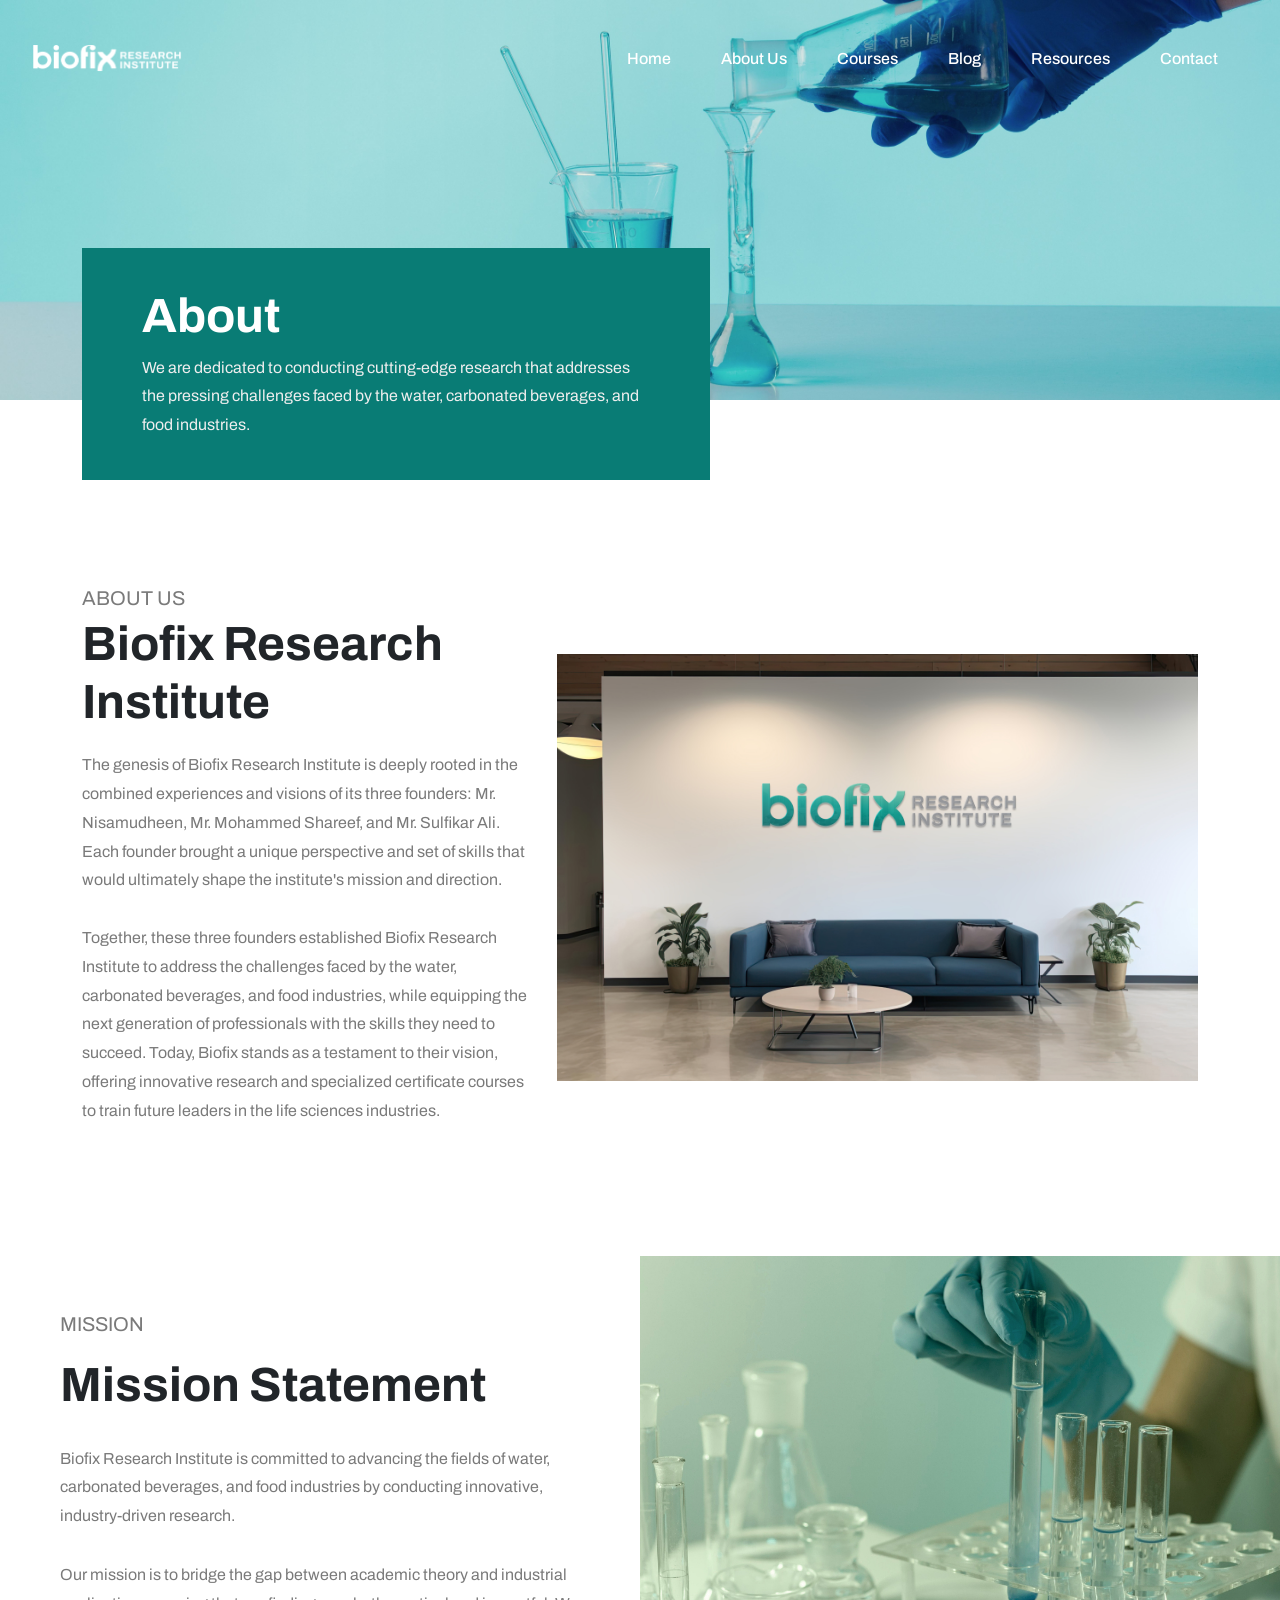
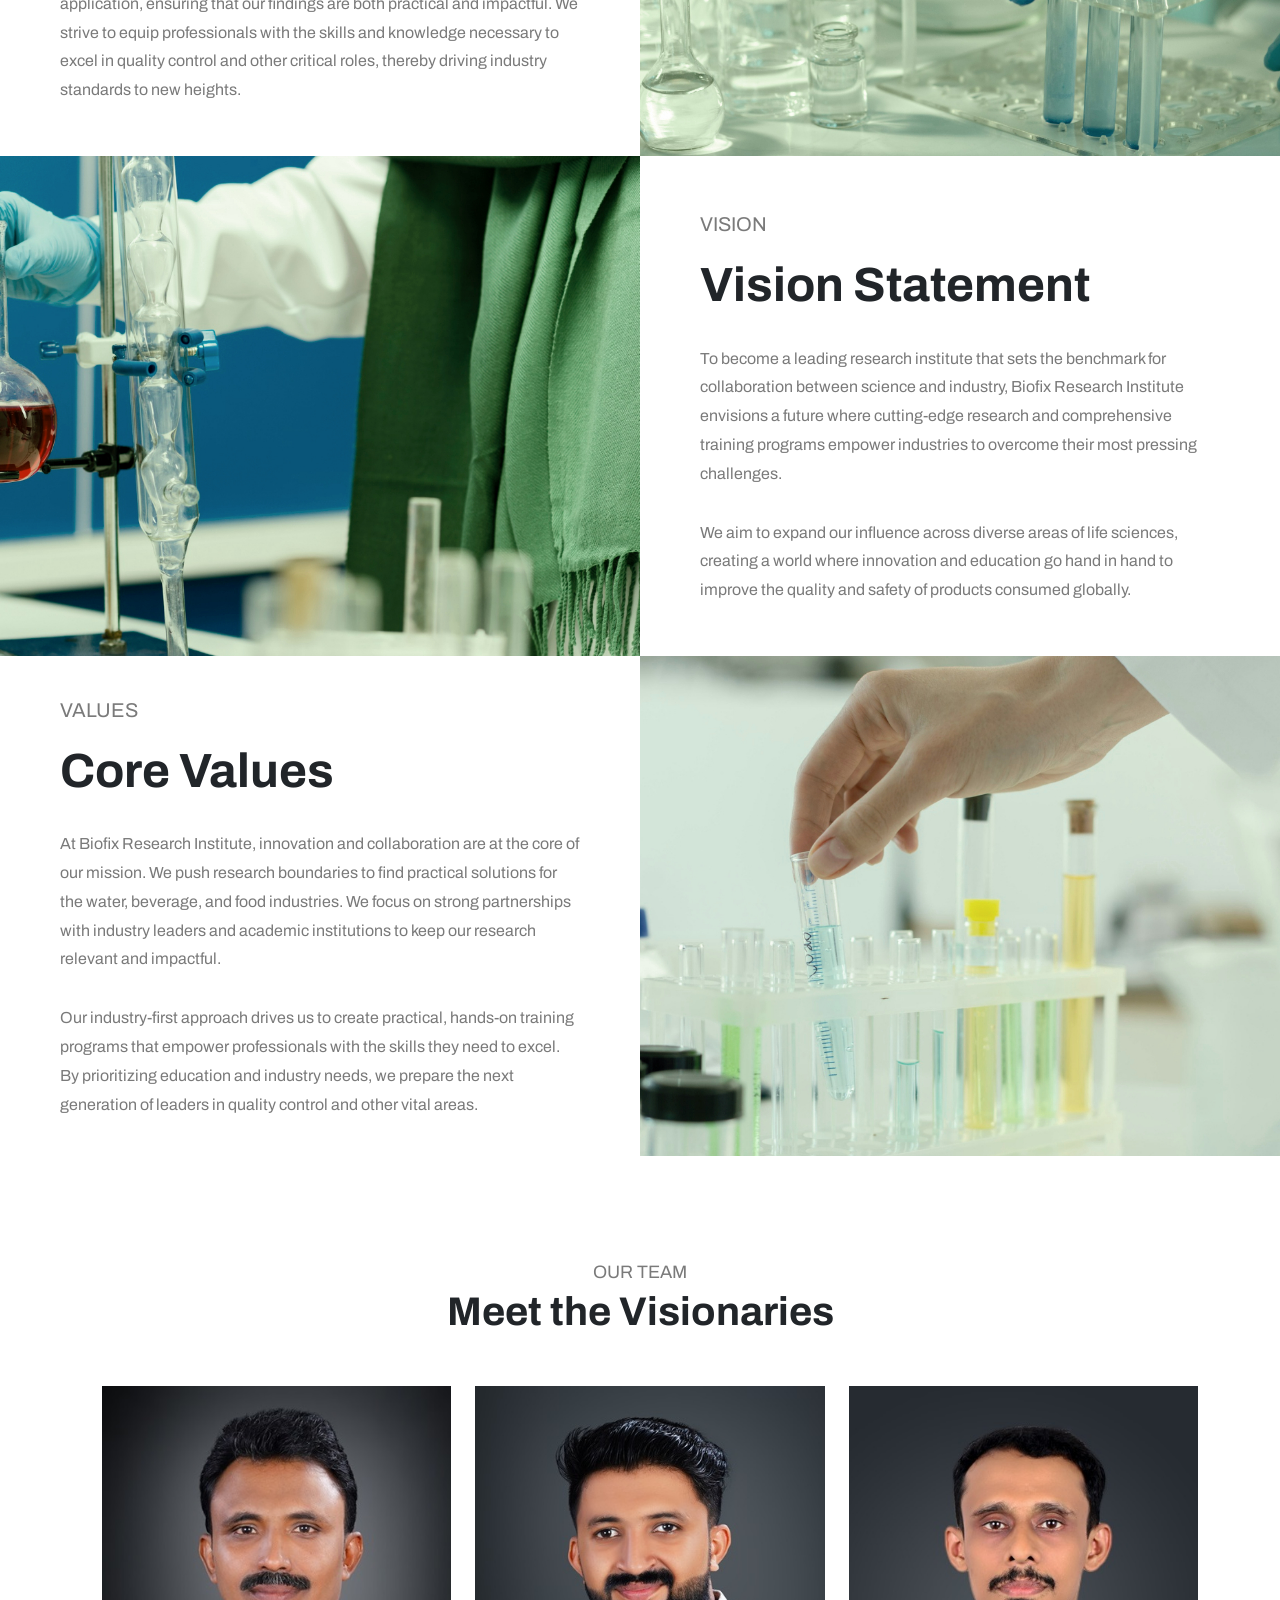
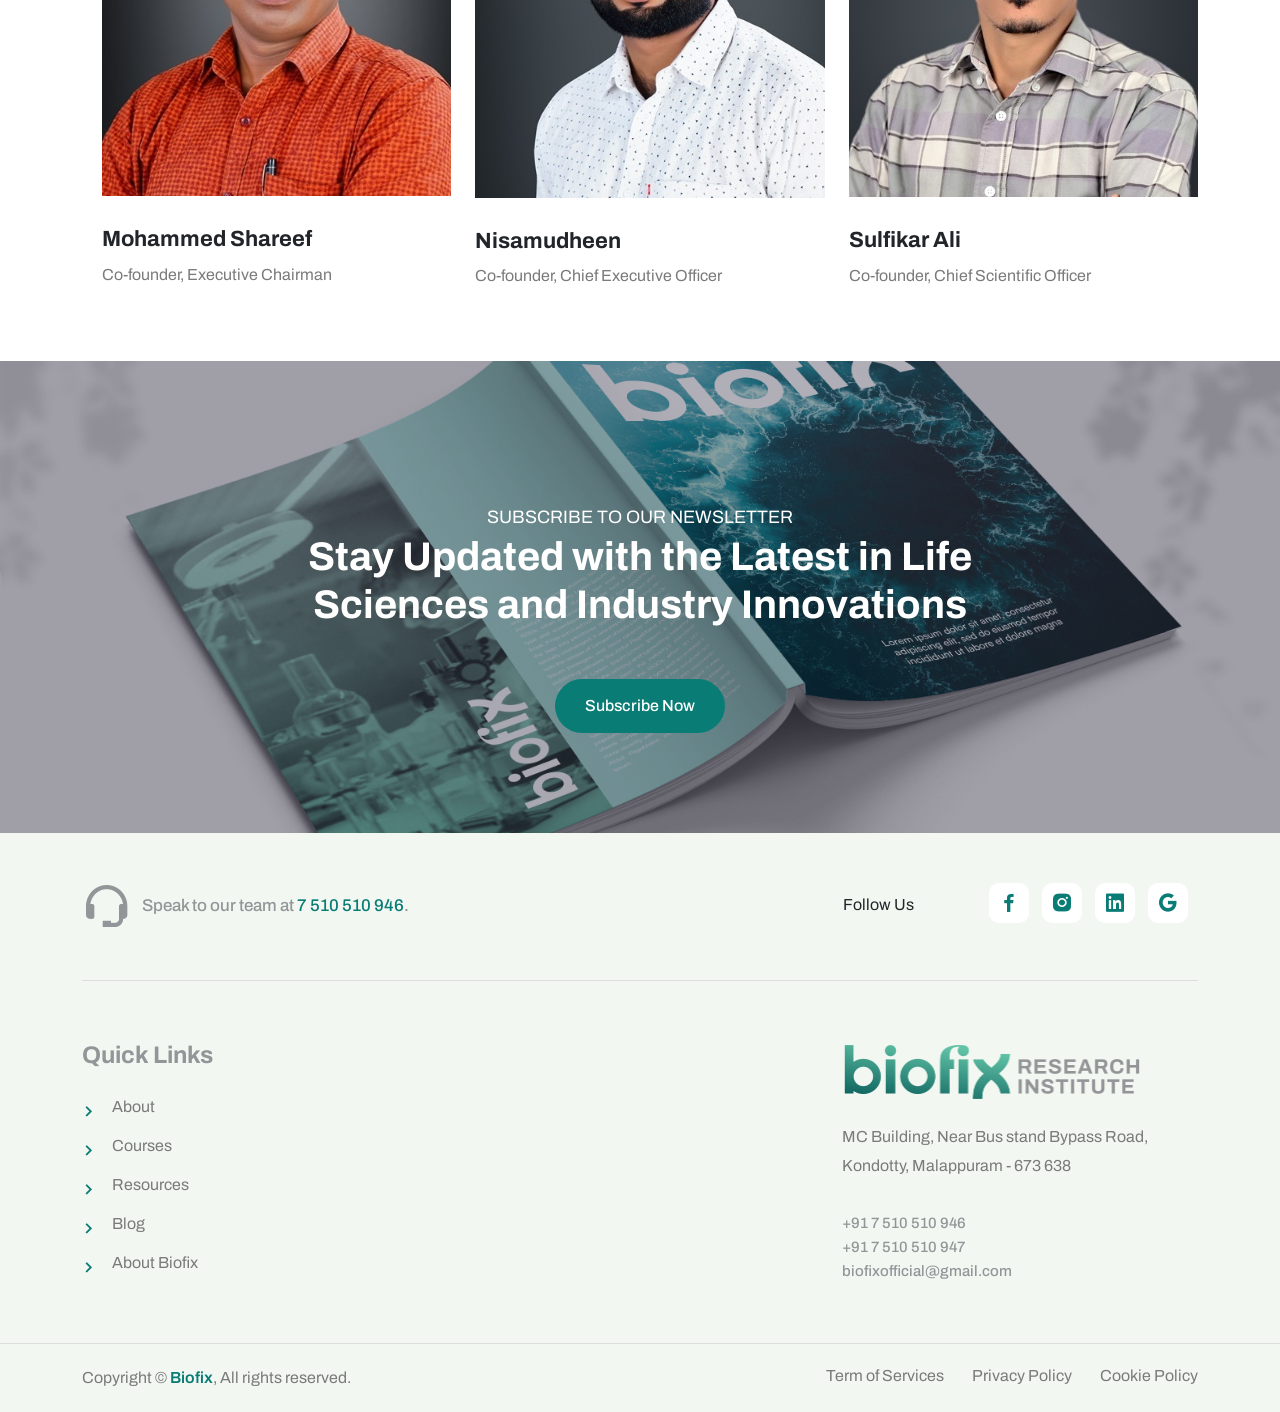
==== about-us.html @ 5afa079a "feat: initialize Biofix website structure with HTML pages, stylesheets, and assets" ====
<!doctype html>
<html lang="zxx">
    <head>
        <!-- Required meta tags -->
        <meta charset="utf-8">
        <meta name="viewport" content="width=device-width, initial-scale=1, shrink-to-fit=no">
        <meta name="description" content="Life Sciences Research Institute">
        
        <meta property="og:image" content="https://biofixtechnology.com/assets/img/logo/Biofix.jpg" />


        <!-- Links of CSS files -->
        <link rel="stylesheet" href="assets/css/aos.css">
        <link rel="stylesheet" href="assets/css/bootstrap.min.css">
        <link rel="stylesheet" href="assets/css/boxicons.min.css">
        <link rel="stylesheet" href="assets/css/owl.carousel.min.css">
        <link rel="stylesheet" href="assets/css/flaticon.css">
        <link rel="stylesheet" href="assets/css/magnific-popup.min.css">
        <link rel="stylesheet" href="assets/css/style.css">
        <link rel="stylesheet" href="assets/css/header.css">
        <link rel="stylesheet" href="assets/css/responsive.css">

        <title>Biofix Research Institute</title>
        <link rel="icon" type="image/png" href="assets/img/logo/Biofix-x-01.png">

        <link rel="preconnect" href="https://fonts.googleapis.com">
        <link rel="preconnect" href="https://fonts.gstatic.com" crossorigin>
        <link href="https://fonts.googleapis.com/css2?family=Archivo:ital,wght@0,100..900;1,100..900&display=swap" rel="stylesheet">
    </head>
    <body>

        <!-- preloader -->
        <div class="preloader-container" id="preloader">
            <div class="preloader-dot"></div>
            <div class="preloader-dot"></div>
            <div class="preloader-dot"></div>
            <div class="preloader-dot"></div>
            <div class="preloader-dot"></div>
        </div>
        <!-- preloader -->

       <!-- Start Navbar Area Start -->
       <div class="navbar-area style-2" id="navbar">
        <div class="container-fluid">
            <nav class="navbar navbar-expand-lg">
                <a class="navbar-brand" href="index.html">
                    <img class="logo-light" src="assets/img/logo/Biofix-Institute-Logo-White.png" alt="logo" style="width:880px; padding-left:20px !important;">
                    <img class="logo-dark" src="assets/img/logo/Biofix-Institute-Logo-05.png" alt="logo" style="width:880px; padding-left:20px;">
                </a>
                <!-- <div class="other-option d-lg-none">
                    <div class="option-item">
                        <button type="button" class="search-btn" data-bs-toggle="offcanvas" data-bs-target="#staticBackdrop">
                            <i class='bx bx-search'></i>
                        </button>
                    </div>
                </div> -->
                <a class="navbar-toggler" data-bs-toggle="offcanvas" href="#navbarOffcanvas" role="button" aria-controls="navbarOffcanvas">
                    <i class='bx bx-menu'></i>
                </a>
                <div class="collapse navbar-collapse justify-content-between">
                    <ul class="navbar-nav ms-auto">
                        <li class="nav-item"><a href="index.html" class="nav-link">Home</a></li>
                        <li class="nav-item"><a href="about-us.html" class="nav-link">About Us</a></li>
                        <li class="nav-item"><a href="index.html#courses" class="nav-link">Courses</a></li>
                        <li class="nav-item"><a href="index.html#blog" class="nav-link">Blog</a></li>
                        <li class="nav-item"><a href="index.html#resources" class="nav-link">Resources</a></li>
                        <li class="nav-item"><a href="#contact" class="nav-link">Contact</a></li>
                    </ul>
                </div>
            </nav>
        </div>
       </div>
       <!-- End Navbar Area Start -->

        <!-- Start Responsive Navbar Area -->
        <div class="responsive-navbar offcanvas offcanvas-end" data-bs-backdrop="static" tabindex="-1" id="navbarOffcanvas">
            <div class="offcanvas-header">
                <a href="index.html" class="logo d-inline-block">
                    <img class="logo-light" src="assets/img/logo/Biofix Institute Logo-01.png" alt="logo">
                </a>
                <button type="button" class="btn-close" data-bs-dismiss="offcanvas" aria-label="Close"></button>
            </div>
            <div class="offcanvas-body">
                <div class="accordion" id="navbarAccordion">
                    <div class="accordion-item"><a class="accordion-link without-icon" href="index.html">Home</a></div>
                    <div class="accordion-item"><a class="accordion-link without-icon" href="about-us.html">About Us</a></div>
                    <div class="accordion-item"><a class="accordion-link without-icon" href="index.html#courses">Courses</a></div>
                    <div class="accordion-item"><a class="accordion-link without-icon" href="index.html#resources">Resources</a></div>
                    <div class="accordion-item"><a class="accordion-link without-icon" href="index.html#blog">Blog</a></div>
                    <div class="accordion-item"><a class="accordion-link without-icon" href="#contact">Contact</a></div>
                </div>
                <div class="offcanvas-contact-info">
                    <h4>Contact Info</h4>
                    <ul class="contact-info list-style">
                        <li>
                            <i class="bx bxs-envelope"></i>
                            <a href="biofixofficial@gmail.com">biofixofficial@gmail.com</a>
                        </li>
                        <li>
                            <i class="bx bxs-time"></i>
                            <p>Mon - Fri: 9:00 - 18:00</p>
                        </li>
                    </ul>
                    <ul class="social-profile list-style">
                        <li><a href="https://www.facebook.com/biofix.research.institute" target="_blank"><i class='bx bxl-facebook'></i></a></li>
                        <li><a href="https://www.instagram.com/biofix.research.institute/" target="_blank"><i class='bx bxl-instagram'></i></a></li>
                        <li><a href="https://www.linkedin.com/company/biofix-technology-llp/" target="_blank"><i class='bx bxl-linkedin' ></i></a></li>
                        <li><a href="#" target="_blank"><i class='bx bxl-google' ></i></a></li>
                    </ul>
                </div>
            </div>
        </div>
        <!-- End Responsive Navbar Area -->

        <!-- Start Section Banner Area -->
        <div class="section-banner bg-1">
            <div class="container">
                <div class="banner-spacing">
                    <div class="section-info">
                        <h2 data-aos="fade-up" data-aos-delay="100">About</h2>
                        <p data-aos="fade-up" data-aos-delay="200">We are dedicated to conducting cutting-edge research that addresses the pressing challenges faced by the water, carbonated beverages, and food industries.</p>
                    </div>
                </div>
            </div>
        </div>
        <!-- End Section Banner Area -->

        <!-- Start About Us Area -->
        <div class="about-us-area ptb-100">
            <div class="container">
                <div class="row align-items-center">
                    <div class="col-lg-5 col-md-12">
                        <div class="text-content" data-aos="fade-up" data-aos-delay="100">
                            <div class="sub-title">
                                <p>ABOUT US</p>
                            </div>
                             <h2 class="title-anim">Biofix Research Institute</h2>
                            <p class="title-anim">The genesis of Biofix Research Institute is deeply rooted in the combined experiences and visions of its three founders: Mr. Nisamudheen, Mr. Mohammed Shareef, and Mr. Sulfikar Ali. Each founder brought a unique perspective and set of skills that would ultimately shape the institute's mission and direction.
                                <br><br>Together, these three founders established Biofix Research Institute to address the challenges faced by the water, carbonated beverages, and food industries, while equipping the next generation of professionals with the skills they need to succeed. Today, Biofix stands as a testament to their vision, offering innovative research and specialized certificate courses to train future leaders in the life sciences industries.
                            </p>
                        </div>
                    </div>

                    <div class="col-lg-7">
                        <div class="row justify-content-end">
                            <div class="col-lg-12 col-sm-12 col-md-12">
                                <div class="content" data-aos="fade-right" data-aos-delay="100">
                                <img src="assets/img/Wall Interior 2.jpg" alt="image">
                                </div>
                            </div>
                        </div>
                    </div>
                </div>
            </div>
        </div>
        <!-- End About Us Area -->

        <!-- Start Campus Tour Area -->
        <div class="campus-tour">
            <div class="container-fluid p-0">
                <div class="row g-0 align-items-center flex-column-reverse flex-lg-row">
                    <div class="col-lg-6">
                        <div class="content" data-aos="fade-up" data-aos-delay="100">
                            <div class="sub-title">
                                <p>MISSION</p>
                            </div>
                            <h2>Mission Statement</h2>

                            <p>Biofix Research Institute is committed to advancing the fields of water, carbonated beverages, and food industries by conducting innovative, industry-driven research. </p>
                            <p>Our mission is to bridge the gap between academic theory and industrial application, ensuring that our findings are both practical and impactful. We strive to equip professionals with the skills and knowledge necessary to excel in quality control and other critical roles, thereby driving industry standards to new heights.</p>
                        </div>
                    </div>
                    <div class="col-lg-6">
                        <div class="image cp-bg-1" data-aos="fade-zoom-in" data-aos-delay="100">
                        </div>
                    </div>
                </div>
                <div class="row g-0 align-items-center">
                    
                    <div class="col-lg-6">
                        <div class="image cp-bg-2" data-aos="fade-zoom-in" data-aos-delay="100">
                        </div>
                    </div>
                    <div class="col-lg-6">
                        <div class="content" data-aos="fade-up" data-aos-delay="100">
                            <div class="sub-title">
                                <p>VISION</p>
                            </div>
                            <h2>Vision Statement</h2>

                            <p>To become a leading research institute that sets the benchmark for collaboration between science and industry, Biofix Research Institute envisions a future where cutting-edge research and comprehensive training programs empower industries to overcome their most pressing challenges. </p>
                            <p>We aim to expand our influence across diverse areas of life sciences, creating a world where innovation and education go hand in hand to improve the quality and safety of products consumed globally.</p>
                        </div>
                    </div>
                </div>
                <div class="row g-0 align-items-center flex-column-reverse flex-lg-row">
                    <div class="col-lg-6">
                        <div class="content" data-aos="fade-up" data-aos-delay="100">
                            <div class="sub-title">
                                <p>VALUES</p>
                            </div>
                            <h2>Core Values</h2>

                            <p>At Biofix Research Institute, innovation and collaboration are at the core of our mission. We push research boundaries to find practical solutions for the water, beverage, and food industries. We focus on strong partnerships with industry leaders and academic institutions to keep our research relevant and impactful.</p>
                            <p>Our industry-first approach drives us to create practical, hands-on training programs that empower professionals with the skills they need to excel. By prioritizing education and industry needs, we prepare the next generation of leaders in quality control and other vital areas.</p>
                        </div>
                    </div>
                    <div class="col-lg-6">
                        <div class="image cp-bg-3" data-aos="fade-zoom-in" data-aos-delay="100">
                        </div>
                    </div>
                </div>
            </div>
        </div>
        <!-- End Campus Tour Area -->

        

        <!-- Start Academics Section Area -->
        <div class="academics-section pt-100 pb-70">
            <div class="container">
                <div class="section-title section-title-2" data-aos="fade-up" data-aos-delay="100">
                    <div class="sub-title">
                        <p>OUR TEAM</p>
                    </div>
                    <h2>Meet the Visionaries</h2>
                </div>
                <div class="row">
                    <div class="col-lg-12">
                        <div class="ac-overview">
                            <div class="faculty-model">
                                <div class="row">
                                    <div class="col-lg-4 col-sm-4 col-md-4">
                                        <div class="faculty-card">
                                            <div class="image">
                                                <img src="assets/img/team/Shareef.jpg" alt="image">
                                                <div class="info">
                                                    <p>
                                                        A successful entrepreneur with two decades of experience running industries in Kerala and Bangalore, 
                                                        brought a wealth of industry connections and business acumen to the table. 
                                                    </p>
                                                    <div class="contact-text">
                                                        <span>Contacts:</span>
                                                        <!-- <a href="#">+1-2534-4456-345</a> -->
                                                        <a href="#">shareef@biofoxtechnology.com</a>
                                                    </div>
                                                </div>
                                            </div>
                                            <div class="content">
                                                <h4>Mohammed Shareef</h4>
                                                <p>Co-founder, Executive Chairman</p>
                                            </div>
                                        </div>
                                    </div>
                                    <div class="col-lg-4 col-sm-4 col-md-4">
                                        <div class="faculty-card">
                                            <div class="image">
                                                <img src="assets/img/team/Nizam.jpg" alt="image">
                                                <div class="info">
                                                    <p>
                                                        A seasoned Quality Control Trainer with over 10 years of experience, had witnessed 
                                                        firsthand the growing need for well-trained and capable personnel in the industry. 
                                                    </p>
                                                    <div class="contact-text">
                                                        <span>Contacts:</span>
                                                        <!-- <a href="#">+1-2534-4456-345</a> -->
                                                        <a href="#">nisamudheen@biofoxtechnology.com</a>
                                                    </div>
                                                </div>
                                            </div>
                                            <div class="content">
                                                <h4>Nisamudheen</h4>
                                                <p>Co-founder, Chief Executive Officer</p>
                                            </div>
                                        </div>
                                    </div>
                                    <div class="col-lg-4 col-sm-4 col-md-4">
                                        <div class="faculty-card">
                                            <div class="image">
                                                <img src="assets/img/team/Sulfikar.jpg" alt="image">
                                                <div class="info">
                                                    <p>
                                                        An Assistant Professor of Biochemistry with 14 years of teaching experience, 
                                                        had long been troubled by the unemployment issues faced by graduates in the life sciences. 
                                                    </p>
                                                    <div class="contact-text">
                                                        <span>Contacts:</span>
                                                        <!-- <a href="#">+1-2534-4456-345</a> -->
                                                        <a href="#">sulfikar@biofoxtechnology.com</a>
                                                    </div>
                                                </div>
                                            </div>
                                            <div class="content">
                                                <h4>Sulfikar Ali</h4>
                                                <p>Co-founder, Chief Scientific Officer</p>
                                            </div>
                                        </div>
                                    </div>
                                </div>
                            </div>
                        </div>
                    </div>
                </div>
            </div>
        </div>
        <!-- End Academics Section Area -->

        <!-- Start Subscribe Area 2 -->
        <div class="subscribe-area subscribe-area-2">
            <div class="container">
                <div class="section-title section-title-2" data-aos="fade-up" data-aos-delay="100">
                    <div class="sub-title">
                        <p>Subscribe to Our Newsletter</p>
                    </div>
                    <h2>Stay Updated with the Latest in Life Sciences and Industry Innovations</h2>
                </div>

                <div class="subscribe-btn text-center" data-aos="fade-up" data-aos-delay="200">
                    <a class="default-btn" href="#contact">Subscribe Now</a>
                </div>
            </div>
        </div> 
        <!-- End Subscribe Area 2 -->

        <!-- Start Footer Area -->
        <div class="footer-area-3" id="contact">
            <div class="container">
                <div class="footer-top-info ptb-70">
                    <div class="row align-items-center">
                        <div class="col-lg-6 col-sm-6 col-12">
                            <div class="left-content">
                                <p><i class='bx bx-support'></i> Speak to our team at <a href="tel:+917510510946">7 510 510 946</a>.</p>
                            </div>
                        </div>
                        <div class="col-lg-6 col-sm-6 col-12">
                            <div class="right-content">
                                <span>Follow Us</span>
                                <ul>
                                    <li><a href="https://www.facebook.com/biofix.research.institute"><i class='bx bxl-facebook'></i></a></li>
                                    <li><a href="https://www.instagram.com/biofix.research.institute/"><i class='bx bxl-instagram-alt'></i></a></li>
                                    <li><a href="https://www.linkedin.com/company/biofix-technology-llp/"><i class='bx bxl-linkedin-square'></i></a></li>
                                    <li><a href="#"><i class='bx bxl-google'></i></a></li>
                                </ul>
                            </div>
                        </div>
                    </div>
                </div>
            </div>

            <div class="footer-widget-info ptb-100">
                <div class="container">
                    <div class="row">
                        <div class="col-lg-8 col-sm-6 col-md-6">
                            <div class="footer-widget">
                                <h4>Quick Links</h4>
                                <ul>
                                    <li><a href="about-us.html"><i class='bx bx-chevron-right'></i> About</a></li>
                                    <li><a href="index.html#courses"><i class='bx bx-chevron-right'></i> Courses</a></li>
                                    <li><a href="index.html#resources"><i class='bx bx-chevron-right'></i> Resources</a></li>
                                    <li><a href="index.html#blog"><i class='bx bx-chevron-right'></i> Blog</a></li>
                                    <li><a href="about-us.html"><i class='bx bx-chevron-right'></i> About Biofix</a></li>
                                </ul>
                            </div>
                        </div>
                        <div class="col-lg-4 col-sm-6 col-md-6">
                            <div class="footer-widget">
                                <div class="image">
                                    <img src="assets/img/logo/Biofix-Institute-Logo-05.png" style="width: 300px;" alt="image">
                                </div>
                                <p>MC Building, Near Bus stand Bypass Road,<br>Kondotty, Malappuram - 673 638</p>
                                <div class="info-links">
                                    <a href="tel:+917510510946">+91 7 510 510 946</a><br>
                                    <a href="tel:+917510510947">+91 7 510 510 947</a><br>
                                    <a href="mailto:biofixofficial@gmail.com">biofixofficial@gmail.com</a>
                                </div>
                            </div>
                        </div>
                    </div>
                </div>
            </div>
            <div class="copy-right-area">
                <div class="container">
                    <div class="row">
                        <div class="col-lg-4 col-xm-6">
                            <div class="cpr-left">
                                <p>Copyright © <a href="index.html">Biofix</a>, All rights reserved.</p>
                            </div>
                        </div>
                        <div class="col-lg-8 col-xm-6">
                            <div class="cpr-right">
                                <ul>
                                    <li><a href="#">Term of Services</a></li>
                                    <li><a href="#">Privacy Policy</a></li>
                                    <li><a href="#">Cookie Policy</a></li>
                                </ul>
                            </div>
                        </div>
                    </div>
                </div>
            </div>
        </div>
        <!-- End Footer Area -->

        <div class="go-top active">
            <i class="bx bx-up-arrow-alt"></i>
        </div>

        <!-- Links of JS files -->
        <script src="assets/js/jquery.min.js"></script>
        <script src="assets/js/aos.js"></script>
        <script src="assets/js/bootstrap.min.js"></script>
        <script src="assets/js/magnific-popup.min.js"></script>
        <script src="assets/js/owl.carousel.min.js"></script>
        <script src="assets/js/main.js"></script>
    </body>
</html>
---- assets/css/flaticon.css ----
@font-face{font-family:uicons-thin-rounded;src:url("../fonts/uicons-thin-rounded.eot#iefix") format("embedded-opentype"),url("../fonts/uicons-thin-rounded.woff2") format("woff2"),url("../fonts/uicons-thin-rounded.woff") format("woff")}i[class*=" fi-tr-"]:before,i[class^=fi-tr-]:before,span[class*=fi-tr-]:before,span[class^=fi-tr-]:before{font-family:uicons-thin-rounded!important;font-style:normal;font-weight:400!important;font-variant:normal;text-transform:none;line-height:1;-webkit-font-smoothing:antialiased;-moz-osx-font-smoothing:grayscale}.fi-tr-0:before{content:"\f101"}.fi-tr-1:before{content:"\f102"}.fi-tr-2:before{content:"\f103"}.fi-tr-3:before{content:"\f104"}.fi-tr-360-degrees:before{content:"\f105"}.fi-tr-4:before{content:"\f106"}.fi-tr-5:before{content:"\f107"}.fi-tr-6:before{content:"\f108"}.fi-tr-7:before{content:"\f109"}.fi-tr-8:before{content:"\f10a"}.fi-tr-9:before{content:"\f10b"}.fi-tr-a:before{content:"\f10c"}.fi-tr-acorn:before{content:"\f10d"}.fi-tr-ad:before{content:"\f10e"}.fi-tr-address-book:before{content:"\f10f"}.fi-tr-address-card:before{content:"\f110"}.fi-tr-air-conditioner:before{content:"\f111"}.fi-tr-air-freshener:before{content:"\f112"}.fi-tr-airplay:before{content:"\f113"}.fi-tr-alarm-exclamation:before{content:"\f114"}.fi-tr-alarm-plus:before{content:"\f115"}.fi-tr-alarm-snooze:before{content:"\f116"}.fi-tr-album-circle-plus:before{content:"\f117"}.fi-tr-album-circle-user:before{content:"\f118"}.fi-tr-album-collection:before{content:"\f119"}.fi-tr-album:before{content:"\f11a"}.fi-tr-alien:before{content:"\f11b"}.fi-tr-align-slash:before{content:"\f11c"}.fi-tr-anchor:before{content:"\f11d"}.fi-tr-angel:before{content:"\f11e"}.fi-tr-angle-circle-down:before{content:"\f11f"}.fi-tr-angle-circle-left:before{content:"\f120"}.fi-tr-angle-circle-right:before{content:"\f121"}.fi-tr-angle-circle-up:before{content:"\f122"}.fi-tr-angle-double-left:before{content:"\f123"}.fi-tr-angle-double-right:before{content:"\f124"}.fi-tr-angle-double-small-down:before{content:"\f125"}.fi-tr-angle-double-small-left:before{content:"\f126"}.fi-tr-angle-double-small-right:before{content:"\f127"}.fi-tr-angle-double-small-up:before{content:"\f128"}.fi-tr-angle-down:before{content:"\f129"}.fi-tr-angle-left:before{content:"\f12a"}.fi-tr-angle-right:before{content:"\f12b"}.fi-tr-angle-small-down:before{content:"\f12c"}.fi-tr-angle-small-left:before{content:"\f12d"}.fi-tr-angle-small-right:before{content:"\f12e"}.fi-tr-angle-small-up:before{content:"\f12f"}.fi-tr-angle-square-down:before{content:"\f130"}.fi-tr-angle-square-left:before{content:"\f131"}.fi-tr-angle-square-right:before{content:"\f132"}.fi-tr-angle-square-up:before{content:"\f133"}.fi-tr-angle-up:before{content:"\f134"}.fi-tr-angry:before{content:"\f135"}.fi-tr-animated-icon:before{content:"\f136"}.fi-tr-apartment:before{content:"\f137"}.fi-tr-aperture:before{content:"\f138"}.fi-tr-api:before{content:"\f139"}.fi-tr-apple-crate:before{content:"\f13a"}.fi-tr-archway:before{content:"\f13b"}.fi-tr-arrow-alt-circle-down:before{content:"\f13c"}.fi-tr-arrow-alt-circle-left:before{content:"\f13d"}.fi-tr-arrow-alt-circle-right:before{content:"\f13e"}.fi-tr-arrow-alt-circle-up:before{content:"\f13f"}.fi-tr-arrow-alt-down:before{content:"\f140"}.fi-tr-arrow-alt-from-bottom:before{content:"\f141"}.fi-tr-arrow-alt-from-left:before{content:"\f142"}.fi-tr-arrow-alt-from-right:before{content:"\f143"}.fi-tr-arrow-alt-from-top:before{content:"\f144"}.fi-tr-arrow-alt-left:before{content:"\f145"}.fi-tr-arrow-alt-right:before{content:"\f146"}.fi-tr-arrow-alt-square-down:before{content:"\f147"}.fi-tr-arrow-alt-square-left:before{content:"\f148"}.fi-tr-arrow-alt-square-right:before{content:"\f149"}.fi-tr-arrow-alt-square-up:before{content:"\f14a"}.fi-tr-arrow-alt-to-bottom:before{content:"\f14b"}.fi-tr-arrow-alt-to-left:before{content:"\f14c"}.fi-tr-arrow-alt-to-right:before{content:"\f14d"}.fi-tr-arrow-alt-to-top:before{content:"\f14e"}.fi-tr-arrow-alt-up:before{content:"\f14f"}.fi-tr-arrow-circle-down:before{content:"\f150"}.fi-tr-arrow-circle-left:before{content:"\f151"}.fi-tr-arrow-circle-right:before{content:"\f152"}.fi-tr-arrow-circle-up:before{content:"\f153"}.fi-tr-arrow-down-from-dotted-line:before{content:"\f154"}.fi-tr-arrow-down-left:before{content:"\f155"}.fi-tr-arrow-down-small-big:before{content:"\f156"}.fi-tr-arrow-down-to-dotted-line:before{content:"\f157"}.fi-tr-arrow-down-to-square:before{content:"\f158"}.fi-tr-arrow-down-triangle-square:before{content:"\f159"}.fi-tr-arrow-down:before{content:"\f15a"}.fi-tr-arrow-from-left:before{content:"\f15b"}.fi-tr-arrow-from-right:before{content:"\f15c"}.fi-tr-arrow-from-top:before{content:"\f15d"}.fi-tr-arrow-left-from-line:before{content:"\f15e"}.fi-tr-arrow-left:before{content:"\f15f"}.fi-tr-arrow-right-to-bracket:before{content:"\f160"}.fi-tr-arrow-right:before{content:"\f161"}.fi-tr-arrow-small-down:before{content:"\f162"}.fi-tr-arrow-small-left:before{content:"\f163"}.fi-tr-arrow-small-right:before{content:"\f164"}.fi-tr-arrow-small-up:before{content:"\f165"}.fi-tr-arrow-square-down:before{content:"\f166"}.fi-tr-arrow-square-left:before{content:"\f167"}.fi-tr-arrow-square-right:before{content:"\f168"}.fi-tr-arrow-square-up:before{content:"\f169"}.fi-tr-arrow-to-bottom:before{content:"\f16a"}.fi-tr-arrow-to-left:before{content:"\f16b"}.fi-tr-arrow-to-right:before{content:"\f16c"}.fi-tr-arrow-to-top:before{content:"\f16d"}.fi-tr-arrow-trend-down:before{content:"\f16e"}.fi-tr-arrow-trend-up:before{content:"\f16f"}.fi-tr-arrow-turn-down-left:before{content:"\f170"}.fi-tr-arrow-turn-down-right:before{content:"\f171"}.fi-tr-arrow-up-from-dotted-line:before{content:"\f172"}.fi-tr-arrow-up-from-square:before{content:"\f173"}.fi-tr-arrow-up-left-from-circle:before{content:"\f174"}.fi-tr-arrow-up-left:before{content:"\f175"}.fi-tr-arrow-up-right-and-arrow-down-left-from-center:before{content:"\f176"}.fi-tr-arrow-up-right-from-square:before{content:"\f177"}.fi-tr-arrow-up-right:before{content:"\f178"}.fi-tr-arrow-up-small-big:before{content:"\f179"}.fi-tr-arrow-up-square-triangle:before{content:"\f17a"}.fi-tr-arrow-up-to-dotted-line:before{content:"\f17b"}.fi-tr-arrow-up:before{content:"\f17c"}.fi-tr-arrows-alt-h:before{content:"\f17d"}.fi-tr-arrows-alt-v:before{content:"\f17e"}.fi-tr-arrows-alt:before{content:"\f17f"}.fi-tr-arrows-cross:before{content:"\f180"}.fi-tr-arrows-from-dotted-line:before{content:"\f181"}.fi-tr-arrows-from-line:before{content:"\f182"}.fi-tr-arrows-h-copy:before{content:"\f183"}.fi-tr-arrows-h:before{content:"\f184"}.fi-tr-arrows-repeat-1:before{content:"\f185"}.fi-tr-arrows-repeat:before{content:"\f186"}.fi-tr-arrows-retweet:before{content:"\f187"}.fi-tr-arrows-to-dotted-line:before{content:"\f188"}.fi-tr-arrows-to-line:before{content:"\f189"}.fi-tr-arrows:before{content:"\f18a"}.fi-tr-assistive-listening-systems:before{content:"\f18b"}.fi-tr-at:before{content:"\f18c"}.fi-tr-attribution-pen:before{content:"\f18d"}.fi-tr-attribution-pencil:before{content:"\f18e"}.fi-tr-aubergine:before{content:"\f18f"}.fi-tr-audio-description-slash:before{content:"\f190"}.fi-tr-austral-sign:before{content:"\f191"}.fi-tr-avocado:before{content:"\f192"}.fi-tr-b:before{content:"\f193"}.fi-tr-baby-carriage:before{content:"\f194"}.fi-tr-baby:before{content:"\f195"}.fi-tr-background:before{content:"\f196"}.fi-tr-bacon:before{content:"\f197"}.fi-tr-bacteria:before{content:"\f198"}.fi-tr-bacterium:before{content:"\f199"}.fi-tr-badge-check:before{content:"\f19a"}.fi-tr-badge-dollar:before{content:"\f19b"}.fi-tr-badge-percent:before{content:"\f19c"}.fi-tr-badge-sheriff:before{content:"\f19d"}.fi-tr-bags-shopping:before{content:"\f19e"}.fi-tr-bahai:before{content:"\f19f"}.fi-tr-baht-sign:before{content:"\f1a0"}.fi-tr-balance-scale-left:before{content:"\f1a1"}.fi-tr-balance-scale-right:before{content:"\f1a2"}.fi-tr-balance-scale:before{content:"\f1a3"}.fi-tr-ball-pile:before{content:"\f1a4"}.fi-tr-ballot-check:before{content:"\f1a5"}.fi-tr-ballot:before{content:"\f1a6"}.fi-tr-ban-bug:before{content:"\f1a7"}.fi-tr-bangladeshi-taka-sign:before{content:"\f1a8"}.fi-tr-banjo:before{content:"\f1a9"}.fi-tr-barcode-read:before{content:"\f1aa"}.fi-tr-barcode-scan:before{content:"\f1ab"}.fi-tr-barcode:before{content:"\f1ac"}.fi-tr-bars-filter:before{content:"\f1ad"}.fi-tr-bars-progress:before{content:"\f1ae"}.fi-tr-bars-sort:before{content:"\f1af"}.fi-tr-bars-staggered:before{content:"\f1b0"}.fi-tr-baseball-alt:before{content:"\f1b1"}.fi-tr-basket-shopping-simple:before{content:"\f1b2"}.fi-tr-basketball-hoop:before{content:"\f1b3"}.fi-tr-battery-bolt:before{content:"\f1b4"}.fi-tr-battery-empty:before{content:"\f1b5"}.fi-tr-battery-exclamation:before{content:"\f1b6"}.fi-tr-battery-full:before{content:"\f1b7"}.fi-tr-battery-half:before{content:"\f1b8"}.fi-tr-battery-quarter:before{content:"\f1b9"}.fi-tr-battery-slash:before{content:"\f1ba"}.fi-tr-battery-three-quarters:before{content:"\f1bb"}.fi-tr-beacon:before{content:"\f1bc"}.fi-tr-bed-alt:before{content:"\f1bd"}.fi-tr-bell-concierge:before{content:"\f1be"}.fi-tr-bell-slash:before{content:"\f1bf"}.fi-tr-bells:before{content:"\f1c0"}.fi-tr-bench-tree:before{content:"\f1c1"}.fi-tr-betamax:before{content:"\f1c2"}.fi-tr-biking-mountain:before{content:"\f1c3"}.fi-tr-biking:before{content:"\f1c4"}.fi-tr-binary-circle-check:before{content:"\f1c5"}.fi-tr-binary-lock:before{content:"\f1c6"}.fi-tr-binary-slash:before{content:"\f1c7"}.fi-tr-binary:before{content:"\f1c8"}.fi-tr-binoculars:before{content:"\f1c9"}.fi-tr-biohazard:before{content:"\f1ca"}.fi-tr-bitcoin-sign:before{content:"\f1cb"}.fi-tr-blender-phone:before{content:"\f1cc"}.fi-tr-blinds-open:before{content:"\f1cd"}.fi-tr-blinds-raised:before{content:"\f1ce"}.fi-tr-blinds:before{content:"\f1cf"}.fi-tr-block-brick:before{content:"\f1d0"}.fi-tr-block-quote:before{content:"\f1d1"}.fi-tr-block:before{content:"\f1d2"}.fi-tr-blog-pencil:before{content:"\f1d3"}.fi-tr-blog-text:before{content:"\f1d4"}.fi-tr-bolt-auto:before{content:"\f1d5"}.fi-tr-bolt-slash:before{content:"\f1d6"}.fi-tr-bolt:before{content:"\f1d7"}.fi-tr-bomb:before{content:"\f1d8"}.fi-tr-bone-break:before{content:"\f1d9"}.fi-tr-bone:before{content:"\f1da"}.fi-tr-bong:before{content:"\f1db"}.fi-tr-book-arrow-right:before{content:"\f1dc"}.fi-tr-book-arrow-up:before{content:"\f1dd"}.fi-tr-book-atlas:before{content:"\f1de"}.fi-tr-book-bookmark:before{content:"\f1df"}.fi-tr-book-circle-arrow-right:before{content:"\f1e0"}.fi-tr-book-circle-arrow-up:before{content:"\f1e1"}.fi-tr-book-copy:before{content:"\f1e2"}.fi-tr-book-dead:before{content:"\f1e3"}.fi-tr-book-font:before{content:"\f1e4"}.fi-tr-book-medical:before{content:"\f1e5"}.fi-tr-book-open-cover:before{content:"\f1e6"}.fi-tr-book-open-reader:before{content:"\f1e7"}.fi-tr-book-quran:before{content:"\f1e8"}.fi-tr-book-section:before{content:"\f1e9"}.fi-tr-book-spells:before{content:"\f1ea"}.fi-tr-book-tanakh:before{content:"\f1eb"}.fi-tr-book-user:before{content:"\f1ec"}.fi-tr-bookmark-slash:before{content:"\f1ed"}.fi-tr-books-medical:before{content:"\f1ee"}.fi-tr-books:before{content:"\f1ef"}.fi-tr-border-all:before{content:"\f1f0"}.fi-tr-border-bottom:before{content:"\f1f1"}.fi-tr-border-center-h:before{content:"\f1f2"}.fi-tr-border-center-v:before{content:"\f1f3"}.fi-tr-border-inner:before{content:"\f1f4"}.fi-tr-border-left:before{content:"\f1f5"}.fi-tr-border-none:before{content:"\f1f6"}.fi-tr-border-outer:before{content:"\f1f7"}.fi-tr-border-right:before{content:"\f1f8"}.fi-tr-border-style-alt:before{content:"\f1f9"}.fi-tr-border-style:before{content:"\f1fa"}.fi-tr-border-top:before{content:"\f1fb"}.fi-tr-bottle:before{content:"\f1fc"}.fi-tr-bow-arrow:before{content:"\f1fd"}.fi-tr-bowl-chopsticks-noodles:before{content:"\f1fe"}.fi-tr-bowl-chopsticks:before{content:"\f1ff"}.fi-tr-bowl-rice:before{content:"\f200"}.fi-tr-bowling-ball:before{content:"\f201"}.fi-tr-bowling-pins:before{content:"\f202"}.fi-tr-box-ballot:before{content:"\f203"}.fi-tr-box-check:before{content:"\f204"}.fi-tr-box-dollar:before{content:"\f205"}.fi-tr-box-fragile:before{content:"\f206"}.fi-tr-box-heart:before{content:"\f207"}.fi-tr-box-open-full:before{content:"\f208"}.fi-tr-box-open:before{content:"\f209"}.fi-tr-box-tissue:before{content:"\f20a"}.fi-tr-box-up:before{content:"\f20b"}.fi-tr-boxes:before{content:"\f20c"}.fi-tr-boxing-glove:before{content:"\f20d"}.fi-tr-bracket-curly-right:before{content:"\f20e"}.fi-tr-bracket-curly:before{content:"\f20f"}.fi-tr-bracket-round-right:before{content:"\f210"}.fi-tr-bracket-round:before{content:"\f211"}.fi-tr-bracket-square-right:before{content:"\f212"}.fi-tr-bracket-square:before{content:"\f213"}.fi-tr-brackets-curly:before{content:"\f214"}.fi-tr-brackets-round:before{content:"\f215"}.fi-tr-brackets-square:before{content:"\f216"}.fi-tr-braille:before{content:"\f217"}.fi-tr-brain-circuit:before{content:"\f218"}.fi-tr-brain:before{content:"\f219"}.fi-tr-bread-loaf:before{content:"\f21a"}.fi-tr-bread:before{content:"\f21b"}.fi-tr-briefcase-arrow-right:before{content:"\f21c"}.fi-tr-briefcase-blank:before{content:"\f21d"}.fi-tr-brightness-low:before{content:"\f21e"}.fi-tr-brightness:before{content:"\f21f"}.fi-tr-bring-forward:before{content:"\f220"}.fi-tr-bring-front:before{content:"\f221"}.fi-tr-broadcast-Twoer:before{content:"\f222"}.fi-tr-broccoli:before{content:"\f223"}.fi-tr-broken-image:before{content:"\f224"}.fi-tr-browsers:before{content:"\f225"}.fi-tr-bug-slash:before{content:"\f226"}.fi-tr-bullet:before{content:"\f227"}.fi-tr-bullhorn:before{content:"\f228"}.fi-tr-bullseye-arrow:before{content:"\f229"}.fi-tr-bullseye-pointer:before{content:"\f22a"}.fi-tr-bullseye:before{content:"\f22b"}.fi-tr-burger-alt:before{content:"\f22c"}.fi-tr-burger-fries:before{content:"\f22d"}.fi-tr-burger-glass:before{content:"\f22e"}.fi-tr-burrito:before{content:"\f22f"}.fi-tr-bus-alt:before{content:"\f230"}.fi-tr-bus:before{content:"\f231"}.fi-tr-business-time:before{content:"\f232"}.fi-tr-c:before{content:"\f233"}.fi-tr-cabin:before{content:"\f234"}.fi-tr-cactus:before{content:"\f235"}.fi-tr-calculator-simple:before{content:"\f236"}.fi-tr-calendar-arrow-down:before{content:"\f237"}.fi-tr-calendar-arrow-up:before{content:"\f238"}.fi-tr-calendar-check:before{content:"\f239"}.fi-tr-calendar-clock:before{content:"\f23a"}.fi-tr-calendar-day:before{content:"\f23b"}.fi-tr-calendar-days:before{content:"\f23c"}.fi-tr-calendar-exclamation:before{content:"\f23d"}.fi-tr-calendar-heart:before{content:"\f23e"}.fi-tr-calendar-image:before{content:"\f23f"}.fi-tr-calendar-lines-pen:before{content:"\f240"}.fi-tr-calendar-lines:before{content:"\f241"}.fi-tr-calendar-minus:before{content:"\f242"}.fi-tr-calendar-pen:before{content:"\f243"}.fi-tr-calendar-plus:before{content:"\f244"}.fi-tr-calendar-star:before{content:"\f245"}.fi-tr-calendar-week:before{content:"\f246"}.fi-tr-calendar-xmark:before{content:"\f247"}.fi-tr-calendars:before{content:"\f248"}.fi-tr-call-history:before{content:"\f249"}.fi-tr-call-incoming:before{content:"\f24a"}.fi-tr-call-missed:before{content:"\f24b"}.fi-tr-call-outgoing:before{content:"\f24c"}.fi-tr-camcorder:before{content:"\f24d"}.fi-tr-camera-cctv:before{content:"\f24e"}.fi-tr-camera-movie:before{content:"\f24f"}.fi-tr-camera-retro:before{content:"\f250"}.fi-tr-camera-rotate:before{content:"\f251"}.fi-tr-camera-security:before{content:"\f252"}.fi-tr-camera-slash:before{content:"\f253"}.fi-tr-camera-viewfinder:before{content:"\f254"}.fi-tr-campfire:before{content:"\f255"}.fi-tr-candle-holder:before{content:"\f256"}.fi-tr-candy-alt:before{content:"\f257"}.fi-tr-candy-cane:before{content:"\f258"}.fi-tr-candy-corn:before{content:"\f259"}.fi-tr-candy:before{content:"\f25a"}.fi-tr-Cannabis:before{content:"\f25b"}.fi-tr-canned-food:before{content:"\f25c"}.fi-tr-capsules:before{content:"\f25d"}.fi-tr-car-alt:before{content:"\f25e"}.fi-tr-car-battery:before{content:"\f25f"}.fi-tr-car-bolt:before{content:"\f260"}.fi-tr-car-building:before{content:"\f261"}.fi-tr-car-bump:before{content:"\f262"}.fi-tr-car-bus:before{content:"\f263"}.fi-tr-car-circle-bolt:before{content:"\f264"}.fi-tr-car-crash:before{content:"\f265"}.fi-tr-car-garage:before{content:"\f266"}.fi-tr-car-mechanic:before{content:"\f267"}.fi-tr-car-side-bolt:before{content:"\f268"}.fi-tr-car-side:before{content:"\f269"}.fi-tr-car-tilt:before{content:"\f26a"}.fi-tr-car-wash:before{content:"\f26b"}.fi-tr-caravan-alt:before{content:"\f26c"}.fi-tr-caravan:before{content:"\f26d"}.fi-tr-caret-circle-down:before{content:"\f26e"}.fi-tr-caret-circle-right:before{content:"\f26f"}.fi-tr-caret-circle-up:before{content:"\f270"}.fi-tr-caret-down:before{content:"\f271"}.fi-tr-caret-left:before{content:"\f272"}.fi-tr-caret-right:before{content:"\f273"}.fi-tr-caret-square-down:before{content:"\f274"}.fi-tr-caret-square-left_1:before{content:"\f275"}.fi-tr-caret-square-left:before{content:"\f276"}.fi-tr-caret-square-right:before{content:"\f277"}.fi-tr-caret-square-up:before{content:"\f278"}.fi-tr-caret-up:before{content:"\f279"}.fi-tr-cars:before{content:"\f27a"}.fi-tr-cart-arrow-down:before{content:"\f27b"}.fi-tr-cart-minus:before{content:"\f27c"}.fi-tr-cart-shopping-fast:before{content:"\f27d"}.fi-tr-cash-register:before{content:"\f27e"}.fi-tr-cassette-tape:before{content:"\f27f"}.fi-tr-cassette-vhs:before{content:"\f280"}.fi-tr-castle:before{content:"\f281"}.fi-tr-cauldron:before{content:"\f282"}.fi-tr-cedi-sign:before{content:"\f283"}.fi-tr-cello:before{content:"\f284"}.fi-tr-cent-sign:before{content:"\f285"}.fi-tr-chair-office:before{content:"\f286"}.fi-tr-chair:before{content:"\f287"}.fi-tr-chalkboard-user:before{content:"\f288"}.fi-tr-charging-station:before{content:"\f289"}.fi-tr-chart-area:before{content:"\f28a"}.fi-tr-chart-bullet:before{content:"\f28b"}.fi-tr-chart-candlestick:before{content:"\f28c"}.fi-tr-chart-gantt:before{content:"\f28d"}.fi-tr-chart-line-up:before{content:"\f28e"}.fi-tr-chart-mixed:before{content:"\f28f"}.fi-tr-chart-radar:before{content:"\f290"}.fi-tr-chart-scatter-3d:before{content:"\f291"}.fi-tr-chart-scatter-bubble:before{content:"\f292"}.fi-tr-chart-scatter:before{content:"\f293"}.fi-tr-chart-simple-horizontal:before{content:"\f294"}.fi-tr-chart-simple:before{content:"\f295"}.fi-tr-chart-tree-map:before{content:"\f296"}.fi-tr-chart-user:before{content:"\f297"}.fi-tr-chart-waterfall:before{content:"\f298"}.fi-tr-check-circle:before{content:"\f299"}.fi-tr-check-double:before{content:"\f29a"}.fi-tr-cheese-alt:before{content:"\f29b"}.fi-tr-cheeseburger:before{content:"\f29c"}.fi-tr-cherry:before{content:"\f29d"}.fi-tr-chess-bishop:before{content:"\f29e"}.fi-tr-chess-board:before{content:"\f29f"}.fi-tr-chess-clock-alt:before{content:"\f2a0"}.fi-tr-chess-clock:before{content:"\f2a1"}.fi-tr-chess-king-alt:before{content:"\f2a2"}.fi-tr-chess-king:before{content:"\f2a3"}.fi-tr-chess-knight-alt:before{content:"\f2a4"}.fi-tr-chess-knight:before{content:"\f2a5"}.fi-tr-chess-pawn-alt:before{content:"\f2a6"}.fi-tr-chess-pawn:before{content:"\f2a7"}.fi-tr-chess-queen-alt:before{content:"\f2a8"}.fi-tr-chess-queen:before{content:"\f2a9"}.fi-tr-chess-rook-alt:before{content:"\f2aa"}.fi-tr-chess-rook:before{content:"\f2ab"}.fi-tr-chess:before{content:"\f2ac"}.fi-tr-chevron-double-down:before{content:"\f2ad"}.fi-tr-chevron-double-up:before{content:"\f2ae"}.fi-tr-chocolate-bar:before{content:"\f2af"}.fi-tr-circle-0:before{content:"\f2b0"}.fi-tr-circle-1:before{content:"\f2b1"}.fi-tr-circle-2:before{content:"\f2b2"}.fi-tr-circle-3:before{content:"\f2b3"}.fi-tr-circle-4:before{content:"\f2b4"}.fi-tr-circle-5:before{content:"\f2b5"}.fi-tr-circle-6:before{content:"\f2b6"}.fi-tr-circle-7:before{content:"\f2b7"}.fi-tr-circle-8:before{content:"\f2b8"}.fi-tr-circle-9:before{content:"\f2b9"}.fi-tr-circle-a:before{content:"\f2ba"}.fi-tr-circle-b:before{content:"\f2bb"}.fi-tr-circle-bolt:before{content:"\f2bc"}.fi-tr-circle-book-open:before{content:"\f2bd"}.fi-tr-circle-bookmark:before{content:"\f2be"}.fi-tr-circle-c:before{content:"\f2bf"}.fi-tr-circle-calendar:before{content:"\f2c0"}.fi-tr-circle-camera:before{content:"\f2c1"}.fi-tr-circle-d:before{content:"\f2c2"}.fi-tr-circle-dashed:before{content:"\f2c3"}.fi-tr-circle-e:before{content:"\f2c4"}.fi-tr-circle-ellipsis-vertical:before{content:"\f2c5"}.fi-tr-circle-ellipsis:before{content:"\f2c6"}.fi-tr-circle-envelope:before{content:"\f2c7"}.fi-tr-circle-exclamation-check:before{content:"\f2c8"}.fi-tr-circle-f:before{content:"\f2c9"}.fi-tr-circle-g:before{content:"\f2ca"}.fi-tr-circle-h:before{content:"\f2cb"}.fi-tr-circle-half-stroke:before{content:"\f2cc"}.fi-tr-circle-half:before{content:"\f2cd"}.fi-tr-circle-heart:before{content:"\f2ce"}.fi-tr-circle-i:before{content:"\f2cf"}.fi-tr-circle-j:before{content:"\f2d0"}.fi-tr-circle-k:before{content:"\f2d1"}.fi-tr-circle-l:before{content:"\f2d2"}.fi-tr-circle-m:before{content:"\f2d3"}.fi-tr-circle-microphone-lines:before{content:"\f2d4"}.fi-tr-circle-microphone:before{content:"\f2d5"}.fi-tr-circle-n:before{content:"\f2d6"}.fi-tr-circle-o:before{content:"\f2d7"}.fi-tr-circle-p:before{content:"\f2d8"}.fi-tr-circle-phone-flip:before{content:"\f2d9"}.fi-tr-circle-phone-hangup:before{content:"\f2da"}.fi-tr-circle-phone:before{content:"\f2db"}.fi-tr-circle-q:before{content:"\f2dc"}.fi-tr-circle-quarters-alt:before{content:"\f2dd"}.fi-tr-circle-quarters:before{content:"\f2de"}.fi-tr-circle-r:before{content:"\f2df"}.fi-tr-circle-s:before{content:"\f2e0"}.fi-tr-circle-small:before{content:"\f2e1"}.fi-tr-circle-star:before{content:"\f2e2"}.fi-tr-circle-t:before{content:"\f2e3"}.fi-tr-circle-three-quarters:before{content:"\f2e4"}.fi-tr-circle-trash:before{content:"\f2e5"}.fi-tr-circle-u:before{content:"\f2e6"}.fi-tr-circle-user:before{content:"\f2e7"}.fi-tr-circle-v:before{content:"\f2e8"}.fi-tr-circle-video:before{content:"\f2e9"}.fi-tr-circle-w:before{content:"\f2ea"}.fi-tr-circle-waveform-lines:before{content:"\f2eb"}.fi-tr-circle-x:before{content:"\f2ec"}.fi-tr-circle-xmark:before{content:"\f2ed"}.fi-tr-circle-y:before{content:"\f2ee"}.fi-tr-circle-z:before{content:"\f2ef"}.fi-tr-circle:before{content:"\f2f0"}.fi-tr-city:before{content:"\f2f1"}.fi-tr-clapperboard-play:before{content:"\f2f2"}.fi-tr-clapperboard:before{content:"\f2f3"}.fi-tr-clarinet:before{content:"\f2f4"}.fi-tr-claw-marks:before{content:"\f2f5"}.fi-tr-clipboard-list-check:before{content:"\f2f6"}.fi-tr-clipboard-list:before{content:"\f2f7"}.fi-tr-clipboard-prescription:before{content:"\f2f8"}.fi-tr-clipboard-user:before{content:"\f2f9"}.fi-tr-clipboard:before{content:"\f2fa"}.fi-tr-clock-eight-thirty:before{content:"\f2fb"}.fi-tr-clock-eleven-thirty:before{content:"\f2fc"}.fi-tr-clock-eleven:before{content:"\f2fd"}.fi-tr-clock-five-thirty:before{content:"\f2fe"}.fi-tr-clock-five:before{content:"\f2ff"}.fi-tr-clock-four-thirty:before{content:"\f300"}.fi-tr-clock-nine-thirty:before{content:"\f301"}.fi-tr-clock-nine:before{content:"\f302"}.fi-tr-clock-one-thirty:before{content:"\f303"}.fi-tr-clock-one:before{content:"\f304"}.fi-tr-clock-seven-thirty:before{content:"\f305"}.fi-tr-clock-seven:before{content:"\f306"}.fi-tr-clock-six-thirty:before{content:"\f307"}.fi-tr-clock-six:before{content:"\f308"}.fi-tr-clock-ten-thirty:before{content:"\f309"}.fi-tr-clock-ten:before{content:"\f30a"}.fi-tr-clock-three-thirty:before{content:"\f30b"}.fi-tr-clock-three:before{content:"\f30c"}.fi-tr-clock-twelve-thirty:before{content:"\f30d"}.fi-tr-clock-twelve:before{content:"\f30e"}.fi-tr-clock-two-thirty:before{content:"\f30f"}.fi-tr-clock-two:before{content:"\f310"}.fi-tr-clone:before{content:"\f311"}.fi-tr-closed-captioning-slash:before{content:"\f312"}.fi-tr-cloud-download-alt:before{content:"\f313"}.fi-tr-cloud-drizzle:before{content:"\f314"}.fi-tr-cloud-exclamation:before{content:"\f315"}.fi-tr-cloud-hail-mixed:before{content:"\f316"}.fi-tr-cloud-hail:before{content:"\f317"}.fi-tr-cloud-meatball:before{content:"\f318"}.fi-tr-cloud-moon-rain:before{content:"\f319"}.fi-tr-cloud-moon:before{content:"\f31a"}.fi-tr-cloud-question:before{content:"\f31b"}.fi-tr-cloud-rain:before{content:"\f31c"}.fi-tr-cloud-rainbow:before{content:"\f31d"}.fi-tr-cloud-showers-heavy:before{content:"\f31e"}.fi-tr-cloud-showers:before{content:"\f31f"}.fi-tr-cloud-sleet:before{content:"\f320"}.fi-tr-cloud-snow:before{content:"\f321"}.fi-tr-cloud-sun-rain:before{content:"\f322"}.fi-tr-cloud-sun:before{content:"\f323"}.fi-tr-cloud-upload-alt:before{content:"\f324"}.fi-tr-clouds-moon:before{content:"\f325"}.fi-tr-clouds-sun:before{content:"\f326"}.fi-tr-club:before{content:"\f327"}.fi-tr-code-branch:before{content:"\f328"}.fi-tr-code-commit:before{content:"\f329"}.fi-tr-code-compare:before{content:"\f32a"}.fi-tr-code-fork:before{content:"\f32b"}.fi-tr-code-merge:before{content:"\f32c"}.fi-tr-code-pull-request-closed:before{content:"\f32d"}.fi-tr-code-pull-request-draft:before{content:"\f32e"}.fi-tr-code-pull-request:before{content:"\f32f"}.fi-tr-code-simple:before{content:"\f330"}.fi-tr-coffee-bean:before{content:"\f331"}.fi-tr-coffee-beans:before{content:"\f332"}.fi-tr-coffee-pot:before{content:"\f333"}.fi-tr-coffin-cross:before{content:"\f334"}.fi-tr-coffin:before{content:"\f335"}.fi-tr-coin:before{content:"\f336"}.fi-tr-coins:before{content:"\f337"}.fi-tr-colon-sign:before{content:"\f338"}.fi-tr-columns-3:before{content:"\f339"}.fi-tr-comet:before{content:"\f33a"}.fi-tr-command:before{content:"\f33b"}.fi-tr-comment-alt-check:before{content:"\f33c"}.fi-tr-comment-alt-dots:before{content:"\f33d"}.fi-tr-comment-alt-edit:before{content:"\f33e"}.fi-tr-comment-alt-medical:before{content:"\f33f"}.fi-tr-comment-alt-middle-top:before{content:"\f340"}.fi-tr-comment-alt-middle:before{content:"\f341"}.fi-tr-comment-alt-minus:before{content:"\f342"}.fi-tr-comment-alt-music:before{content:"\f343"}.fi-tr-comment-arrow-down:before{content:"\f344"}.fi-tr-comment-arrow-up-right:before{content:"\f345"}.fi-tr-comment-arrow-up:before{content:"\f346"}.fi-tr-comment-check:before{content:"\f347"}.fi-tr-comment-code:before{content:"\f348"}.fi-tr-comment-dollar:before{content:"\f349"}.fi-tr-comment-dots:before{content:"\f34a"}.fi-tr-comment-exclamation:before{content:"\f34b"}.fi-tr-comment-heart:before{content:"\f34c"}.fi-tr-comment-image:before{content:"\f34d"}.fi-tr-comment-info:before{content:"\f34e"}.fi-tr-comment-medical:before{content:"\f34f"}.fi-tr-comment-minus:before{content:"\f350"}.fi-tr-comment-pen:before{content:"\f351"}.fi-tr-comment-question:before{content:"\f352"}.fi-tr-comment-quote:before{content:"\f353"}.fi-tr-comment-slash:before{content:"\f354"}.fi-tr-comment-smile:before{content:"\f355"}.fi-tr-comment-sms:before{content:"\f356"}.fi-tr-comment-text:before{content:"\f357"}.fi-tr-comment-user:before{content:"\f358"}.fi-tr-comment-xmark:before{content:"\f359"}.fi-tr-comments-dollar:before{content:"\f35a"}.fi-tr-comments-question-check:before{content:"\f35b"}.fi-tr-comments-question:before{content:"\f35c"}.fi-tr-comments:before{content:"\f35d"}.fi-tr-compass-slash:before{content:"\f35e"}.fi-tr-compress-alt:before{content:"\f35f"}.fi-tr-computer-speaker:before{content:"\f360"}.fi-tr-concierge-bell:before{content:"\f361"}.fi-tr-cookie-alt:before{content:"\f362"}.fi-tr-copy-image:before{content:"\f363"}.fi-tr-corn:before{content:"\f364"}.fi-tr-cowbell-circle-plus:before{content:"\f365"}.fi-tr-cowbell-more:before{content:"\f366"}.fi-tr-cowbell:before{content:"\f367"}.fi-tr-cricket:before{content:"\f368"}.fi-tr-cross-religion:before{content:"\f369"}.fi-tr-crutch:before{content:"\f36a"}.fi-tr-crutches:before{content:"\f36b"}.fi-tr-cruzeiro-sign:before{content:"\f36c"}.fi-tr-crystal-ball:before{content:"\f36d"}.fi-tr-cubes:before{content:"\f36e"}.fi-tr-curling:before{content:"\f36f"}.fi-tr-d:before{content:"\f370"}.fi-tr-delete-right:before{content:"\f371"}.fi-tr-democrat:before{content:"\f372"}.fi-tr-desktop-wallpaper:before{content:"\f373"}.fi-tr-devices:before{content:"\f374"}.fi-tr-dewpoint:before{content:"\f375"}.fi-tr-dharmachakra:before{content:"\f376"}.fi-tr-diagram-cells:before{content:"\f377"}.fi-tr-diagram-lean-canvas:before{content:"\f378"}.fi-tr-diagram-nested:before{content:"\f379"}.fi-tr-diagram-next:before{content:"\f37a"}.fi-tr-diagram-predecessor:before{content:"\f37b"}.fi-tr-diagram-previous:before{content:"\f37c"}.fi-tr-diagram-project:before{content:"\f37d"}.fi-tr-diagram-sankey:before{content:"\f37e"}.fi-tr-diagram-subtask:before{content:"\f37f"}.fi-tr-diagram-successor:before{content:"\f380"}.fi-tr-diagram-venn:before{content:"\f381"}.fi-tr-dial-high:before{content:"\f382"}.fi-tr-dial-low:before{content:"\f383"}.fi-tr-dial-max:before{content:"\f384"}.fi-tr-dial-med-low:before{content:"\f385"}.fi-tr-dial-med:before{content:"\f386"}.fi-tr-dial-min:before{content:"\f387"}.fi-tr-dial-off:before{content:"\f388"}.fi-tr-dial:before{content:"\f389"}.fi-tr-diamond-exclamation:before{content:"\f38a"}.fi-tr-diamond-turn-right:before{content:"\f38b"}.fi-tr-dice-alt:before{content:"\f38c"}.fi-tr-dice-d10:before{content:"\f38d"}.fi-tr-dice-d12:before{content:"\f38e"}.fi-tr-dice-d20:before{content:"\f38f"}.fi-tr-dice-d4:before{content:"\f390"}.fi-tr-dice-d6:before{content:"\f391"}.fi-tr-dice-d8:before{content:"\f392"}.fi-tr-dice-four:before{content:"\f393"}.fi-tr-dice-one:before{content:"\f394"}.fi-tr-dice-six:before{content:"\f395"}.fi-tr-dice-three:before{content:"\f396"}.fi-tr-dice-two:before{content:"\f397"}.fi-tr-disease:before{content:"\f398"}.fi-tr-display-code:before{content:"\f399"}.fi-tr-distribute-spacing-horizontal:before{content:"\f39a"}.fi-tr-distribute-spacing-vertical:before{content:"\f39b"}.fi-tr-dizzy:before{content:"\f39c"}.fi-tr-dna:before{content:"\f39d"}.fi-tr-donate:before{content:"\f39e"}.fi-tr-dong-sign:before{content:"\f39f"}.fi-tr-door-closed:before{content:"\f3a0"}.fi-tr-door-open:before{content:"\f3a1"}.fi-tr-dot-circle:before{content:"\f3a2"}.fi-tr-down-left:before{content:"\f3a3"}.fi-tr-down-right:before{content:"\f3a4"}.fi-tr-down-to-line:before{content:"\f3a5"}.fi-tr-down:before{content:"\f3a6"}.fi-tr-drafting-compass:before{content:"\f3a7"}.fi-tr-draw-polygon:before{content:"\f3a8"}.fi-tr-draw-square:before{content:"\f3a9"}.fi-tr-dreidel:before{content:"\f3aa"}.fi-tr-drink:before{content:"\f3ab"}.fi-tr-drone-front:before{content:"\f3ac"}.fi-tr-drum-steelpan:before{content:"\f3ad"}.fi-tr-drum:before{content:"\f3ae"}.fi-tr-drumstick-bite:before{content:"\f3af"}.fi-tr-dungeon:before{content:"\f3b0"}.fi-tr-e:before{content:"\f3b1"}.fi-tr-ear-deaf:before{content:"\f3b2"}.fi-tr-ear-muffs:before{content:"\f3b3"}.fi-tr-ear:before{content:"\f3b4"}.fi-tr-earth-africa:before{content:"\f3b5"}.fi-tr-earth-americas:before{content:"\f3b6"}.fi-tr-earth-asia:before{content:"\f3b7"}.fi-tr-earth-europa:before{content:"\f3b8"}.fi-tr-eclipse-alt:before{content:"\f3b9"}.fi-tr-eclipse:before{content:"\f3ba"}.fi-tr-egg-fried:before{content:"\f3bb"}.fi-tr-egg:before{content:"\f3bc"}.fi-tr-eject:before{content:"\f3bd"}.fi-tr-elevator:before{content:"\f3be"}.fi-tr-engine-warning:before{content:"\f3bf"}.fi-tr-envelope-ban:before{content:"\f3c0"}.fi-tr-envelope-bulk:before{content:"\f3c1"}.fi-tr-envelope-dot:before{content:"\f3c2"}.fi-tr-envelope-download:before{content:"\f3c3"}.fi-tr-envelope-marker:before{content:"\f3c4"}.fi-tr-envelope-open-dollar:before{content:"\f3c5"}.fi-tr-envelope-open-text:before{content:"\f3c6"}.fi-tr-envelope-open:before{content:"\f3c7"}.fi-tr-envelope-plus:before{content:"\f3c8"}.fi-tr-envelopes:before{content:"\f3c9"}.fi-tr-equality:before{content:"\f3ca"}.fi-tr-eraser:before{content:"\f3cb"}.fi-tr-escalator:before{content:"\f3cc"}.fi-tr-exchange-alt:before{content:"\f3cd"}.fi-tr-exchange:before{content:"\f3ce"}.fi-tr-expand-arrows-alt:before{content:"\f3cf"}.fi-tr-expand-arrows:before{content:"\f3d0"}.fi-tr-eye-dropper-half:before{content:"\f3d1"}.fi-tr-eyes:before{content:"\f3d2"}.fi-tr-f:before{content:"\f3d3"}.fi-tr-face-angry-horns:before{content:"\f3d4"}.fi-tr-face-anguished:before{content:"\f3d5"}.fi-tr-face-anxious-sweat:before{content:"\f3d6"}.fi-tr-face-astonished:before{content:"\f3d7"}.fi-tr-face-awesome:before{content:"\f3d8"}.fi-tr-face-beam-hand-over-mouth:before{content:"\f3d9"}.fi-tr-face-confounded:before{content:"\f3da"}.fi-tr-face-confused:before{content:"\f3db"}.fi-tr-face-cowboy-hat:before{content:"\f3dc"}.fi-tr-face-disappointed:before{content:"\f3dd"}.fi-tr-face-disguise:before{content:"\f3de"}.fi-tr-face-downcast-sweat:before{content:"\f3df"}.fi-tr-face-drooling:before{content:"\f3e0"}.fi-tr-face-explode:before{content:"\f3e1"}.fi-tr-face-expressionless:before{content:"\f3e2"}.fi-tr-face-eyes-xmarks:before{content:"\f3e3"}.fi-tr-face-fearful:before{content:"\f3e4"}.fi-tr-face-glasses:before{content:"\f3e5"}.fi-tr-face-grin-tongue-wink:before{content:"\f3e6"}.fi-tr-face-hand-yawn:before{content:"\f3e7"}.fi-tr-face-head-bandage:before{content:"\f3e8"}.fi-tr-face-hushed:before{content:"\f3e9"}.fi-tr-face-icicles:before{content:"\f3ea"}.fi-tr-face-lying:before{content:"\f3eb"}.fi-tr-face-mask:before{content:"\f3ec"}.fi-tr-face-monocle:before{content:"\f3ed"}.fi-tr-face-nauseated:before{content:"\f3ee"}.fi-tr-face-nose-steam:before{content:"\f3ef"}.fi-tr-face-party:before{content:"\f3f0"}.fi-tr-face-pensive:before{content:"\f3f1"}.fi-tr-face-persevering:before{content:"\f3f2"}.fi-tr-face-pleading:before{content:"\f3f3"}.fi-tr-face-raised-eyebrow:before{content:"\f3f4"}.fi-tr-face-relieved:before{content:"\f3f5"}.fi-tr-face-sad-sweat:before{content:"\f3f6"}.fi-tr-face-scream:before{content:"\f3f7"}.fi-tr-face-shush:before{content:"\f3f8"}.fi-tr-face-sleeping:before{content:"\f3f9"}.fi-tr-face-sleepy:before{content:"\f3fa"}.fi-tr-face-smile-halo:before{content:"\f3fb"}.fi-tr-face-smile-hearts:before{content:"\f3fc"}.fi-tr-face-smile-horns:before{content:"\f3fd"}.fi-tr-face-smile-tear:before{content:"\f3fe"}.fi-tr-face-smile-tongue:before{content:"\f3ff"}.fi-tr-face-smile-upside-down:before{content:"\f400"}.fi-tr-face-smiling-hands:before{content:"\f401"}.fi-tr-face-smirking:before{content:"\f402"}.fi-tr-face-sunglasses:before{content:"\f403"}.fi-tr-face-swear:before{content:"\f404"}.fi-tr-face-thermometer:before{content:"\f405"}.fi-tr-face-thinking:before{content:"\f406"}.fi-tr-face-tissue:before{content:"\f407"}.fi-tr-face-tongue-money:before{content:"\f408"}.fi-tr-face-tongue-sweat:before{content:"\f409"}.fi-tr-face-unamused:before{content:"\f40a"}.fi-tr-face-viewfinder:before{content:"\f40b"}.fi-tr-face-vomit:before{content:"\f40c"}.fi-tr-face-weary:before{content:"\f40d"}.fi-tr-face-woozy:before{content:"\f40e"}.fi-tr-face-worried:before{content:"\f40f"}.fi-tr-face-zany:before{content:"\f410"}.fi-tr-face-zipper:before{content:"\f411"}.fi-tr-farm:before{content:"\f412"}.fi-tr-fax:before{content:"\f413"}.fi-tr-feather-pointed:before{content:"\f414"}.fi-tr-fence:before{content:"\f415"}.fi-tr-field-hockey:before{content:"\f416"}.fi-tr-fighter-jet:before{content:"\f417"}.fi-tr-file-audio:before{content:"\f418"}.fi-tr-file-binary:before{content:"\f419"}.fi-tr-file-chart-line:before{content:"\f41a"}.fi-tr-file-chart-pie:before{content:"\f41b"}.fi-tr-file-circle-info:before{content:"\f41c"}.fi-tr-file-code:before{content:"\f41d"}.fi-tr-file-csv:before{content:"\f41e"}.fi-tr-file-download:before{content:"\f41f"}.fi-tr-file-edit:before{content:"\f420"}.fi-tr-file-excel:before{content:"\f421"}.fi-tr-file-exclamation:before{content:"\f422"}.fi-tr-file-export:before{content:"\f423"}.fi-tr-file-image:before{content:"\f424"}.fi-tr-file-import:before{content:"\f425"}.fi-tr-file-invoice-dollar:before{content:"\f426"}.fi-tr-file-invoice:before{content:"\f427"}.fi-tr-file-medical-alt:before{content:"\f428"}.fi-tr-file-medical:before{content:"\f429"}.fi-tr-file-minus:before{content:"\f42a"}.fi-tr-file-pdf:before{content:"\f42b"}.fi-tr-file-powerpoint:before{content:"\f42c"}.fi-tr-file-prescription:before{content:"\f42d"}.fi-tr-file-signature:before{content:"\f42e"}.fi-tr-file-spreadsheet:before{content:"\f42f"}.fi-tr-file-upload:before{content:"\f430"}.fi-tr-file-user:before{content:"\f431"}.fi-tr-file-video:before{content:"\f432"}.fi-tr-file-word:before{content:"\f433"}.fi-tr-file-zipper:before{content:"\f434"}.fi-tr-files-medical:before{content:"\f435"}.fi-tr-film-canister:before{content:"\f436"}.fi-tr-film-slash:before{content:"\f437"}.fi-tr-films:before{content:"\f438"}.fi-tr-filter-slash:before{content:"\f439"}.fi-tr-filters:before{content:"\f43a"}.fi-tr-fire-flame-curved:before{content:"\f43b"}.fi-tr-fire-smoke:before{content:"\f43c"}.fi-tr-fish-cooked:before{content:"\f43d"}.fi-tr-fishing-rod:before{content:"\f43e"}.fi-tr-flag-alt:before{content:"\f43f"}.fi-tr-flag-checkered:before{content:"\f440"}.fi-tr-flag-usa:before{content:"\f441"}.fi-tr-flask-poison:before{content:"\f442"}.fi-tr-flask-potion:before{content:"\f443"}.fi-tr-floppy-disk-circle-arrow-right:before{content:"\f444"}.fi-tr-floppy-disk-circle-xmark:before{content:"\f445"}.fi-tr-florin-sign:before{content:"\f446"}.fi-tr-flower-daffodil:before{content:"\f447"}.fi-tr-flushed:before{content:"\f448"}.fi-tr-flute:before{content:"\f449"}.fi-tr-flux-capacitor:before{content:"\f44a"}.fi-tr-fog:before{content:"\f44b"}.fi-tr-folder-download:before{content:"\f44c"}.fi-tr-folder-minus:before{content:"\f44d"}.fi-tr-folder-open:before{content:"\f44e"}.fi-tr-folder-times:before{content:"\f44f"}.fi-tr-folder-tree:before{content:"\f450"}.fi-tr-folder-upload:before{content:"\f451"}.fi-tr-folder-xmark:before{content:"\f452"}.fi-tr-folders:before{content:"\f453"}.fi-tr-follow-folder:before{content:"\f454"}.fi-tr-followcollection:before{content:"\f455"}.fi-tr-fork:before{content:"\f456"}.fi-tr-fort:before{content:"\f457"}.fi-tr-forward-fast:before{content:"\f458"}.fi-tr-franc-sign:before{content:"\f459"}.fi-tr-french-fries:before{content:"\f45a"}.fi-tr-funnel-dollar:before{content:"\f45b"}.fi-tr-g:before{content:"\f45c"}.fi-tr-galaxy:before{content:"\f45d"}.fi-tr-gallery-thumbnails:before{content:"\f45e"}.fi-tr-game-board-alt:before{content:"\f45f"}.fi-tr-garage-car:before{content:"\f460"}.fi-tr-garage-open:before{content:"\f461"}.fi-tr-garage:before{content:"\f462"}.fi-tr-garlic:before{content:"\f463"}.fi-tr-gas-pump-slash:before{content:"\f464"}.fi-tr-gas-pump:before{content:"\f465"}.fi-tr-gavel:before{content:"\f466"}.fi-tr-gears:before{content:"\f467"}.fi-tr-ghost:before{content:"\f468"}.fi-tr-gif-square:before{content:"\f469"}.fi-tr-gift-card:before{content:"\f46a"}.fi-tr-gifts:before{content:"\f46b"}.fi-tr-gingerbread-man:before{content:"\f46c"}.fi-tr-glass-champagne:before{content:"\f46d"}.fi-tr-glass-citrus:before{content:"\f46e"}.fi-tr-glass-whiskey-rocks:before{content:"\f46f"}.fi-tr-glass-whiskey:before{content:"\f470"}.fi-tr-glass:before{content:"\f471"}.fi-tr-globe-snow:before{content:"\f472"}.fi-tr-golf-ball:before{content:"\f473"}.fi-tr-golf-club:before{content:"\f474"}.fi-tr-gramophone:before{content:"\f475"}.fi-tr-grape:before{content:"\f476"}.fi-tr-graphic-style:before{content:"\f477"}.fi-tr-grid-dividers:before{content:"\f478"}.fi-tr-grill:before{content:"\f479"}.fi-tr-grimace:before{content:"\f47a"}.fi-tr-grin-alt:before{content:"\f47b"}.fi-tr-grin-beam-sweat:before{content:"\f47c"}.fi-tr-grin-beam:before{content:"\f47d"}.fi-tr-grin-hearts:before{content:"\f47e"}.fi-tr-grin-squint-tears:before{content:"\f47f"}.fi-tr-grin-squint:before{content:"\f480"}.fi-tr-grin-stars:before{content:"\f481"}.fi-tr-grin-tears:before{content:"\f482"}.fi-tr-grin-tongue-squint:before{content:"\f483"}.fi-tr-grin-tongue-wink:before{content:"\f484"}.fi-tr-grin-tongue:before{content:"\f485"}.fi-tr-grin-wink:before{content:"\f486"}.fi-tr-grin:before{content:"\f487"}.fi-tr-grip-dots-vertical:before{content:"\f488"}.fi-tr-grip-dots:before{content:"\f489"}.fi-tr-grip-horizontal:before{content:"\f48a"}.fi-tr-grip-lines-vertical:before{content:"\f48b"}.fi-tr-grip-lines:before{content:"\f48c"}.fi-tr-grip-vertical:before{content:"\f48d"}.fi-tr-guarani-sign:before{content:"\f48e"}.fi-tr-guitar-electric:before{content:"\f48f"}.fi-tr-guitars:before{content:"\f490"}.fi-tr-h-square:before{content:"\f491"}.fi-tr-h:before{content:"\f492"}.fi-tr-h1:before{content:"\f493"}.fi-tr-h2:before{content:"\f494"}.fi-tr-h3:before{content:"\f495"}.fi-tr-h4:before{content:"\f496"}.fi-tr-hamburger-soda:before{content:"\f497"}.fi-tr-hammer-crash:before{content:"\f498"}.fi-tr-hammer-war:before{content:"\f499"}.fi-tr-hammer:before{content:"\f49a"}.fi-tr-hand-back-fist:before{content:"\f49b"}.fi-tr-hand-back-point-down:before{content:"\f49c"}.fi-tr-hand-back-point-left:before{content:"\f49d"}.fi-tr-hand-back-point-ribbon:before{content:"\f49e"}.fi-tr-hand-back-point-right:before{content:"\f49f"}.fi-tr-hand-dots:before{content:"\f4a0"}.fi-tr-hand-fingers-crossed:before{content:"\f4a1"}.fi-tr-hand-heart:before{content:"\f4a2"}.fi-tr-hand-holding-box:before{content:"\f4a3"}.fi-tr-hand-holding-medical:before{content:"\f4a4"}.fi-tr-hand-holding-seeding:before{content:"\f4a5"}.fi-tr-hand-holding-skull:before{content:"\f4a6"}.fi-tr-hand-holding-usd:before{content:"\f4a7"}.fi-tr-hand-holding-water:before{content:"\f4a8"}.fi-tr-hand-horns:before{content:"\f4a9"}.fi-tr-hand-lizard:before{content:"\f4aa"}.fi-tr-hand-love:before{content:"\f4ab"}.fi-tr-hand-middle-finger:before{content:"\f4ac"}.fi-tr-hand-paper:before{content:"\f4ad"}.fi-tr-hand-peace:before{content:"\f4ae"}.fi-tr-hand-point-ribbon:before{content:"\f4af"}.fi-tr-hand-scissors:before{content:"\f4b0"}.fi-tr-hand-sparkles:before{content:"\f4b1"}.fi-tr-hand-spock:before{content:"\f4b2"}.fi-tr-hand-wave:before{content:"\f4b3"}.fi-tr-hands-bubbles:before{content:"\f4b4"}.fi-tr-hands-clapping:before{content:"\f4b5"}.fi-tr-hands-holding-diamond:before{content:"\f4b6"}.fi-tr-hands-holding:before{content:"\f4b7"}.fi-tr-hands-usd:before{content:"\f4b8"}.fi-tr-handshake-angle:before{content:"\f4b9"}.fi-tr-handshake-simple-slash:before{content:"\f4ba"}.fi-tr-handshake:before{content:"\f4bb"}.fi-tr-hashtag:before{content:"\f4bc"}.fi-tr-hat-chef:before{content:"\f4bd"}.fi-tr-hat-santa:before{content:"\f4be"}.fi-tr-hat-witch:before{content:"\f4bf"}.fi-tr-hat-wizard:before{content:"\f4c0"}.fi-tr-hdd:before{content:"\f4c1"}.fi-tr-head-side-brain:before{content:"\f4c2"}.fi-tr-head-side-cough-slash:before{content:"\f4c3"}.fi-tr-head-side-cough:before{content:"\f4c4"}.fi-tr-head-side-headphones:before{content:"\f4c5"}.fi-tr-head-side-heart:before{content:"\f4c6"}.fi-tr-head-side-mask:before{content:"\f4c7"}.fi-tr-head-side-medical:before{content:"\f4c8"}.fi-tr-head-side-virus:before{content:"\f4c9"}.fi-tr-head-side:before{content:"\f4ca"}.fi-tr-head-vr:before{content:"\f4cb"}.fi-tr-heading:before{content:"\f4cc"}.fi-tr-heart-crack:before{content:"\f4cd"}.fi-tr-heart-half-stroke:before{content:"\f4ce"}.fi-tr-heart-half:before{content:"\f4cf"}.fi-tr-heart-rate:before{content:"\f4d0"}.fi-tr-heat:before{content:"\f4d1"}.fi-tr-helicopter-side:before{content:"\f4d2"}.fi-tr-hexagon-check:before{content:"\f4d3"}.fi-tr-hexagon-exclamation:before{content:"\f4d4"}.fi-tr-hexagon:before{content:"\f4d5"}.fi-tr-high-definition:before{content:"\f4d6"}.fi-tr-highlighter-line:before{content:"\f4d7"}.fi-tr-highlighter:before{content:"\f4d8"}.fi-tr-hiking:before{content:"\f4d9"}.fi-tr-hockey-mask:before{content:"\f4da"}.fi-tr-hockey-puck:before{content:"\f4db"}.fi-tr-hockey-sticks:before{content:"\f4dc"}.fi-tr-holly-berry:before{content:"\f4dd"}.fi-tr-home-heart:before{content:"\f4de"}.fi-tr-hood-cloak:before{content:"\f4df"}.fi-tr-horizontal-rule:before{content:"\f4e0"}.fi-tr-hospital-symbol:before{content:"\f4e1"}.fi-tr-hospital-user:before{content:"\f4e2"}.fi-tr-hospital:before{content:"\f4e3"}.fi-tr-hospitals:before{content:"\f4e4"}.fi-tr-hot-tub:before{content:"\f4e5"}.fi-tr-hotdog:before{content:"\f4e6"}.fi-tr-hotel:before{content:"\f4e7"}.fi-tr-hourglass-start:before{content:"\f4e8"}.fi-tr-house-blank:before{content:"\f4e9"}.fi-tr-house-building:before{content:"\f4ea"}.fi-tr-house-chimney-blank:before{content:"\f4eb"}.fi-tr-house-chimney-crack:before{content:"\f4ec"}.fi-tr-house-chimney-medical:before{content:"\f4ed"}.fi-tr-house-chimney-window:before{content:"\f4ee"}.fi-tr-house-chimney:before{content:"\f4ef"}.fi-tr-house-crack:before{content:"\f4f0"}.fi-tr-house-flood:before{content:"\f4f1"}.fi-tr-house-laptop:before{content:"\f4f2"}.fi-tr-house-medical:before{content:"\f4f3"}.fi-tr-house-tree:before{content:"\f4f4"}.fi-tr-house-turret:before{content:"\f4f5"}.fi-tr-house-window:before{content:"\f4f6"}.fi-tr-hryvnia:before{content:"\f4f7"}.fi-tr-humidity:before{content:"\f4f8"}.fi-tr-hundred-points:before{content:"\f4f9"}.fi-tr-hurricane:before{content:"\f4fa"}.fi-tr-i:before{content:"\f4fb"}.fi-tr-icicles:before{content:"\f4fc"}.fi-tr-icon-star:before{content:"\f4fd"}.fi-tr-id-card-clip-alt:before{content:"\f4fe"}.fi-tr-igloo:before{content:"\f4ff"}.fi-tr-image-slash:before{content:"\f500"}.fi-tr-images-user:before{content:"\f501"}.fi-tr-images:before{content:"\f502"}.fi-tr-inbox-in:before{content:"\f503"}.fi-tr-inbox-out:before{content:"\f504"}.fi-tr-inboxes:before{content:"\f505"}.fi-tr-indian-rupee-sign:before{content:"\f506"}.fi-tr-industry-windows:before{content:"\f507"}.fi-tr-information:before{content:"\f508"}.fi-tr-inhaler:before{content:"\f509"}.fi-tr-input-numeric:before{content:"\f50a"}.fi-tr-input-pipe:before{content:"\f50b"}.fi-tr-input-text:before{content:"\f50c"}.fi-tr-island-tropical:before{content:"\f50d"}.fi-tr-italian-lira-sign:before{content:"\f50e"}.fi-tr-j:before{content:"\f50f"}.fi-tr-jam:before{content:"\f510"}.fi-tr-joint:before{content:"\f511"}.fi-tr-joystick:before{content:"\f512"}.fi-tr-jug:before{content:"\f513"}.fi-tr-k:before{content:"\f514"}.fi-tr-kazoo:before{content:"\f515"}.fi-tr-kerning:before{content:"\f516"}.fi-tr-key-skeleton-left-right:before{content:"\f517"}.fi-tr-keyboard-brightness-low:before{content:"\f518"}.fi-tr-keyboard-brightness:before{content:"\f519"}.fi-tr-keynote:before{content:"\f51a"}.fi-tr-kidneys:before{content:"\f51b"}.fi-tr-kip-sign:before{content:"\f51c"}.fi-tr-kiss-beam:before{content:"\f51d"}.fi-tr-kiss-wink-heart:before{content:"\f51e"}.fi-tr-kiss:before{content:"\f51f"}.fi-tr-knife-kitchen:before{content:"\f520"}.fi-tr-knife:before{content:"\f521"}.fi-tr-l:before{content:"\f522"}.fi-tr-landmark-alt:before{content:"\f523"}.fi-tr-language:before{content:"\f524"}.fi-tr-laptop-code:before{content:"\f525"}.fi-tr-laptop-medical:before{content:"\f526"}.fi-tr-laptop-mobile:before{content:"\f527"}.fi-tr-lari-sign:before{content:"\f528"}.fi-tr-lasso-sparkles:before{content:"\f529"}.fi-tr-laugh-beam:before{content:"\f52a"}.fi-tr-laugh-squint:before{content:"\f52b"}.fi-tr-laugh-wink:before{content:"\f52c"}.fi-tr-layer-minus:before{content:"\f52d"}.fi-tr-layer-plus:before{content:"\f52e"}.fi-tr-leaf-heart:before{content:"\f52f"}.fi-tr-leaf-maple:before{content:"\f530"}.fi-tr-leaf-oak:before{content:"\f531"}.fi-tr-left:before{content:"\f532"}.fi-tr-lemon:before{content:"\f533"}.fi-tr-lettuce:before{content:"\f534"}.fi-tr-level-down-alt:before{content:"\f535"}.fi-tr-level-down:before{content:"\f536"}.fi-tr-level-up-alt:before{content:"\f537"}.fi-tr-level-up:before{content:"\f538"}.fi-tr-license:before{content:"\f539"}.fi-tr-light-emergency-on:before{content:"\f53a"}.fi-tr-light-emergency:before{content:"\f53b"}.fi-tr-light-switch-off:before{content:"\f53c"}.fi-tr-light-switch-on:before{content:"\f53d"}.fi-tr-light-switch:before{content:"\f53e"}.fi-tr-lightbulb-dollar:before{content:"\f53f"}.fi-tr-lightbulb-exclamation:before{content:"\f540"}.fi-tr-lightbulb-question:before{content:"\f541"}.fi-tr-lightbulb-slash:before{content:"\f542"}.fi-tr-lights-holiday:before{content:"\f543"}.fi-tr-link-alt:before{content:"\f544"}.fi-tr-link-horizontal-slash:before{content:"\f545"}.fi-tr-link-horizontal:before{content:"\f546"}.fi-tr-link-slash-alt:before{content:"\f547"}.fi-tr-link-slash:before{content:"\f548"}.fi-tr-lips:before{content:"\f549"}.fi-tr-lira-sign:before{content:"\f54a"}.fi-tr-list-dropdown:before{content:"\f54b"}.fi-tr-list-music:before{content:"\f54c"}.fi-tr-list-timeline:before{content:"\f54d"}.fi-tr-litecoin-sign:before{content:"\f54e"}.fi-tr-location-crosshairs-slash:before{content:"\f54f"}.fi-tr-location-crosshairs:before{content:"\f550"}.fi-tr-location-dot-slash:before{content:"\f551"}.fi-tr-location-exclamation:before{content:"\f552"}.fi-tr-low-vision:before{content:"\f553"}.fi-tr-luchador:before{content:"\f554"}.fi-tr-luggage-cart:before{content:"\f555"}.fi-tr-lungs-virus:before{content:"\f556"}.fi-tr-lungs:before{content:"\f557"}.fi-tr-m:before{content:"\f558"}.fi-tr-mailbox:before{content:"\f559"}.fi-tr-manat-sign:before{content:"\f55a"}.fi-tr-mandolin:before{content:"\f55b"}.fi-tr-map-marker-check:before{content:"\f55c"}.fi-tr-map-marker-edit:before{content:"\f55d"}.fi-tr-map-marker-question:before{content:"\f55e"}.fi-tr-map-marker-slash:before{content:"\f55f"}.fi-tr-map-marker-smile:before{content:"\f560"}.fi-tr-map-pin:before{content:"\f561"}.fi-tr-mars-stroke-right:before{content:"\f562"}.fi-tr-mars-stroke-up:before{content:"\f563"}.fi-tr-mask-face:before{content:"\f564"}.fi-tr-meat:before{content:"\f565"}.fi-tr-medical-star:before{content:"\f566"}.fi-tr-meh-blank:before{content:"\f567"}.fi-tr-meh-rolling-eyes:before{content:"\f568"}.fi-tr-melon:before{content:"\f569"}.fi-tr-memo-circle-check:before{content:"\f56a"}.fi-tr-memo-pad:before{content:"\f56b"}.fi-tr-memo:before{content:"\f56c"}.fi-tr-memory:before{content:"\f56d"}.fi-tr-mercury:before{content:"\f56e"}.fi-tr-message-arrow-down:before{content:"\f56f"}.fi-tr-message-arrow-up-right:before{content:"\f570"}.fi-tr-message-arrow-up:before{content:"\f571"}.fi-tr-message-bot:before{content:"\f572"}.fi-tr-message-code:before{content:"\f573"}.fi-tr-message-dollar:before{content:"\f574"}.fi-tr-message-image:before{content:"\f575"}.fi-tr-message-question:before{content:"\f576"}.fi-tr-message-quote:before{content:"\f577"}.fi-tr-message-slash:before{content:"\f578"}.fi-tr-message-sms:before{content:"\f579"}.fi-tr-message-text:before{content:"\f57a"}.fi-tr-message-xmark:before{content:"\f57b"}.fi-tr-messages-dollar:before{content:"\f57c"}.fi-tr-messages-question:before{content:"\f57d"}.fi-tr-messages:before{content:"\f57e"}.fi-tr-meteor:before{content:"\f57f"}.fi-tr-microchip:before{content:"\f580"}.fi-tr-microphone-slash:before{content:"\f581"}.fi-tr-microscope:before{content:"\f582"}.fi-tr-mill-sign:before{content:"\f583"}.fi-tr-mind-share:before{content:"\f584"}.fi-tr-minus-circle:before{content:"\f585"}.fi-tr-minus-hexagon:before{content:"\f586"}.fi-tr-mistletoe:before{content:"\f587"}.fi-tr-mobile-button:before{content:"\f588"}.fi-tr-mobile-notch:before{content:"\f589"}.fi-tr-mockup:before{content:"\f58a"}.fi-tr-money-bill-simple:before{content:"\f58b"}.fi-tr-money-bill-wave-alt:before{content:"\f58c"}.fi-tr-money-bill-wave:before{content:"\f58d"}.fi-tr-money-bills-simple:before{content:"\f58e"}.fi-tr-money-bills:before{content:"\f58f"}.fi-tr-money-check-edit-alt:before{content:"\f590"}.fi-tr-money-check-edit:before{content:"\f591"}.fi-tr-money-check:before{content:"\f592"}.fi-tr-money-from-bracket:before{content:"\f593"}.fi-tr-money-simple-from-bracket:before{content:"\f594"}.fi-tr-money:before{content:"\f595"}.fi-tr-monument:before{content:"\f596"}.fi-tr-moon-stars:before{content:"\f597"}.fi-tr-mortar-pestle:before{content:"\f598"}.fi-tr-motorcycle:before{content:"\f599"}.fi-tr-mountain:before{content:"\f59a"}.fi-tr-move-to-folder-2:before{content:"\f59b"}.fi-tr-move-to-folder:before{content:"\f59c"}.fi-tr-mp3-player:before{content:"\f59d"}.fi-tr-mug-hot-alt:before{content:"\f59e"}.fi-tr-mug-hot:before{content:"\f59f"}.fi-tr-mug-marshmallows:before{content:"\f5a0"}.fi-tr-mug-tea:before{content:"\f5a1"}.fi-tr-mug:before{content:"\f5a2"}.fi-tr-mushroom:before{content:"\f5a3"}.fi-tr-music-note-slash:before{content:"\f5a4"}.fi-tr-music-note:before{content:"\f5a5"}.fi-tr-music-slash:before{content:"\f5a6"}.fi-tr-n:before{content:"\f5a7"}.fi-tr-naira-sign:before{content:"\f5a8"}.fi-tr-neuter:before{content:"\f5a9"}.fi-tr-nfc-lock:before{content:"\f5aa"}.fi-tr-nfc-magnifying-glass:before{content:"\f5ab"}.fi-tr-nfc-pen:before{content:"\f5ac"}.fi-tr-nfc-slash:before{content:"\f5ad"}.fi-tr-nfc-trash:before{content:"\f5ae"}.fi-tr-nfc:before{content:"\f5af"}.fi-tr-no-people:before{content:"\f5b0"}.fi-tr-noodles:before{content:"\f5b1"}.fi-tr-notdef:before{content:"\f5b2"}.fi-tr-note-medical:before{content:"\f5b3"}.fi-tr-note-sticky:before{content:"\f5b4"}.fi-tr-note:before{content:"\f5b5"}.fi-tr-notebook-alt:before{content:"\f5b6"}.fi-tr-notes-medical:before{content:"\f5b7"}.fi-tr-notes:before{content:"\f5b8"}.fi-tr-o:before{content:"\f5b9"}.fi-tr-object-exclude:before{content:"\f5ba"}.fi-tr-object-group:before{content:"\f5bb"}.fi-tr-object-intersect:before{content:"\f5bc"}.fi-tr-object-subtract:before{content:"\f5bd"}.fi-tr-object-ungroup:before{content:"\f5be"}.fi-tr-object-union:before{content:"\f5bf"}.fi-tr-objects-column:before{content:"\f5c0"}.fi-tr-octagon:before{content:"\f5c1"}.fi-tr-oil-can:before{content:"\f5c2"}.fi-tr-oil-temp:before{content:"\f5c3"}.fi-tr-olive-oil:before{content:"\f5c4"}.fi-tr-olives:before{content:"\f5c5"}.fi-tr-onion:before{content:"\f5c6"}.fi-tr-ornament:before{content:"\f5c7"}.fi-tr-outdent:before{content:"\f5c8"}.fi-tr-overline:before{content:"\f5c9"}.fi-tr-p:before{content:"\f5ca"}.fi-tr-page-break:before{content:"\f5cb"}.fi-tr-pager:before{content:"\f5cc"}.fi-tr-paint-roller:before{content:"\f5cd"}.fi-tr-paintbrush-pencil:before{content:"\f5ce"}.fi-tr-pan:before{content:"\f5cf"}.fi-tr-panorama:before{content:"\f5d0"}.fi-tr-paper-plane-top:before{content:"\f5d1"}.fi-tr-paperclip-vertical:before{content:"\f5d2"}.fi-tr-parachute-box:before{content:"\f5d3"}.fi-tr-paragraph-left:before{content:"\f5d4"}.fi-tr-paragraph:before{content:"\f5d5"}.fi-tr-parking-circle-slash:before{content:"\f5d6"}.fi-tr-parking-circle:before{content:"\f5d7"}.fi-tr-parking-slash:before{content:"\f5d8"}.fi-tr-parking:before{content:"\f5d9"}.fi-tr-party-bell:before{content:"\f5da"}.fi-tr-party-horn:before{content:"\f5db"}.fi-tr-passport:before{content:"\f5dc"}.fi-tr-paste:before{content:"\f5dd"}.fi-tr-pattern:before{content:"\f5de"}.fi-tr-pause-circle:before{content:"\f5df"}.fi-tr-peace:before{content:"\f5e0"}.fi-tr-peach:before{content:"\f5e1"}.fi-tr-pen-circle:before{content:"\f5e2"}.fi-tr-pen-clip-slash:before{content:"\f5e3"}.fi-tr-pen-clip:before{content:"\f5e4"}.fi-tr-pen-fancy-slash:before{content:"\f5e5"}.fi-tr-pen-fancy:before{content:"\f5e6"}.fi-tr-pen-field:before{content:"\f5e7"}.fi-tr-pen-nib-slash:before{content:"\f5e8"}.fi-tr-pen-nib:before{content:"\f5e9"}.fi-tr-pen-slash:before{content:"\f5ea"}.fi-tr-pen-square:before{content:"\f5eb"}.fi-tr-pen-swirl:before{content:"\f5ec"}.fi-tr-pencil-paintbrush:before{content:"\f5ed"}.fi-tr-pencil-ruler:before{content:"\f5ee"}.fi-tr-pencil-slash:before{content:"\f5ef"}.fi-tr-pennant:before{content:"\f5f0"}.fi-tr-people-arrows-left-right:before{content:"\f5f1"}.fi-tr-people-carry-box:before{content:"\f5f2"}.fi-tr-people-dress:before{content:"\f5f3"}.fi-tr-people-pants:before{content:"\f5f4"}.fi-tr-people-poll:before{content:"\f5f5"}.fi-tr-people:before{content:"\f5f6"}.fi-tr-pepper-hot:before{content:"\f5f7"}.fi-tr-pepper:before{content:"\f5f8"}.fi-tr-percentage:before{content:"\f5f9"}.fi-tr-person-dolly-empty:before{content:"\f5fa"}.fi-tr-person-dolly:before{content:"\f5fb"}.fi-tr-person-dress-simple:before{content:"\f5fc"}.fi-tr-person-dress:before{content:"\f5fd"}.fi-tr-person-praying:before{content:"\f5fe"}.fi-tr-person-pregnant:before{content:"\f5ff"}.fi-tr-person-seat-reclined:before{content:"\f600"}.fi-tr-person-seat:before{content:"\f601"}.fi-tr-person-simple:before{content:"\f602"}.fi-tr-person-walking-with-cane:before{content:"\f603"}.fi-tr-peseta-sign:before{content:"\f604"}.fi-tr-peso-sign:before{content:"\f605"}.fi-tr-phone-call:before{content:"\f606"}.fi-tr-phone-cross:before{content:"\f607"}.fi-tr-phone-flip:before{content:"\f608"}.fi-tr-phone-office:before{content:"\f609"}.fi-tr-phone-pause:before{content:"\f60a"}.fi-tr-phone-plus:before{content:"\f60b"}.fi-tr-phone-slash:before{content:"\f60c"}.fi-tr-photo-film-music:before{content:"\f60d"}.fi-tr-photo-video:before{content:"\f60e"}.fi-tr-Pi:before{content:"\f60f"}.fi-tr-piano-keyboard:before{content:"\f610"}.fi-tr-piano:before{content:"\f611"}.fi-tr-picnic:before{content:"\f612"}.fi-tr-picpeople-filled:before{content:"\f613"}.fi-tr-picpeople:before{content:"\f614"}.fi-tr-pie:before{content:"\f615"}.fi-tr-piggy-bank:before{content:"\f616"}.fi-tr-pills:before{content:"\f617"}.fi-tr-pineapple:before{content:"\f618"}.fi-tr-pipe-smoking:before{content:"\f619"}.fi-tr-plane-alt:before{content:"\f61a"}.fi-tr-plane-arrival:before{content:"\f61b"}.fi-tr-plane-departure:before{content:"\f61c"}.fi-tr-plane-prop:before{content:"\f61d"}.fi-tr-plane-tail:before{content:"\f61e"}.fi-tr-planet-moon:before{content:"\f61f"}.fi-tr-planet-ringed:before{content:"\f620"}.fi-tr-plate:before{content:"\f621"}.fi-tr-play-circle:before{content:"\f622"}.fi-tr-play-pause:before{content:"\f623"}.fi-tr-plus-hexagon:before{content:"\f624"}.fi-tr-plus-minus:before{content:"\f625"}.fi-tr-podcast:before{content:"\f626"}.fi-tr-podium-star:before{content:"\f627"}.fi-tr-podium:before{content:"\f628"}.fi-tr-police-box:before{content:"\f629"}.fi-tr-poll-h:before{content:"\f62a"}.fi-tr-poo-bolt:before{content:"\f62b"}.fi-tr-poo:before{content:"\f62c"}.fi-tr-poop:before{content:"\f62d"}.fi-tr-popcorn:before{content:"\f62e"}.fi-tr-portal-enter:before{content:"\f62f"}.fi-tr-portal-exit:before{content:"\f630"}.fi-tr-pot:before{content:"\f631"}.fi-tr-prescription-bottle-alt:before{content:"\f632"}.fi-tr-prescription-bottle-pill:before{content:"\f633"}.fi-tr-prescription-bottle:before{content:"\f634"}.fi-tr-prescription:before{content:"\f635"}.fi-tr-print-magnifying-glass:before{content:"\f636"}.fi-tr-procedures:before{content:"\f637"}.fi-tr-projector:before{content:"\f638"}.fi-tr-pump-medical:before{content:"\f639"}.fi-tr-pumpkin-alt:before{content:"\f63a"}.fi-tr-pumpkin:before{content:"\f63b"}.fi-tr-puzzle-alt:before{content:"\f63c"}.fi-tr-puzzle-piece:before{content:"\f63d"}.fi-tr-q:before{content:"\f63e"}.fi-tr-qrcode:before{content:"\f63f"}.fi-tr-question-square:before{content:"\f640"}.fi-tr-question:before{content:"\f641"}.fi-tr-r:before{content:"\f642"}.fi-tr-racquet:before{content:"\f643"}.fi-tr-radar:before{content:"\f644"}.fi-tr-radiation-alt:before{content:"\f645"}.fi-tr-radiation:before{content:"\f646"}.fi-tr-radio-alt:before{content:"\f647"}.fi-tr-radio:before{content:"\f648"}.fi-tr-radish:before{content:"\f649"}.fi-tr-ramp-loading:before{content:"\f64a"}.fi-tr-raygun:before{content:"\f64b"}.fi-tr-rectangle-barcode:before{content:"\f64c"}.fi-tr-rectangle-code:before{content:"\f64d"}.fi-tr-rectangle-horizontal:before{content:"\f64e"}.fi-tr-rectangle-list:before{content:"\f64f"}.fi-tr-rectangle-panoramic:before{content:"\f650"}.fi-tr-rectangle-pro:before{content:"\f651"}.fi-tr-rectangle-vertical-history:before{content:"\f652"}.fi-tr-rectangle-vertical:before{content:"\f653"}.fi-tr-rectangle-xmark:before{content:"\f654"}.fi-tr-rectangles-mixed:before{content:"\f655"}.fi-tr-reel:before{content:"\f656"}.fi-tr-reflect-horizontal:before{content:"\f657"}.fi-tr-reflect-vertical:before{content:"\f658"}.fi-tr-registered:before{content:"\f659"}.fi-tr-remove-folder:before{content:"\f65a"}.fi-tr-replace:before{content:"\f65b"}.fi-tr-reply-all:before{content:"\f65c"}.fi-tr-republican:before{content:"\f65d"}.fi-tr-resources:before{content:"\f65e"}.fi-tr-restaurant:before{content:"\f65f"}.fi-tr-restroom-simple:before{content:"\f660"}.fi-tr-ribbon:before{content:"\f661"}.fi-tr-right:before{content:"\f662"}.fi-tr-rocket-lunch:before{content:"\f663"}.fi-tr-roller-coaster:before{content:"\f664"}.fi-tr-rotate-exclamation:before{content:"\f665"}.fi-tr-route-highway:before{content:"\f666"}.fi-tr-route-interstate:before{content:"\f667"}.fi-tr-route:before{content:"\f668"}.fi-tr-rss-alt:before{content:"\f669"}.fi-tr-rss:before{content:"\f66a"}.fi-tr-ruble-sign:before{content:"\f66b"}.fi-tr-rugby-helmet:before{content:"\f66c"}.fi-tr-ruler-combined:before{content:"\f66d"}.fi-tr-ruler-horizontal:before{content:"\f66e"}.fi-tr-ruler-triangle:before{content:"\f66f"}.fi-tr-ruler-vertical:before{content:"\f670"}.fi-tr-running:before{content:"\f671"}.fi-tr-rupee-sign:before{content:"\f672"}.fi-tr-rupiah-sign:before{content:"\f673"}.fi-tr-rv:before{content:"\f674"}.fi-tr-s:before{content:"\f675"}.fi-tr-sack-dollar:before{content:"\f676"}.fi-tr-sack:before{content:"\f677"}.fi-tr-sad-cry:before{content:"\f678"}.fi-tr-sad-tear:before{content:"\f679"}.fi-tr-sailboat:before{content:"\f67a"}.fi-tr-salt-pepper:before{content:"\f67b"}.fi-tr-sandwich:before{content:"\f67c"}.fi-tr-sauce:before{content:"\f67d"}.fi-tr-sausage:before{content:"\f67e"}.fi-tr-sax-hot:before{content:"\f67f"}.fi-tr-saxophone:before{content:"\f680"}.fi-tr-scalpel-path:before{content:"\f681"}.fi-tr-scalpel:before{content:"\f682"}.fi-tr-scarecrow:before{content:"\f683"}.fi-tr-screencast:before{content:"\f684"}.fi-tr-scribble:before{content:"\f685"}.fi-tr-scroll-torah:before{content:"\f686"}.fi-tr-scrubber:before{content:"\f687"}.fi-tr-scythe:before{content:"\f688"}.fi-tr-seal-exclamation:before{content:"\f689"}.fi-tr-seal-question:before{content:"\f68a"}.fi-tr-search-dollar:before{content:"\f68b"}.fi-tr-search-location:before{content:"\f68c"}.fi-tr-seat-airline:before{content:"\f68d"}.fi-tr-seedling:before{content:"\f68e"}.fi-tr-send-back:before{content:"\f68f"}.fi-tr-send-backward:before{content:"\f690"}.fi-tr-sensor-alert:before{content:"\f691"}.fi-tr-sensor-fire:before{content:"\f692"}.fi-tr-sensor-on:before{content:"\f693"}.fi-tr-sensor-smoke:before{content:"\f694"}.fi-tr-sensor:before{content:"\f695"}.fi-tr-share-alt-square:before{content:"\f696"}.fi-tr-share-square:before{content:"\f697"}.fi-tr-shekel-sign:before{content:"\f698"}.fi-tr-shield-virus:before{content:"\f699"}.fi-tr-shoe-prints:before{content:"\f69a"}.fi-tr-shop-lock:before{content:"\f69b"}.fi-tr-shop-slash:before{content:"\f69c"}.fi-tr-shopping-basket:before{content:"\f69d"}.fi-tr-shredder:before{content:"\f69e"}.fi-tr-shrimp:before{content:"\f69f"}.fi-tr-shuttle-van:before{content:"\f6a0"}.fi-tr-shuttlecock:before{content:"\f6a1"}.fi-tr-sidebar-flip:before{content:"\f6a2"}.fi-tr-sidebar:before{content:"\f6a3"}.fi-tr-sigma:before{content:"\f6a4"}.fi-tr-sign-hanging:before{content:"\f6a5"}.fi-tr-signal-alt-1:before{content:"\f6a6"}.fi-tr-signal-alt-2:before{content:"\f6a7"}.fi-tr-signal-alt-slash:before{content:"\f6a8"}.fi-tr-signal-alt:before{content:"\f6a9"}.fi-tr-signal-bars-fair:before{content:"\f6aa"}.fi-tr-signal-bars-good:before{content:"\f6ab"}.fi-tr-signal-bars-weak:before{content:"\f6ac"}.fi-tr-signal-stream-slash:before{content:"\f6ad"}.fi-tr-signal-stream:before{content:"\f6ae"}.fi-tr-signature-lock:before{content:"\f6af"}.fi-tr-signature-slash:before{content:"\f6b0"}.fi-tr-signature:before{content:"\f6b1"}.fi-tr-sitemap:before{content:"\f6b2"}.fi-tr-skating:before{content:"\f6b3"}.fi-tr-skeleton:before{content:"\f6b4"}.fi-tr-skewer:before{content:"\f6b5"}.fi-tr-ski-jump:before{content:"\f6b6"}.fi-tr-ski-lift:before{content:"\f6b7"}.fi-tr-skiing-nordic:before{content:"\f6b8"}.fi-tr-skiing:before{content:"\f6b9"}.fi-tr-skull-crossbones:before{content:"\f6ba"}.fi-tr-skull:before{content:"\f6bb"}.fi-tr-slash:before{content:"\f6bc"}.fi-tr-sledding:before{content:"\f6bd"}.fi-tr-sleigh:before{content:"\f6be"}.fi-tr-sliders-h-square:before{content:"\f6bf"}.fi-tr-sliders-v-square:before{content:"\f6c0"}.fi-tr-sliders-v:before{content:"\f6c1"}.fi-tr-smile-beam:before{content:"\f6c2"}.fi-tr-smile-plus:before{content:"\f6c3"}.fi-tr-smiley-comment-alt:before{content:"\f6c4"}.fi-tr-smog:before{content:"\f6c5"}.fi-tr-smoke:before{content:"\f6c6"}.fi-tr-smoking-ban:before{content:"\f6c7"}.fi-tr-smoking:before{content:"\f6c8"}.fi-tr-snooze:before{content:"\f6c9"}.fi-tr-snow-blowing:before{content:"\f6ca"}.fi-tr-snowboarding:before{content:"\f6cb"}.fi-tr-snowflakes:before{content:"\f6cc"}.fi-tr-snowman-alt:before{content:"\f6cd"}.fi-tr-snowman-head:before{content:"\f6ce"}.fi-tr-snowmobile:before{content:"\f6cf"}.fi-tr-snowplow:before{content:"\f6d0"}.fi-tr-solar-system:before{content:"\f6d1"}.fi-tr-sort-alpha-down-alt:before{content:"\f6d2"}.fi-tr-sort-alpha-down:before{content:"\f6d3"}.fi-tr-sort-alpha-up-alt:before{content:"\f6d4"}.fi-tr-sort-alpha-up:before{content:"\f6d5"}.fi-tr-sort-alt:before{content:"\f6d6"}.fi-tr-sort-amount-down-alt:before{content:"\f6d7"}.fi-tr-sort-amount-down:before{content:"\f6d8"}.fi-tr-sort-amount-up-alt:before{content:"\f6d9"}.fi-tr-sort-amount-up:before{content:"\f6da"}.fi-tr-sort-down:before{content:"\f6db"}.fi-tr-sort-numeric-down-alt:before{content:"\f6dc"}.fi-tr-sort-numeric-down:before{content:"\f6dd"}.fi-tr-sort-shapes-down:before{content:"\f6de"}.fi-tr-sort-shapes-up:before{content:"\f6df"}.fi-tr-sort-size-down:before{content:"\f6e0"}.fi-tr-sort-size-up:before{content:"\f6e1"}.fi-tr-sort:before{content:"\f6e2"}.fi-tr-space-shuttle:before{content:"\f6e3"}.fi-tr-space-station-moon-alt:before{content:"\f6e4"}.fi-tr-space-station-moon:before{content:"\f6e5"}.fi-tr-spade:before{content:"\f6e6"}.fi-tr-spaghetti-monster-flying:before{content:"\f6e7"}.fi-tr-sparkles:before{content:"\f6e8"}.fi-tr-speakers:before{content:"\f6e9"}.fi-tr-spider-web:before{content:"\f6ea"}.fi-tr-split:before{content:"\f6eb"}.fi-tr-splotch:before{content:"\f6ec"}.fi-tr-spoon:before{content:"\f6ed"}.fi-tr-spray-can:before{content:"\f6ee"}.fi-tr-square-0:before{content:"\f6ef"}.fi-tr-square-1:before{content:"\f6f0"}.fi-tr-square-2:before{content:"\f6f1"}.fi-tr-square-3:before{content:"\f6f2"}.fi-tr-square-4:before{content:"\f6f3"}.fi-tr-square-5:before{content:"\f6f4"}.fi-tr-square-6:before{content:"\f6f5"}.fi-tr-square-7:before{content:"\f6f6"}.fi-tr-square-8:before{content:"\f6f7"}.fi-tr-square-9:before{content:"\f6f8"}.fi-tr-square-a:before{content:"\f6f9"}.fi-tr-square-b:before{content:"\f6fa"}.fi-tr-square-bolt:before{content:"\f6fb"}.fi-tr-square-c:before{content:"\f6fc"}.fi-tr-square-code:before{content:"\f6fd"}.fi-tr-square-d:before{content:"\f6fe"}.fi-tr-square-dashed:before{content:"\f6ff"}.fi-tr-square-e:before{content:"\f700"}.fi-tr-square-ellipsis-vertical:before{content:"\f701"}.fi-tr-square-ellipsis:before{content:"\f702"}.fi-tr-square-exclamation:before{content:"\f703"}.fi-tr-square-f:before{content:"\f704"}.fi-tr-square-g:before{content:"\f705"}.fi-tr-square-h:before{content:"\f706"}.fi-tr-square-heart:before{content:"\f707"}.fi-tr-square-i:before{content:"\f708"}.fi-tr-square-info:before{content:"\f709"}.fi-tr-square-j:before{content:"\f70a"}.fi-tr-square-k:before{content:"\f70b"}.fi-tr-square-kanban:before{content:"\f70c"}.fi-tr-square-l:before{content:"\f70d"}.fi-tr-square-m:before{content:"\f70e"}.fi-tr-square-minus:before{content:"\f70f"}.fi-tr-square-n:before{content:"\f710"}.fi-tr-square-o:before{content:"\f711"}.fi-tr-square-p:before{content:"\f712"}.fi-tr-square-phone-hangup:before{content:"\f713"}.fi-tr-square-plus:before{content:"\f714"}.fi-tr-square-poll-horizontal:before{content:"\f715"}.fi-tr-square-poll-vertical:before{content:"\f716"}.fi-tr-square-q:before{content:"\f717"}.fi-tr-square-quote:before{content:"\f718"}.fi-tr-square-r:before{content:"\f719"}.fi-tr-square-s:before{content:"\f71a"}.fi-tr-square-small:before{content:"\f71b"}.fi-tr-square-star:before{content:"\f71c"}.fi-tr-square-t:before{content:"\f71d"}.fi-tr-square-terminal:before{content:"\f71e"}.fi-tr-square-u:before{content:"\f71f"}.fi-tr-square-v:before{content:"\f720"}.fi-tr-square-w:before{content:"\f721"}.fi-tr-square-x:before{content:"\f722"}.fi-tr-square-y:before{content:"\f723"}.fi-tr-square-z:before{content:"\f724"}.fi-tr-square:before{content:"\f725"}.fi-tr-squircle:before{content:"\f726"}.fi-tr-stamp:before{content:"\f727"}.fi-tr-standard-definition:before{content:"\f728"}.fi-tr-star-and-crescent:before{content:"\f729"}.fi-tr-star-christmas:before{content:"\f72a"}.fi-tr-star-comment-alt:before{content:"\f72b"}.fi-tr-star-exclamation:before{content:"\f72c"}.fi-tr-star-of-david:before{content:"\f72d"}.fi-tr-star-sharp-half-stroke:before{content:"\f72e"}.fi-tr-star-sharp-half:before{content:"\f72f"}.fi-tr-star-shooting:before{content:"\f730"}.fi-tr-starfighter:before{content:"\f731"}.fi-tr-stars:before{content:"\f732"}.fi-tr-stats:before{content:"\f733"}.fi-tr-steak:before{content:"\f734"}.fi-tr-steering-wheel:before{content:"\f735"}.fi-tr-step-backward:before{content:"\f736"}.fi-tr-step-forward:before{content:"\f737"}.fi-tr-sterling-sign:before{content:"\f738"}.fi-tr-stocking:before{content:"\f739"}.fi-tr-stomach:before{content:"\f73a"}.fi-tr-stop-circle:before{content:"\f73b"}.fi-tr-store-alt:before{content:"\f73c"}.fi-tr-store-lock:before{content:"\f73d"}.fi-tr-store-slash:before{content:"\f73e"}.fi-tr-strawberry:before{content:"\f73f"}.fi-tr-street-view:before{content:"\f740"}.fi-tr-stretcher:before{content:"\f741"}.fi-tr-strikethrough:before{content:"\f742"}.fi-tr-stroopwafel:before{content:"\f743"}.fi-tr-subscript:before{content:"\f744"}.fi-tr-subway:before{content:"\f745"}.fi-tr-suitcase-alt:before{content:"\f746"}.fi-tr-summer:before{content:"\f747"}.fi-tr-sun-dust:before{content:"\f748"}.fi-tr-sunrise-alt:before{content:"\f749"}.fi-tr-sunset:before{content:"\f74a"}.fi-tr-superscript:before{content:"\f74b"}.fi-tr-surprise:before{content:"\f74c"}.fi-tr-sushi:before{content:"\f74d"}.fi-tr-swatchbook:before{content:"\f74e"}.fi-tr-swimmer:before{content:"\f74f"}.fi-tr-symbols:before{content:"\f750"}.fi-tr-t:before{content:"\f751"}.fi-tr-table-columns:before{content:"\f752"}.fi-tr-table-layout:before{content:"\f753"}.fi-tr-table-list:before{content:"\f754"}.fi-tr-table-picnic:before{content:"\f755"}.fi-tr-table-pivot:before{content:"\f756"}.fi-tr-table-rows:before{content:"\f757"}.fi-tr-table-tree:before{content:"\f758"}.fi-tr-table:before{content:"\f759"}.fi-tr-tachometer-alt-average:before{content:"\f75a"}.fi-tr-tachometer-alt-fastest:before{content:"\f75b"}.fi-tr-tachometer-alt-slow:before{content:"\f75c"}.fi-tr-tachometer-alt-slowest:before{content:"\f75d"}.fi-tr-tachometer-average:before{content:"\f75e"}.fi-tr-tachometer-fast:before{content:"\f75f"}.fi-tr-tachometer-fastest:before{content:"\f760"}.fi-tr-tachometer-slow:before{content:"\f761"}.fi-tr-tachometer-slowest:before{content:"\f762"}.fi-tr-tachometer:before{content:"\f763"}.fi-tr-taco:before{content:"\f764"}.fi-tr-tags:before{content:"\f765"}.fi-tr-tally-1:before{content:"\f766"}.fi-tr-tally-2:before{content:"\f767"}.fi-tr-tally-3:before{content:"\f768"}.fi-tr-tally-4:before{content:"\f769"}.fi-tr-tally:before{content:"\f76a"}.fi-tr-taxi-bus:before{content:"\f76b"}.fi-tr-teddy-bear:before{content:"\f76c"}.fi-tr-teeth-open:before{content:"\f76d"}.fi-tr-telescope:before{content:"\f76e"}.fi-tr-temperature-down:before{content:"\f76f"}.fi-tr-temperature-frigid:before{content:"\f770"}.fi-tr-temperature-high:before{content:"\f771"}.fi-tr-temperature-list:before{content:"\f772"}.fi-tr-temperature-low:before{content:"\f773"}.fi-tr-temperature-up:before{content:"\f774"}.fi-tr-template-alt:before{content:"\f775"}.fi-tr-template:before{content:"\f776"}.fi-tr-tenge:before{content:"\f777"}.fi-tr-terminal:before{content:"\f778"}.fi-tr-text-height:before{content:"\f779"}.fi-tr-text-shadow:before{content:"\f77a"}.fi-tr-text-size:before{content:"\f77b"}.fi-tr-text-slash:before{content:"\f77c"}.fi-tr-text-width:before{content:"\f77d"}.fi-tr-theater-masks:before{content:"\f77e"}.fi-tr-thermometer-empty:before{content:"\f77f"}.fi-tr-thermometer-full:before{content:"\f780"}.fi-tr-thermometer-quarter:before{content:"\f781"}.fi-tr-thermometer-three-quarters:before{content:"\f782"}.fi-tr-theta:before{content:"\f783"}.fi-tr-thought-bubble:before{content:"\f784"}.fi-tr-thunderstorm-moon:before{content:"\f785"}.fi-tr-thunderstorm-sun:before{content:"\f786"}.fi-tr-thunderstorm:before{content:"\f787"}.fi-tr-ticket-airline:before{content:"\f788"}.fi-tr-ticket-alt:before{content:"\f789"}.fi-tr-tickets-airline:before{content:"\f78a"}.fi-tr-tilde:before{content:"\f78b"}.fi-tr-times-hexagon:before{content:"\f78c"}.fi-tr-tint-slash:before{content:"\f78d"}.fi-tr-tire-flat:before{content:"\f78e"}.fi-tr-tire-pressure-warning:before{content:"\f78f"}.fi-tr-tire-rugged:before{content:"\f790"}.fi-tr-tire:before{content:"\f791"}.fi-tr-tired:before{content:"\f792"}.fi-tr-toggle-off:before{content:"\f793"}.fi-tr-toggle-on:before{content:"\f794"}.fi-tr-toilet-paper-blank:before{content:"\f795"}.fi-tr-tomato:before{content:"\f796"}.fi-tr-tombstone-alt:before{content:"\f797"}.fi-tr-tombstone:before{content:"\f798"}.fi-tr-tool-box:before{content:"\f799"}.fi-tr-toothbrush:before{content:"\f79a"}.fi-tr-Twoer-control:before{content:"\f79b"}.fi-tr-tractor:before{content:"\f79c"}.fi-tr-trademark:before{content:"\f79d"}.fi-tr-traffic-light-go:before{content:"\f79e"}.fi-tr-traffic-light-slow:before{content:"\f79f"}.fi-tr-traffic-light-stop:before{content:"\f7a0"}.fi-tr-traffic-light:before{content:"\f7a1"}.fi-tr-trailer:before{content:"\f7a2"}.fi-tr-train-subway-tunnel:before{content:"\f7a3"}.fi-tr-train-tram:before{content:"\f7a4"}.fi-tr-tram:before{content:"\f7a5"}.fi-tr-transporter-1:before{content:"\f7a6"}.fi-tr-transporter-2:before{content:"\f7a7"}.fi-tr-transporter-3:before{content:"\f7a8"}.fi-tr-transporter-4:before{content:"\f7a9"}.fi-tr-transporter-5:before{content:"\f7aa"}.fi-tr-transporter-6:before{content:"\f7ab"}.fi-tr-transporter-7:before{content:"\f7ac"}.fi-tr-transporter-empty:before{content:"\f7ad"}.fi-tr-transporter:before{content:"\f7ae"}.fi-tr-trash-can-check:before{content:"\f7af"}.fi-tr-trash-can-clock:before{content:"\f7b0"}.fi-tr-trash-can-list:before{content:"\f7b1"}.fi-tr-trash-can-plus:before{content:"\f7b2"}.fi-tr-trash-can-slash:before{content:"\f7b3"}.fi-tr-trash-check:before{content:"\f7b4"}.fi-tr-trash-clock:before{content:"\f7b5"}.fi-tr-trash-list:before{content:"\f7b6"}.fi-tr-trash-plus:before{content:"\f7b7"}.fi-tr-trash-restore-alt:before{content:"\f7b8"}.fi-tr-trash-restore:before{content:"\f7b9"}.fi-tr-trash-slash:before{content:"\f7ba"}.fi-tr-trash-undo-alt:before{content:"\f7bb"}.fi-tr-trash-undo:before{content:"\f7bc"}.fi-tr-trash-xmark:before{content:"\f7bd"}.fi-tr-treasure-chest:before{content:"\f7be"}.fi-tr-tree-deciduous:before{content:"\f7bf"}.fi-tr-trees:before{content:"\f7c0"}.fi-tr-triangle-music:before{content:"\f7c1"}.fi-tr-triangle-warning:before{content:"\f7c2"}.fi-tr-trophy-star:before{content:"\f7c3"}.fi-tr-truck-container:before{content:"\f7c4"}.fi-tr-truck-couch:before{content:"\f7c5"}.fi-tr-truck-loading:before{content:"\f7c6"}.fi-tr-truck-monster:before{content:"\f7c7"}.fi-tr-truck-moving:before{content:"\f7c8"}.fi-tr-truck-pickup:before{content:"\f7c9"}.fi-tr-truck-plow:before{content:"\f7ca"}.fi-tr-truck-ramp:before{content:"\f7cb"}.fi-tr-truck-Two:before{content:"\f7cc"}.fi-tr-trumpet:before{content:"\f7cd"}.fi-tr-tty:before{content:"\f7ce"}.fi-tr-tubes:before{content:"\f7cf"}.fi-tr-tugrik-sign:before{content:"\f7d0"}.fi-tr-turkey:before{content:"\f7d1"}.fi-tr-turntable:before{content:"\f7d2"}.fi-tr-tv-music:before{content:"\f7d3"}.fi-tr-typewriter:before{content:"\f7d4"}.fi-tr-u:before{content:"\f7d5"}.fi-tr-ufo-beam:before{content:"\f7d6"}.fi-tr-ufo:before{content:"\f7d7"}.fi-tr-umbrella-beach:before{content:"\f7d8"}.fi-tr-undo:before{content:"\f7d9"}.fi-tr-uniform-martial-arts:before{content:"\f7da"}.fi-tr-universal-access:before{content:"\f7db"}.fi-tr-up-left:before{content:"\f7dc"}.fi-tr-up-right:before{content:"\f7dd"}.fi-tr-up:before{content:"\f7de"}.fi-tr-usd-circle:before{content:"\f7df"}.fi-tr-usd-square:before{content:"\f7e0"}.fi-tr-user-alien:before{content:"\f7e1"}.fi-tr-user-astronaut:before{content:"\f7e2"}.fi-tr-user-crown:before{content:"\f7e3"}.fi-tr-user-gear:before{content:"\f7e4"}.fi-tr-user-md-chat:before{content:"\f7e5"}.fi-tr-user-md:before{content:"\f7e6"}.fi-tr-user-nurse:before{content:"\f7e7"}.fi-tr-user-pen:before{content:"\f7e8"}.fi-tr-user-pilot-tie:before{content:"\f7e9"}.fi-tr-user-pilot:before{content:"\f7ea"}.fi-tr-user-robot:before{content:"\f7eb"}.fi-tr-user-slash:before{content:"\f7ec"}.fi-tr-user-visor:before{content:"\f7ed"}.fi-tr-users-gear:before{content:"\f7ee"}.fi-tr-users-medical:before{content:"\f7ef"}.fi-tr-v:before{content:"\f7f0"}.fi-tr-value-absolute:before{content:"\f7f1"}.fi-tr-vault:before{content:"\f7f2"}.fi-tr-vector-circle:before{content:"\f7f3"}.fi-tr-vector-polygon:before{content:"\f7f4"}.fi-tr-vest-patches:before{content:"\f7f5"}.fi-tr-vest:before{content:"\f7f6"}.fi-tr-video-arrow-down-left:before{content:"\f7f7"}.fi-tr-video-arrow-up-right:before{content:"\f7f8"}.fi-tr-video-camera-alt:before{content:"\f7f9"}.fi-tr-video-plus:before{content:"\f7fa"}.fi-tr-video-slash:before{content:"\f7fb"}.fi-tr-virus-slash:before{content:"\f7fc"}.fi-tr-virus:before{content:"\f7fd"}.fi-tr-viruses:before{content:"\f7fe"}.fi-tr-voicemail:before{content:"\f7ff"}.fi-tr-volcano:before{content:"\f800"}.fi-tr-volume-down:before{content:"\f801"}.fi-tr-volume-mute:before{content:"\f802"}.fi-tr-volume-off:before{content:"\f803"}.fi-tr-volume-slash:before{content:"\f804"}.fi-tr-vote-nay:before{content:"\f805"}.fi-tr-vote-yea:before{content:"\f806"}.fi-tr-w:before{content:"\f807"}.fi-tr-wagon-covered:before{content:"\f808"}.fi-tr-walker:before{content:"\f809"}.fi-tr-walkie-talkie:before{content:"\f80a"}.fi-tr-wall-calendars:before{content:"\f80b"}.fi-tr-wallet:before{content:"\f80c"}.fi-tr-warehouse-alt:before{content:"\f80d"}.fi-tr-watch-calculator:before{content:"\f80e"}.fi-tr-watch-fitness:before{content:"\f80f"}.fi-tr-watch-smart:before{content:"\f810"}.fi-tr-watch:before{content:"\f811"}.fi-tr-water-bottle:before{content:"\f812"}.fi-tr-water-ladder:before{content:"\f813"}.fi-tr-water-lower:before{content:"\f814"}.fi-tr-water-rise:before{content:"\f815"}.fi-tr-water:before{content:"\f816"}.fi-tr-watermelon:before{content:"\f817"}.fi-tr-wave-sine:before{content:"\f818"}.fi-tr-wave-square:before{content:"\f819"}.fi-tr-wave-triangle:before{content:"\f81a"}.fi-tr-waveform-path:before{content:"\f81b"}.fi-tr-waveform:before{content:"\f81c"}.fi-tr-webcam-slash:before{content:"\f81d"}.fi-tr-webcam:before{content:"\f81e"}.fi-tr-wheat:before{content:"\f81f"}.fi-tr-wheelchair-move:before{content:"\f820"}.fi-tr-whistle:before{content:"\f821"}.fi-tr-wifi-1:before{content:"\f822"}.fi-tr-wifi-2:before{content:"\f823"}.fi-tr-wifi-exclamation:before{content:"\f824"}.fi-tr-wifi-slash:before{content:"\f825"}.fi-tr-wifi:before{content:"\f826"}.fi-tr-wind-warning:before{content:"\f827"}.fi-tr-window-alt:before{content:"\f828"}.fi-tr-window-maximize:before{content:"\f829"}.fi-tr-window-minimize:before{content:"\f82a"}.fi-tr-window-restore:before{content:"\f82b"}.fi-tr-windsock:before{content:"\f82c"}.fi-tr-wine-bottle:before{content:"\f82d"}.fi-tr-wine-glass-crack:before{content:"\f82e"}.fi-tr-won-sign:before{content:"\f82f"}.fi-tr-wreath:before{content:"\f830"}.fi-tr-wrench-simple:before{content:"\f831"}.fi-tr-x-ray:before{content:"\f832"}.fi-tr-x:before{content:"\f833"}.fi-tr-y:before{content:"\f834"}.fi-tr-yin-yang:before{content:"\f835"}.fi-tr-z:before{content:"\f836"}
---- assets/css/style.css ----
/*
@File: Clgun Template Styles

* This file contains the styling for the actual template, this
is the file you need to edit to change the look of the
template.

This files table contents are outlined below>>>>>

*******************************************
*******************************************

** - Default CSS
** - Top Navbar Area CSS
** - Banner Area CSS
** - Banner Area 2 CSS
** - Slider Banner Area CSS
** - Undergraduate Area CSS
** - Academics Area CSS
** - About Us Area CSS
** - About Us Area 2 CSS
** - About Us Area 3 CSS
** - Courses CSS
** - Courses Details CSS
** - Academics Section Area CSS
** - Features Area CSS
** - Video Area CSS
** - Find Degree Area CSS
** - About University Area CSS
** - News Area CSS
** - Blog Area CSS
** - Faculty CSS
** - Contact Area CSS
** - Quick Search CSS
** - Scholarship CSS
** - Success Award CSS
** - Activities CSS
** - Campus Area CSS
** - Campus Area 2 CSS
** - Campus Tour Area CSS
** - Events Area CSS
** - Event Area 2 CSS
** - Success CSS
** - Section Banner Area CSS
** - Subscribe Area CSS
** - Footer Area CSS
** - Go Top CSS
** - Preloader CSS
*/

/*@import url('https://fonts.googleapis.com/css2?family=Poppins:ital,wght@0,100;0,200;0,300;0,400;0,500;0,600;0,700;0,800;0,900;1,100;1,200;1,300;1,400;1,500;1,600;1,700;1,800;1,900&family=Satisfy&family=Source+Serif+4:ital,opsz,wght@0,8..60,200;0,8..60,300;0,8..60,400;0,8..60,500;0,8..60,600;0,8..60,700;0,8..60,800;0,8..60,900;1,8..60,200;1,8..60,300;1,8..60,400;1,8..60,500;1,8..60,600;1,8..60,700;1,8..60,800;1,8..60,900&display=swap');*/

@import url("https://fonts.googleapis.com/css2?family=Archivo:wght@300;400;500;600;700&display=swap");

/*================================================
Default CSS
============================================23beae=====*/
:root {
  --fontFamily: 'Archivo', sans-serif;
  --mainColor: #097c75;
  --secounderyColor: #F2F8F1;
  --paragraphColor: #7A7A7A;
  --paragraphColorSecond: #B9B9BA;
  --whiteColor: #ffffff;
  --blackColor: #929699;
  --fontSize: 16px;
  --transition: .5s;
}

body {
  padding: 0;
  margin: 0;
  font-size: var(--fontSize);
  font-family: var(--fontFamily);
}

.container-fluid{
  max-width: 1560px;
}

.h1, .h2, .h3, .h4, .h5, .h6, h1, h2, h3, h4, h5, h6 {
  font-weight: 700;
}

a {
  -webkit-transition: var(--transition);
  transition: var(--transition);
  color: var(--blackColor);
  text-decoration: none;
  outline: 0 !important;
}

a:hover {
  color: var(--mainColor);
  text-decoration: none;
}

:focus {
  outline: 0 !important;
}

.d-table {
  width: 100%;
  height: 100%;
}

.d-table-cell {
  vertical-align: middle;
}

img {
  max-width: 100%;
  height: auto;
}

p {
  color: var(--paragraphColor);
  margin-bottom: 15px;
  line-height: 1.8;
}

p:last-child {
  margin-bottom: 0;
}

.ptb-100 {
  padding-top: 100px;
  padding-bottom: 100px;
}

.pt-100 {
  padding-top: 100px;
}

.pb-100 {
  padding-bottom: 100px;
}

.ptb-70 {
  padding-top: 70px;
  padding-bottom: 70px;
}

.pt-70 {
  padding-top: 70px;
}

.pb-70 {
  padding-bottom: 70px;
}

.pt-25 {
  padding-top: 25px;
}

.pb-30 {
  padding-bottom: 25px;
}

.pr-line{
  height: 1px;
  max-width: 100%;
  background-color: #e2e3e4;
}

/*default-btn*/
.default-btn {
  background-color: var(--mainColor);
  -webkit-transition: var(--transition);
  transition: var(--transition);
  padding: 20px 45px;
  color: var(--whiteColor);
  display: inline-block;
  border-radius: 40px;
  position: relative;
  border: none;
  font-size: var(--fontSize);
  font-weight: 500;
}

.default-btn:hover{
  color: var(--whiteColor);
  background-color: transparent;
  background-color: var(--blackColor);
}

a.under-btn {
  font-weight: 500;
  text-decoration: underline;
}

a.white-under-btn {
  color: var(--whiteColor);
  text-decoration: underline;
  font-weight: 500;
}

.default-btn.black{
  background-color: var(--blackColor);
}

/*section-title*/
.section-title {
  max-width: 800px;
  position: relative;
  text-align: center;
  margin-bottom: 50px;
  margin-right: auto;
  margin-left: auto;
}

.section-title h2 {
  margin-bottom: 0;
  font-size: 48px;
  font-family: 'Archivo', sans-serif;
}

.section-title .sub-title {
  display: flex;
  align-items: center;
  justify-content: center;
  margin-bottom: 0px;
}

.section-title .sub-title p{
  font-size: 20px;
} 

.section-title-2 .sub-title p{
  font-size: 20px;
  text-transform: uppercase;
}

.section-title .sub-title i {
  color: var(--mainColor);
  font-size: 30px;
  margin-right: 8px;
}

.section-title-3 {
  position: relative;
  max-width: 100%;
}

.section-title-3 .sub-title {
  font-size: 20px;
  margin-bottom: 30px;
}

.section-title-3 h2 {
  margin-bottom: 0;
  font-size: 48px;
  font-family: 'Archivo', sans-serif;
}

.section-title-3.text-start {
  margin-left: 0;
  margin-right: 0;
  padding-right: 550px;
  margin-bottom: 30px;
}

.section-title-3 .default-btn {
  position: absolute;
  content: '';
  font-weight: 500;
  top: 25%;
  right: 0;
  border-radius: 5px;
  background-color: transparent;
  color: var(--blackColor);
  border: 1px solid var(--paragraphColorSecond);
}

/*form-control*/
.form-control {
  border-radius: 0;
  background-color: #f5f5f5 !important;
  -webkit-box-shadow: unset !important;
          box-shadow: unset !important;
  -webkit-transition: var(--transition);
  transition: var(--transition);
  border: none !important;
  border-radius: 3px;
  height: 60px;
  padding-left: 15px;
  color: var(--paragraphColor);
  font-size: 18px;
}

.form-control::-webkit-input-placeholder {
  color: var(--paragraphColor);
  -webkit-transition: var(--transition);
  transition: var(--transition);
}

.form-control:-ms-input-placeholder {
  color: var(--paragraphColor);
  -webkit-transition: var(--transition);
  transition: var(--transition);
}

.form-control::-ms-input-placeholder {
  color: var(--paragraphColor);
  -webkit-transition: var(--transition);
  transition: var(--transition);
}

.form-control::placeholder {
  color: var(--paragraphColor);
  -webkit-transition: var(--transition);
  transition: var(--transition);
}

.form-control:focus::-webkit-input-placeholder {
  color: transparent;
}

.form-control:focus:-ms-input-placeholder {
  color: transparent;
}

.form-control:focus::-ms-input-placeholder {
  color: transparent;
}

.form-control:focus::placeholder {
  color: transparent;
}

textarea.form-control {
  padding-top: 15px;
  height: auto;
}

/*================================================
Top Navbar Area CSS
=================================================*/
.top-area {
  padding: 15px 0 0;
  border-bottom: 1px solid #EEEEEE;
}

.top-left-items ul, .top-right-items ul {
  list-style: none;
  padding: 0;
  margin-bottom: 0px;
}

.top-left-items ul li, .top-right-items ul li {
  display: inline-block;
  margin-right: 20px;
  margin-left: 30px;
  margin-bottom: 15px;
  position: relative;
  font-size: 16px;
  color: var(--paragraphColor);
}

.top-left-items ul li i, .top-right-items ul li i {
  color: var(--mainColor);
  font-size: 20px;
  position: absolute;
  top: 2px;
  left: -30px;
  content: '';
}

.top-left-items ul li a {
  font-size: var(--fontSize);
  color: var(--paragraphColor);
}

.top-right-items {
  text-align: right;
}

.top-right-items ul li {
  margin-right: 12px;
  margin-left: 15px;
  position: relative;
}

.top-right-items ul li::before {
  position: absolute;
  top: -15px;
  right: -20px;
  content: '';
  height: 55px;
  width: 1px;
  background: #EEEEEE;
}

.top-right-items ul li a {
  font-size: var(--fontSize);
  color: var(--paragraphColor);
}



/*================================================
Banner Area CSS
=================================================*/
.big-bg-1{
  background-image: url(../img/banner/Image.jpg);
  background-size: cover;
  background-repeat: no-repeat;
  background-position: center;
  height:750px;
  position: relative;
}
.big-bg-1::before {    
	position: absolute;
    content: "";
    left: 0;
    bottom: 0;
    top: 0;
    right: 0;
    background:#120f2d;
	opacity:0.4;
}
.white-shape {
  position: relative;
  height: 240px;
}


.banner-content .content {
	padding-top: 200px;
	/* content: ''; */
	/* top: 55px; */
	/* left: 0; */
	/* padding: 0px 60px; */
	/* z-index: 1; */
}

.banner-content .content h1 {
	font-size: 58px;
	line-height: 72px;
	font-family: 'Archivo', sans-serif;
	font-weight: 700;
	color: var(--whiteColor);
	margin-bottom: 20px;
}
.banner-content .content p {
	color: var(--whiteColor);
	width: 80%;
	margin-bottom: 40px;
}
.banner-content .content a{color: var(--whiteColor);}
/*================================================
Banner Area 2 CSS
=================================================*/

.big-bg-2{
  background-image: url(../img/all-img/main-header.jpg);
  background-size: cover;
  position:relative;
  background-repeat: no-repeat;
  background-position: center;
  padding-top: 250px;
  padding-bottom: 200px;
}
.big-bg-2::before {    
	position: absolute;
    content: "";
    left: 0;
    bottom: 0;
    top: 0;
    right: 0;
    background:#097c75;
	opacity:0.4;
}
.nav-style-2.navbar-area {
  top: 0px;
  position: absolute;
  background-color: transparent;
  border-bottom: 1px solid #333;
}

.nav-style-2.navbar-area.is-sticky{
  position: fixed !important;
  border-bottom: none;
}

.nav-style-2 .clgun-nav .navbar .navbar-nav .nav-item a {
  color: var(--whiteColor);
}

.nav-style-2 .clgun-nav .nav-search .search-button{
  color: var(--whiteColor);
}

.nav-style-2.navbar-area.is-sticky .navbar-nav .nav-item a{
  color: var(--blackColor);
}

.nav-style-2.navbar-area.is-sticky .clgun-nav .nav-search .search-button{
  color: var(--blackColor);
}

.banner-content-2 {
  max-width: 1100px;
  text-align: center;
  margin: auto;
  position: relative;
}

.banner-content-2 .content span{
  color: #fff;
  font-size: 28px;
}

.banner-content-2 .content h1{
  color: var(--whiteColor);
  font-family: 'Archivo', sans-serif;
  font-size: 90px;
}

.banner-content-2 .content p {
	color: #fff;
	font-size: 20px;
	margin-bottom: 40px;
	width: 70%;
	margin: auto;
	margin-bottom: 30px;
}

.banner-content-2 .content .vertical-lr {
  writing-mode: vertical-lr;
  position: absolute;
  content: '';
  bottom: -35%;
  left: -12%;
  height: 400px;
}

.banner-content-2 .content .vertical-lr p {
  display: flex;
  font-family: 'Archivo', sans-serif;
}

.banner-content-2 .content .vertical-lr p span {
  display: inline-block;
  font-size: 18px;
  margin-top: 30px;
}

.banner-content-2 .content .buttons-action {
  margin-bottom: 130px;
}

.banner-content-2 .content .buttons-action .default-btn.btn-style-2 {
  background-color: var(--whiteColor);
  color: var(--blackColor);
  margin-left: 20px;
}

.banner-content-2 .content .scroll-down a {
  color: var(--whiteColor);
  background-color: #ffffff1a;
  display: inline-block;
  font-size: 50px;
  border-radius: 5px;
  line-height: 60px;
  transition: var(--transition);
  height: 55px;
  width: 75px;
}
.banner-content-2 .content .scroll-down a:hover{
  background-color: var(--mainColor);
}

/*================================================
Slider Banner Area CSS
=================================================*/

.slider-bg-1{
  background-image: url(../img/banner/bg-Image-2.jpg);
  background-size: cover;
  background-repeat: no-repeat;
  background-position: center;
  padding-top: 350px;
  position:relative;
  padding-bottom: 100px;
}
.slider-bg-1::before {    
	position: absolute;
    content: "";
    left: 0;
    bottom: 0;
    top: 0;
    right: 0;
    background:#120f2d;
	opacity:0.6;
}
/* Zoom Background Animation */
@-webkit-keyframes zoom-a {
	0% { background-size: 100% auto; }
	100% { background-size: 120% auto; }
}
@-moz-keyframes zoom-a {
	0% { background-size: 100% auto; }
	100% { background-size: 120% auto; }
}
@-o-keyframes zoom-a {
	0% { background-size: 100% auto; }
	100% { background-size: 120% auto; }
}
@keyframes zoom-a {
	0% { background-size: 100% auto; }
	100% { background-size: 120% auto; }
}
.zoom-x {
  -webkit-animation: zoom-a 10s linear infinite alternate; /* Safari 4+ */
  -moz-animation:    zoom-a 10s linear infinite alternate; /* Fx 5+ */
  -o-animation:      zoom-a 10s linear infinite alternate; /* Opera 12+ */
  animation:         zoom-a 10s linear infinite alternate; /* IE 10+, Fx 29+ */
}

.slider-courser{
  position: relative;
}

.slider-courser .owl-nav {
  position: absolute;
  content: '';
  bottom: 28%;
  right: 5%;
  opacity: 0;
  transition: var(--transition);
}

.slider-courser:hover .owl-nav {
  bottom: 25%;
  opacity: 1;
}

.slider-courser .owl-theme .owl-nav [class*=owl-], .owl-carousel .owl-nav button.owl-next, .owl-carousel .owl-nav button.owl-prev{
  color: var(--blackColor);
  border: none;
  background-color: var(--whiteColor);
  padding: 0;
  height: 50px;
  width: 50px;
  line-height: 0px;
  border-radius: 36px;
  font-size: 30px;
  transition: var(--transition);
}

.slider-courser.owl-theme .owl-nav [class*=owl-]:hover{
  color: var(--whiteColor);
  background-color: var(--mainColor);
}

.slider-courser .owl-nav .disabled {
  opacity: inherit;
}

.slider-content .content{
  position: relative;
}
.slider-content .content .text h1{
  font-family: 'Archivo', sans-serif;
  color: var(--whiteColor);
  font-size: 64px;
}

.slider-courser .owl-item.active .slider-content .content .text h1{
  animation: fadeInUp ease 1s;
}

.slider-content .content .text hr {
  border: 1px solid var(--whiteColor);
}

.slider-content .content p {
  color: var(--whiteColor);
  position: relative;
  padding-left: 30px;
}

.slider-courser .owl-item.active .slider-content .content p {
  animation: fadeInUp ease 1.6s;
}

.slider-content .content p::before {
  position: absolute;
  content: '';
  background-color: var(--whiteColor);
  height: 12px;
  width: 12px;
  top: 8px;
  left: 0px;
  border-radius: 30px;
}

.slider-content .content .short-info {
  padding-right: 30px;
}

.slider-content .content .short-info h3{
  font-family: 'Archivo', sans-serif;
  color: var(--whiteColor);
  font-size: 30px;
  margin-bottom: 30px;
}

.slider-courser .owl-item.active .slider-content .content .short-info h3{
  animation: fadeInUp ease 2s;
}
.slider-courser .owl-item.active .slider-content .content .short-info .default-btn{
  animation: fadeInUp ease 3s;
}

/*================================================
Undergraduate Area CSS
=================================================*/

.undergraduate-area{
  padding-top: 25px;
}

.undergraduate-area .item{
  background-image: url(../img/all-img/shape-1.png);
  background-size: cover;
  background-repeat: no-repeat;
  background-position: center;
  background-color: var(--mainColor);
  padding: 40px;
}

.undergraduate-area .item .content h3 {
  font-size: 24px;
  color: var(--whiteColor);
  font-family: 'Archivo', sans-serif;
}

.undergraduate-area .item .content-2{
  text-align: right;
}

.undergraduate-area .item .content-2 .default-btn {
  background-color: var(--blackColor);
  margin-left: 20px;
}

.undergraduate-area .blk{
  background-color: var(--blackColor) !important;
}

.undergraduate-area .blk .content-2 .default-btn{
  background-color: var(--mainColor);
}

/*================================================
Academics Area CSS
=================================================*/

.academics-area.bg-color-1{
  background-color: var(--secounderyColor);
}

.bg-color-1 .academics-item {
  border: 1px solid var(--whiteColor);
}

.academics-item.active{
  background-color: var(--whiteColor);
}

.bg-color-1 .academics-item:hover{
  background-color: var(--whiteColor);
}

.academics-item {
  padding: 45px 40px;;
  text-align: center;
  border: 1px solid #eeeeee;
  transition: var(--transition);
}

.academics-item img {
  margin-bottom: 20px;
}

.academics-item h4 {
  margin-bottom: 20px;
  font-size: 22px;
  font-family: 'Archivo', sans-serif;
}

.academics-item p {
  margin-bottom: 20px;
}

.academics-item a {
  font-weight: 500;
  color: var(--mainColor);
  position: relative;
}

.academics-item a i {
  position: absolute;
  content: '';
  top: 0px;
  right: -30px;
  font-size: 25px;
  transition: var(--transition);
}

.academics-item a:hover i {
  position: absolute;
  content: '';
  top: 0px;
  right: -40px;
  font-size: 25px;
}

/*================================================
About Us Area CSS
=================================================*/

.about-us-area.bg-color-1{
  background-color: var(--secounderyColor);
}

.about-us-area .text-content .sub-title{
  display: flex;
  margin-bottom:0px;
  align-items: center;
}

.about-us-area .text-content .sub-title p{
  margin-bottom: 0px;
  font-size: 20px;
}

.about-us-area .text-content .sub-title i{
  color: var(--mainColor);
  font-size: 30px;
  margin-right: 8px;
}

.about-us-area .text-content h2 {
  font-size: 48px;
  margin-bottom: 20px;
  font-family: 'Archivo', sans-serif;
}

.about-us-area .text-content p {
  margin-bottom: 30px;
}

.about-us-area .content{
  padding-left: 35px;
}

.notice-content {
  padding: 50px 40px;
  background-color: var(--blackColor);
}

.notice-content i {
  color: var(--mainColor);
  font-size: 45px;
  margin-bottom: 20px;
}

.notice-content h4 {
  font-size: 24px;
  margin-bottom: 20px;
  font-family: 'Archivo', sans-serif;
  color: var(--whiteColor);
  line-height: 34px;
}

.notice-content p {
  margin-bottom: 20px;
  color: var(--paragraphColorSecond);
}

.notice-content .author-info h5 {
  color: var(--whiteColor);
  font-family: 'Archivo', sans-serif;
  font-size: 16px;
  margin-bottom: 8px;
}

.notice-content .author-info span {
  color: var(--whiteColor);
  font-family: 'Satisfy', cursive;
  margin-bottom: 8px;
  display: block;
}

.notice-content .author-info p{
  margin-bottom: 0;
  color: var(--paragraphColorSecond);
}

/*================================================
About Us Area 2 CSS
=================================================*/

.about-us-area-2 .section-title {
  max-width: 1290px;
}
.about-us-area-2 .section-title h2{
  margin-bottom: 30px;
}
.about-us-area-2 .section-title p {
	font-size: 20px;
	width: 70%;
	margin: auto;
}

.about-us-area-2 .content-items {
  position: relative;
}

.about-us-area-2 .content-items .image {
  background-size: cover;
  background-repeat: no-repeat;
  background-position: center;
  padding: 290px 110px;
  width: 65%;
  border-radius: 5px;
}

.about-us-area-2 .content-items .image.ct-bg-1{
  background-image: url(../img/Wall\ Interior\ 2.jpg);
}

.about-us-area-2 .content-items .image.ct-bg-2{
  background-image: url(../img/all-img/about-image-3.png);
}

.about-us-area-2 .content-items .image.ct-bg-3{
  background-image: url(../img/all-img/about-image-4.png);
}

.about-us-area-2 .content-items .content {
  max-width: 615px;
  padding: 50px 50px;
  background-color: var(--secounderyColor);
  position: absolute;
  content: '';
  top: 10%;
  right: 0%;
  border-radius: 5px;
}

.about-us-area-2 .content-items .content span {
  font-size: 20px;
  text-transform: uppercase;
  color: var(--paragraphColor);
  margin-bottom: 10px;
  display: block;
}

.about-us-area-2 .content-items .content h2{
  font-family: 'Archivo', sans-serif;
  font-size: 48px;
}

.about-us-area-2 .content-items .content p{
  margin-bottom: 30px;
}

.global-alumni-events{
  background-color: var(--secounderyColor);
}
.global-alumni-events .global-content-items{
  position: relative;
}
.global-alumni-events .global-content-items .content {
  background-color: var(--whiteColor);
  text-align: center;
  border-radius: 0;
  border: 1px solid #f1f1f1;
  padding: 80px 90px;
  max-width: 760px;
  position: absolute;
  top: 10%;
}
.global-alumni-events .global-content-items .content h2{
  font-family: 'Archivo', sans-serif;
  font-size: 48px;
  margin-bottom: 30px;
}
.global-alumni-events .global-content-items .content p{
  margin-bottom: 30px;
}
.global-alumni-events .image{
  background-image: url(../img/all-img/about-image-4.png);
  background-size: cover;
  background-repeat: no-repeat;
  background-position: center;
  padding: 290px 110px;
  max-width: 800px;
  border-radius: 5px;
  margin-left: auto;
}

.about-content-courser.owl-theme .owl-nav [class*=owl-] {
  margin: 0;
  position: absolute;
  width: 65px;
  right: 32%;
  bottom: 0;
  height: 35px;
  background-color: var(--secounderyColor);
  color: var(--mainColor);
  border-radius: 25px;
  font-size: 18px;
  padding: 0;
  font-weight: bold;
  text-align: center;
  -webkit-transition: var(--transition);
  transition: var(--transition);
}
.about-content-courser.owl-theme .owl-nav [class*=owl-]:hover {
  background-color: var(--mainColor);
  color: var(--whiteColor);
}
.about-content-courser.owl-theme .owl-nav [class*=owl-].owl-next {
  left: 32%;
}
.about-content-courser.owl-theme .owl-nav {
  margin-top: 60px;
}
.about-content-courser .owl-dots .owl-dot button {
  background: none;
  border: none;
  padding: 5px 25px;
  font-weight: 600;
  border-radius: 25px;
  font-size: 16px;
  cursor: pointer;
  background-color: var(--secounderyColor);
  color: var(--mainColor);
}
.about-content-courser .owl-dots .owl-dot{
  margin-right: 10px;
}
.about-content-courser .owl-dots .owl-dot:last-child{
  margin-right: 0px;
}
.about-content-courser .owl-dots .owl-dot button:hover{
  background-color: var(--mainColor);
  color: var(--whiteColor);
}
.about-content-courser .owl-dots .owl-dot button:focus {
  outline: none;
}
.about-content-courser .owl-dots .owl-dot.active button {
  background-color: var(--mainColor);
  color: var(--whiteColor);
}

/*================================================
About Us Area 3 CSS
=================================================*/

.about-alumni .content {
  padding: 0 50px;
}
.about-alumni .content .sub-title{
  display: flex;
  margin-bottom: 30px;
  align-items: center;
}
.about-alumni .content .sub-title i{
  color: var(--mainColor);
  font-size: 30px;
  margin-right: 8px;
}
.about-alumni .content .sub-title p{
  margin-bottom: 0px;
  font-size: 20px;
}
.about-alumni .content h2{
  font-size: 48px;
  margin-bottom: 30px;
  font-family: 'Archivo', sans-serif;
}
.about-alumni .content p{
  margin-bottom: 30px;
}
.about-alumni .image{
  background-image: url(../img/all-img/about-image-3.png);
  background-size: cover;
  background-repeat: no-repeat;
  background-position: center;
  padding: 250px 270px;
}

/*================================================
Courses CSS
=================================================*/

.course-item {
  padding: 10px;
  box-shadow: 0px 0px 75px #6767672e;
}

.course-item .image img {
  border-radius: 5px;
  width: auto;
}

.course-item .content {
  padding: 30px 20px;
}

.course-item .content span {
  color: var(--paragraphColor);
}

.course-item .content h2 {
  margin-top: 10px;
  font-size: 22px;
  line-height: 32px;
  font-family: 'Archivo', sans-serif;
  margin-bottom: 20px;
}

.course-item .content ul {
  list-style: none;
  padding: 0;
  display: flex;
  align-items: center;
  justify-content: space-between;
  border-bottom: 1px solid #eeee;
  padding-bottom: 15px;
}

.course-item .content ul li {
  display: inline-flex;
  align-items: center;
}

.course-item .content ul li span {
  margin-left: 15px;
  margin-bottom: 0;
  color: var(--paragraphColor);
}

.course-item .content ul li .image-circle {
  padding: 9px 10px;
  border: 1px solid #eeeeee;
  border-radius: 100%;
}

.course-item .content ul li .image-circle img {
  width: auto;
}

.teacher-info {
  display: flex;
  justify-content: space-between;
  align-items: center;
}

.teacher-info .image {
  display: inline-flex;
  align-items: center;
}

.teacher-info .image img{
  border-radius: 100%;
}

.teacher-info .image p {
  margin-left: 20px;
}
.teacher-info .image p span {
  font-weight: 500;
  color: var(--blackColor);
}
.teacher-info .price p{
  font-weight: 500;
  color: var(--mainColor);
}

.courses-section .course-item{
  margin-bottom: 30px;
}

.grid-sorting{
  margin-bottom: 30px;
}
.grid-sorting .title p{
  font-size: 16px;
  font-weight: 700;
  font-family: 'Archivo', sans-serif;
  color: var(--blackColor);
}
.grid-sorting .select-box {
  position: relative;
  padding-left: 60px;
}
.grid-sorting .select-box .form-select {
  padding: 20px 25px 20px 100px;
  background-color: var(--secounderyColor);
  border: none;
}
.grid-sorting .select-box label {
  position: absolute;
  top: 20px;
  left: 90px;
  content: '';
}

.courses-area .owl-theme .owl-dots .owl-dot.active span, .courses-area .owl-theme .owl-dots .owl-dot:hover span {
  background: var(--blackColor);
}
.courses-area .owl-theme .owl-dots .owl-dot span {
  width: 14px;
  height: 14px;
}

/*================================================
Courses Details CSS
=================================================*/

.courses-details .header-title {
  padding-bottom: 40px;
  border-bottom: 1px solid #dddd;
}
.courses-details .header-title span{
  font-size: 16px;
  color: var(--paragraphColor);
  margin-bottom: 20px;
  display: block;
}
.courses-details .header-title h2{
  font-size: 48px;
  font-family: 'Archivo', sans-serif;
  margin-bottom: 30px;
}
.courses-details .header-title ul {
  list-style: none;
  padding: 0;
  margin-bottom: 40px;
}
.courses-details .header-title ul li{
  display: inline-block;
  padding-left: 65px;
  position: relative;
}
.courses-details .header-title ul li::after {
  position: absolute;
  content: '';
  height: 35px;
  right: -30px;
  top: 0px;
  width: 1px;
  background-color: #dddd;
}
.courses-details .header-title ul li:last-child:after {
  display: none;
}
.courses-details .header-title ul li a{
  color: var(--blackColor);
  font-weight: 500;
}
.courses-details .header-title ul li .avater {
  position: absolute;
  left: 0;
  top: -10px;
}
.courses-details .enrolls-count {
  position: relative;
  padding-left: 30px;
}
.courses-details .enrolls-count .ikon {
  position: absolute;
  content: '';
  top: 3px;
  left: 0;
}
.courses-details .content {
  padding-top: 40px;
  border-bottom: 1px solid #ddd;
}
.courses-details .content .content-pra {
  margin-bottom: 45px;
}
.courses-details .content .content-pra .title{
  position: relative;
  margin-bottom: 45px;
}
.courses-details .content .content-pra .title h3{
  font-size: 22px;
  font-family: 'Archivo', sans-serif;
}

.courses-details .content .content-pra .title::after{
  position: absolute;
  content: '';
  bottom: -15px;
  left: 0;
  width: 60px;
  height: 2px;
  background-color: var(--mainColor);
}
.courses-details .content .content-pra .tag span {
  margin-right: 8px;
  font-weight: 700;
  font-family: 'Archivo', sans-serif;
}
.courses-details .content .content-pra .tag ul{
  padding: 0;
  list-style: none;
  margin: 0;
  display: inline;
}
.courses-details .content .content-pra .tag ul li{
  display: inline-block;
}
.courses-details .content .content-pra .tag ul li a{
  color: var(--paragraphColor);
}
.courses-details .content .content-pra .lists{
  padding: 0;
  list-style: none;
  margin: 0;
}
.courses-details .content .content-pra .lists li {
  margin-bottom: 30px;
  display: flex;
  align-items: center;
}
.courses-details .content .content-pra .lists li:last-child{
  margin-bottom: 0px;
}
.courses-details .content .content-pra .lists li .icon {
  color: var(--mainColor);
  font-size: 20px;
  position: relative;
  margin-right: 20px;
}
.courses-details .content .content-pra .lists li .icon::after{
  position: absolute;
  content: '';
  top: 0;
  left: -5px;
  height: 30px;
  width: 30px;
  text-align: center;
  border-radius: 30px;
  border: 1px solid #ddd;
}

.instructor-card {
  margin-top: 40px;
  padding-bottom: 40px;
  border-bottom: 1px solid #ddd;
}

.instructor-card .title {
  position: relative;
  margin-bottom: 45px;
}

.instructor-card .title h3{
  font-size: 22px;
  font-family: 'Archivo', sans-serif;
}

.instructor-card .title::after {
  position: absolute;
  content: '';
  bottom: -15px;
  left: 0;
  width: 60px;
  height: 2px;
  background-color: var(--mainColor);
}

.instructor-card .content {
  padding: 0;
  border: none;
}
.instructor-card .content h3{
  font-size: 16px;
  margin-bottom: 20px;
}
.instructor-card .content .review {
  display: flex;
  align-items: center;
  margin-bottom: 25px;
}
.instructor-card .content .review .left {
  margin-right: 10px;
}
.instructor-card .content .review .left ul{
  padding: 0;
  list-style: none;
  margin: 0;
}
.instructor-card .content .review .left ul li{
  display: inline-block;
  margin-right: 5px;
  color: #DDDDDD;
}
.instructor-card .content ul {
  list-style: none;
  padding: 0;
  display: flex;
  align-items: center;
  margin-bottom: 30px;
}
.instructor-card .content ul li {
  display: inline-flex;
  align-items: center;
  margin-right: 30px;
}
.instructor-card .content ul li .image-circle {
  padding: 6px 10px;
  border: 1px solid #eeeeee;
  border-radius: 100%;
}
.instructor-card .content ul li span {
  margin-left: 15px;
  margin-bottom: 0;
  color: var(--paragraphColor);
}
.instructor-card .content a{
  color: var(--mainColor);
  font-weight: 600;
}
.course-widget-area{
  box-shadow: 0px 7px 60px rgba(22, 23, 26, 0.07);
  margin-left: 20px;
}
.course-widget-area .image{
  position: relative;
}
.course-widget-area .image .play-btn{
  bottom: 0;
  position: absolute;
  content: '';
  top: 50%;
  left: 0;
  text-align: center;
  right: 0;
}
.course-widget-area .image .play-btn a{
  height: 50px;
  width: 50px;
  display: inline-block;
  z-index: 1;
  line-height: 55px;
  text-align: center;
  background-color: var(--mainColor);
  color: var(--whiteColor);
  border-radius: 100%;
  font-size: 40px;
}
.course-widget-area .content{
  padding: 30px;
}
.course-widget-area .content .pricing h4{
  font-size: 30px;
  margin-bottom: 30px;
  font-family: 'Archivo', sans-serif;
}
.course-widget-area .content ul{
  list-style: none;
  padding: 0;
  margin: 0;
}
.course-widget-area .content ul li{
  margin-bottom: 20px;
  border-bottom: 1px solid #ddd;
  display: flex;
  justify-content: space-between;
  padding-bottom: 20px;
}
.course-widget-area .content ul li:last-child{
  border: none;
  padding-bottom: 0px;
}
.course-widget-area .content ul li span{
  font-weight: 500;
}
.course-widget-area .content .enroll-btn {
  background-color: var(--mainColor);
  -webkit-transition: var(--transition);
  transition: var(--transition);
  padding: 18px 44px;
  color: var(--whiteColor);
  display: block;
  text-align: center;
  border-radius: 40px;
  border: none;
  font-size: var(--fontSize);
  font-weight: 500;
  margin-bottom: 20px;
}
.course-widget-area .content .wish-btn {
  background-color: var(--secounderyColor);
  -webkit-transition: var(--transition);
  transition: var(--transition);
  padding: 18px 44px;
  color: var(--mainColor);
  display: block;
  text-align: center;
  border-radius: 40px;
  border: none;
  font-size: var(--fontSize);
  font-weight: 500;
}

/*================================================
Academics Section Area CSS
=================================================*/
.academics-section .academics-left .ac-category{
  margin-bottom: 50px;
}
.academics-section .academics-left .ac-category ul {
  padding: 0;
  list-style: none;
  margin: 0;
}
.academics-section .academics-left .ac-category ul li{
  margin-bottom: 20px;
}
.academics-section .academics-left .ac-category ul li:last-child{
  margin-bottom: 0px;
}
.academics-section .academics-left .ac-category ul li a{
  padding: 20px;
  display: block;
  background-color: var(--secounderyColor);
  color: var(--blackColor);
  font-family: 'Archivo', sans-serif;
  font-size: 18px;
  font-weight: 700;
  transition: var(--transition);
}
.academics-section .academics-left .ac-category ul li a:hover{
  background-color: var(--blackColor);
  color: var(--whiteColor);
}
.academics-section .academics-left .ac-category ul li .active{
  background-color: var(--blackColor);
  color: var(--whiteColor);
}
.academics-section .academics-left .ac-contact span{
  color: var(--paragraphColor);
  margin-bottom: 20px;
  display: block;
  font-weight: 600;
  font-size: 18px;
  font-family: 'Archivo', sans-serif;
}
.academics-section .academics-left .ac-contact a{
  background-color: var(--mainColor);
  color: var(--whiteColor);
  display: block;
  padding: 20px;
  margin-bottom: 20px;
  font-family: 'Archivo', sans-serif;
  text-align: center;
  font-weight: 600;
  font-size: 18px;
}
.academics-section .academics-left .ac-contact a:last-child{
  margin-bottom: 0px;
}
.academics-section .academics-left .ac-contact .darkbtn{
  background-color: var(--blackColor);
  color: var(--whiteColor);
}
.ac-overview {
    padding-left: 20px;
}
.academics-section .ac-overview .pera-title h2 {
  font-size: 48px;
  font-weight: 600;
  font-family: 'Archivo', sans-serif;
  display: flex;
  align-items: center;
  margin-bottom: 50px;
}
.academics-section .ac-overview .pera-title span {
  font-size: 128px;
  font-weight: 900;
  margin-right: 30px;
}
.academics-section .ac-overview .pera-dec p{
  margin-bottom: 30px;
}
.academics-section .ac-overview .pera-dec p:last-child{
  margin-bottom: 0px;
}
.academics-section .ac-overview .gallery {
  margin-top: 50px;
  margin-bottom: 160px;
}
.academics-section .ac-overview .gallery .gallery-image ul {
  padding: 0px;
  list-style: none;
  margin: 0;
  position: relative;
}
.academics-section .ac-overview .gallery .gallery-image ul li:last-child {
  position: absolute;
  bottom: -120px;
  right: 0;
  content: '';
}
.academics-section .ac-overview .pera-dec h3{
  font-family: 'Archivo', sans-serif;
  margin-bottom: 30px;
  font-size: 30px;
}
.academics-section .ac-overview .pera-dec .catagorys{
  margin-bottom: 50px;
}
.academics-section .ac-overview .pera-dec .catagorys .pra-catagorys a {
  padding: 80px 20px;
  display: block;
  font-size: 20px;
  text-align: center;
  background-color: var(--secounderyColor);
  font-weight: 700;
  font-family: 'Archivo', sans-serif;
}

.academics-section .ac-overview .pera-dec .graduate-area{
  background-image: url(../img/all-img/graduate-area.png);
  background-size: cover;
  background-repeat: no-repeat;
  background-position: center;
  padding-top: 200px;
  padding-bottom: 200px;
  position: relative;
}

.academics-section .ac-overview .pera-dec .graduate-area .info-box{
  position: absolute;
  content: '';
  bottom: -240px;
  left: 0;
  right: 0;
  max-width: 700px;
  background-color: var(--whiteColor);
  padding: 70px 60px;;
  margin: auto;
  text-align: center;
}

.academics-section .ac-overview .pera-dec .graduate-area .info-box h3 {
  font-family: 'Archivo', sans-serif;
  margin-bottom: 50px;
  font-size: 30px;
  font-weight: 800;
}

.academics-section .ac-overview .pera-dec h4{
  font-family: 'Archivo', sans-serif;
  font-size: 20px;
  font-weight: 800;
}

.academics-section .ac-overview .pera-dec .graduate-area .info-box .single-info {
  text-align: start;
  padding-left: 30px;
}

.academics-section .ac-overview .pera-dec .graduate-area .info-box .single-info a {
  padding: 8px 8px;
  text-align: start;
  background-color: var(--secounderyColor);
  margin-bottom: 20px;
  display: inline-block;
}

.graduate-events{
  position: relative;
  margin-top: 200px;
}
.graduate-events .content-items .content {
  position: initial;
  max-width: 615px;
  padding-right: 230px;
  padding-top: 120px;
  padding-bottom: 120px;
  padding-left: 50px;
  border-radius: 5px;
  background-color: var(--secounderyColor);
}
.graduate-events .content-items .content h2{
  font-size: 30px;
  font-family: 'Archivo', sans-serif;
}
.graduate-events .content-items .content a{
  color: var(--mainColor);
  font-weight: 600;
}
.graduate-events .content-items .image{
  position: absolute;
  content: '';
  top: 15%;
  right: 0;
}
.problem-sector .problem-list {
  margin-bottom: 50px;
}
.problem-sector .problem-list:last-child{
  margin-bottom: 0px;
}
.problem-sector .problem-list .title h3{
  padding: 30px 35px;
  background-color: var(--secounderyColor);
}
.problem-sector .problem-list .problem-items {
  padding-left: 35px;
}
.problem-sector .problem-list .problem-items ul{
  padding: 0;
  list-style: none;
  margin-bottom: 0;
}
.problem-sector .problem-list .problem-items ul li{
  margin-bottom: 20px;
}
.problem-sector .problem-list .problem-items ul li:last-child{
  margin-bottom: 0px;
}
.problem-sector .problem-list .problem-items ul li a{
  font-size: 16px;
  font-weight: 600;
  color: var(--paragraphColor);
  transition: var(--transition);
}

.problem-sector .problem-list .problem-items ul li a:hover{
  color: var(--mainColor);
  text-decoration: underline;
}
.faculty-model .col-lg-6 .faculty-card{
  margin-bottom: 30px;
}
.faculty-model .col-lg-6:last-child .faculty-card{
  margin-bottom: 0px;
}
.faculty-model .faculty-card .image{
  position: relative;
  z-index: 1;
  overflow: hidden;
}
.faculty-model .faculty-card .image .info {
  height: 100%;
  top: 300px;
  position: absolute;
  padding: 35px 30px 30px;
  -webkit-transition: .5s;
  -o-transition: .5s;
  transition: .5s;
  background-color: var(--mainColor);
  opacity: 0;
}
.faculty-model .faculty-card .image:hover .info {
  top: 0;
  opacity: 1;
}

.faculty-model .faculty-card .image .info p {
  color: var(--whiteColor);
  line-height: 26px;
  opacity: 0;
  visibility: hidden;
  position: relative;
  top: 50px;
  -webkit-transition: all .3s;
  -o-transition: all .3s;
  transition: all .3s;
}
.faculty-model .faculty-card .image .info p {
  top: 0;
  opacity: 1;
  visibility: visible;
  -webkit-transition: all .5s ease .3s;
  -o-transition: all .5s ease .3s;
  transition: all .5s ease .3s;
  z-index: 2;
}

.faculty-model .faculty-card .content{
  margin-top: 30px;
}
.faculty-model .faculty-card .contact-text span{
  margin-top: 100px;
}
.faculty-model .faculty-card .contact-text span{
  display: block;
  color: var(--whiteColor);
  font-size: 18px;
  font-family: 'Archivo', sans-serif;
  font-weight: 700;
  margin-bottom: 15px;
}
.faculty-model .faculty-card .contact-text a{
  display: block;
  color: var(--whiteColor);
  margin-bottom: 5px;
}
.faculty-model .faculty-card .contact-text a:last-child{
  margin-bottom: 0px;
}

.faculty-model .faculty-card .content h4{
  font-size: 22px;
  font-family: 'Archivo', sans-serif;
}



.pera-dec .program-info {
  margin-bottom: 50px;
}
.pera-dec .program-info .single-program-info {
  padding: 0 25px;
}
.pera-dec .program-info .single-program-info h4{
  font-family: 'Archivo', sans-serif;
  font-size: 70px;
  margin-bottom: 20px;
}
.pera-dec .program-info .single-program-info p{
  font-size: 18px;
  color: var(--blackColor);
  font-weight: 600;
}
.pera-dec .apply-program{
  margin-bottom: 50px;
}
.pera-dec .apply-program:last-child{
  margin-bottom: 0px;
}
.pera-dec .apply-program a{
  color: var(--mainColor);
  font-weight: 500;
}


.pera-dec .apply-program .tuition-fees h5{
  font-size: 20px;
  font-weight: 700;
  margin-bottom: 30px;
  font-family: 'Archivo', sans-serif;
}
.pera-dec .apply-program .tuition-fees{
  padding: 40px;
  background-color: var(--secounderyColor);
}
.pera-dec .apply-program .tuition-fees ul{
  padding: 0;
  list-style: none;
  margin: 0;
  border-bottom: 1px solid #ddd;
  margin-bottom: 30px;
}
.pera-dec .apply-program .tuition-fees ul li{
  display: flex;
  justify-content: space-between;
  margin-bottom: 30px;
}
.pera-dec .apply-program .total-fees{
  display: flex;
  justify-content: space-between;
}
.pera-dec .apply-program .total-fees span{
  color: var(--blackColor);
}
.pera-dec .program-points{
  margin-bottom: 50px;
}
.pera-dec .program-points .single-point-list{
  position: relative;
  padding-left: 60px;
  border-bottom: 1px solid var(--blackColor);
  padding-bottom: 35px;
  margin-bottom: 40px;
}
.pera-dec .program-points .single-point-list h4{
  font-family: 'Archivo', sans-serif;
  font-size: 30px;
}
.pera-dec .program-points .single-point-list .number-list{
  position: absolute;
  content: '';
  top: 0;
  left: 0;
}
.pera-dec .program-points .single-point-list .number-list h4{
  font-family: 'Archivo', sans-serif;
  font-size: 30px;
}

.pera-dec .program-points .single-point-btn{
  text-align: center;
}
.applicant-from label {
  color: var(--blackColor);
  margin-bottom: 20px;
}
.applicant-from .form-control{
  border-radius: 0;
  background-color: transparent !important;
  -webkit-box-shadow: unset !important;
  box-shadow: unset !important;
  -webkit-transition: var(--transition);
  transition: var(--transition);
  border: none !important;
  border-radius: 3px;
  border: 1px solid #EEEEEE !important;
  height: 60px;
  padding-left: 15px;
  color: var(--paragraphColor);
  font-size: 18px;
  margin-bottom: 30px;
}
.applicant-from .form-select {
  margin-bottom: 30px;
  height: 60px;
  color: #212529;
  border: 1px solid #EEEEEE;
  box-shadow: none;
  padding-left: 20px;
}
.applicant-from form .form-group textarea.form-control {
  height: auto;
}
.applicant-from .form-cookies-consent{
  width: 100%;
  float: left;
  position: relative;
  padding-left: 40px;
  margin-bottom: 20px;
}
.applicant-from .form-cookies-consent input {
  position: absolute;
  left: 14px;
  top: 9px;
}
.applicant-from .form-cookies-consent label {
  display: inline-block;
  margin: 0;
  color: var(--paragraphColor);
  font-weight: normal;
  font-size: var(--fontSize);
}
.faq-item {
  padding: 20px;
  cursor: pointer;
  transition: background-color 0.3s ease-in-out;
  display: flex;
  justify-content: space-between;
  align-items: center;
}
.faq-question {
  font-size: 30px;
  font-weight: 700;
  padding-bottom: 3px;
  padding-top: 3px;
  color: var(--blackColor);
  font-family: 'Archivo', sans-serif;
}
.icon-container i {
  font-size: 30px;
  cursor: pointer;
  transition: transform 0.3s ease-in-out;
  color: var(--blackColor);
}
.faq-answer {
  font-size: 16px;
  overflow: hidden;
  transition: 0.3s ease-in-out;
  padding: 0px 20px;
  max-height: 0;
  border-bottom: 2px solid var(--blackColor);
}
.faq-answer.active {
  padding: 20px;
  height: auto !important;
  padding-bottom: 0;
  max-height: 800px !important;
}
.icon-container i.active {
  transform: rotate(180deg);
}
.list-item-list {
  margin-bottom: 30px;
}
.list-item-list h4{
  font-size: 20px;
  margin-bottom: 30px;
  font-family: 'Archivo', sans-serif;
}
.list-item-list .list-item-title{
  padding: 20px 0px;
  background-color: var(--secounderyColor);
  margin-bottom: 30px;
}
.list-item-list .list-item-title .list-item-title-header {
  color: var(--blackColor);
  font-weight: 500;
  padding-left: 35px;
}
.list-item-list .list-items-details{
  padding-left: 35px;
}
.list-item-list .list-items-details ul{
  padding: 0;
  list-style: none;
  margin-bottom: 0;
}
.list-item-list .list-items-details ul li p{
  font-size: 16px;
  font-weight: 500;
  color: var(--paragraphColor);
}
.list-item-list .list-items-details ul li{
  margin-bottom: 20px;
}
.list-item-list .list-items-details ul li:last-child{
  margin-bottom: 0px;
}
.aid-pra {
  margin-bottom: 40px;
}
.aid-pra:last-child{
  margin-bottom: 0px;
}
.aid-pra h4{
  margin-bottom: 25px;
}
.deadlines-list .list-item-list{
  margin-bottom: 50px;
}
.deadlines-list .list-item-list:last-child{
  margin-bottom: 0px;
}
.univercity-life .image{
  margin-bottom: 40px;
}
.univercity-life .apply-program .image{
  margin-bottom: 0px;
}
.faq-content-2 .faq-question {
  font-size: 24px;
}
.faq-content-2 .faq-item {
  padding: 0 0px 30px 0;
}
.faq-content-2 .faq-answer {
  padding: 0px 0px;
  margin-bottom: 30px;
}
.faq-content-2 .faq-answer:last-child{
  margin-bottom: 0px;
}
.faq-content-2 .faq-answer p {
  margin-bottom: 30px !important;
}
.faq-content-2 .faq-answer.active {
  max-height: 200px !important;
}
.std-activities .graduate-events{
  margin-top: 15px !important;
  margin-bottom: 70px;
}
.std-activities .featured-clubs h3{
  margin-bottom: 0px !important;
}
.std-activities .featured-clubs ul {
  padding: 0;
  list-style: none;
  display: flex;
  justify-content: space-between;
  align-items: center;
}
.std-activities .featured-clubs ul li{
  display: inline-block;
}
.std-activities .featured-clubs ul li a{
  text-decoration: underline;
  color: var(--mainColor);
  font-weight: 600;
}
.featured-clubs .clubs-item{
  border-bottom: 1px solid #EEEEEE;
  margin-bottom: 30px;
}
.featured-clubs .clubs-item:last-child{
  border-bottom: none;
  margin-bottom: 0px;
}
.featured-clubs .clubs-item span{
  color: var(--paragraphColorSecond);
  margin-bottom: 25px;
  display: block;
}
.featured-clubs .clubs-item h4{
  font-size: 24px !important;
  margin-bottom: 30px;
}
.featured-clubs .clubs-item p{
  margin-bottom: 30px !important;
}
.featured-clubs p:last-child{
  margin-bottom: 0px !important;
}

/*================================================
Features Area CSS
=================================================*/
.video-play-area .contant {
  text-align: end;
  padding: 20px 0;
}
.video-play-area .contant p {
  margin-right: 145px;
  margin-bottom: 0px;
  color: var(--blackColor);
  font-weight: 500;
  font-size: 20px;
}
.video-play-area .play-button {
  padding: 18px;
  display: inline-block;
  background-color: var(--mainColor);
  position: relative;
  top: 21px;
}
.video-play-area .play-button i {
  font-size: 45px;
  color: var(--whiteColor);
}
.features-content {
  background-image: url(../img/all-img/shape-2.png);
  background-size: cover;
  background-repeat: no-repeat;
  background-position: center;
  background-color: var(--blackColor);
  overflow-x: clip;
  position: relative;
}
.features-content-2{
  background-color: var(--secounderyColor);
  position: relative;
}
.features-content .sub-title, .features-content-2 .sub-title{
  display: flex;
  margin-bottom: 10px;
  align-items: center;
}
.features-content .sub-title p{
  margin-bottom: 0px;
  font-size: 20px;
}
.features-content-2 .sub-title p{
  font-size: 20px;
  text-transform: uppercase;
  margin-bottom: 0px;
}
.features-content .sub-title i, .features-content-2 .sub-title i{
  color: var(--mainColor);
  font-size: 30px;
  margin-right: 8px;
}
.features-content .content .item .item-content, .features-content-2 .content .item .item-content{
  position: relative;
  padding-left: 80px;
}
.features-content .content h2, .features-content-2 .content h2{
  font-size: 48px;
  font-family: 'Archivo', sans-serif;
  color: var(--whiteColor);
  margin-bottom: 50px;
}
.features-content-2 .content h2{
  color: var(--blackColor);
}
.features-content .content .item, .features-content-2 .content .item{
  margin-bottom: 30px;
}
.features-content .content .item .item-content .icon, .features-content-2 .content .item .item-content .icon {
  position: absolute;
  height: 60px;
  width: 60px;
  top: 0;
  left: 0;
  background-color: var(--whiteColor);
  border-radius: 30px;
}
.features-content .content .item .item-content .icon img, .features-content-2 .content .item .item-content .icon img  {
  content: '';
  position: absolute;
  left: 18px;
  top: 16px;
}
.features-content .content .item .item-content h3, .features-content-2 .content .item .item-content h3{
  font-family: 'Archivo', sans-serif;
  font-size: 22px;
  color: var(--whiteColor);
}
.features-content-2 .content .item .item-content h3{
  color: var(--blackColor);
}
.features-content-2 .content .item .item-content p{
  color: var(--paragraphColor);padding-right: 40px;
}
.features-content-2 .content{
  position: relative;
}
.features-content-2 .content .arrow-icon {
  position: absolute;
  content: '';
  bottom: -20px;
  right: 20px;
}

.features-content .image{
  position: absolute;
  content: '';
  top: -82px;
  right: -190px;
}

.features-content-2 .academic-item .image{
  position: relative;
}

.features-content-2 .academic-item .image img {
  width: 100%;
}

.features-content-2 .academic-item .image .number {
  position: absolute;
  content: '';
  bottom: -15%;
  right: 5%;
}

.features-content-2 .academic-item .image .number h3 {
  font-size: 96px;
  color: var(--whiteColor);
  font-family: 'Archivo', sans-serif;
}

.features-content-2 .academic-item .content{
  padding: 20px;
  background-color: var(--whiteColor);
}

.features-content-2 .academic-item .content h4{
  font-size: 22px;
  font-family: 'Archivo', sans-serif;
}

.features-content-2 .academic-item .content .btn {
  font-weight: 500;
  color: var(--mainColor);
  position: relative;
  padding: 0;
}

.features-content-2 .academic-item .content .btn i{
  position: absolute;
  content: '';
  top: 0px;
  right: -30px;
  font-size: 25px;
}

.features-content-2 .academic-content {
  position: absolute;
  padding-right: 55px;
  top: 15%;
}

/*================================================
Video Area CSS
=================================================*/

.video-area-1{
  background-image: url(../img/Biofix\ Grid\ for\ Website-01.jpg);
  background-size: cover;
  background-repeat: no-repeat;
  background-position: center;
  padding-top: 380px;
  padding-bottom: 280px
}

@media only screen and (max-width: 767px) {
  .video-area-1 {
    display: none;
  }
}

.video-area-2{
  background-image: url(../img/Biofix\ Grid\ for\ Website-02.jpg);
  background-size: cover;
  background-repeat: no-repeat;
  background-position: center;
  padding-top: 380px;
  padding-bottom: 280px
}

@media only screen and (max-width: 767px) {
  .video-area-2 {
    display: none;
  }
}

.video-area-3{
  background-image: url(../img/Biofix\ Grid\ for\ Website-03.jpg);
  background-size: cover;
  background-repeat: no-repeat;
  background-position: center;
  padding-top: 380px;
  padding-bottom: 280px
}

@media only screen and (max-width: 767px) {
  .video-area-3 {
    display: none;
  }
}

.video-area .video-play-btn a {
  height: 85px;
  width: 85px;
  line-height: 80px;
  border-radius: 85px;
  background-color: var(--whiteColor);
  display: block;
  font-size: 20px;
  text-align: center;
  margin: auto;
  font-family: 'Archivo', sans-serif;
}

/*================================================
Find Degree Area CSS
=================================================*/
.find-degree{
  background-image: url(../img/all-img/shape-3.png);
  background-size: cover;
  background-repeat: no-repeat;
  background-position: center;
}

.find-degree .d-row{
  display: flex;
}
.find-degree .d-row .d-col-1{
  width: 31%;
}
.find-degree .d-row .d-col-2{
  width: 38%;
}
.find-degree .d-row .d-col-3{
  width: 30%;
}

.find-degree .content-1 {
  padding: 40px 40px;
  background-color: var(--whiteColor);
  border: 1px solid #D9D9D9;
  border-radius: 5px;
}

.find-degree .content-1 h4{
  background-color: var(--mainColor);
  padding: 10px;
  font-size: 24px;
  color: var(--whiteColor);
  margin-bottom: 20px;
  font-family: 'Archivo', sans-serif;
}

.find-degree .content-1 .selector-box, .find-degree .content-1 .selector-box-2 {
  display: flex;
  align-items: center;
  margin-bottom: 16px;
}

.find-degree .content-1 .selector-box .form-check {
  margin-right: 30px;
}

.find-degree .content-1 .selector-box .form-check-input:checked[type=radio], .find-degree .content-1 .selector-box-2 .form-check-input:checked[type=radio] {
  background-image: url(../img/icon/active.png);
}

.find-degree .content-1 .search-key label {
  color: var(--blackColor);
  font-family: 'Archivo', sans-serif;
  font-weight: 700;
  margin-bottom: 15px;
  font-size: 16px;
}

.find-degree .content-1 .search-key .form-control {
  background-color: var(--whiteColor) !important;
  border: 1px solid #D9D9D9 !important;
  margin-bottom: 15px;
}

.find-degree .form-check-input:checked {
  background-color: var(--whiteColor);
  border-color: var(--mainColor);
}

.find-degree .form-check-input:focus {
  box-shadow: none;
  border-color: var(--mainColor) !important;
}

.find-degree .selector-btns .default-btn {
  border-radius: 5px;
  font-weight: 500;
  padding: 15px 45px;
}

.find-degree .content-1 .btn {
  color: var(--mainColor);
  text-decoration: underline;
  padding: 0;
  border: 0;
  font-weight: 500;
}

.find-degree .content-image {
  position: relative;
  background-image: url(../img/all-img/sponcer-image.png);
  background-size: cover;
  background-repeat: no-repeat;
  background-position: center;
  padding: 312px 100px;
}

.find-degree .content-image .content {
  position: absolute;
  content: '';
  top: 10%;
  left: 0;
  right: 0;
  text-align: center;
}

.find-degree .content-image .content h5 {
  color: var(--whiteColor);
  font-size: 16px;
  font-weight: 500;
}

.find-degree .content-image .content h3 {
  font-size: 40px;
  color: var(--whiteColor);
  font-family: 'Archivo', sans-serif;
  margin-bottom: 0px;
}

.find-degree .content-image .content h4{
  font-size: 30px;
  color: var(--mainColor);
  font-family: 'Archivo', sans-serif;
}

.find-degree .content-image .content .btn {
  color: var(--whiteColor);
  font-size: 16px;
  padding: 0;
  border: none;
  text-transform: uppercase;
  text-decoration: underline;
}

.find-degree .content-1 .selector-btns {
  margin-bottom: 16px;
  display: flex;
  justify-content: space-between;
}

.find-degree .search-key .form-select {
  color: var(--paragraphColor);
  padding: 15px;
  margin-bottom: 16px;
}

.find-degree .search-key .form-select:focus{
  box-shadow: none;
  border-color: var(--mainColor);
}

.find-degree .content-1 .selector-box-2 .form-check {
  margin-right: 30px;
}

.find-degree .search-key span {
  font-family: 'Archivo', sans-serif;
  font-weight: 700;
  margin-bottom: 4px;
  font-size: 16px;
  display: block;
}

.find-degree .content-2 {
  padding: 40px 40px;
  background-color: var(--whiteColor);
  border: 1px solid #D9D9D9;
  border-radius: 5px;
}

.find-degree .content-2 h4{
  font-size: 24px;
  font-family: 'Archivo', sans-serif;
  font-weight: 700;
  margin-bottom: 30px;
}

.find-degree .content-2 .default-btn {
  border-radius: 5px;
  font-weight: 500;
}

.find-degree .content-2 .nav-tabs .nav-link {
  color: var(--paragraphColor);
  border: none;
}

.find-degree .content-2 .nav-tabs .nav-link.active {

  border-top: none;
  border-radius: 0;
  border-left: none;
  border-right: none;
  border-bottom: 1px solid var(--mainColor);
  color: var(--mainColor);
}

.find-degree .content-2 .tab-content {
  margin-bottom: 50px;
}

.find-degree .content-2 .tab-content ul {
  padding: 0;
  list-style: none;
  margin: 40px 0px;
}

.find-degree .content-2 .tab-content ul li {
  margin-bottom: 30px;
}

.find-degree .content-2 .tab-content ul li a {
  text-decoration: underline;
  color: var(--mainColor);
}

/*================================================
About University Area CSS
=================================================*/

.about-university{
  background-color: var(--whiteColor);
  position: relative;
  padding-top: 80px;
  padding-bottom: 80px;
}

.about-university .sub-title, .about-university .sub-title{
  display: flex;
  margin-bottom: 30px;
  align-items: center;
}

.about-university .sub-title p{
  font-size: 20px;
  margin-bottom: 0px;
}

.about-university .sub-title i, .about-university .sub-title i{
  color: var(--mainColor);
  font-size: 30px;
  margin-right: 8px;
}

.about-university .content h2, .about-university .content h2{
  font-size: 48px;
  font-family: 'Archivo', sans-serif;
  color: #000 !important;
}

.about-university .content h2{
  color: var(--blackColor);
}

.about-university .content .item{
  margin: 30px 0;
  position: relative;
  padding-left: 80px;
}

.about-university .content .item .item-content .number{
  position: absolute;
  height: 60px;
  width: 60px;
  top: 0;
  left: 0;
  background-color: var(--mainColor);
  border-radius: 30px;
  margin-right: 25px;
}
.about-university .content .item .item-content .number h4{
  content: '';
  position: absolute;
  left: 18px;
  top: 18px;
  font-size: 20px;
  font-weight: 600;
  color: var(--whiteColor);
}

.about-university .content .item .item-content h3{
  font-family: 'Archivo', sans-serif;
  font-size: 22px;
  color: var(--blackColor);
}

.about-university .content .item .item-content p{
  color: var(--paragraphColor);
}


/*================================================
News Area CSS
=================================================*/
.news-content{
  background-color: var(--secounderyColor);
}

.news-content ul {
  padding: 0;
  list-style: none;
  padding: 0px 40px;
}

.news-content ul li {
  display: flex;
  align-items: center;
  border-bottom: 1px solid #D9D9D9;
  padding-top: 40px;
  padding-bottom: 40px;
}

.news-content ul li:last-child{
  border-bottom: none;
}

.news-content ul li .image {
  width: 72%;
}

.news-item .content {
  padding-left: 20px;
}

.news-item .sub-title {
  display: flex;
  margin-bottom: 30px;
  align-items: center;
}

.news-item .sub-title p{
  margin-bottom: 0px;
}

.news-item .sub-title i{
  color: var(--mainColor);
  font-size: 30px;
  margin-right: 8px;
}

.news-item .content h2{
  font-family: 'Archivo', sans-serif;
  font-size: 24px;
  margin-bottom: 30px;
}
.news-item .sub-title p {
  margin: 0 !important;
}
.news-item .content p {
  margin-bottom: 30px;
}

.news-item .content .btn {
  color: var(--mainColor);
  text-decoration: underline;
  padding: 0;
  border: 0;
  font-weight: 500;
}

.news-content-right{
  margin-bottom: 20px;
}

.news-content-right .content-box {
  box-shadow: 0px 0px 30px #f6f6f6;
}

.news-content-right .content-box .content {
  text-align: center;
  padding: 30px;
}

.news-content-right .content-box .content h3 {
  font-family: 'Archivo', sans-serif;
  font-size: 24px;
  margin-bottom: 20px;
}

.news-content-right .content-box .content .btn{
  color: var(--mainColor);
  text-decoration: underline;
  padding: 0;
  border: 0;
  font-weight: 500;
}

.news-content-item {
  padding-left: 30px;
  padding-right: 30px;
  border: 1px solid #EEEEEE;
}

.news-content-item .content-box {
  display: flex;
  border-bottom: 1px solid #eeeeee;
  padding-bottom: 30px;
  padding-top: 30px;
}

.news-content-item .content-box:last-child{
  border-bottom: none;
  padding-top: 30px;
  padding-bottom: 20px;
}

.news-content-item .content-box .image {
  width: 40%;
}

.news-content-item .content-box .content .sub-title{
  display: flex;
  margin-bottom: 5px;
  align-items: center;
}
.news-content-item .content-box .content .sub-title i{
  color: var(--mainColor);
  font-size: 25px;
  margin-right: 10px;
}
.news-content-item .content-box .content .sub-title p{
  margin-bottom: 0px;
}
.news-content-item .content-box .content h3{
  font-family: 'Archivo', sans-serif;
  font-size: 18px;
}

.section-btn{
  padding-top: 40px;
}

.section-btn a{
  color: var(--mainColor);
  position: relative;
  font-weight: 500;
}

.section-btn a i {
  position: absolute;
  content: '';
  font-size: 25px;
  top: 0px;
  right: -25px;
}

/*================================================
Blog Area CSS
=================================================*/

.widget-area .widget{
  padding: 40px;
  background: var(--whiteColor);
  box-shadow: 0px 7px 60px rgba(22, 23, 26, 0.07);
  margin-bottom: 30px;
}


.widget-area .widget .widget-title::before {
  content: '';
  position: absolute;
  left: 0;
  width: 50px;
  height: 3px;
  bottom: -1px;
  background-color: var(--mainColor);
}

.widget-area .widget .widget-title {
  margin-bottom: 30px;
  position: relative;
  padding-bottom: 20px;
  border-bottom: 1px solid #d6d6d6;
  font-size: 24px;
  font-family: 'Archivo', sans-serif;
}

.widget-area .widget-search form {
  position: relative;
}

.widget-area .widget-search form label {
  display: block;
  margin-bottom: 0;
}

.widget-area .widget-search form .screen-reader-text {
  display: none;
}

.widget-area .widget-search form .search-field {
  height: 60px;
  display: block;
  width: 100%;
  border: none;
  border-radius: 5px;
  padding: 2px 0 0 15px;
  color: var(--blackColor);
  background-color: var(--secounderyColor);
  -webkit-transition: var(--transition);
  transition: var(--transition);
  font-size: 16px;
  font-weight: 400;
}

.widget-area .widget-search form button {
  top: 12px;
  right: 10px;
  padding: 0;
  width: 40px;
  border: none;
  height: 37px;
  font-size: 20px;
  position: absolute;
  color: var(--mainColor);
  -webkit-transition: var(--transition);
  transition: var(--transition);
}
.widget-area .widget-catagories ul {
  list-style: none;
  padding: 0;
  margin-bottom: 0;
}
.widget-area .widget-catagories ul li {
  display: flex;
  justify-content: space-between;
  align-items: center;
}
.widget-area .widget-catagories ul li:last-child{
  margin-bottom: 0px;
}
.widget-area .widget-catagories ul li a {
  font-size: 16px;
  font-weight: 400;
  color: var(--paragraphColor);
}
.widget-area .widget-catagories ul li span{
  color: var(--paragraphColor);
}


.widget-area .widget-list ul {
  list-style: none;
  padding: 0;
  margin-bottom: 0;
}
.widget-area .widget-list ul li {
  display: flex;
  justify-content: space-between;
  align-items: center;
  margin-bottom: 10px;
}
.widget-area .widget-list ul li:last-child{
  margin-bottom: 0px;
}
.widget-area .widget-list ul li a {
  font-size: 18px;
  font-weight: 400;
  color: var(--paragraphColor);
}
.widget-area .widget-list ul li span{
  color: var(--paragraphColor);
}

.widget-area .widget-list ul li .form-check label {
  display: flex;
  align-items: center;
}

.widget-area .widget-list ul li .form-check{
  padding: 0;
  margin: 0;
}

.widget-area .widget-list ul li .form-check p {
  padding-left: 8px;
}


.radio-input {
  visibility: hidden;
}
.radio-label {
  position: relative;
  padding-left: 15px;
  color: var(--paragraphColor);
  display: inline-block;
}
.radio-label:after {
  content: "";
  display: block;
  width: 10px;
  height: 10px;
  position: absolute;
  left: -14px;
  top: 7px;
  border-radius: 50%;
}
.radio-border {
  width: 16px;
  height: 16px;
  display: inline-block;
  outline: solid 2px var(--paragraphColor);
  border-radius: 50%;
  position: absolute;
  left: -17px;
  top: 4px;
}

.radio-input:checked + .radio-label:after {
  transition: all 0.5s;
  background-color: var(--mainColor);
}


.widget-area .widget-list .radio-from ul{
  list-style: none;
  padding: 0;
}

.widget-area .widget-list .radio-from ul li {
  display: inline-block;
  padding-right: 5px;
  font-size: 18px;
  color: #DDDDDD;
  margin: 0;
}
.widget-area .widget-list .radio-from ul li .active{
  color: #FFC107;
}

.widget-area .widget-banner{
  background-image: url(../img/all-img/blog-banner.png);
  background-size: cover;
  background-repeat: no-repeat;
  background-position: center;
}
.widget-banner .blog-banner-content .title {
  font-size: 30px;
  color: var(--whiteColor);
  font-weight: 800;
  position: relative;
  font-family: 'Archivo', sans-serif;
  margin-bottom: 40px;
  margin-bottom: 175px;
}
.widget-banner .blog-banner-content .title::after{
  position: absolute;
  content: '';
  bottom: -15px;
  left: 0;
  width: 60px;
  height: 2px;
  background-color: var(--whiteColor);
}
.widget-banner .blog-banner-content .price {
  color: var(--whiteColor);
  font-family: 'Archivo', sans-serif;
  font-size: 64px;
  font-weight: 800;
  margin-bottom: 30px;
}
.widget-banner .blog-banner-content .price span {
  display: block;
  font-size: 18px;
  font-weight: 400;
}
.widget-banner .blog-banner-content .banner-button .default-btn{
  width: 100%;
  text-align: center;
}
.widget-tags ul{
  list-style: none;
  padding: 0;
  margin-bottom: 0;
}
.widget-tags ul li{
  display: inline-block;
}
.widget-tags ul li a{
  display: inline-block;
  padding: 10px;
  border: 1px solid #eeeeee;
  margin-right: 10px;
  margin-bottom: 15px;
  color: var(--paragraphColor);
}
.widget-tags ul li a:hover{
  background-color: var(--mainColor);
  color: var(--whiteColor);
  border: 1px solid var(--mainColor);
}
.blog-single-card{
  box-shadow: 7px 7px 60px rgba(22, 23, 26, 0.06);
  margin-bottom: 30px;
}
.blog-single-card .content{
  padding: 30px;
}

.blog-single-card .content .meta ul{
  padding: 0;
  list-style: none;
}
.blog-single-card .content .meta ul li {
  display: inline-block;
  margin-right: 50px;
  color: var(--paragraphColor);
  position: relative;
}
.blog-single-card .content .meta ul li:last-child{
  margin-right: 0px;
}
.blog-single-card .content .meta ul li::before{
  position: absolute;
  content: '';
  top: 11px;
  right: -45px;
  background-color: #D9D9D9;
  height: 1px;
  width: 35px;
}

.blog-single-card .content .meta ul li:last-child:before{
  display: none;
}

.blog-single-card .content .meta ul li a{
  color: var(--paragraphColor);
}

.blog-single-card .content h3{
  font-size: 22px;
  font-family: 'Archivo', sans-serif;
  margin-bottom: 30px;
}

.blog-single-card .content .butn{
  color: var(--mainColor);
  position: relative;
  font-weight: 500;
  
}

.blog-single-card .content .butn i{
  position: absolute;
  content: '';
  font-size: 25px;
  top: 0px;
  right: -25px;
  transition: var(--transition);
}

.blog-single-card .content .butn:hover i {
  position: absolute;
  content: '';
  top: 0px;
  right: -30px;
  font-size: 25px;
}
.blog-pagi .pagination {
  justify-content: center !important;
  margin-bottom: 0;
  margin-top: 30px;
}
.blog-pagi .pagination .page-link {
  padding: 5px 25px;
  border-radius: 25px;
  background-color: var(--secounderyColor);
  margin-right: 10px;
  border: none;
  box-shadow: none;
  color: var(--mainColor);
  font-weight: 600;
  font-size: 16px;
  transition: var(--transition);
}
.blog-pagi .pagination .page-link i{
  font-weight: 600;
  font-size: 16px;
}
.blog-pagi .pagination .page-link:hover{
  background-color: var(--mainColor);
  color: var(--whiteColor);
}
.blog-pagi .pagination .page-link.active{
  background-color: var(--mainColor);
  color: var(--whiteColor);
}

.blog-details-desc {
  padding-right: 30px;
}

.blog-details-desc .article-image{
  margin-bottom: 30px;
}
.blog-details-desc .article-content .entry-meta ul {
  list-style: none;
  padding: 0;
  margin-bottom: 25px;
}
.blog-details-desc .article-content .entry-meta ul li {
  display: inline-block;
  margin-right: 50px;
  position: relative;
  color: var(--paragraphColor);
}

.blog-details-desc .article-content .entry-meta ul li a{
  color: var(--paragraphColor);
}

.blog-details-desc .article-content .entry-meta ul li::before {
  position: absolute;
  content: '';
  top: 11px;
  right: -45px;
  background-color: #D9D9D9;
  height: 1px;
  width: 35px;
}
.blog-details-desc .article-content .entry-meta ul li:last-child:before {
  display: none;
}
.blog-details-desc .article-content .entry-meta ul li:last-child{
  margin-right: 0px;
}

.blog-details-desc .article-content .wp-block-gallery.columns-2 {
  padding-left: 0;
  list-style-type: none;
  display: -webkit-box;
  display: -ms-flexbox;
  display: flex;
  -ms-flex-wrap: wrap;
  flex-wrap: wrap;
  margin-right: -10px;
  margin-left: -10px;
  margin-bottom: 30px;
  margin-top: 30px;
}

.blog-details-desc .article-content .wp-block-gallery.columns-2 li {
  -webkit-box-flex: 0;
  -ms-flex: 0 0 50%;
  flex: 0 0 50%;
  max-width: 50%;
  padding-right: 10px;
  padding-left: 10px;
}
.blog-details-desc .article-content .wp-block-gallery.columns-2 li figure {
  margin-bottom: 0;
}

.blog-details-desc .article-content h3{
  font-size: 30px;
  font-family: 'Archivo', sans-serif;
  margin-bottom: 30px
}

.blog-details-desc .article-content p{
  margin-bottom: 30px
}

blockquote, .blockquote {
  overflow: hidden;
  padding: 0px 50px 0 30px !important;
  position: relative;
  z-index: 1;
  margin-bottom: 30px;
  margin-top: 20px;
  margin-left: 40px;
}

blockquote::after, .blockquote::after {
  content: '';
  position: absolute;
  left: 0;
  top: 0;
  bottom: 0;
  width: 5px;
  background-color: var(--mainColor);
}

blockquote p, .blockquote p {
  color: var(--blackColor);
  line-height: 1.6;
  margin-bottom: 0;
  font-weight: 600;
  font-size: 20px !important;
  font-family: 'Archivo', sans-serif;
  margin-bottom: 0px !important;
}

.blog-details-desc .article-footer{
  display: -webkit-box;
  display: -ms-flexbox;
  display: flex;
  -ms-flex-wrap: wrap;
  flex-wrap: wrap;
  border-bottom: 1px solid #eeeeee;
  padding-bottom: 30px;
  margin-bottom: 30px;
}
.blog-details-desc .article-footer .article-tags {
  -webkit-box-flex: 0;
  -ms-flex: 0 0 50%;
  flex: 0 0 50%;
  max-width: 50%;
}

.blog-details-desc .article-footer .article-tags span {
  display: inline-block;
  color: var(--blackColor);
  margin-right: 3px;
  position: relative;
  top: -1px;
  font-size: 18px;
  font-weight: 800;
  font-family: 'Archivo', sans-serif;
}
.blog-details-desc .article-footer .article-tags a{
  color: var(--paragraphColor);
  transition: var(--transition);
}
.blog-details-desc .article-footer .article-tags a:hover{
  color: var(--mainColor);
}

.blog-details-desc .article-footer .article-share{
  -webkit-box-flex: 0;
  -ms-flex: 0 0 50%;
  flex: 0 0 50%;
  max-width: 50%;
}

.blog-details-desc .article-footer .article-share .social {
  padding-left: 0;
  list-style-type: none;
  text-align: right;
  margin-bottom: 0;
}

.blog-details-desc .article-footer .article-share .social li {
  display: inline-block;
}

.blog-details-desc .article-footer .article-share .social li span {
  display: inline-block;
  margin-right: 3px;
  font-weight: 700;
  position: relative;
  top: -1px;
  font-family: 'Archivo', sans-serif;
}

.blog-details-desc .article-footer .article-share .social li a {
  display: block;
  width: 32px;
  height: 32px;
  line-height: 33px;
  border-radius: 5px;
  background-color: var(--secounderyColor);
  color: var(--mainColor);
  border: 1px solid var(--secounderyColor);
  text-align: center;
  font-size: 17px;
  margin-left: 2px;
  transition: var(--transition);
}

.blog-details-desc .article-footer .article-share .social li a:hover {
  background-color: var(--mainColor);
  color: var(--whiteColor);
  border: 1px solid var(--mainColor);
}

.comments-area .comments-title{
  font-size: 30px;
  font-family: 'Archivo', sans-serif;
  font-weight: 800;
  position: relative;
  margin-bottom: 50px;
}
.comments-area .comments-title::after{
  position: absolute;
  content: '';
  bottom: -10px;
  left: 0;
  width: 80px;
  height: 3px;
  background-color: var(--mainColor);
}

.comments-area .comment-list{
  padding: 0;
  margin: 0;
  list-style-type: none;
}
.comments-area .comment-list{
  padding: 0;
  margin: 0;
  list-style-type: none;
}
.comments-area .comment-body{
  border-bottom: 1px dashed #eeeeee;
  padding-left: 130px;
  color: var(--blackColor);
  margin-bottom: 20px;
  padding-bottom: 20px;
}

.comments-area .comment-author{
  font-size: 16px;
  margin-bottom: 6px;
  position: relative;
  z-index: 2;
}

.comments-area .comment-author .avatar {
  left: -130px;
  position: absolute;
}

.comments-area .comment-author .fn {
  font-weight: 700;
  font-size: 20px;
  font-family: 'Archivo', sans-serif;
}

.comments-area .comment-author .reply {
  position: absolute;
  content: '';
  top: 0;
  right: 0;
}

.comments-area .comment-body .reply a {
  color: var(--paragraphColor);
  display: inline-block;
  padding: 5px 15px;
  font-size: 16px;
  font-weight: 400;
  background-color: var(--secounderyColor);
}

.comments-area .comment-body .reply a:hover{
  color: var(--whiteColor);
  background-color: var(--mainColor);
}

.comments-area .comment-metadata {
  margin-bottom: 0.7em;
  color: var(--paragraphColor);
  letter-spacing: 0.01em;
  font-size: 16px;
}

.comments-area .comment-content .reply{
  display: none;
}

.comments-area .children {
  margin-left: 70px;
}
.comments-area ol, .comments-area ul {
  padding: 0;
  margin: 0;
  list-style-type: none;
}

.comments-area .comment-respond {
  margin-top: 30px;
}

.comments-area .comment-respond .comment-notes {
  margin-bottom: 20px;
  margin-top: 10px;
}

.comments-area .comment-respond .comment-notes .required {
  color: red;
}

.comments-area .comment-respond .comment-form-author {
  float: left;
  width: 50%;
  padding-right: 10px;
  margin-bottom: 20px;
}

.comments-area .comment-respond label {
  display: none;
}

.comments-area .comment-reply-title {
  font-size: 30px;
  font-family: 'Archivo', sans-serif;
  font-weight: 800;
  position: relative;
  margin-bottom: 50px;
}

.comments-area .comment-reply-title::after {
  position: absolute;
  content: '';
  bottom: -15px;
  left: 0;
  width: 80px;
  height: 3px;
  background-color: var(--mainColor);
}

.comments-area .comment-respond input[type="date"], .comments-area .comment-respond input[type="time"], .comments-area .comment-respond input[type="datetime-local"], .comments-area .comment-respond input[type="week"], .comments-area .comment-respond input[type="month"], .comments-area .comment-respond input[type="text"], .comments-area .comment-respond input[type="email"], .comments-area .comment-respond input[type="url"], .comments-area .comment-respond input[type="password"], .comments-area .comment-respond input[type="search"], .comments-area .comment-respond input[type="tel"], .comments-area .comment-respond input[type="number"], .comments-area .comment-respond textarea {
  display: block;
  width: 100%;
  border: none;
  height: 60px;
  outline: 0;
  font-size: 14.5px;
  border-radius: 3px;
  color: var(--paragraphColor);
  padding: 1px 0 0 15px;
  background-color: var(--secounderyColor);
}

.comments-area .comment-respond .comment-form-email {
  float: left;
  width: 50%;
  padding-left: 12px;
  margin-bottom: 20px;
}

.comments-area .comment-respond .comment-form-comment {
  float: left;
  width: 100%;
}

.comments-area .comment-respond .comment-form-cookies-consent {
  width: 100%;
  float: left;
  position: relative;
  padding-left: 20px;
  margin-bottom: 20px;
  margin-top: 15px;
}

.comments-area .comment-respond .comment-form-cookies-consent input {
  position: absolute;
  left: 0;
  top: 6px;
}

.comments-area .comment-respond .comment-form-cookies-consent label {
  display: inline-block;
  margin: 0;
  color: var(--paragraphColor);
  font-weight: normal;
  font-size: var(--fontSize);
}

.comments-area .comment-respond .form-submit {
  float: left;
  width: 100%;
}

.comments-area .comment-respond .form-submit input {
  cursor: pointer;
  text-transform: capitalize;
  background-color: var(--mainColor);
  -webkit-transition: var(--transition);
  transition: var(--transition);
  padding: 15px 32px;
  color: var(--whiteColor);
  display: inline-block;
  border-radius: 30px;
  margin: 5px;
  border: none;
  font-weight: 400;
  font-size: 18px;
}

.comments-area .comment-respond textarea {
  height: auto !important;
  padding-top: 15px;
}

/*================================================
Faculty CSS
=================================================*/

.faculty-area, .faculty-area-2, .faculty-area-3{
  background-image: url(../img/all-img/shape-2.png);
  background-size: cover;
  background-repeat: no-repeat;
  background-position: center;
  background-color: var(--blackColor);
}

.faculty-area .content {
  display: flex;
}

.faculty-area .content .icon {
  width: 30%;
}

.faculty-area .content .text h3{
  font-family: 'Archivo', sans-serif;
  font-size: 30px;
  color: var(--whiteColor);
}

.faculty-area .content .text p{
  color: var(--paragraphColorSecond);
  padding-right: 45px;
}

.faculty-area-2 .heading h2{
  font-family: 'Archivo', sans-serif;
  font-size: 48px;
  color: var(--whiteColor);
}

.faculty-area-2 .content p{
  color: var(--paragraphColorSecond);
}

.faculty-area-3 .content {
  text-align: center;
}

.faculty-area-3 .content span {
  color: var(--paragraphColorSecond);
  display: block;
  margin-bottom: 30px;
  font-size: 20px;
}

.faculty-area-3 .content h2 {
  color: var(--whiteColor);
  margin-bottom: 10px;
  font-family: 'Archivo', sans-serif;
  font-size: 48px;
}

.faculty-area-3 .content p {
  color: var(--whiteColor);
  margin-bottom: 30px;
}

.faculty-area-3 .content .default-btn {
  border-radius: 5px;
}

/*================================================
Contact Area CSS
=================================================*/
.contact-content{
  margin-right: 30px;
}
.contact-content .header-content h2{
  font-size: 30px;
  font-family: 'Archivo', sans-serif;
  margin-bottom: 30px;
}
.contact-content .header-content p a {
  font-weight: 600;
}

.map-pd{
  padding-bottom: 30px;
}
#map iframe {
  width: 100%;
  height: 250px;
  border: none;
}

.contact-form {
  padding-top: 30px;
}

.contact-form form .form-group textarea.form-control {
  height: auto;
}

.contact-form form .help-block ul {
  margin-bottom: 0;
  margin-top: 12px;
}

.contact-form form .help-block ul li {
  color: red;
}

.contact-form form .default-btn {
  margin-top: 5px;
}

.contact-form form #msgSubmit {
  margin: 0 !important;
}

.contact-form form #msgSubmit.text-danger, .contact-form form #msgSubmit.text-success {
  margin-top: 15px !important;
}


.contact-form .form-control {
  border-radius: 0;
  background-color: transparent !important;
  -webkit-box-shadow: unset !important;
  box-shadow: unset !important;
  -webkit-transition: var(--transition);
  transition: var(--transition);
  border: none !important;
  border-radius: 3px;
  border: 1px solid #EEEEEE !important;
  height: 60px;
  padding-left: 15px;
  color: var(--paragraphColor);
  font-size: 18px;
  margin-bottom: 30px;
}

.contact-form label{
  color: var(--paragraphColor);
  margin-bottom: 20px;
}

.contact-form .form-select {
  margin-bottom: 30px;
  height: 60px;
  color: #212529;
  border: 1px solid #EEEEEE;
  box-shadow: none;
  padding-left: 20px;
}
.contact-info .info-details ul{
  padding: 0;
  list-style: none;
  margin: 0;
}
.contact-info .info-details ul li{
  font-size: 16px;
  color: var(--paragraphColor);
  padding-left: 30px;
  position: relative;
  margin-bottom: 30px;
}
.contact-info .info-details ul li a{
  color: var(--paragraphColor);
}
.contact-info .info-details ul li .info-mail{
  font-weight: 700;
  color: var(--blackColor);
}
.contact-info .info-details ul li:last-child{
  margin-bottom: 0px;
}
.contact-info .info-details ul li i{
  position: absolute;
  content: '';
  top: 3px;
  left: 0;
  font-size: 20px;
  color: var(--mainColor);
}

/*================================================
Quick Search CSS
=================================================*/

.quick-search{
  background-image: url(../img/all-img/bg-image.png);
  background-size: contain;
  background-repeat: no-repeat;
  background-position: left;
}

.quick-content {
  padding-left: 40px;
}

.quick-search .course-search-box{
  padding: 60px 50px;
  box-shadow: 0px 0px 30px 10px rgba(22, 23, 26, 0.05);
  background-color: var(--whiteColor);
}

.quick-search .course-search-box h4{
  font-family: 'Archivo', sans-serif;
  margin-bottom: 30px;
}

.quick-search .course-search-box .search-key .form-control {
  background-color: var(--whiteColor) !important;
  border: 1px solid #D9D9D9 !important;
  margin-bottom: 15px;
}

.quick-search .course-search-box .search-key .form-select {
  color: var(--paragraphColor);
  padding: 18px 15px;
  margin-bottom: 15px;
}

.quick-search .course-search-box .search-key .form-select:focus{
  box-shadow: none;
  border-color: var(--mainColor);
}

.quick-search .course-search-box .search-key .default-btn {
  width: 100%;
  text-align: center;
  border-radius: 6px;
}

.quick-search .quick-content .sub-title{
  display: flex;
  align-items: center;
  margin-bottom: 20px;
}

.quick-search .quick-content .sub-title i {
  color: var(--mainColor);
  font-size: 30px;
  margin-right: 8px;
}

.quick-search .quick-content .sub-title p {
  font-size: 20px;
}

.quick-search .quick-content h2 {
  margin-bottom: 30px;
  font-size: 48px;
  font-family: 'Archivo', sans-serif;
}

.quick-search .quick-content .list .list-items ul {
  padding-left: 30px;
  padding-top: 30px;
  list-style: none;
  padding-bottom: 30px;
}

.quick-search .quick-content .list .list-items ul li {
  margin-bottom: 25px;
  font-size: 20px;
  font-family: 'Archivo', sans-serif;
  font-weight: 600;
  position: relative;
  color: var(--blackColor);
}

.quick-search .quick-content .list .list-items ul li i {
  color: var(--mainColor);
  font-size: 25px;
  position: absolute;
  content: '';
  top: 5px;
  left: -30px;
}

.quick-search .quick-content .apply-banner{
  background-image: url(../img/all-img/shape-1.png);
  background-size: cover;
  background-repeat: no-repeat;
  background-position: center;
  background-color: var(--blackColor);
  padding: 30px;
  margin-bottom: 40px;
}

.quick-search .quick-content .apply-banner p{
  color: var(--whiteColor);
  font-family: 'Archivo', sans-serif;
  font-size: 20px;
  font-weight: 600;
}

.quick-search .quick-content .user-exprience .user-info{
  display: flex;
}

.quick-search .quick-content .user-exprience .user-info .image{
  margin-right: 15px;
}

.quick-search .quick-content .user-exprience .user-info .text h4{
  font-family: 'Archivo', sans-serif;
  font-size: 20px;
}

.quick-search .quick-content .user-exprience .exprience{
  display: flex;
  align-items: center;
}

.quick-search .quick-content .user-exprience .exprience .icon{
  margin-right: 15px;
}

.quick-search .quick-content .user-exprience .exprience .text{
  display: flex;
  align-items: center;
}

.quick-search .quick-content .user-exprience .exprience .text h4{
  font-size: 40px;
  font-family: 'Archivo', sans-serif;
  margin-right: 10px;
}

.quick-search .quick-content .user-exprience .exprience .text p {
  line-height: 24px;
}

.quick-search.style-2 .quick-content .sub-title{
  text-transform: uppercase;
}

.quick-search.style-3{
  background-image: url(../img/all-img/bg-image-2.png);
  background-size: cover;
  background-repeat: no-repeat;
  background-position: center;
}

.quick-search.style-3 .quick-content .user-exprience .user-info{
  align-items: center;
  justify-content: flex-end;
}

.quick-search.style-3 .quick-content .user-exprience .user-info .text{
  margin-right: 20px;
}

.quick-search.style-3 .quick-content .user-exprience .user-info .text p{
  color: var(--whiteColor);
}

.quick-search.style-3 .quick-content .user-exprience .user-info .image {
  margin-right: 0px;
  border: 3px solid #fff;
  border-radius: 40px;
}

/*================================================
Scholarship CSS
=================================================*/

.scholarship-area{
  background-color: var(--blackColor);
}

.scholarship-area .content {
  max-width: 870px;
  margin: auto;
  text-align: center;
}

.scholarship-area .content h2{
  color: var(--whiteColor);
  margin-bottom: 10px;
  font-family: 'Archivo', sans-serif;
  font-size: 48px;
}
.scholarship-area .content p{
  color: var(--paragraphColorSecond);
  margin-bottom: 30px;
}
.scholarship-area .content .default-btn{
  border-radius: 5px;
}

/*================================================
Success Award CSS
=================================================*/

.success-award-area .content {
  padding-right: 55px;
  position: relative;
}

.success-award-area .content .arrow {
  position: absolute;
  content: '';
  bottom: 0%;
  right: -20%;
}

.success-award-area .content span{
  font-size: 20px;
  display: block;
  margin-bottom: 30px;
  color: var(--paragraphColor);
}

.success-award-area .content h2{
  font-size: 48px;
  font-family: 'Archivo', sans-serif;
  margin-bottom: 40px;
}

.success-award-area .content ol {
  padding-left: 20px;
  margin: 0;
}

.success-award-area .content ol li {
  color: var(--paragraphColor);
  margin-bottom: 20px;
}

.success-award-area .content ol li b{
  color: var(--blackColor);
}

.success-award-area .content .notice {
  background-color: var(--secounderyColor);
  padding: 30px 60px;
  position: relative;
  border-radius: 5px;
}

.success-award-area .content .notice i {
  position: absolute;
  content: '';
  top: 36px;
  left: 25px;
  color: var(--blackColor);
  font-weight: 500;
  font-size: 20px;
}

.success-award-area .content .notice p {
  color: var(--blackColor);
  font-weight: 500;
  font-size: 18px;
}

.success-award-area .image{
  position: relative;
}

.success-award-area .image .play{
  position: absolute;
  content: '';
  top: 50%;
  bottom: 0;
  left: 46%;
  right: 0;
}

.success-award-area .image .play .button a{
  height: 50px;
  display: inline-block;
  width: 50px;
  line-height: 57px;
  text-align: center;
  background-color: var(--mainColor);
  color: var(--whiteColor);
  border-radius: 100%;
  font-size: 40px;
  position: relative;
}

.success-award-area .image .play .button a::before{
  position: absolute;
  content: '';
  height: 65px;
  width: 65px;
  top: -7px;
  left: -7px;
  border: 2px solid var(--mainColor);
  border-radius: 45px;
  color: var(--whiteColor);
}

/*================================================
Activities CSS
=================================================*/

.activities-area{
  background-color: var(--whiteColor);
}

.activities-card{
  padding: 10px;
  box-shadow: 0px 0px 75px #6767672e;
  background-color: var(--whiteColor);
}

.activities-card .image img {
  border-radius: 5px;
  width: auto;
}

.activities-card .content {
  padding: 30px 20px;
}

.activities-card .content h2 {
  margin-top: 10px;
  font-size: 26px;
  font-family: 'Archivo', sans-serif;
  margin-bottom: 20px;
}

.activities-card .content .btn {
  color: var(--mainColor);
  text-decoration: underline;
  font-weight: 500;
  padding: 0;
  border: 0;
}

.activities-area hr {
  margin-bottom: 40px;
}

.activities-card.style-2{
  padding: 0px;
}

.activities-card.style-3{
  box-shadow: none;
  background-color: transparent;
}

.activities-card.style-2 .content {
  padding: 30px 30px;
}

.activities-card.style-2 .image img {
  border-radius: 5px;
  width: 100%;
}

.activities-card.style-2.style-3 .content {
  padding: 30px 0;
}

/*================================================
Campus Area CSS
=================================================*/
.campus-experience-area .content .comment-box-info{
  padding: 30px 40px;
  box-shadow: 0px 0px 30px 10px rgba(22, 23, 26, 0.05);
  border-radius: 5px;
  margin-bottom: 30px;
}

.campus-experience-area .content span{
  font-size: 20px;
  display: block;
  margin-bottom: 30px;
  color: var(--paragraphColor);
}

.campus-experience-area .content h2 {
  font-size: 48px;
  font-family: 'Archivo', sans-serif;
  margin-bottom: 40px;
}

.campus-experience-area .content .comment-box-info .admin-info {
  display: flex;
  margin-bottom: 30px;
  position: relative;
}

.campus-experience-area .content .comment-box-info .admin-info .image {
  margin-right: 15px;
}

.campus-experience-area .content .comment-box-info .admin-info .text{
  position: relative;
}

.campus-experience-area .content .comment-box-info .admin-info .text i {
  position: absolute;
  content: '';
  top: 1px;
  right: -19%;
  color: #3897F0;
  font-size: 20px;
}

.campus-experience-area .content .comment-box-info .admin-info .icon {
  position: absolute;
  content: '';
  top: 0;
  right: 0;
}

.campus-experience-area .content .comment-box-info .admin-info .text h5 {
  margin-bottom: 2px;
}

.campus-experience-area .content .comment-box-info .admin-comment .date{
  color: var(--paragraphColor);
}

/*================================================
Campus Area 2 CSS
=================================================*/
.campus-area-2{
  position: relative;
}

.campus-area-2::before {
  position: absolute;
  content: '';
  top: 0;
  width: 100%;
  height: 50%;
  background-image: url(../img/all-img/shape-2.png);
  background-size: cover;
  background-repeat: no-repeat;
  background-position: center;
  background-color: var(--blackColor);
}

.campus-area-2 .section-title-2 h2{
  color: var(--whiteColor);
}

.campus-area-2 .section-title-2 .sub-title p{
  color: var(--paragraphColorSecond);
}

.campus-card {
  position: relative;
}

.campus-card .content {
  position: absolute;
  content: '';
  bottom: 10%;
  left: 5%;
}

.campus-card .content h2 {
  background-color: var(--whiteColor);
  padding: 10px;
  font-size: 40px;
  font-family: 'Archivo', sans-serif;
  margin-bottom: 30px;
}

/*================================================
Campus Tour Area CSS
=================================================*/
.campus-tour .content .sub-title{
  display: flex;
  margin-bottom: 30px;
  align-items: center;
}
.campus-tour .content .sub-title i{
  color: var(--mainColor);
  font-size: 30px;
  margin-right: 8px;
}

.campus-tour .content .sub-title p {
  margin-bottom: 0px;
  font-size: 20px;
}

.campus-tour .content{
  padding: 30px 60px;
}

.campus-tour .content h2{
  margin-bottom: 30px;
  font-size: 48px;
  font-family: 'Archivo', sans-serif;
}

.campus-tour .content p{
  margin-bottom: 30px;
}
.campus-tour .content p:last-child{
  margin-bottom: 0px;
}

.campus-tour .image{
  background-size: cover;
  background-repeat: no-repeat;
  background-position: center;
  padding: 250px;
}
.campus-tour .image.cp-bg-1{
  background-image: url(../img/abt1.jpg);
}
.campus-tour .image.cp-bg-2{
  background-image: url(../img/abt3.jpg);
}
.campus-tour .image.cp-bg-3{
  background-image: url(../img/abt2.jpg);
}

/*================================================
Events Area CSS
=================================================*/
.events-area{
  background-color: var(--whiteColor) !important;
}
.event .content {
  display: flex;
  align-items: center;
  margin-bottom: 25px;
}

.event .content .image {
  width: 55%;
}

.event .content .text {
  width: 77%;
  padding-right: 50px;
  padding-left: 30px;
  padding-bottom: 10px;
  position: relative;
  z-index: 0;
  padding-top: 30px;
  background-color: var(--secounderyColor);
}

.event .content .text::before {
  position: absolute;
  content: '';
  width: -webkit-fill-available;
  z-index: -1;
  top: 10px;
  left: -15px;
  height: -webkit-fill-available;
  background-color: var(--whiteColor);
  transition: var(--transition);
  opacity: 0;
  box-shadow: 1px 1px 30px #0000000d;
}

.event .content:hover .text::before{
  top: 0px;
  opacity: 1;
}

.event .content .text .tag {
  color: var(--whiteColor);
  background: var(--mainColor);
  display: inline-block;
  padding: 4px 8px;
  margin-bottom: 30px;
}
.event .content .text h2{
  font-size: 30px;
  font-family: 'Archivo', sans-serif;
  margin-bottom: 20px;
}
.event .content .text span{
  color: var(--paragraphColor);
  display: inline-block;
  margin-bottom: 20px;
}

.event .content .text .link {
  position: absolute;
  content: '';
  top: 12%;
  right: 5%;
}
.event .content .text .link a{
  color: var(--paragraphColor);
  font-size: 20px;
}
.event .content .text .link a:hover{
  color: var(--mainColor);
}
.recent-post h4{
  font-size: 20px;
  font-weight: 500;
  margin-bottom: 20px;
}
.recent-post .event .content .text {
  width: 91%;
}
.upcoming-event h4{
  font-size: 20px;
  font-weight: 500;
  margin-bottom: 20px;
}

.upcoming-event .content {
  padding-right: 30px;
  padding-left: 15px;
}

.upcoming-event .content h3{
  font-family: 'Archivo', sans-serif;
  font-size: 18px;
  margin-bottom: 10px;
}

.upcoming-event .content .location {
  color: var(--paragraphColor);
  position: relative;
  padding-left: 20px;
}

.upcoming-event .content .location i {
  color: var(--mainColor);
  font-size: 20px;
  position: absolute;
  content: '';
  top: 1px;
  left: -5px;
}

.upcoming-event .content .link a{
  color: var(--paragraphColor);
  font-size: 20px;
}

.upcoming-event .content .link a:hover{
  color: var(--mainColor);
}

.upcoming-event .event-dates {
  display: flex;
  padding: 30px;
  border: 1px solid var(--paragraphColorSecond);
  position: relative;
  border-bottom: 0px;
}

.upcoming-event .event-dates:last-child {
  border-bottom: 1px solid var(--paragraphColorSecond);
  justify-content: center;
}

.upcoming-event .event-dates .btn{
  color: var(--mainColor);
  font-weight: 500;
  position: relative;
  padding: 0;
  border: 0;
}

.upcoming-event .event-dates .btn i{
  position: absolute;
  content: '';
  font-size: 22px;
  top: 1px;
  right: -25px;
}

.upcoming-event .event-dates .date {
  width: 35%;
}

.upcoming-event .event-dates .date ul {
  list-style: none;
  padding: 0;
}

.upcoming-event .event-dates .date ul .mnt {
  padding: 4px;
  background: var(--mainColor);
  text-align: center;
  color: var(--whiteColor);
}

.upcoming-event .event-dates .date ul .det {
  padding: 5px 12px;
  background: var(--whiteColor);
  text-align: center;
  font-size: 20px;
  font-weight: 700;
}

.upcoming-event .content .link {
  position: absolute;
  top: 15%;
  right: 6%;
  content: '';
}

/*================================================
Event Area 2 CSS
=================================================*/
.events-area-2{
  padding-bottom: 60px;
  background-color: var(--whiteColor);
}

.slider-event{
  position: relative;
}

.slider-event.owl-theme .owl-nav [class*=owl-]{
  background-color: var(--secounderyColor);
  transition: var(--transition);
  margin: 0;
  position: absolute;
  left: -25px;
  top: 50%;
  -webkit-transform: translateY(-50%);
  transform: translateY(-50%);
  color: var(--blackColor);
  border-radius: 50%;
  font-size: 25px;
  padding: 0;
  text-align: center;
  -webkit-transition: var(--transition);
  transition: var(--transition);
}

.slider-event.owl-theme .owl-nav [class*=owl-]:hover{
  color: var(--whiteColor);
  background-color: var(--mainColor);
}

.slider-event.owl-theme .owl-nav [class*=owl-].owl-next{
  left: auto;
  right: -25px;
}

.slider-event-btn {
  text-align: center;
  margin-top: 30px;
}

/*================================================
Success CSS
=================================================*/
.success-area .success-card{
  position: relative;
}

.success-area .success-card ul {
  position: absolute;
  bottom: 10%;
  left: 0;
  right: 0;
  list-style: none;
  display: inline-flex;
  padding: 0px 15px 0 85px;
  justify-content: space-around;
  align-items: center;
  margin: 0;
}

.success-area .success-card .play {
  position: absolute;
  content: '';
  bottom: 10%;
  left: 7%;
}

.success-area .success-card .play a {
  height: 50px;
  width: 50px;
  display: inline-block;
  z-index: 1;
  line-height: 55px;
  text-align: center;
  background-color: var(--mainColor);
  color: var(--whiteColor);
  border-radius: 100%;
  font-size: 40px;
  position: relative;
}

.success-area .success-card .play::before {
  position: absolute;
  content: '';
  height: 65px;
  width: 65px;
  top: -7px;
  left: -7px;
  border: 2px solid var(--mainColor);
  border-radius: 45px;
}

.success-area .success-card ul li h3{
  font-family: 'Archivo', sans-serif;
  font-size: 22px;
  color: var(--whiteColor);
}

.success-area .success-card ul .link a{
  color: var(--whiteColor);
  font-size: 24px;
}

.success-area.success-area-2{
  background-color: var(--secounderyColor);
  border-radius: 0 0 40px 40px;
  position: relative;
  bottom: -40px;
  z-index: 999;
}

/*================================================
Section Banner Area CSS
=================================================*/
.section-banner{
  background-size: cover;
  background-repeat: no-repeat;
  background-position: center;
}
.banner-spacing{
  padding: 200px 0;
  margin-bottom: 80px;
  position: relative;
}
.section-banner .section-info{
  position: absolute;
  bottom: -20%;
  left: 0%;
  padding: 40px 60px;
  background-image: url(../img/all-img/shape-4.png);
  background-size: cover;
  background-repeat: no-repeat;
  background-position: center;
  background-color: var(--mainColor);
  max-width: 628px;
}
.section-banner .section-info h2{
  color: var(--whiteColor);
  font-family: 'Archivo', sans-serif;
  font-size: 48px;
}
.section-banner .section-info p{
  color: #EEEEEE;
}
.section-banner.bg-1{
  background-image: url(../img/about.jpeg);
}
.section-banner.bg-2{
  background-image: url(../img/banner/section-image-2.png);
}
.section-banner.bg-3{
  background-image: url(../img/banner/section-image-3.png);
}
.section-banner.bg-4{
  background-image: url(../img/banner/section-image-4.png);
}
.section-banner.bg-5{
  background-image: url(../img/banner/section-image-5.png);
}
.section-banner.bg-6{
  background-image: url(../img/banner/section-image-6.png);
}
.section-banner.bg-7{
  background-image: url(../img/all-img/course-bg.jpg);
}
.section-banner.bg-8{
  background-image: url(../img/banner/section-image-8.png);
}
.section-banner.bg-9{
  background-image: url(../img/banner/section-image-9.png);
}
.section-banner.bg-10{
  background-image: url(../img/banner/section-image-10.png);
}
.section-banner.bg-11{
  background-image: url(../img/banner/section-image-11.png);
}
.section-banner.bg-12{
  background-image: url(../img/banner/section-image-12.png);
}
.section-banner.bg-13{
  background-image: url(../img/banner/section-image-13.png);
}
.section-banner.bg-14{
  background-image: url(../img/banner/section-image-14.png);
  margin-bottom: 80px;
}
.section-banner.bg-15{
  background-image: url(../img/banner/section-image-15.png);
}
.section-banner.bg-16{
  background-image: url(../img/banner/section-image-16.png);
}

.section-banner.bg-17{
  background-image: url(../img/banner/section-image-17.png);
}

.section-banner.bg-18{
  background-image: url(../img/banner/section-image-18.png);
}

.section-banner.bg-19{
  background-image: url(../img/banner/section-image-19.png);
}

.section-banner.bg-20{
  background-image: url(../img/banner/section-image-20.png);
}

.section-banner.bg-21{
  background-image: url(../img/banner/section-image-21.png);
}

.section-banner.bg-22{
  background-image: url(../img/banner/section-image-22.png);
}


/*================================================
Subscribe Area CSS
=================================================*/
.subscribe-area{
  background-image: url(../img/Magazine.jpg);
  background-size: cover;
  position:relative;
  background-repeat: no-repeat;
  background-position: center;
}
.subscribe-area::before {    
	position: absolute;
    content: "";
    left: 0;
    bottom: 0;
    top: 0;
    right: 0;
    background:#120f2d;
	opacity:0.3;
}
.subscribe-area .section-title p{
  color: var(--whiteColor);
}

.subscribe-area .section-title h2{
  color: var(--whiteColor);
}

.subscribe-area-2 {
  padding-top: 140px;
  padding-bottom: 100px;
}

.subscribe-area-3{
  background-image: url(../img/all-img/subscribe-image-bg.png);
  background-size: cover;
  background-repeat: no-repeat;
  background-position: center;
  position: relative;
}

.subscribe-area-3 .image {
  position: absolute;
  content: '';
  bottom: -5%;
  left: 20%;
}


.subscribe-area-3 .content span{
  font-size: 20px;
  display: block;
  margin-bottom: 30px;
  color: var(--whiteColor);
}
.subscribe-area-3 .content h2{
  font-family: 'Archivo', sans-serif;
  color: var(--whiteColor);
  font-size: 48px;
  margin-bottom: 40px;
}

.subscribe-area-3 .content .signup {
  height: 85px;
  background-color: #ffffff12;
  border-radius: 5px;
  margin: auto;
  border: 12px solid #282828;
}

.subscribe-area-3 .content .signup .email-signup {
  height: 60px;
  padding: 0px 5px 0px 22px;
  width: 400px;
  caret-color: var(--mainColor);
  font-size: 20px;
  color: var(--whiteColor);
  background-color: transparent;
  outline-style: none;
  border: none;
  border-radius: 0.2rem;
}
.subscribe-area-3 .content .signup .btn{
  height: 60px;
  width: 200px;
  background-color: var(--mainColor);
  border: none;
  font-size: 18px;
  border-radius: 5px;
  float: right;
  color: var(--whiteColor);
}

/*================================================
Footer Area CSS
=================================================*/
.footer-area{
  background-image: url(../img/all-img/shape-2.png);
  background-size: cover;
  background-repeat: no-repeat;
  background-position: center;
  background-color: var(--secondaryColor);
}

.footer-top-info{
  border-bottom: 1px solid #073972;
}

.footer-top-info .content {
  text-align: center;
  max-width: 675px;
  font-size: 18px;
  margin: auto;
}

.footer-top-info .content .image {
  position: relative;
  top: -50px;
}

.footer-top-info .content p{
  color: var(--paragraphColorSecond);
  margin-bottom: 30px;
  font-size: 22px;
}

.footer-top-info .content ul {
  list-style: none;
  padding: 0;
  display: inline-block;
  margin: 0;
}

.footer-top-info .content ul li {
  display: inline-block;
  margin-right: 10px;
}

.footer-top-info .content ul li:last-child{
  margin-right: 0px;
}

.footer-top-info .content ul li a {
  display: block;
  background-color: #073972;
  height: 40px;
  width: 40px;
  text-align: center;
  color: var(--whiteColor);
  font-size: 24px;
  border-radius: 2px;
  position: relative;
}

.footer-top-info .content ul li a:hover{
  background-color: var(--mainColor);
  color: var(--whiteColor);
}

.footer-top-info .content ul li a i{
  position: absolute;
  left: 0;
  right: 0;
  top: 50%;
  -webkit-transform: translateY(-50%);
  transform: translateY(-50%)
}

.footer-widget-info{
  border-bottom: 1px solid #073972;
}

.footer-widget-info .footer-widget h4 {
  font-family: 'Archivo', sans-serif;
  font-size: 24px;
  color: var(--mainColor);
  margin-bottom: 30px;
}

.footer-widget-info .footer-widget ul {
  padding: 0;
  list-style: none;
  margin: 0;
}

.footer-widget-info .footer-widget ul li {
  margin-bottom: 15px;
  padding-left: 30px;
}

.footer-widget-info .footer-widget ul li:last-child{
  margin-bottom: 0px;
}

.footer-widget-info .footer-widget ul li a {
  color: var(--paragraphColorSecond);
  position: relative;
}

.footer-widget-info .footer-widget ul li a:hover{
  color: var(--mainColor);
}

.footer-widget-info .footer-widget ul li a i {
  color: var(--mainColor);
  font-size: 22px;
  position: absolute;
  content: '';
  left: -35px;
  top: 2px;
}

.footer-widget-info .footer-widget .image{
  margin-bottom: 30px;
}

.footer-widget-info .footer-widget .info-links{
  margin-top: 30px;
}

.footer-widget-info .footer-widget .info-links a{
  color: var(--blackColor);
  font-weight: 500;
}

.footer-widget-info .footer-widget .info-links a:hover{
  color: var(--mainColor);
}

.copy-right-area{
  padding: 20px 0;
}

.copy-right-area .cpr-left{
 
}

.copy-right-area .cpr-left p{
 color: var(--paragraphColorSecond);
}

.copy-right-area .cpr-left P a{
 color: var(--whiteColor);
 font-weight: 600;
}

.copy-right-area .cpr-right {
  text-align: right;
  display: flex;
  align-items: center;
  justify-content: flex-end;
}

.copy-right-area .cpr-right ul {
  padding: 0;
  list-style: none;
  margin: 0;
  display: inline-block;
}

.copy-right-area .cpr-right ul li {
  display: inline-block;
  margin-right: 25px;
}

.copy-right-area .cpr-right ul li:last-child{
  margin-right: 0px;
}

.copy-right-area .cpr-right ul li a{
 color: var(--paragraphColorSecond);
}

.copy-right-area .cpr-right ul li a:hover{
 color: var(--whiteColor);
}

.copy-right-area.style-2{
  background-color: var(--mainColor);
  position: relative;
}

.copy-right-area.style-2 .copy-logo{
  position: absolute;
  content: '';
  top: -60%;
  left: 0;
  right: 0;
  text-align: center;
}

.copy-right-area.style-2 .cpr-left p{
  color: var(--whiteColor);
}

.copy-right-area.style-2 .cpr-right ul li a{
  color: var(--whiteColor);
 }
 
.copy-right-area.style-2 {
  padding-top: 40px;
}

.copy-right-area.style-2 .social-list {
  list-style: none;
  padding: 0;
  display: inline-block;
  margin: 0;
  margin-left: 20px;
}

.copy-right-area.style-2 .social-list li {
  display: inline-block;
  margin-right: 10px;
}

.copy-right-area.style-2  .social-list li:last-child{
  margin-right: 0px;
}

.copy-right-area.style-2 .social-list li a {
  display: block;
  background-color: var(--whiteColor);
  height: 40px;
  width: 40px;
  text-align: center;
  color: var(--blackColor);
  font-size: 24px;
  border-radius: 2px;
  position: relative;
}

.copy-right-area.style-2 .social-list li a i{
  color: var(--blackColor);
  position: absolute;
  left: 0;
  right: 0;
  top: 50%;
  -webkit-transform: translateY(-50%);
  transform: translateY(-50%);
  transition: var(--transition);
}

.copy-right-area.style-2 .social-list li a:hover i{
  color: var(--mainColor) !important;
}


.footer-area-3{
  background-color: var(--secounderyColor);
}


.footer-area-3 .footer-top-info .left-content{
  position: relative;
}

.footer-area-3 .footer-top-info .left-content p{
  color: var(--blackColor);
  font-size: 20px;
  font-weight: 500;
  padding-left: 60px;
}

.footer-area-3 .footer-top-info .left-content p a{
  color: var(--mainColor);
}

.footer-area-3 .footer-top-info .left-content p i {
  font-size: 50px;
  position: absolute;
  left: 0;
  top: -10px;
}

.footer-area-3 .footer-top-info .right-content{
  text-align: end;
  position: relative;
}

.footer-area-3 .footer-top-info .right-content span {
  position: absolute;
  content: '';
  top: 10px;
  right: 37%;
}

.footer-area-3 .footer-top-info .right-content ul{
  list-style: none;
  padding: 0;
  display: inline-block;
  margin: 0;
}

.footer-area-3 .footer-top-info .right-content ul li{
  display: inline-block;
  margin-right: 10px;
}

.footer-area-3 .footer-top-info .right-content ul li a{
  display: block;
  background-color: var(--whiteColor);
  height: 40px;
  width: 40px;
  text-align: center;
  color: var(--blackColor);
  font-size: 24px;
  border-radius: 10px;
  position: relative;
  color: var(--whiteColor);
}

.footer-area-3 .footer-top-info .right-content ul li a i{
  color: var(--mainColor);
  position: absolute;
  left: 0;
  right: 0;
  top: 50%;
  -webkit-transform: translateY(-50%);
  transform: translateY(-50%);
  transition: var(--transition);
}

.footer-area-3 .footer-top-info{
  border-bottom: 1px solid #DDDDDD;
}

.footer-area-3 .footer-widget-info .footer-widget h4{
  color: var(--blackColor);
}

.footer-area-3 .footer-widget-info .footer-widget ul li a{
  color: var(--paragraphColor);
}

.footer-area-3 .footer-widget-info .footer-widget ul li a:hover{
  color: var(--mainColor);
}

.footer-area-3 .footer-widget-info{
  border-bottom: 1px solid #DDDDDD;
}

.footer-area-3 .copy-right-area .cpr-left p{
  color: var(--paragraphColor);
}

.footer-area-3 .copy-right-area .cpr-left P a{
  color: var(--mainColor);
}

.footer-area-3 .copy-right-area .cpr-right ul li a{
  color: var(--paragraphColor);
}

.footer-area-3 .copy-right-area .cpr-right ul li a:hover{
  color: var(--mainColor);
}

/*================================================
Go Top CSS
=================================================*/
.go-top {
  position: fixed;
  cursor: pointer;
  bottom: 20px;
  right: 20px;
  background-color: var(--mainColor);
  color: var(--whiteColor);
  z-index: 4;
  width: 43px;
  text-align: center;
  height: 45px;
  opacity: 0;
  visibility: hidden;
  font-size: 27px;
  -webkit-transition: var(--transition);
  transition: var(--transition);
  -webkit-box-shadow: 0px 3px 10px rgba(0, 0, 0, 0.1);
          box-shadow: 0px 3px 10px rgba(0, 0, 0, 0.1);
}

.go-top i {
  position: absolute;
  right: 0;
  left: 0;
  top: 50%;
  -webkit-transform: translateY(-50%);
          transform: translateY(-50%);
  text-align: center;
  margin-left: auto;
  margin-right: auto;
}

.go-top.active {
  opacity: 1;
  visibility: visible;
  bottom: 20px;
}

.go-top:hover {
  background-color: var(--blackColor);
  color: var(--whiteColor);
}

/* Preloader CSS */
.preloader-container {
  --dot-size: 15px;
  --bs-white-rgb: 255, 255, 255;
  position: fixed;
  inset: 0;
  background-color: var(--whiteColor);
  backdrop-filter: blur(0.25rem);
  z-index: 10000;
  display: flex;
  place-items: center;
  place-content: center;
  gap: calc(var(--dot-size) / 4);
}
.preloader-dot {
  width: var(--dot-size);
  height: var(--dot-size);
  aspect-ratio: 1;
  border-radius: calc(var(--dot-size) / 2);
  background-color: var(--bs-primary);
  animation: slide 1.5s infinite;
}
.preloader-dot:nth-child(1) {
  animation-delay: 0.1s;
  background: #e8e7e8;
}
.preloader-dot:nth-child(2) {
  animation-delay: 0.2s;
  background: #d9d0d2;
}
.preloader-dot:nth-child(3) {
  animation-delay: 0.3s;
  background: #097c75;
}
.preloader-dot:nth-child(4) {
  animation-delay: 0.4s;
  background: #097c75;
}
.preloader-dot:nth-child(5) {
  animation-delay: 0.5s;
  background: var(--mainColor);
}
@keyframes slide {
  0% {
    scale: 1;
 }
  50% {
    scale: 2;
    opacity: 0.3;
 }
  100% {
    scale: 1;
 }
}
---- assets/css/header.css ----
.navbar-area {
    position: sticky;
    top: 0px;
    left: 0;
    width: 100%;
    background-color: var(--whiteColor);
    z-index: 10;
}
.navbar-area.style-2{
    position: absolute;
    background-color: transparent;
}
.navbar-area.style-2 .navbar {
    background-color: transparent;
}
.navbar-area.sticky {
    top: 0;
    left: 0;
    width: 100%;
    z-index: 999;
    position: sticky;
    background-color: var(--whiteColor);
    box-shadow: 0 2px 28px 0 rgba(0, 0, 0, 0.09);
    animation: 300ms ease-in-out 0s normal none 1 running fadeInDown;
}
.navbar-area.sticky .navbar {
    border-radius: 0;
    padding-top: 10px;
    padding-bottom: 10px;
}
.navbar-area.style-2.sticky {
    position: fixed;
}

.navbar-area.style-2.sticky .navbar-brand .logo-light{
    width: 20%;
    display: none;
}
.navbar-area.style-2 .navbar-brand .logo-dark{
    display: none;
}
.navbar-area.style-2.sticky .navbar-brand .logo-dark{
    display: block;
}
.navbar-area .navbar {
    background-color: var(--whiteColor);
    border-radius: 7px;
    padding: 20px 0;
}
.navbar-area .navbar .navbar-brand {
    font-size: inherit;
    line-height: 1;
    padding: 0;
    position: relative;
    top: 1px;
}
.navbar-area .navbar .navbar-toggler {
    color: var(--blackColor);
    font-size: 30px;
    box-shadow: unset;
    border: none;
    padding: 0;
    position: absolute;
    top: 15px;
    right: 0;
}
.navbar-area.style-2 .navbar .navbar-toggler{
    color: var(--whiteColor);
}
.navbar-area.style-2.sticky .navbar .navbar-toggler{
    color: var(--blackColor);
}
.navbar-area .navbar .navbar-toggler .burger-menu {
    cursor: pointer;
}
.navbar-area .navbar ul {
    padding-left: 0;
    margin-bottom: 0;
    list-style-type: none;
}
.navbar-area .navbar .navbar-nav {
    margin-left: 60px;
    position: relative;
    top: 2px;
}
.navbar-area .navbar .navbar-nav .nav-item {
    position: relative;
    margin-right: 50px !important;
}
.navbar-area .navbar .navbar-nav .nav-item:last-child {
    margin-right: 0;
}
.navbar-area .navbar .navbar-nav .nav-item .nav-link {
    position: relative;
    color: var(--blackColor);
    transition: var(--transition);
    font-weight: 500;
    font-size: 16px;
    padding-left: 0;
    padding-right: 0;
    padding-top: 25px;
    padding-bottom: 25px;
}
.navbar-area.style-2 .navbar .navbar-nav .nav-item .nav-link{
    color: var(--whiteColor);
}
.navbar-area.style-2.sticky .navbar .navbar-nav .nav-item .nav-link{
    color: var(--blackColor);
}
.navbar-area .navbar .navbar-nav .nav-item .nav-link:hover, .navbar-area .navbar .navbar-nav .nav-item .nav-link.active {
    color: var(--mainColor);
}
.navbar-area .navbar .navbar-nav .nav-item .nav-link.active {
    font-weight: 600;
}
.navbar-area .navbar .navbar-nav .nav-item .nav-link.dropdown-toggle {
    padding-right: 17px;
}
.navbar-area .navbar .navbar-nav .nav-item:hover .dropdown-menu {
    opacity: 1;
    visibility: visible;
    transform: translate3d(0, 0, 0);
}
.navbar-area .navbar .navbar-nav .nav-item .dropdown-menu {
    left: 0;
    top: 65px;
    opacity: 0;
    z-index: 99;
    border: 1px solid #D6DADE;
    width: 265px;
    margin-top: 0;
    display: block;
    padding: 12px 30px;
    border-radius: 0;
    position: absolute;
    visibility: hidden;
    background: var(--whiteColor);
    transition: all 0.2s ease-in-out;
    transform: translate3d(0, 18px, 0);
    box-shadow: rgba(149, 157, 165, 0.2) 0px 8px 24px;
}
.navbar-area .navbar .navbar-nav .nav-item .dropdown-menu .nav-item {
    margin: 0;
}
.navbar-area .navbar .navbar-nav .nav-item .dropdown-menu .nav-item .nav-link {
    display: block;
    padding: 10px 0;
    font-weight: 500;
    color: var(--paragraphColor);
    position: relative;
    border-bottom: 1px dashed #D6DADE;
}
.navbar-area .navbar .navbar-nav .nav-item .dropdown-menu .nav-item .nav-link.dropdown-toggle:after {
    display: inline-block;
    border: none;
    margin: 0;
}
.navbar-area .navbar .navbar-nav .nav-item .dropdown-menu .nav-item .nav-link:after {
    position: absolute;
    top: 50%;
    left: -30px;
    content: "";
    width: 2px;
    height: 0;
    background-color: var(--mainColor);
    transform: translateY(-50%);
    visibility: hidden;
    opacity: 0;
    transition: var(--transition);
}
.navbar-area .navbar .navbar-nav .nav-item .dropdown-menu .nav-item .nav-link.active:after, .navbar-area .navbar .navbar-nav .nav-item .dropdown-menu .nav-item .nav-link:hover:after {
    visibility: visible;
    opacity: 1;
    height: 25px;
}
.navbar-area .navbar .navbar-nav .nav-item .dropdown-menu .nav-item .nav-link.dropdown-toggle:before {
    top: 50%;
    right: 0;
    transform: translateY(-50%) rotate(-90deg);
}
.navbar-area .navbar .navbar-nav .nav-item .dropdown-menu .nav-item .nav-link.active, .navbar-area .navbar .navbar-nav .nav-item .dropdown-menu .nav-item .nav-link:hover {
    color: var(--optionalColor);
}
.navbar-area .navbar .navbar-nav .nav-item .dropdown-menu .nav-item:last-child .nav-link {
    border-bottom: none;
}
.navbar-area .navbar .navbar-nav .nav-item .dropdown-menu .nav-item .dropdown-menu {
    top: 0;
    opacity: 0;
    left: -275px;
    margin-top: 0;
    visibility: hidden;
    transform: translate3d(0, 18px, 0);
}
.navbar-area .navbar .navbar-nav .nav-item .dropdown-menu .nav-item .dropdown-menu .nav-item .nav-link {
color: var(--blackColor);
}
.navbar-area .navbar .navbar-nav .nav-item .dropdown-menu .nav-item .dropdown-menu .nav-item .nav-link.active, .navbar-area .navbar .navbar-nav .nav-item .dropdown-menu .nav-item .dropdown-menu .nav-item .nav-link:hover {
color: var(--optionalColor);
}
.navbar-area .navbar .navbar-nav .nav-item .dropdown-menu .nav-item .dropdown-menu .nav-item .nav-link:hover .dropdown-menu {
opacity: 1;
visibility: visible;
transform: translate3d(0, 0, 0);
}
.navbar-area .navbar .navbar-nav .nav-item .dropdown-menu .nav-item .dropdown-menu .nav-item .dropdown-menu {
top: 0;
opacity: 0;
left: -100%;
visibility: hidden;
transform: translate3d(0, 18px, 0);
}
.navbar-area .navbar .navbar-nav .nav-item .dropdown-menu .nav-item .dropdown-menu .nav-item .dropdown-menu .nav-item .nav-link {
color: var(--blackColor);
}
.navbar-area .navbar .navbar-nav .nav-item .dropdown-menu .nav-item .dropdown-menu .nav-item .dropdown-menu .nav-item .nav-link:hover, .navbar-area .navbar .navbar-nav .nav-item .dropdown-menu .nav-item .dropdown-menu .nav-item .dropdown-menu .nav-item .nav-link.active {
color: var(--optionalColor);
}
.navbar-area .navbar .navbar-nav .nav-item .dropdown-menu .nav-item .dropdown-menu .nav-item .dropdown-menu .nav-item:hover .dropdown-menu {
opacity: 1;
visibility: visible;
transform: translate3d(0, 0, 0);
}
.navbar-area .navbar .navbar-nav .nav-item .dropdown-menu .nav-item .dropdown-menu .nav-item .dropdown-menu .nav-item .dropdown-menu {
top: 0;
opacity: 0;
left: 100%;
visibility: hidden;
transform: translate3d(0, 18px, 0);
}
.navbar-area .navbar .navbar-nav .nav-item .dropdown-menu .nav-item .dropdown-menu .nav-item .dropdown-menu .nav-item .dropdown-menu .nav-item .nav-link {
color: var(--blackColor);
}
.navbar-area .navbar .navbar-nav .nav-item .dropdown-menu .nav-item .dropdown-menu .nav-item .dropdown-menu .nav-item .dropdown-menu .nav-item .nav-link:hover, .navbar-area .navbar .navbar-nav .nav-item .dropdown-menu .nav-item .dropdown-menu .nav-item .dropdown-menu .nav-item .dropdown-menu .nav-item .nav-link.active {
color: var(--optionalColor);
}
.navbar-area .navbar .navbar-nav .nav-item .dropdown-menu .nav-item:hover .dropdown-menu {
opacity: 1;
visibility: visible;
transform: translate3d(0, 0, 0);
}
.navbar-area .navbar .navbar-nav .nav-item .dropdown-toggle:before {
content: "\ea17";
position: absolute;
right: -7px;
top: 22px;
font-weight: 300;
font-size: 20px;
font-family: 'boxicons';
}
.navbar-area .navbar .navbar-nav .nav-item .dropdown-toggle:hover:before, .navbar-area .navbar .navbar-nav .nav-item .dropdown-toggle.active:before {
color: var(--optionalColor);
}
.navbar-area .navbar .navbar-nav .nav-item .dropdown-toggle:after {
display: none;
}
.navbar-area .navbar .navbar-nav > .nav-item > .nav-link.dropdown-toggle:after {
display: inline-block;
margin-left: 0;
border: none;
}
.navbar-area .navbar .others-option {
position: relative;
margin-left: 30px;
top: 3px;
}
.navbar-area .navbar .others-option .option-item .search-form {
position: relative;
max-width: 120px;
position: relative;
}
.navbar-area .navbar .others-option .option-item .search-form:after {
position: absolute;
top: 4px;
right: 0;
content: "";
width: 1px;
height: 30px;
background-color: rgba(71, 71, 71, 0.25);
}
.navbar-area .navbar .others-option .option-item .search-form input {
width: 100%;
height: 40px;
padding: 10px 10px 10px 27px;
background-color: transparent;
border: none;
color: var(--paraColor);
}
.navbar-area .navbar .others-option .option-item .search-form input::-moz-placeholder {
opacity: 1;
color: var(--paraColor);
}
.navbar-area .navbar .others-option .option-item .search-form input::placeholder {
opacity: 1;
color: var(--paraColor);
}
.navbar-area .navbar .others-option .option-item .search-form img, .navbar-area .navbar .others-option .option-item .search-form svg, .navbar-area .navbar .others-option .option-item .search-form i {
position: absolute;
left: 0;
}
.navbar-area .navbar .others-option .option-item:last-child a {
    color: var(--paraColor);
}
.navbar-area.style-2 .navbar .others-option .option-item:last-child a {
    color: var(--whiteColor);
}
.navbar-area.sticky.style-2 .navbar .others-option .option-item:last-child a {
    color: var(--blackColor);
}
.navbar-area .navbar .others-option .option-item:last-child a:hover {
    color: var(--mainColor);
}
.nav-search .search-button {
    font-size: 30px;
}
@keyframes fadeInDown {
0% {
    opacity: 0;
    transform: translate3d(0, -100%, 0);
}
to {
    opacity: 1;
    transform: translateZ(0);
}
}
.responsive-navbar {
border: 0 !important;
background-position: center center;
background-repeat: no-repeat;
background-size: cover;
background-color: var(--whiteColor);
}
.responsive-navbar .offcanvas-header {
margin: 22px 22px 0;
border-bottom: 1px solid rgba(0, 0, 0, 0.1);
position: relative;
z-index: 2;
padding: 0 0 22px 0;
}
.responsive-navbar .offcanvas-header .close-btn {
background-color: transparent;
color: var(--blackColor);
position: relative;
font-size: 26px;
cursor: pointer;
line-height: 1;
padding: 0;
border: 0;
top: 2px;
}
.responsive-navbar .offcanvas-header .close-btn:hover {
color: var(--mainColor);
}
.responsive-navbar .offcanvas-header .logo {
max-width: 150px;
}
.responsive-navbar .offcanvas-body {
padding: 30px 25px;
position: relative;
z-index: 2;
}
.responsive-navbar .offcanvas-body .accordion .accordion-item {
border: 0;
padding: 0;
border-radius: 0;
margin-bottom: 20px;
color: var(--blackColor);
background-color: transparent;
box-shadow: none;
}
.responsive-navbar .offcanvas-body .accordion .accordion-item:last-child {
margin-bottom: 0;
}
.responsive-navbar .offcanvas-body .accordion .accordion-item .accordion-button {
width: 100%;
display: block;
box-shadow: unset;
position: relative;
padding: 0 18px 0 0;
color: var(--blackColor);
font-size: 15px;
background-color: transparent;
transition: var(--transition);
font-weight: 500;
box-shadow: none;
}
.responsive-navbar .offcanvas-body .accordion .accordion-item .accordion-button.without-icon:before {
display: none;
}
.responsive-navbar .offcanvas-body .accordion .accordion-item .accordion-button:before {
transform: translateY(-50%);
position: absolute;
margin-top: -1px;
line-height: 1;
right: -2px;
top: 50%;
content: "\ea17";
font-family: 'boxicons';
font-size: 14px;
font-weight: 400;
color: var(--blackColor);
}
.responsive-navbar .offcanvas-body .accordion .accordion-item .accordion-button:after {
display: none;
}
.responsive-navbar .offcanvas-body .accordion .accordion-item .accordion-button:hover, .responsive-navbar .offcanvas-body .accordion .accordion-item .accordion-button.active {
color: var(--mainColor);
}
.responsive-navbar .offcanvas-body .accordion .accordion-item .accordion-link {
font-weight: 600;
}
.responsive-navbar .offcanvas-body .accordion .accordion-item .accordion-collapse .accordion-body {
padding: 20px;
margin-top: 12px;
border: none;
background-color: transparent;
}
.responsive-navbar .offcanvas-body .accordion .accordion-item .accordion-collapse .accordion-body .accordion-item {
color: var(--blackColor);
margin-bottom: 15px;
border-bottom: none;
padding-bottom: 0;
}
.responsive-navbar .offcanvas-body .accordion .accordion-item .accordion-collapse .accordion-body .accordion-item:last-child {
margin-bottom: 0;
}
.responsive-navbar .offcanvas-body .accordion .accordion-item .accordion-collapse .accordion-body .accordion-item .accordion-link {
width: 100%;
display: block;
color: var(--blackColor);
background-color: transparent;
font-size: 15px;
font-weight: 500;
}
.responsive-navbar .offcanvas-body .accordion .accordion-item .accordion-collapse .accordion-body .accordion-item .accordion-link:hover, .responsive-navbar .offcanvas-body .accordion .accordion-item .accordion-collapse .accordion-body .accordion-item .accordion-link.active {
    color: var(--mainColor);
}
.responsive-navbar .offcanvas-body .accordion .accordion-item .accordion-collapse .accordion-body .accordion-item .accordion-button {
    width: 100%;
    display: block;
    box-shadow: unset;
    position: relative;
    padding: 0 18px 0 0;
    background-color: transparent;
    font-size: 15px;
    font-weight: 500;
}
.responsive-navbar .offcanvas-body .accordion .accordion-item .accordion-collapse .accordion-body .accordion-item .accordion-button:after {
    display: none;
}
.responsive-navbar .offcanvas-body .accordion .accordion-item .accordion-collapse .accordion-body .accordion-item .accordion-collapse .accordion-body {
    background-color: transparent;
}
.responsive-navbar .offcanvas-body .accordion .accordion-item .accordion-collapse .accordion-body .accordion-item .accordion-collapse .accordion-body .accordion-item .accordion-link {
    color: var(--blackColor);
}
.responsive-navbar .offcanvas-body .accordion .accordion-item .accordion-collapse .accordion-body .accordion-item .accordion-collapse .accordion-body .accordion-item .accordion-link:hover, .responsive-navbar .offcanvas-body .accordion .accordion-item .accordion-collapse .accordion-body .accordion-item .accordion-collapse .accordion-body .accordion-item .accordion-link.active {
    color: var(--mainColor);
}
.responsive-navbar .offcanvas-body .accordion .accordion-item .accordion-collapse .accordion-body .accordion-item .accordion-collapse .accordion-item .accordion-collapse .accordion-body {
    background-color: transparent;
}
.responsive-navbar .offcanvas-body .accordion .accordion-item .accordion-link {
    color: var(--blackColor);
}
.responsive-navbar .offcanvas-body .accordion .accordion-item .accordion-link.active, .responsive-navbar .offcanvas-body .accordion .accordion-item .accordion-link:hover {
    color: var(--mainColor);
    font-size: 15px;
    font-weight: 500;
}
.responsive-navbar .offcanvas-body .offcanvas-contact-info {
    margin-top: 30px;
    padding-top: 30px;
    border-top: 1px solid rgba(0, 0, 0, 0.1);
}
.responsive-navbar .offcanvas-body .offcanvas-contact-info h4 {
    margin-bottom: 25px;
    font-weight: 600;
    color: var(--blackColor);
}
.responsive-navbar .offcanvas-body .contact-info {
    margin-top: 10px;
    padding: 0;
    list-style: none;
}
.responsive-navbar .offcanvas-body .contact-info li {
    position: relative;
    margin-bottom: 12px;
    color: var(--blackColor);
    padding-left: 25px;
}
.responsive-navbar .offcanvas-body .contact-info li:last-child {
    margin-bottom: 0;
}
.responsive-navbar .offcanvas-body .contact-info li i {
    position: absolute;
    top: 7px;
    left: 0;
    transition: var(--transition);
    font-size: 18px;
    line-height: 0.6;
    margin: 0 auto;
    color: var(--mainColor);
}
.responsive-navbar .offcanvas-body .contact-info li span {
    display: flex;
    flex-wrap: wrap;
    flex-direction: column;
    justify-content: center;
    width: 36px;
    height: 36px;
    border-radius: 50%;
    background-color: rgba(255, 255, 255, 0.5);
    margin-right: 10px;
    transition: var(--transition);
}
.responsive-navbar .offcanvas-body .contact-info li p,
.responsive-navbar .offcanvas-body .contact-info li a {
    color: var(--blackColor);
    transition: var(--transition);
    display: block;
    margin: 0;
}
.responsive-navbar .offcanvas-body .contact-info li a:hover {
    color: var(--mainColor);
}
.responsive-navbar .offcanvas-body .contact-info li:hover span {
    background-color: var(--mainColor);
}
.responsive-navbar .offcanvas-body .contact-info li:hover span i {
    color: var(--blackColor);
}
.responsive-navbar .offcanvas-body .social-profile {
    margin-top: 30px;
    margin-bottom: 30px;
    padding: 0;
}
.responsive-navbar .offcanvas-body .social-profile li {
    margin: 0 5px 0 0;
    display: inline-block;
}
.responsive-navbar .offcanvas-body .social-profile li a {
    display: flex;
    flex-wrap: wrap;
    flex-direction: column;
    justify-content: center;
    width: 32px;
    height: 32px;
    background-color: var(--secounderyColor);
    border-radius: 4px;
}
.responsive-navbar .offcanvas-body .social-profile li a i {
    color: var(--mainColor);
    font-size: 18px;
    line-height: 0.8;
    display: block;
    margin: 0 auto;
}
.responsive-navbar .offcanvas-body .social-profile li a:hover {
    background-color: var(--mainColor);
}
.responsive-navbar .offcanvas-body .social-profile li a:hover i{
    color: var(--whiteColor);
}
.responsive-navbar .offcanvas-header .btn-close{
    box-shadow: none
}


/* search box css */
.clgun .offcanvas-body .search-box {
    padding: 8px 12px 8px 12px;
    background: var(--secounderyColor);
    border-radius: 5px;
  }
  
  .clgun .offcanvas-body .search-box .form-control {
    background: transparent !important;
    color: var(--blackColor);
    font-size: 16px;
  }
  
  .clgun.offcanvas.offcanvas-start {
    width: 45%;
  }
  
  .clgun.offcanvas.offcanvas-start .btn-close:focus{
    box-shadow: none;
  }
  
  .clgun .offcanvas-body .search-box .searchwrapper .searchbox .btn {
    border-radius: 5px;
    padding: 15px 15px;
    font-size: 17px;
    font-weight: 500;
    width: 100%;
    background: var(--mainColor);
    color: var(--whiteColor);
  }
  
  .clgun .offcanvas-header {
    padding: 30px 25px;
  }
  
  
  .clgun .offcanvas-body .offcanvas-contact-info {
    margin-top: 30px;
    padding-top: 30px;
    border-top: 1px solid rgba(0, 0, 0, 0.1);
  }
  .clgun .offcanvas-body .offcanvas-contact-info h4 {
    margin-bottom: 25px;
    font-weight: 600;
    color: var(--blackColor);
  }
  .clgun .offcanvas-body .contact-info {
    margin-top: 10px;
    padding: 0;
    list-style: none;
  }
  .clgun .offcanvas-body .contact-info li {
    position: relative;
    margin-bottom: 16px;
    color: var(--blackColor);
    padding-left: 36px;
    font-size: 18px;
  }
  .clgun .offcanvas-body .contact-info li a {
    display: inline-block;
  }
  .clgun .offcanvas-body .contact-info li:last-child {
    margin-bottom: 0;
  }
  .clgun .offcanvas-body .contact-info li i {
    position: absolute;
    top: 8px;
    left: 0;
    transition: var(--transition);
    font-size: 24px;
    line-height: 0.6;
    margin: 0 auto;
    color: var(--mainColor);
  }
  .clgun .offcanvas-body .contact-info li span {
    display: flex;
    flex-wrap: wrap;
    flex-direction: column;
    justify-content: center;
    width: 36px;
    height: 36px;
    border-radius: 50%;
    background-color: rgba(255, 255, 255, 0.5);
    margin-right: 10px;
    transition: var(--transition);
  }
  .clgun .offcanvas-body .contact-info li p,
  .clgun .offcanvas-body .contact-info li a {
    color: var(--blackColor);
    transition: var(--transition);
    display: inline-block;
    margin: 0;
  }
  .clgun .offcanvas-body .contact-info li a:hover {
    color: var(--mainColor);
  }
  .clgun .offcanvas-body .contact-info li:hover span {
    background-color: var(--mainColor);
  }
  .clgun .offcanvas-body .contact-info li:hover span i {
    color: var(--blackColor);
  }
  .clgun .offcanvas-body .social-profile {
    margin-top: 30px;
    margin-bottom: 30px;
    padding: 0;
  }
  .clgun .offcanvas-body .social-profile li {
    margin: 0 5px 0 0;
    display: inline-block;
  }
  .clgun .offcanvas-body .social-profile li a {
    display: flex;
    flex-wrap: wrap;
    flex-direction: column;
    justify-content: center;
    width: 40px;
    height: 40px;
    background-color: var(--secounderyColor);
    border-radius: 4px;
  }
  .clgun .offcanvas-body .social-profile li a i {
    color: var(--mainColor);
    font-size: 22px;
    line-height: 0.8;
    display: block;
    margin: 0 auto;
  }
  .clgun .offcanvas-body .social-profile li a:hover {
    background-color: var(--mainColor);
  }
  .clgun .offcanvas-body .social-profile li a:hover i{
    color: var(--whiteColor);
  }
  

@media only screen and (max-width: 768px) {
.nav-btn{
    display: none;
}
.top-area{
    display: none;
}
.clgun.offcanvas.offcanvas-start {
    width: 90% !important;
}
.clgun .offcanvas-header {
    padding: 22px 15px;
    border-bottom: 1px solid rgba(0, 0, 0, 0.1);
}
.clgun.offcanvas .offcanvas-header .logo{
    max-width: 150px
}
.clgun .offcanvas-body .search-box .form-control {
    font-size: 14px;
}
.clgun .offcanvas-body .search-box .searchwrapper .searchbox .btn {
    padding: 10px 15px;
    font-size: 14px;
}
.clgun .offcanvas-body {
    padding: 30px 25px;
}


.clgun .offcanvas-body .contact-info li {
    padding-left: 25px;
    font-size: 14px;
}
.clgun .offcanvas-body .contact-info li i {
    font-size: 18px;
}
.clgun .offcanvas-body .social-profile li a {
    width: 35px;
    height: 35px;
}
.clgun .offcanvas-body .social-profile li a i {
    font-size: 18px;
}

.top-area {
    padding-top: 15px;
}
.top-left-items {
    text-align: center;
}
.top-right-items {
    text-align: center;
} 
.top-left-items ul li, .top-right-items ul li {
    font-size: 14px;
}
.top-right-items ul li::before {
    top: -10px;
    height: 48px;
}
.top-right-items ul li {
    margin-top: 8px;
}
.top-right-items ul li a {
    font-size: 14px;
}
.top-left-items ul li a {
    font-size: 14px;
}
.top-left-items ul {
    border-bottom: 1px solid #eee;
}

}
@media only screen and (max-width: 991px) {
.navbar-area.sticky {
    padding: 10px 0;
    top: -1px;
}
.navbar-area .navbar {
    padding: 12px 0;
}
.navbar-area .navbar .navbar-brand img {
    max-width: 150px;
}
.navbar-area .navbar .other-option {
    display: flex;
    align-items: center;
    margin-right: 40px;
}
.navbar-area .navbar .other-option .option-item {
    margin-right: 15px;
}
.navbar-area .navbar .other-option .option-item:last-child {
    margin-right: 0;
}
.navbar-area .navbar .other-option .option-item .search-btn {
    background-color: transparent;
    border: none;
    padding: 0;
    color: var(--blackColor);
    font-size: 22px;
    padding-top: 4px;
}
.navbar-area.style-2 .navbar .other-option .option-item .search-btn {
    color: var(--whiteColor);
}
.navbar-area.style-2.sticky .navbar .other-option .option-item .search-btn {
    color: var(--blackColor);
}
.navbar-area .navbar .other-option .option-item .search-btn img {
    max-width: 18px;
}
.navbar-area .navbar .other-option .option-item img {
    filter: brightness(0) invert(0);
}
.navbar-area .navbar .other-option .option-item a img {
    max-width: 18px;
}
}
@media only screen and (min-width: 992px) {

.navbar-area.style-two.sticky, .navbar-area.style-three.sticky {
    background-color: var(--blackColor);
}
.navbar-area.style-two.sticky .navbar .navbar-nav > .nav-item > .nav-link, .navbar-area.style-three.sticky .navbar .navbar-nav > .nav-item > .nav-link {
    color: var(--whiteColor);
}
.navbar-area.style-two.sticky .navbar .navbar-nav > .nav-item > .nav-link.active, .navbar-area.style-three.sticky .navbar .navbar-nav > .nav-item > .nav-link.active {
    color: var(--primaryColor);
}
.navbar-area.style-two.sticky .others-option:before, .navbar-area.style-three.sticky .others-option:before {
    background-color: rgba(255, 255, 255, 0.7);
}
.navbar-area.style-two.sticky .others-option .option-item .search-btn i, .navbar-area.style-three.sticky .others-option .option-item .search-btn i {
    color: var(--whiteColor);
}
.navbar-area.style-two.sticky .others-option .option-item .sidebar-toggler img, .navbar-area.style-three.sticky .others-option .option-item .sidebar-toggler img {
    filter: brightness(0) invert(1);
}
}
@media only screen and (max-width: 1199px) {
.top-left-items {
    text-align: center;
}
.top-right-items {
    text-align: center;
} 
.top-left-items ul li, .top-right-items ul li {
    font-size: 15px;
}
.top-left-items ul li a {
    font-size: 15px;
}
.navbar-area .navbar .others-option .option-item .search-form {
    display: none;
}
.navbar-area .navbar .others-option .option-item .search-btn {
    background-color: transparent;
    border: none;
    width: 30px;
}
.navbar-area .navbar .others-option .option-item .search-btn img {
    max-width: 16px;
    position: relative;
    top: -1px;
}
.clgun.offcanvas.offcanvas-start {
    width: 75%;
}
.clgun .offcanvas-body .social-profile li a i {
    font-size: 20px;
}
.clgun .offcanvas-body .social-profile li a {
    width: 36px;
    height: 36px;
}
.clgun .offcanvas-body .contact-info li {
    font-size: 16px;
    padding-left: 30px;
}
.clgun .offcanvas-body .contact-info li i {
    top: 10px;
    font-size: 20px;
}
}
@media only screen and (min-width: 992px) and (max-width: 1199px) {
.navbar-area .container {
    max-width: 990px;
}
.navbar-area .navbar .navbar-brand {
    max-width: 160px;
}
.navbar-area .navbar .navbar-nav > .nav-item {
    margin-right: 15px;
}
.navbar-area .navbar .navbar-nav > .nav-item .nav-link {
    font-size: 14px;
}
.navbar-area .navbar .navbar-nav > .nav-item .dropdown-menu .nav-item .nav-link {
    font-size: 15px;
}
.navbar-area .navbar .others-option {
    margin-left: 12px;
}
.navbar-area .navbar .others-option .option-item {
    margin-left: 12px;
}
.navbar-area .navbar .others-option .option-item .search-form {
    max-width: 90px;
}
.navbar-area .navbar .others-option .option-item .search-form input {
    font-size: 14px;
}
.navbar-area .navbar .others-option .option-item a {
    font-size: 14px;
}
.navbar-area .navbar .others-option .option-item a.btn-two, .navbar-area .navbar .others-option .option-item a.btn-five {
    padding: 12px 15px;
}
.navbar-area .navbar .others-option .option-item a span {
    display: none;
}

.top-area {
    padding-top: 5px;
}
.top-left-items {
    text-align: center;
}
.top-right-items {
    text-align: center;
} 
.top-left-items ul li, .top-right-items ul li {
    font-size: 14px;
}
.top-right-items ul li::before {
    top: -10px;
    height: 48px;
}
.top-right-items ul li {
    margin-top: 8px;
    margin-bottom: 10px;
}
.top-right-items ul li a {
    font-size: 14px;
}
.top-left-items ul li a {
    font-size: 14px;
}
.top-left-items ul {
    border-bottom: 1px solid #eee;
}
}
@media only screen and (min-width: 1200px) and (max-width: 1299px) {
.navbar-area .container {
    max-width: 1200px;
}
.navbar-area .navbar .navbar-brand {
    max-width: 170px;
}
.navbar-area .navbar .navbar-nav > .nav-item {
    margin-right: 22px;
}
.navbar-area .navbar .navbar-nav > .nav-item .nav-link {
    font-size: 16px;
}
.navbar-area .navbar .navbar-nav > .nav-item .dropdown-menu .nav-item .nav-link {
    font-size: 15px;
}
.navbar-area .navbar .others-option {
    margin-left: 22px;
}
.navbar-area .navbar .others-option .option-item {
    margin-left: 20px;
}
.navbar-area .navbar .others-option .option-item .search-form {
    max-width: 90px;
}
.navbar-area .navbar .others-option .option-item .search-form input {
    font-size: 14px;
}
.navbar-area .navbar .others-option .option-item a {
    font-size: 14px;
}
.navbar-area .navbar .others-option .option-item a.btn-two {
    padding: 12px 18px;
}
.navbar-area .navbar .others-option .option-item a span {
    display: none;
}
}
@media only screen and (min-width: 1300px) and (max-width: 1399px) {
.navbar-area .container {
    max-width: 1300px;
}
.navbar-area .navbar .navbar-brand {
     max-width: 300px;
}
.navbar-area .navbar .navbar-nav > .nav-item {
    margin-right: 18px;
}
.navbar-area .navbar .navbar-nav > .nav-item .nav-link {
    font-size: 16px;
}
.navbar-area .navbar .navbar-nav > .nav-item .dropdown-menu .nav-item .nav-link {
    font-size: 15px;
}
.navbar-area .navbar .others-option {
    margin-left: 15px;
}
.navbar-area .navbar .others-option .option-item {
    margin-left: 12px;
}
.navbar-area .navbar .others-option .option-item .search-form {
    max-width: 90px;
}
.navbar-area .navbar .others-option .option-item a.btn-two {
    padding: 12px 18px;
}
.navbar-area .navbar .others-option .option-item:last-child a img {
    margin-right: 5px;
}
}
@media only screen and (min-width: 1400px) {
.navbar-area .navbar .navbar-nav > .nav-item {
    margin-right: 29px;
}
}
@media only screen and (min-width: 1400px) and (max-width: 1599px) {
.navbar-area .container {
    max-width: 1400px;
}
.navbar-area .navbar .navbar-nav > .nav-item {
    margin-right: 24px;
}
.navbar-area .navbar .navbar-nav > .nav-item .nav-link {
    font-size: 16px;
}
.navbar-area .navbar .navbar-nav > .nav-item .dropdown-menu .nav-item .nav-link {
    font-size: 15px;
}
.navbar-area .navbar .others-option {
    margin-left: 10px;
}
.navbar-area .navbar .others-option .option-item {
    margin-left: 30px;
}
}
@media only screen and (min-width: 1600px) {
.navbar-area .container {
    max-width: 1580px;
}
.navbar-area .navbar .navbar-nav {
    top: 4px;
}
.navbar-area .navbar .navbar-nav > .nav-item {
    margin-right: 24px;
}
.navbar-area .navbar .others-option .option-item {
    margin-left: 30px;
}
.navbar-area .navbar .others-option .option-item:nth-child(2), .navbar-area .navbar .others-option .option-item:nth-child(4) {
    position: relative;
    top: 2px;
}
}
@media only screen and (min-width: 1920px) {
.navbar-area .container {
    max-width: 1605px;
}
.navbar-area .others-option .option-item {
    margin-left: 30px;
}
}/*# sourceMappingURL=header.css.map */
---- assets/css/responsive.css ----
/* Max width 767px */
@media only screen and (max-width: 767px) {
  body {
    font-size: 14px;
  }
  .ptb-100 {
    padding-top: 60px;
    padding-bottom: 60px;
  }
  .pt-100 {
    padding-top: 60px;
  }
  .pb-100 {
    padding-bottom: 60px;
  }
  .ptb-70 {
    padding-top: 30px;
    padding-bottom: 30px;
  }
  .pt-70 {
    padding-top: 30px;
  }
  .pb-70 {
    padding-bottom: 30px;
  }
  .default-btn {
    padding: 12px 20px;
    font-size: 14px;
  }
  .section-title .sub-title p {
    font-size: 16px;
  }
  .section-title .sub-title i {
    font-size: 25px;
    margin-right: 5px;
  }
  .section-title .sub-title {
    margin-bottom: 15px;
  }
  .section-title h2 {
    font-size: 30px;
  }
  .section-btn a i {
    display: none;
  }
  .section-title-3 .sub-title {
    font-size: 16px;
    margin-bottom: 15px;
  }
  .section-title-3 h2 {
    font-size: 30px;
    margin-bottom: 100px;
  }
  .section-title-3 .default-btn {
    top: 116%;
    left: 0;
    text-align: center;
  }
  .section-title-3.text-start {
    padding-right: 0px;
    margin-bottom: 30px;
  }

/* index page */
  .big-bg-1 {
    padding-top: 80px;
    padding-bottom: 80px;
  }
  .banner-content .content {
    top: 35px;
    padding: 0px 30px;
  }
  .banner-content .content h1 {
    font-size: 24px;
  }
  .white-shape {
    height: 290px;
    width: 100%;
    border-bottom: 10px solid #dd0733;
  }
  .banner-content-2 .content h1 {
    font-size: 38px;
  }
  .banner-content-2 .content span{
    font-size: 16px;
    margin-bottom: 15px;
    display: block;
  }
  .banner-content-2 .content p {
    font-size: 14px;
    margin-bottom: 40px;
  }
  .big-bg-2 {
    padding-top: 140px;
    padding-bottom: 50px;
  }
  .banner-content-2 .content .scroll-down a {
    padding: 0px 18px;
    font-size: 30px;
  }
  .banner-content-2 .content .buttons-action {
    margin-bottom: 70px;
  }
  .slider-bg-1{
    padding-top: 120px;
    padding-bottom: 100px;
  }
  .slider-content .content .text h1 {
    font-size: 30px;
  }
  .slider-content .content p {
    font-size: 14px;
    margin-bottom: 20px;
  }
  .slider-content .content .short-info h3 {
    font-size: 25px;
    margin-bottom: 30px;
  }
  .slider-content .content .text hr {
    border: 1px solid var(--whiteColor);
    margin-bottom: 50px;
  }
  .zoom-x{
    animation: none;
  }
  .white-shape::after {
    display: none;
  }
  .slider-courser .owl-theme .owl-nav [class*=owl-], .owl-carousel .owl-nav button.owl-next, .owl-carousel .owl-nav button.owl-prev {
    height: 40px;
    width: 40px;
    font-size: 25px;
  }
  .slider-courser:hover .owl-nav {
    bottom: 8%;
  }
  .undergraduate-area .item .content{
    text-align: center;
    margin-bottom: 15px;
  }
  .undergraduate-area .item{
    margin-bottom: 30px;
  }
  .undergraduate-area .row .col-lg-4:last-child .undergraduate-area .item{
    margin-bottom: 0px;
  }
  a.white-under-btn {
    margin-bottom: 15px;
    display: block;
  }   
  .undergraduate-area .item .content h3{
    font-size: 22px;
  }
  .undergraduate-area .item .content-2 {
    text-align: center;
  }
  .undergraduate-area .item .content-2 .default-btn{
    margin: 0;
  }
  .academics-item {
    padding: 35px 30px;
    margin-bottom: 30px;
  }
  .academics-item h4 {
    margin-bottom: 20px;
    font-size: 20px;
  }
  .academics-item p {
    margin-bottom: 20px;
  }
  .academics-area .row .col-lg-4:last-child .academics-item{
    margin-bottom: 0px;
  }
  .about-us-area-2 .section-title p {
    font-size: 14px;
  }
  .about-us-area .content .sub-title {
    margin-bottom: 20px;
  }
  .about-us-area .content .sub-title i {
    font-size: 25px;
    margin-right: 5px;
  }
  .about-us-area .content {
    padding-left: 0px;
  }
  .about-us-area .text-content h2 {
    font-size: 30px;
    margin-bottom: 20px;
  }
  .about-us-area .text-content .sub-title {
    margin-bottom: 15px;
  }
  .about-us-area .text-content .sub-title i {
    font-size: 25px;
  }
  .about-us-area .text-content .sub-title p {
    font-size: 16px;
  }
  .about-us-area .text-content{
    margin-bottom: 30px;
  }
  .academics-item a i {
    right: -25px;
    font-size: 20px;
  }
  .about-us-area .content h2 {
    font-size: 30px;
    margin-bottom: 20px;
  }
  .about-us-area .content {
    margin-bottom: 30px;
  }
  .about-us-area .content .sub-title p {
    font-size: 16px;
  }
  .about-us-area .content img {
    width: 100%;
  }
  .about-university {
    padding: 60px 0;
  }
  .about-university .sub-title p {
    font-size: 16px;
  }
  .about-university .sub-title, .about-university .sub-title {
    margin-bottom: 15px;
  }
  .about-university .content{
    margin-bottom: 40px;
  }
  .about-university .content h2 {
    font-size: 30px;
    margin-bottom: 20px;
  }

  .about-us-area-2 .content-items .image {
    width: 100%;
    padding: 100px 100px;
  }
  .about-us-area-2 .content-items .content span {
    font-size: 16px;
  }
  .about-us-area-2 .content-items .content {
    padding: 40px 22px;
    position: initial;
  }
  .about-us-area-2 .content-items .content h2 {
    font-size: 30px;
    margin-bottom: 30px;
  }

  .find-degree .content-2 {
    padding: 20px 20px;
  }
  .find-degree .content-image {
    padding: 200px 100px;
  }

  .banner-content-2 .content .vertical-lr {
    display: none;
  }

  .content-items .content span {
    font-size: 16px;
    margin-bottom: 20px;
  }
  .content-items .content h2 {
    font-size: 30px;
  }
  .content-items .content {
    padding: 30px 20px;
    position: initial;
  }
  .campus-experience-area{
    padding-bottom: 30px;
  }
  .campus-experience-area .content span {
    font-size: 16px;
    margin-bottom: 15px;
  }
  .campus-experience-area .content h2 {
    font-size: 30px;
    margin-bottom: 20px;
  }
  .campus-experience-area .image {
    margin-bottom: 40px;
  }
  .campus-experience-area .content .comment-box-info .admin-info {
    margin-bottom: 20px;
  }
  .campus-experience-area .content .comment-box-info .admin-info .image {
    margin-bottom: 0px;
  }
  .campus-experience-area .content .comment-box-info .admin-info .text h5 {
    font-size: 18px;
  }
  .campus-experience-area .content .comment-box-info {
    padding: 30px 30px;
  }
  .campus-experience-area .content .comment-box-info .admin-info .icon {
    top: 230px;
  }

  .campus-tour .content {
    padding: 40px 15px;
  }
  .campus-tour .content h2{
    margin-bottom: 20px;
    font-size: 30px;
  }
  .campus-tour .content .sub-title p{
    font-size: 16px;
  }
  .campus-tour .content .sub-title{
    margin-bottom: 15px;
  }
  .campus-tour .image {
    padding: 100px;
  }
  .campus-tour .content p {
    margin-bottom: 20px;
  }
  .campus-tour .content .sub-title i{
    font-size: 25px;
    margin-right: 5px;
  }
  
  .scholarship-area .content h2 {
    margin-bottom: 20px;
    font-size: 30px;
  }
  .success-award-area .content span {
    font-size: 16px;
    margin-bottom: 15px;
  }
  .success-award-area .content {
    padding-right: 0;
  }
  .success-award-area .content .notice {
    padding: 20px 40px;
    margin-bottom: 30px;
  }
  .success-award-area .content .notice p {
    font-size: 15px;
  }
  .success-award-area .content .notice i {
    left: 15px;
    top: 25px;
  }
  .success-award-area .content .arrow {
    display: none;
  }

  .subscribe-area-3 {
    padding-bottom: 301px !important;
  }
  .subscribe-area-3 .content span {
    font-size: 16px;
    margin-bottom: 15px;
  }
  .subscribe-area-3 .content h2 {
    font-size: 30px;
    margin-bottom: 40px;
  } 
  .subscribe-area-3 .image {
    bottom: -2%;
    left: 15%;
    right: 15%;
  }
  .subscribe-area-3 .content .signup {
    height: 55px;
  }
  .subscribe-area-3 .content .signup .email-signup {
    height: 30px;
    padding: 0px 5px 0px 8px;
    width: 155px;
    font-size: 14px;
  }
  .subscribe-area-3 .content .signup .btn {
    height: 44px;
    width: 100%;
    font-size: 14px;
    margin-top: 30px;
  }
  .success-award-area .content h2 {
    font-size: 30px;
  }

  .footer-area-3 .footer-top-info .left-content p {
    font-size: 18px;
    padding-left: 60px;
  }
  .footer-area-3 .footer-top-info .left-content {
    margin-bottom: 30px;
    padding-bottom: 35px;
  }
  .footer-area-3 .footer-top-info .left-content p i {
    font-size: 50px;
    top: 0px;
  }
  .footer-area-3 .footer-top-info .left-content p a {
    display: block;
  }
  .footer-area-3 .footer-top-info .right-content span {
    top: -40px;
    right: 37%;
  }
  .footer-area-3 .footer-top-info .right-content {
    text-align: center;
  }
  .footer-area-3 .footer-top-info .right-content ul li a {
    height: 35px;
    width: 35px;
    font-size: 20px;
  }

  .faculty-area-3 .content span {
    margin-bottom: 15px;
    font-size: 16px;
  }
  .faculty-area-3 .content h2 {
    margin-bottom: 20px;
    font-size: 30px;
  }
  

  .features-content-2 .sub-title p{
    font-size: 16px;
  }
  .features-content-2 .academic-content {
    position: initial;
    padding-right: 0px;
  }

  .academic-item {
    margin-bottom: 30px;
  }
  .academic-item:last-child{
    margin-bottom: 30px;
  }

  .video-area {
    padding-top: 100px;
    padding-bottom: 100px;
  }
  .video-play-area .contant p {
    font-size: 16px;
    margin-right: 0;
  }
  .video-play-area .contant img {
    display: none;
  }
  .video-play-area .play-button{
    position: inherit;
  }
  .video-play-area .contant {
    text-align: left;
  }
  .video-play-area .play-button {
    padding: 12px;
  }
  .features-area.pt-100 {
    padding-top: 0px;
  }
  .features-content.pb-70 {
    padding-bottom: 60px;
  }
  .features-content.pt-70 {
    padding-top: 60px;
  }
  .features-content{
    padding-bottom: 60px;
  }
  .features-content .sub-title, .features-content-2 .sub-title {
    margin-bottom: 20px;
  }
  .features-content .sub-title p {
    font-size: 16px;
  }
  .features-content .sub-title i, .features-content-2 .sub-title i {
    font-size: 25px;
    margin-right: 5px;
  }
  .features-content .content h2, .features-content-2 .content h2 {
    font-size: 30px;
    margin-bottom: 30px;
  }
  .features-content .image {
    position: inherit;
  }
  .features-content .content {
    margin-bottom: 30px;
  }
  .features-content .content .item, .features-content-2 .content .item{
    display: inline-flex;
    margin: 20px 0;
  }
  .features-content .content .item .icon img, .features-content-2 .content .item .icon img {
    left: 13px;
    top: 12px;
  }
  .features-content .content .item .icon, .features-content-2 .content .item .icon {
    height: 50px;
    width: 190px;
    margin-right: 15px;
  }
  .features-content-2 .content .arrow-icon {
    display: none;
  }
  .features-content-2 .academic-content {
    margin-top: 30px;
  }
  .faculty-area-2 .heading h2 {
    font-size: 30px;
    margin-bottom: 30px;
    text-align: center;
  }
  .faculty-area-2 .content p{
    margin-bottom: 30px;
    text-align: center;
  }
  .faculty-area-2 .button {
    text-align: center;
  }

  .find-degree .d-row {
    display: inline-block;
    width: 100%;
  }
  .find-degree .content-1 h4 {
    font-size: 18px;
  }
  .find-degree .content-1 {
    padding: 14px 10px;
  }
  
  .find-degree .content-image .content h5 {
    font-size: 14px;
  }
  .find-degree .content-image .content h3 {
    font-size: 30px;
  }
  .find-degree .content-image .content h4 {
    font-size: 25px;
  }
  .find-degree .content-image .content .btn {
    font-size: 14px;
  }
  
  .find-degree .content-image .content {
    top: 8%;
  }
  .find-degree .content-1 .search-key .form-control {
    font-size: 14px;
    height: 50px;
    margin-bottom: 15px;
  }
  .find-degree .d-row .d-col-1 {
     width: 100%;
     margin-bottom: 30px;
  }
  .find-degree .d-row .d-col-2 {
    width: 100%;
    margin-bottom: 30px;
  }
  .find-degree .d-row .d-col-3 {
    width: 100%;
  }

  .global-alumni-events .global-content-items .content {
    padding: 30px 30px;
    position: inherit;
  }
  .global-alumni-events .global-content-items .content h2 {
    font-size: 30px;
    margin-bottom: 20px;
  } 
  .global-alumni-events .global-content-items .content p {
    margin-bottom: 20px;
  }
  .global-alumni-events .image {
    padding: 120px 110px;
  }


  .news-content ul {
    padding: 0px 0px;
  }
  .news-content ul li {
    display: inline-block;
  }
  .news-item .sub-title i {
    font-size: 25px;
    margin-right: 5px;
  }
  .news-item .content h2 {
    font-size: 18px;
    margin-bottom: 15px
  }
  .news-item .sub-title {
    margin-bottom: 15px;
  }
  .news-item .content {
    padding-left: 20px;
    padding-right: 20px;
  }
  .news-item .content .btn {
    font-size: 14px;
  }
  .news-item .content p {
    margin-bottom: 15px;
  }
  .news-content-right .content-box .content h3 {
    font-size: 20px;
  }
  .news-content-right .content-box .content {
    padding: 30px 22px;
  }
  .news-content-right .content-box .content .btn {
    font-size: 14px;
  }
  .news-content ul li .image {
    width: 100%;
    margin-bottom: 30px;
    padding: 0 15px;
  }
  .news-content-item .content-box {
    align-items: center;
  }
  .news-content-item .content-box .image {
    width: 70%;
  }
  .news-content-item .content-box .content .sub-title i {
    font-size: 22px;
    top: 25px;
    right: -5px;
  }
  .news-content-item .content-box .content h3 {
    font-size: 16px;
  }
  .news-content-item .content-box {
    padding-bottom: 20px;
    padding-top: 15px;
    align-items: center;
  }
  .news-content-item {
    padding-left: 12px;
    padding-right: 12px;
  }
  .faculty-area .content {
    display: inline-block;
    margin-bottom: 30px;
  }
  .faculty-area .row .col-lg-6:last-child .content{
    margin-bottom: 0;
  }
  .faculty-area .content .icon {
    width: 100%;
    text-align: center;
    margin-bottom: 15px;
  }
  .faculty-area .content .text {
    padding: 0 15px;
    text-align: center;
  }
  .quick-search {
    background-position: left top;
  }
  .quick-search .course-search-box {
    padding: 30px 20px;
    margin-bottom: 40px;
  }
  .quick-search .quick-content .sub-title {
    margin-bottom: 15px;
  }
  .quick-search .quick-content h2 {
    margin-bottom: 30px;
    font-size: 30px;
  } 
  .quick-search .quick-content .sub-title i {
    font-size: 25px;
    margin-right: 5px;
  }
  .quick-search .quick-content h2 {
    margin-bottom: 30px;
    font-size: 30px;
  }
  .quick-search .course-search-box .search-key .form-control{
    height: 50px;
    font-size: 14px
  }
  .quick-search .course-search-box .search-key .form-select {
    padding: 15px 15px;
    font-size: 14px;
  }
  .quick-search .quick-content .list .list-items ul {
    padding-left: 30px;
    padding-top: 15px;
    padding-bottom: 0px;
  }
  .quick-search .quick-content .list .list-items ul li {
    margin-bottom: 16px;
    font-size: 18px;
  }
  .quick-search .quick-content .list .list-items ul li i {
    font-size: 22px;
    top: 2px;
  }
  .quick-search .quick-content .sub-title p {
    font-size: 16px;
  }
  .quick-search .quick-content .list {
    margin-bottom: 20px;
  }
  .quick-search .quick-content .apply-banner p {
    text-align: center;
    margin-bottom: 18px;
  }
  .apply-banner .row .col-lg-6.text-end:last-child{
    text-align: center !important;
  }
  .quick-search .quick-content .user-exprience .user-info {
    justify-content: center;
    margin-bottom: 20px;
  }
  .quick-search .quick-content .user-exprience .exprience {
    justify-content: center;
  }
  .quick-search.style-2 .quick-content {
    padding-left: 0px;
  }
  .quick-content {
    padding-left: 0;
}
  .activities-card {
    margin-bottom: 30px;
  }
  .activities-card .content {
    padding: 20px 20px;
  }
  .activities-card .content h2 {
    font-size: 18px;
  }
  .activities-card .content .btn {
    font-size: 14px;
  }
  .activities-area .row .col-lg-4:last-child .activities-card{
    margin-bottom: 0;
  }
  .activities-area .row .col-lg-4.pt-25{
    padding-top: 0;
  }
  .activities-area .section-btn a i{
    right: 20px;
  }
  .event .content{
    display: inline-block;
  }
  .event .content .image {
    width: 100%;
  }
  .event .content .image img {
    width: 100%;
  }
  .event .content .text {
    width: 100%;
    padding-right: 15px;
    padding-left: 15px;
  }
  .event .content .text .tag {
    margin-bottom: 20px;
  }
  .event .content .text .link {
    top: 9%;
  }
  .event .content .text h2 {
    font-size: 18px;
    margin-bottom: 15px;
  }
  .event .content .text span {
    margin-bottom: 15px;
  }
  .event .content .text::before {
    left: 0px;
  }
  .recent-post .event .content .text {
    width: 100%;
  }
  .upcoming-event .event-dates {
    padding: 20px;
  }
  .upcoming-event .event-dates .date {
    width: 50%;
  }
  .upcoming-event .content {
    padding-right: 15px;
    padding-left: 15px;
  }
  .campus-card .content h2{
    padding: 8px;
    font-size: 20px;
    margin-bottom: 30px;
  }
  .success-area .section-title .sub-title p{
    font-size: 14px;
  }
  .success-area .success-card {
    margin-bottom: 30px;
  }
  .success-area .row .col-lg-4:last-child .success-card{
    margin-bottom: 0px;
  }
  .success-area .success-card .play a {
    height: 40px;
    width: 40px;
    z-index: 1;
    line-height: 47px;
    font-size: 30px;
    top: -140px;
    left: 7px;
  }
  .success-area .success-card .play {
    left: 5%;
  }
  .success-area .success-card .play::before {
    height: 55px;
    width: 55px;
    top: -147px;
    left: 0px;
  }
  .success-area .success-card ul li h3{
    font-size: 20px;
  }
  .success-area .success-card ul {
    padding: 0px 15px 0 15px;
  }
  .success-area.success-area-2{
    border-radius: 0;
    position: initial;
  }
  .success-award-area .image .play .button a {
    height: 40px;
    width: 40px;
    line-height: 46px;
    font-size: 30px;
  }
  .success-award-area .image .play .button a::before {
    height: 55px;
    width: 55px;
    top: -7px;
    left: -7px;
  }

  .banner-spacing{
    padding: 200px 0 !important;
    margin-bottom: 0;
  }
  .section-banner .section-info {
    bottom: 65px;
    left: 0;
    right: 0;
    padding: 30px 20px;
    max-width: 300px;
    margin: auto;
  }
  .section-banner .section-info h2 {
    font-size: 36px;
  }

  .about-alumni .content {
    padding: 0 20px;
    margin-bottom: 40px;
  }
  .about-alumni .content .sub-title {
    margin-bottom: 15px;
  }
  .about-alumni .content .sub-title i {
    font-size: 25px;
  }
  .about-alumni .content .sub-title p {
    font-size: 16px;
  }
  .about-alumni .content h2 {
    font-size: 30px;
    margin-bottom: 20px;
  }
  .about-alumni .image {
    padding: 110px 150px;
  }
  

  .slider-event.owl-theme .owl-nav [class*=owl-] {
    left: 0px;
    top: 112%;
  }
  .slider-event.owl-theme .owl-nav [class*=owl-].owl-next {
    left: auto;
    right: 0px;
  }

  .global-alumni-events .content-items .content {
    padding: 30px;
    margin-bottom: 40px;
  }

  .global-alumni-events .content-items .content h2{
    font-size: 30px;
    margin-bottom: 25px;
  }
  .about-content-courser .owl-dots .owl-dot button {
    padding: 4px 14px;
    border-radius: 25px;
    font-size: 14px;
  }
  .about-content-courser .owl-dots .owl-dot {
    margin-right: 8px;
  }
  .about-content-courser.owl-theme .owl-nav [class*=owl-] {
    width: 40px;
    right: 0%;
    bottom: 0;
    height: 30px;
    border-radius: 25px;
    font-size: 14px;
  }
  .about-content-courser.owl-theme .owl-nav [class*=owl-].owl-next {
    left: 0;
  }
  .about-content-courser.owl-theme .owl-nav {
    margin-top: 46px;
  }
  .content-items .image {
    padding: 150px 110px;
    width: 100%;
    border-radius: 0;
  }


  .subscribe-area-2 {
    padding-top: 60px;
    padding-bottom: 60px;
  }

  .academics-section .academics-left .ac-category ul li a {
    padding: 15px 20px;
    font-size: 14px;
  }
  .academics-section .academics-left .ac-category ul li {
    margin-bottom: 15px;
  }
  .ac-contact {
    margin-bottom: 40px;
  }
  .academics-section .academics-left .ac-contact a {
    padding: 15px 20px;
    margin-bottom: 15px;
    font-size: 15px;
  }

  .ac-overview {
    padding-left: 0px;
  }
  .academics-section .ac-overview .pera-title h2 {
    font-size: 20px;
    margin-bottom: 20px;
  }
  .academics-section .ac-overview .pera-title span {
    font-size: 65px;
    margin-right: 15px;
  }
  .academics-section .ac-overview .gallery {
    margin-top: 40px;
    margin-bottom: 20px;
  }
  .academics-section .ac-overview .gallery .gallery-image {
    margin-bottom: 20px;
    text-align: center;
  }
  .academics-section .ac-overview .gallery .gallery-image ul li:last-child {
    position: initial;
  }
  .academics-section .ac-overview .gallery .gallery-image ul li {
    margin-bottom: 20px;
    text-align: center;
  }
  .academics-section .ac-overview .pera-dec h3 {
    margin-bottom: 20px;
    font-size: 28px;
  }
  .academics-section .ac-overview .pera-dec p {
    margin-bottom: 30px;
  }
  .academics-section .ac-overview .pera-dec .catagorys .pra-catagorys a {
    padding: 40px 20px;
    margin-bottom: 20px;
    font-size: 16px;
  }
  .academics-section .ac-overview .pera-dec .graduate-area {
    padding-top: 100px;
    padding-bottom: 100px;
  }
  .academics-section .ac-overview .pera-dec .graduate-area .info-box {
    bottom: -189px;
    max-width: 260px;
    padding: 30px 20px;
  }
  .graduate-area .info-box {
    bottom: -185px;
    max-width: 283px;
    padding: 30px 15px;
  }
  .graduate-area .info-box h3 {
    margin-bottom: 20px;
    font-size: 18px;
  }
  .academics-section .ac-overview .pera-dec .graduate-area .info-box h3 {
    margin-bottom: 30px;
    font-size: 18px;
}
  .graduate-area .info-box .single-info a {
    padding: 8px 8px;
    font-size: 12px;
    margin-bottom: 12px;
  }
  .academics-section .ac-overview .pera-dec .graduate-area .info-box .single-info {
    text-align: center;
    padding-left: 0;
  }

  .academics-section .ac-overview .pera-dec h3 {
    margin-bottom: 20px;
    font-size: 18px;
  }
  .problem-sector .problem-list .title h3 {
    padding: 15px 20px;
  }
  .problem-sector .problem-list .problem-items {
    padding-left: 20px;
  }
  .problem-sector .problem-list .problem-items ul {
    margin-bottom: 20px;
  }
  .problem-sector .problem-list .col-lg-6:last-child .problem-items ul{
    margin-bottom: 0px;
  }
  .problem-sector .problem-list {
    margin-bottom: 40px;
  }
  .problem-sector .problem-list .problem-items ul li a {
    font-size: 14px;
  }

  .faculty-model .faculty-card .content {
    margin-top: 20px;
  }
  .faculty-model .faculty-card .content h4 {
    font-size: 18px;
  }
  .faculty-model .faculty-card .image .info {
    padding: 30px 30px 30px;
  }
  .faculty-model .faculty-card .image .info p {
    font-size: 12px;
    line-height: 25px;
    margin-bottom: 35px;
  }
  .faculty-model .faculty-card .contact-text span {
    margin-top: 0px;
  }
  .faculty-model .faculty-card .contact-text span {
    font-size: 16px;
    margin-bottom: 7px;
  }
  .pera-dec .program-info .single-program-info {
    padding: 0px 10px;
    text-align: center;
    margin-bottom: 20px;
  }
  .pera-dec .program-info .col-lg-4:last-child .single-program-info{
    margin-bottom: 0px;
  }
  .pera-dec .program-info .single-program-info h4 {
    font-size: 50px;
    margin-bottom: 5px;
  }
  .pera-dec .program-info .single-program-info p {
    font-size: 14px;
  }
  .pera-dec .program-info {
    margin-bottom: 40px;
  }
  .pera-dec .apply-program .content{
    margin-bottom: 30px;
  }
  .pera-dec .apply-program .image{
    margin-bottom: 30px;
  }
  .pera-dec .apply-program {
    margin-bottom: 10px;
  }
  .pera-dec .program-points .single-point-list {
    padding-left: 40px;
    padding-bottom: 25px;
    margin-bottom: 30px;
  }
  .pera-dec .program-points .single-point-list .number-list h4 {
    font-size: 25px;
  }
  .pera-dec .program-points .single-point-list h4 {
    font-size: 22px;
  }

  .faq-item {
    padding: 10px;
  }
  .faq-question {
    font-size: 18px;
  }
  .icon-container i {
    font-size: 22px;
  }

  .list-item-list h4{
    font-size: 17px !important;
    margin-bottom: 20px;
  }
  .faq-answer.active {
    padding: 10px 0;
  }
  .list-item-list .list-item-title {
    padding: 15px 10px;
    margin-bottom: 20px;
  }
  .list-item-list .list-item-title .list-item-title-header {
    padding-left: 5px;
    font-size: 14px;
  }
  .list-item-list .list-items-details ul li p {
    font-size: 14px;
  }
  .list-item-list .list-items-details {
    padding-left: 5px;
  }
  .deadlines-list .list-item-list {
    margin-bottom: 30px;
  }
  .applicant-from label {
    margin-bottom: 15px;
  }
  .applicant-from .form-control {
    height: 50px;
    font-size: 14px;
    margin-bottom: 25px;
  }
  .applicant-from .form-cookies-consent label { 
    font-size: 13px;
  }
  .faq-content-2 .faq-answer p {
    margin-bottom: 30px !important;
    font-size: 14px;
  }
  .faq-content-2 .faq-answer.active {
    max-height: 210px !important;
  }
  .faq-content-2 .faq-item {
    padding: 0 0px 15px 0;
  }
  .faq-content-2 .faq-question {
    font-size: 18px;
  }
  .faq-content-2 .faq-answer {
    margin-bottom: 20px;
  }

  .featured-clubs .clubs-item span {
    margin-bottom: 20px;
  }
  .featured-clubs .clubs-item h4 {
    font-size: 22px !important;
    margin-bottom: 20px;
  }

  .pera-dec .apply-program .tuition-fees h5 {
    font-size: 18px;
    margin-bottom: 30px;
  }
  .pera-dec .apply-program .tuition-fees {
    padding: 30px;
  }
  .pera-dec .apply-program .tuition-fees ul li {
    margin-bottom: 20px;
  }

  .graduate-events .content-items .image {
    position: initial;
  }
  .graduate-events .content-items .content {
    padding-right: 30px;
    padding-top: 50px;
    padding-bottom: 50px;
    padding-left: 30px;
    margin-bottom: 30px;
  }
  .graduate-events .content-items .content h2 {
    font-size: 25px;
    margin-bottom: 17px;
  }
  .academics-section .ac-overview .pera-dec p {
    margin-bottom: 20px;
  }
  .blog-details-desc{
    padding-right: 0px;
  }
  blockquote p, .blockquote p {
    font-size: 15px !important;
  }
  blockquote, .blockquote {
    padding: 0px 18px 0 25px !important;
    margin-bottom: 30px;
    margin-top: 20px;
    margin-left: 5px;
  }
  .blog-details-desc .article-content h3 {
    font-size: 26px;
    margin-bottom: 20px;
  }
  .blog-details-desc .article-footer .article-tags {
    -webkit-box-flex: 0;
    -ms-flex: 0 0 100%;
    flex: 0 0 100%;
    max-width: 100%;
  }
  .blog-details-desc .article-footer .article-share {
    -webkit-box-flex: 0;
    -ms-flex: 0 0 100%;
    flex: 0 0 100%;
    max-width: 100%;
    margin-top: 15px;
  }
  .blog-details-desc .article-footer {
    text-align: center;
  }
  .blog-details-desc .article-footer .article-share .social {
    text-align: center;
  }
  .comments-area .comments-title {
    font-size: 18px;
  }
  .comments-area .comments-title::after {
    bottom: -8px;
    width: 60px;
    height: 2px;
  }
  .comments-area .comment-author .avatar {
    height: 50px;
    left: -65px;
    position: absolute;
    width: 50px;
  }
  .comments-area .comment-author .reply {
    display: none;
  }
  .comments-area .comment-body {
    padding-left: 70px;
    margin-bottom: 20px;
    padding-bottom: 20px;
  }
  .comments-area .comment-metadata {
    font-size: 13px;
  }
  .comments-area .comment-content .reply {
    display: block;
  }
  .comments-area .comment-body .reply a {
    padding: 5px 15px;
    font-size: 14px;
  }
  .comments-area .children {
    margin-left: 20px;
  }
  .comments-area .comment-reply-title {
    font-size: 18px;
    margin-bottom: 40px;
  }
  .comments-area .comment-respond .comment-form-author {
    width: 100%;
    padding-right: 0px;
    margin-bottom: 20px;
  }
  .comments-area .comment-respond .comment-form-email {
    float: left;
    width: 100%;
    padding-left: 0px;
    margin-bottom: 20px;
  }
  .comments-area .comment-respond input[type="date"], .comments-area .comment-respond input[type="time"], .comments-area .comment-respond input[type="datetime-local"], .comments-area .comment-respond input[type="week"], .comments-area .comment-respond input[type="month"], .comments-area .comment-respond input[type="text"], .comments-area .comment-respond input[type="email"], .comments-area .comment-respond input[type="url"], .comments-area .comment-respond input[type="password"], .comments-area .comment-respond input[type="search"], .comments-area .comment-respond input[type="tel"], .comments-area .comment-respond input[type="number"], .comments-area .comment-respond textarea {
    font-size: 14px;
  }
  .comments-area .comment-respond .comment-form-cookies-consent {
    padding-left: 30px;
  }
  .comments-area .comment-respond .comment-form-cookies-consent label {
    font-size: 14px;
  }
  .comments-area .comment-respond .comment-form-cookies-consent input {
    left: 5px;
  }
  .comments-area .comment-respond .form-submit input {
    padding: 10px 18px;
    font-weight: 400;
    font-size: 15px;
  }
  .widget-area .widget {
    padding: 20px;
    margin-bottom: 30px;
  }
  .widget-area .widget .widget-title {
    margin-bottom: 25px;
    padding-bottom: 15px;
    font-size: 18px;
  }
  .widget-area .widget .widget-title::before {
    width: 50px;
    height: 2px;
    bottom: -1px;
  }
  .widget-area .widget-search form .search-field {
    height: 50px;
    padding: 2px 0 3px 15px;
    font-size: 14px;
  }
  .widget-area .widget-search form button {
    top: 8px;
  }
  .widget-tags ul li a {
    padding: 8px;
    margin-right: 6px;
    margin-bottom: 12px;
    font-size: 12px;
  }
  .widget-area .widget-catagories ul li a {
    font-size: 14px;
  }
  .widget-banner .blog-banner-content .title {
    font-size: 22px;
    margin-bottom: 70px;
  }
  .widget-banner .blog-banner-content .price {
    font-size: 48px;
  }
  .widget-banner .blog-banner-content .price span {
    font-size: 14px;
  }

  .courses-details .header-title span {
    font-size: 14px;
    margin-bottom: 15px;
  }
  .courses-details .header-title h2 {
    font-size: 25px;
    margin-bottom: 30px;
  }
  .courses-details .header-title ul li .avater {
    top: 0px;
  }
  .courses-details .header-title ul {
    margin-bottom: 20px;
  }
  .courses-details .header-title {
    padding-bottom: 30px;
  }
  .courses-details .content {
    padding-top: 30px;
  }
  .instructor-card .image {
    margin-bottom: 30px;
  }
  .instructor-card .content h3 {
    margin-bottom: 10px;
  }
  .instructor-card .content .review {
    margin-bottom: 20px;
  }
  .courses-details .content .content-pra .lists li {
    margin-bottom: 20px;
  }
  .instructor-card {
    padding-bottom: 30px;
    margin-bottom: 40px;
  }
  .course-widget-area {
    margin-left: 0;
  }
  .course-widget-area .content .enroll-btn {
    padding: 14px 40px;
    font-size: 15px;
  }
  .course-widget-area .content .wish-btn {
    padding: 14px 40px;
    font-size: 15px;
  }
  .course-widget-area .content {
    padding: 20px;
  }
  .course-widget-area .content ul li {
    margin-bottom: 15px;
    padding-bottom: 15px;
  }
  .course-widget-area .content ul {
    margin-bottom: 30px;
  }
  .grid-sorting .select-box {
    padding-left: 0;
  }
  .grid-sorting .select-box .form-select {
    padding: 17px 15px 14px 75px;
    font-size: 14px;
  }
  .grid-sorting .select-box label {
    top: 17px;
    left: 15px;
  }
  .grid-sorting .title p {
    margin-bottom: 20px;
  }
  .course-item .content h2 {
    font-size: 18px;
  }
  .teacher-info .image p {
    margin-left: 10px;
  }
  .course-item .content {
    padding: 25px 10px;
  }


  .blog-pagi .pagination .page-link {
    padding: 4px 16px;
    border-radius: 20px;
    font-size: 15px;
  }
  .blog-single-card .content .butn i {
    font-size: 20px;
  }
  .blog-single-card .content h3{
    font-size: 18px;
  }

  .contact-content {
    margin-right: 0;
  }
  .contact-form .form-control {
    height: 50px;
    font-size: 14px;
    margin-bottom: 25px;
  }
  .contact-form label {
    margin-bottom: 15px;
  }
  .contact-form .form-select {
    margin-bottom: 30px;
    height: 50px;
    padding-left: 20px;
    font-size: 14px;
  }
  .contact-form {
    margin-bottom: 40px;
  }
  .contact-info .info-details ul li a {
    font-size: 14px;
  }
  .comments-area .comment-respond .form-submit {
    margin-bottom: 40px;
  }


  .footer-widget-info .footer-widget .info-links {
    margin-top: 25px;
  }
  .footer-widget-info .footer-widget .info-links a {
    display: block;
    margin-bottom: 10px;
  }
  .footer-widget-info .footer-widget .info-links a:last-child{
    margin-bottom: 0px;
  }

  .footer-widget {
    margin-bottom: 40px;
  }
  .footer-widget-info .row .col-lg-3:last-child .footer-widget{
    margin-bottom: 0px;
  }
  .footer-top-info .content .image {
    top: -20px;
  }
  .footer-top-info .content {
    max-width: 300px;
  }
  .copy-right-area .cpr-left {
    text-align: center;
    margin-bottom: 20px;
  }
  .copy-right-area .cpr-right {
    text-align: center;
    display: inline-block;
  }
  .copy-right-area .cpr-right ul li {
    margin-right: 12px;
    margin-bottom: 10px;
  }
  .copy-right-area .cpr-right ul li:last-child {
    margin-bottom: 0px;
  }
  .copy-right-area.style-2 .social-list{
    margin-left: 0px;
  }
  .copy-right-area.style-2 {
    padding-top: 90px;
  }
  .copy-right-area.style-2 .copy-logo {
    top: -12%;
  }
  .copy-right-area.style-2 .social-list li a {
    height: 35px;
    width: 35px;
  }
  .copy-right-area .cpr-right ul {
    margin-bottom: 20px;
  }
  .copy-right-area.style-2 .social-list li {
    margin-bottom: 0px;
  }
}

/* Min width 576px to Max width 767px */
@media only screen and (min-width: 576px) and (max-width: 767px) {
  .about-us-area .content img{
    width: 100%;
  }
  .white-shape {
    height: 240px;
  }
  .notice-content {
    padding: 20px 20px;
  }
  .notice-content h4 {
    font-size: 22px;
    margin-bottom: 15px;
  }
  .notice-content i {
    font-size: 40px;
    margin-bottom: 20px;
  }
  .notice-content p {
    font-size: 13px;
  }
  .courses-area .owl-theme .owl-dots .owl-dot span {
    width: 10px;
    height: 10px;
  }
  .video-play-area .contant {
    text-align: right;
  }
  .news-item .content {
    padding-left: 5px;
    padding-right: 10px;
  }
  .news-content ul li {
    display: flex;
  }
  .news-content ul li .image {
    width: 100%;
    margin-bottom: 0px;
  }
  .news-content-right .content-box img {
    width: 100%;
  }
  .news-content-item .content-box .image {
    width: 49%;
  }
  .news-content-item {
    padding-left: 10px;
    padding-right: 0px;
    display: flex;
  }
  .news-content-item .content-box {
    padding-bottom: 15px;
    padding-top: 15px;
  }
  .news-content-item .content-box .content .sub-title p {
    margin-bottom: 0px;
    font-size: 13px;
  }
  .news-content-item .content-box .content h3 {
    font-size: 15px;
  }
  .news-content-item .content-box .content .sub-title i {
    font-size: 20px;
  }
  .news-content-item .content-box:last-child {
    padding-top: 15px;
    padding-bottom: 15px;
  }
  .news-content-item .content-box .content {
    padding-left: 15px;
  }
  .faculty-area .content .text {
    padding: 0px;
  }
  .quick-search .quick-content .user-exprience .user-info {
    margin-bottom: 0;
  }
  .quick-search .quick-content .apply-banner p {
    margin-bottom: 0;
  }
  .quick-search {
    background-image: none;
  }
  .activities-card .content h2 {
    margin-bottom: 10px;
  }
  .activities-card .content h2 {
   font-size: 13px;
  }
  .activities-card .content {
    padding: 10px 6px;
  }
  .event .content {
    display: flex;
  }
  .event .content .text {
    padding-right: 15px;
    padding-left: 20px;
  }
  .event.lg  .content {
    display: inline-block;
    margin-bottom: 30px;
  }
  .success-area .success-card ul li h3 {
    font-size: 16px;
  }
  .success-area .success-card .play a {
    top: -109px;
    left: 5px;
  }
  .success-area .success-card .play::before {
    height: 50px;
    width: 50px;
    top: -114px;
  }
  .success-area .col-sm-6:last-child .success-card {
    margin-bottom: 0px;
  }
  .section-btn {
    padding-top: 30px;
  }
  .about-us-area-2 .content-items .content {
    padding: 30px 30px;
  }
  .about-us-area-2 .content-items .content span {
    margin-bottom: 15px;
  }
  .about-us-area-2 .content-items .content h2 {
    font-size: 30px;
    margin-bottom: 20px;
  }
  .faculty-area-2 .heading h2 {
    margin-bottom: 25px;
  }
  .faculty-area-2 .content p {
    font-size: 16px;
  }
  .features-content .sub-title, .features-content-2 .sub-title {
    margin-bottom: 15px;
  }
  .features-content-2 .content h2 {
    margin-bottom: 20px;
  }
  .activities-card.style-2 .content h2 {
    font-size: 18px;
  }
  .activities-card.style-2 .content {
    padding: 20px 25px;
  }

  .find-degree .content-1 {
    padding: 30px 40px;
  }
  .find-degree .content-2 {
    padding: 30px 40px;
  }

  .campus-experience-area .content .comment-box-info .admin-info .icon {
    top: 300px;
  }

  .academics-item p {
    font-size: 13px;
  }
  .blog-single-card .content {
    padding: 20px;
  }
  .blog-single-card .content .meta ul li {
    margin-right: 30px;
  }
  .blog-single-card .content .meta ul li::before {
    right: -29px;
    width: 20px;
  }

  .banner-spacing {
    padding: 130px 0 !important;
    margin-bottom: 30px;
  }
  .section-banner .section-info {
    max-width: 500px;
    bottom: -40px;
  }

  .slider-event.owl-theme .owl-nav [class*=owl-] {
    left: 0px;
    top: 104%;
  }
  .academics-section .ac-overview .gallery .gallery-image ul {
    display: flex;
    justify-content: space-between;
  }
  .academics-section .ac-overview .pera-dec .catagorys .pra-catagorys a {
    padding: 40px 10px;
    margin-bottom: 0px;
    font-size: 16px;
  }
  .academics-section .ac-overview .pera-dec .graduate-area .info-box {
    bottom: -120px;
    max-width: 440px;
    padding: 30px 20px;
  }
  .graduate-events {
    margin-top: 150px;
  }
  .content-items .image {
    padding: 0px;
    text-align: center;
  }
  .academics-section .ac-overview .pera-dec p {
    margin-bottom: 12px;
    font-size: 13px;
  }
  .academics-section .ac-overview .pera-dec h3 {
    margin-bottom: 10px;
    font-size: 18px;
  }
  .blog-pagi {
    margin-bottom: 50px;
  }

  .footer-area-3 .footer-top-info {
    padding-top: 40px;
  }
  .footer-area-3 .footer-top-info .left-content p {
    font-size: 16px;
  }
  .footer-area-3 .footer-top-info .left-content {
    margin-bottom: 20px;
    padding-bottom: 0px;
  }
  .footer-area-3 .footer-top-info .right-content span {
    top: -30px;
  }
  .blog-details-desc .article-footer .article-share {
    max-width: 50%;
    margin-top: 0px;
  }
  .blog-details-desc .article-footer .article-tags {
    max-width: 50%;
  }
  .instructor-card .content ul li {
    margin-right: 20px;
  }
  .courses-details .content {
    padding-top: 0px;
  }
  .instructor-card .content ul li .image-circle {
    padding: 2px 4px;
  }
  .course-widget-area .image img {
    width: 100%;
  }

  .copy-right-area.style-2 .cpr-left {
    margin-bottom: 10px;
  }
  .copy-right-area.style-2 .cpr-right ul {
    margin-bottom: 10px;
  }
  .copy-right-area.style-2 .copy-logo {
    top: -17%;
  }
  .copy-right-area.style-2 .cpr-right ul {
    margin-bottom: 10px;
  }
  .copy-right-area.style-2 .social-list{
    margin-bottom: 0px;
  }
  .subscribe-area-3 .image {
    bottom: -25px;
    left: -20px;
  }
  .subscribe-area-3 {
    padding-bottom: 50px !important;
  }

  .footer-top-info .content p {
    font-size: 18px;
  }
  .footer-top-info .content {
    max-width: 500px;
  }
  .footer-widget-info .col-sm-6:nth-child(3) .footer-widget{
    margin-bottom: 0px;
  }
  .copy-right-area .cpr-right ul {
    margin-bottom: 0px;
    width: 100%;
  }
  .copy-right-area .cpr-right {
    display: block;
  }
}

/* Min width 768px to Max width 991px */
@media only screen and (min-width: 768px) and (max-width: 991px) {
  .ptb-100 {
    padding-top: 80px;
    padding-bottom: 80px;
  }
  .pt-100 {
    padding-top: 80px;
  }
  .pb-100 {
    padding-bottom: 80px;
  }
  .ptb-70 {
    padding-top: 50px;
    padding-bottom: 50px;
  }
  .pt-70 {
    padding-top: 50px;
  }
  .pb-70 {
    padding-bottom: 50px;
  }
  .default-btn {
    padding: 11px 24px;
    font-size: 14px;
  }
  .section-title {
    margin-bottom: 40px;
  }
  .section-title h2 {
    font-size: 35px;
  }
  .banner-spacing {
    margin-bottom: 60px;
  }
  .section-title .sub-title {
    margin-bottom: 20px;
  }
  .section-title .sub-title i {
    font-size: 25px;
  }
  .section-title .sub-title p {
    font-size: 18px;
  }
  .section-title-3 .sub-title {
    font-size: 18px;
    margin-bottom: 20px;
  }
  .section-title-3 h2 {
    font-size: 35px;
  }
  .section-title-3.text-start {
    padding-right: 230px;
  }
  .section-title-3 .default-btn {
    top: 50%;
  }

  .white-shape {
    position: relative;
    height: 276px;
    width: 542px;
    background-color: var(--whiteColor);
    border-bottom: 10px solid var(--mainColor) ;
  }
  .banner-content .content {
    top: 42px;
  }
  .banner-content .content h1 {
    font-size: 42px;
  }
  .white-shape::after{
    display: none;
  }
  .big-bg-1 {
    padding-top: 130px;
    padding-bottom: 130px;
  }
  .big-bg-2 {
    padding-top: 120px;
    padding-bottom: 50px;
  }
  .banner-content-2 .content .scroll-down a {
    font-size: 50px;
    line-height: 50px;
    height: 50px;
    width: 70px;
  }
  .banner-content-2 .content span {
    font-size: 18px;
    margin-bottom: 20px;
    display: block;
  }
  .section-title .sub-title {
    margin-bottom: 15px;
  }
  .section-title .sub-title p {
    font-size: 16px;
  }
  .section-title .sub-title i {
    font-size: 23px;
  }
  .section-title h2 {
    font-size: 30px;
  }
  .academics-item p {
    font-size: 14px;
  }
  .academics-item a {
    font-size: 15px;
  }
  .academics-item a i {
    right: -24px;
    font-size: 22px;
  }
  .banner-content-2 .content h1 {
    font-size: 50px;
    margin-bottom: 20px;
  }
  .banner-content-2 .content p {
    font-size: 16px;
    margin-bottom: 40px;
  }
  .banner-spacing {
    padding-top: 150px;
    padding-bottom: 150px;
  }
  .banner-content-2 .content .buttons-action {
    margin-bottom: 60px;
  }
  .banner-content-2 .content .scroll-down a {
    padding: 0px 14px;
    font-size: 35px;
  }
  .about-us-area-2 .content-items .content {
    max-width: 572px;
    padding: 40px 40px;
  }
  .about-us-area-2 .content-items .content p {
    margin-bottom: 25px;
    font-size: 14px;
  }
  .about-us-area-2 .content-items .content h2 {
    font-size: 30px;
  }
  .about-us-area-2 .content-items .content span {
    font-size: 16px;
    margin-bottom: 15px;
  }
  .about-us-area-2 .content-items .image {
    padding: 200px 116px;
    width: 70%;
  }
  .zoom-x {
    animation: none;
  }
  .slider-bg-1 {
    padding-top: 160px;
    padding-bottom: 100px;
  }
  .slider-courser .owl-theme .owl-nav [class*=owl-], .owl-carousel .owl-nav button.owl-next, .owl-carousel .owl-nav button.owl-prev {
    height: 45px;
    width: 45px;
    font-size: 28px;
  }
  .slider-courser:hover .owl-nav {
    bottom: 8%;
  }
  .find-degree .d-row{
    display: block;
  }
  .find-degree .d-row .d-col-1 {
    width: 100%;
    margin-bottom: 30px;
  }
  .find-degree .d-row .d-col-2 {
    width: 100%;
    margin-bottom: 30px;
  }
  .find-degree .d-row .d-col-3 {
    width: 100%;
  }
  .content-image img {
    width: 100%;
  }
  .slider-content .content .text h1 {
    font-size: 45px;
    text-align: center;
  }
  .slider-content .content p {
    margin-bottom: 20px;
    text-align: center;
  }
  .slider-content .content .short-info {
    text-align: center;
  }
  .slider-content .content p::before {
    top: 8px;
    left: 28%;
  }
  .undergraduate-area .item .content-2 .default-btn{
    margin-left: 0;
  }
  .undergraduate-area .item{
    text-align: center;
  }
  .undergraduate-area .item .content h3 {
    margin-bottom: 20px;
  }
  .undergraduate-area a.white-under-btn{
    display: block;
    margin-bottom: 20px;
  }
  .undergraduate-area .item .content-2{
    text-align: center;
  }
  .content-items .content {
    max-width: 100%;
    position: initial;
  }
  .content-items .content span {
    font-size: 16px;
    display: block;
  }
  .content-items .content h2 {
    font-size: 30px;
  }
  .about-us-area .text-content {
    margin-bottom: 40px;
    text-align: center;
  }
  .about-us-area .text-content .sub-title i {
    font-size: 23px;
  }
  .about-us-area .text-content .sub-title p {
    font-size: 16px;
  }
  .about-us-area .text-content p {
    font-size: 14px;
  }
  .about-us-area .text-content .sub-title {
    margin-bottom: 15px;
    justify-content: center;
  }
  .about-us-area .text-content h2 {
    font-size: 30px;
    margin-bottom: 20px;
  }
  .about-university {
    padding-top: 80px;
    padding-bottom: 80px;
  }
  .about-university .content {
    margin-bottom: 50px;
  }
  .about-university .sub-title, .about-university .sub-title {
    margin-bottom: 20px;
  }
  .about-university .sub-title p {
    font-size: 16px;
  }
  .about-us-area .content {
    padding-left: 0px;
  }
  .features-content .sub-title, .features-content-2 .sub-title {
    margin-bottom: 15px;
  }
  .features-content .sub-title p {
    font-size: 16px;
  }
  .features-content .sub-title i, .features-content-2 .sub-title i {
    font-size: 23px;
  }
  .features-content .content h2, .features-content-2 .content h2 {
    font-size: 30px;
  }
  .about-university .content h2, .about-university .content h2 {
    font-size: 30px;
  }
  .faculty-area-3 .content span {
    margin-bottom: 20px;
    font-size: 16px;
  }
  .faculty-area-3 .content h2 {
    margin-bottom: 10px;
    font-size: 30px;
  }
  .features-content{
    padding-bottom: 80px;
  }
  .features-content .content {
    margin-bottom: 40px;
  }
  .features-content .image{
    position: initial;
  }
  .features-content .content h2, .features-content-2 .content h2{
    font-size: 30px;
    margin-bottom: 40px;
  }
  .features-content-2 .content .arrow-icon{
    display: none;
  }
  .features-content-2 .academic-content {
    position: initial;
    padding-right: 0;
  }
  .features-content-2 .sub-title p {
    font-size: 16px;
}
  .features-content-2 .academic-content {
    margin-top: 30px;
  }
  .features-content .content .item .item-content h3, .features-content-2 .content .item .item-content h3 {
    font-size: 20px;
  }
  .features-content-2 .content .item .item-content p {
    font-size: 14px;
  }
  .academics-item {
    padding: 35px 30px;
    margin-bottom: 30px;
  }
  .academics-area .row .col-lg-4:last-child .academics-item{
    margin-bottom: 0px;
  }
  .faculty-area .content .icon {
    width: 100%;
  }
  .faculty-area .content .text p {
    font-size: 14px;
  }

  .campus-experience-area .image {
    margin-bottom: 50px;
  }
  .campus-experience-area .content span {
    font-size: 18px;
    margin-bottom: 20px;
    text-align: center;
  }
  .campus-experience-area .content h2 {
    font-size: 35px;
    text-align: center;
  }
  .campus-experience-area .content .comment-box-info .admin-info .image{
    margin-bottom: 0px;
  }

  .scholarship-area .content h2 {
    font-size: 35px;
    margin-bottom: 30px;
  }
  .activities-card {
    margin-bottom: 30px;
  }
  .activities-area .row .col-lg-4:last-child .activities-card{
    margin-bottom: 0;
  }
  .video-area {
    padding-top: 150px;
    padding-bottom: 150px;
  }
  .faculty-area-2 .heading h2 {
    font-size: 35px;
    margin-bottom: 30px;
    text-align: center;
  }
  .faculty-area-2 .content p{
    margin-bottom: 30px;
    text-align: center;
  }
  .faculty-area-2 .button {
    text-align: center;
  }
  .quick-search{
    background: none;
  }
  .quick-search .quick-content .sub-title i {
    font-size: 25px;
  }
  .quick-search .quick-content .sub-title {
    margin-bottom: 15px;
    justify-content: center;
  }
  .quick-search .quick-content h2 {
    margin-bottom: 20px;
    font-size: 32px;
    text-align: center;
  }
  .quick-search .quick-content p {
    text-align: center;
    font-size: 14px;
  }
  .quick-search .quick-content .sub-title p {
    font-size: 16px;
  }
  .quick-search .quick-content h2 {
    margin-bottom: 20px;
    font-size: 30px;
  }
  .quick-search .quick-content .apply-banner {
    padding: 25px 30px;
}
  .quick-search .quick-content .apply-banner p {
    color: var(--whiteColor);
    text-align: start;
  }
  .quick-search .quick-content .list .list-items ul {
    padding-top: 10px;
    padding-bottom: 3px;
  }
  .quick-search .quick-content .list .list-items ul li {
    margin-bottom: 18px;
    font-size: 17px;
  }
  .quick-search .course-search-box {
    padding: 45px 30px;
    margin-bottom: 40px;
  }
  .quick-search .course-search-box .search-key .form-control {
    height: 50px;
    font-size: 16px;
  }
  .quick-search .course-search-box .search-key .form-select {
    padding: 14px 15px;
    font-size: 16px;
  }
  .quick-search .quick-content .list .list-items ul li i {
    font-size: 22px;
    top: 2px;
  }
  .quick-content {
    padding-left: 20px;
    padding-right: 20px;
  }
  .quick-search .quick-content .user-exprience .exprience .text h4{
    font-size: 35px;
    margin-right: 10px;
  }
  .quick-search .quick-content .user-exprience .exprience .icon {
    margin-right: 8px;
  }
  .quick-search .quick-content .user-exprience .user-info {
    justify-content: start;
  }
  .quick-search .quick-content .user-exprience .exprience {
    justify-content: start;
  }
  .campus-card .content h2 {
    font-size: 25px;
  }
  .event .content .text h2 {
    font-size: 22px;
  }
  .event .content .text p {
    font-size: 14px;
  }
  .event .content .text span {
    font-size: 15px;
  }
  .activities-area .col-md-6.pt-25{
    padding-top: 0px;
  }
  .news-content-item .content-box .content .sub-title p {
    font-size: 14px;
  }
  .news-content-item .content-box .content .sub-title i {
    font-size: 23px;
  }
  .news-content-item {
    display: flex;
  }  
  .news-content-item .content-box .image {
    width: 60%;
  }
  .news-content-right .content-box img {
    width: 100%;
  }
  .news-item .sub-title {
    margin-bottom: 15px;
    align-items: center;
}
  .news-item .content p {
    margin-bottom: 15px;
  }
  .news-item .content h2 {
    margin-bottom: 15px;
  }
  .news-content ul li .image {
    width: 95%;
  }
  .news-item .content p {
    margin-bottom: 15px;
  }
  .success-area .success-card{
    margin-bottom: 30px;
  }
  .success-area .row .col-lg-4:last-child .success-card{
    margin-bottom: 0px;
  }
  .success-area .success-card .play a {
    height: 40px;
    width: 40px;
    z-index: 1;
    line-height: 47px;
    font-size: 30px;
  }
  .success-area .success-card .play {
    left: 5%;
  }
  .success-area .success-card .play::before {
    height: 55px;
    width: 55px;
  }
  .success-area .success-card ul li h3{
    font-size: 18px;
  }
  .success-area .success-card ul {
    padding: 0px 15px 0 70px;
  }
  .success-award-area .content .arrow {
    display: none;
  }
  .success-award-area .content {
    padding-right: 0px;
  }
  .success-award-area .content span {
    font-size: 18px;
    margin-bottom: 20px;
    text-align: center;
  }
  .success-award-area .content h2 {
    font-size: 35px;
    margin-bottom: 40px;
    text-align: center;
  }
  .success-award-area .image img {
    width: 100%;
  }
  .success-award-area .content .notice {
    margin-bottom: 50px;
  }
  .subscribe-area-3 .content .signup {
    height: 118px;
  }
  .subscribe-area-3 .content span {
    font-size: 16px;
    margin-bottom: 20px;
  }
  .subscribe-area-3 .content h2 {
    font-size: 28px;
  }
  .subscribe-area-3 .image {
    bottom: -25px;
    left: 0%;
  }
  .subscribe-area-3 {
    background-position: right;
    padding-bottom: 54px !important;
  }
  .subscribe-area-3 .content .signup .btn {
    height: 50px;
    font-size: 16px;
    width: 100%;
  }
  .event .content .image {
    width: 80%;
  }
  .event .content .text {
    padding-right: 30px;
  }
  .upcoming-event .event-dates .date {
    width: 15%;
  }
  .upcoming-event .event-dates {
    align-items: center;
  }
  .upcoming-event .content {
    padding-right: 30px;
    padding-left: 25px;
  }
  .about-alumni .content {
    padding: 0 50px;
    margin-bottom: 40px;
  }
  .global-alumni-events .content-items .content {
    padding: 60px 90px;
    margin-bottom: 30px;
  }
  .academics-section .ac-overview .gallery .gallery-image {
    text-align: center;
    margin-bottom: 30px;
  }
  .academics-section .ac-overview .gallery .gallery-image ul li {
    display: inline-block;
    margin-right: 20px;
  }
  .academics-section .ac-overview .gallery .gallery-image ul li:last-child {
    position: initial;
  }
  .academics-section .ac-overview .gallery {
    margin-bottom: 30px;
  }
  .academics-section .ac-overview .pera-dec .catagorys .pra-catagorys a {
    padding: 60px 20px;
  }
  .academics-section .ac-overview .pera-dec .catagorys.col-md-6:last-child .pra-catagorys a{
    margin-bottom: 0px;
  }
  .academics-section .ac-overview .pera-dec .graduate-area .info-box .single-info {
    text-align: center;
    padding-left: 0;
  }
  .academics-section .ac-overview .pera-dec .graduate-area .info-box {
    bottom: -117px;
    max-width: 600px;
    padding: 55px 40px;
  }
  .academics-section .ac-overview .pera-dec .graduate-area .info-box h3 {
    margin-bottom: 40px;
    font-size: 30px;
}
  .academics-section .ac-overview .pera-dec .graduate-area .info-box .single-info a {
    font-size: 15px;
  }
  .academics-section .ac-overview .pera-dec h3 {
    margin-bottom: 30px;
  }
  .graduate-events {
    margin-top: 130px;
  }

  .graduate-events .content-items .image {
    top: 6%;
    right: 20px;
    max-width: 335px;
    padding: 0;
  }
  .graduate-events .content-items .content {
    position: initial;
    padding-right: 280px;
    padding-top: 50px;
    padding-bottom: 50px;
    padding-left: 30px;
  }
  .graduate-events .content-items .content a {
    font-size: 15px;
  }
  .graduate-events .content-items .content h2 {
    margin-bottom: 20px;
  }
  .academics-section .academics-left {
    margin-bottom: 40px;
  }
  .academics-section .ac-overview .pera-title span {
    font-size: 120px;
    margin-right: 30px;
  }
  .academics-section .ac-overview .pera-title h2 {
    margin-bottom: 15px;
    font-size: 40px;
    justify-content: center;
  }
  .academics-section .ac-overview .pera-dec p {
    font-size: 14px;
    margin-bottom: 20px;
  }
  .ac-overview {
    padding-left: 0px;
  }
  .about-alumni .content h2 {
    font-size: 30px;
    margin-bottom: 20px;
  }
  .about-alumni .image {
    padding: 190px 270px;
  }
  .about-alumni .content .sub-title i {
    font-size: 23px;
  }
  .about-alumni .content .sub-title {
    margin-bottom: 15px;
  }
  .about-alumni .content .sub-title p {
    font-size: 16px;
  }
  .about-alumni .content p {
    margin-bottom: 20px;
    font-size: 14px;
  }

  .global-alumni-events .global-content-items .content {
    padding: 60px 30px;
    position: inherit;
  }
  .global-alumni-events .global-content-items .content h2 {
    font-size: 30px;
    margin-bottom: 20px;
  } 
  .global-alumni-events .global-content-items .content p {
    margin-bottom: 20px;
    font-size: 14px;
  }
  .global-alumni-events .image {
    padding: 180px 110px;
  }

  .about-us-area-2 .section-title p {
    font-size: 16px;
  }
  .about-content-courser .owl-dots .owl-dot button {
    padding: 5px 22px;
    border-radius: 25px;
    font-size: 14px;
  }
  .about-content-courser .owl-dots .owl-dot {
    margin-right: 8px;
  }
  .about-content-courser.owl-theme .owl-nav [class*=owl-] {
    width: 60px;
    right: 21%;
    bottom: 0;
    height: 30px;
    border-radius: 25px;
    font-size: 14px;
  }
  .about-content-courser.owl-theme .owl-nav [class*=owl-].owl-next {
    left: 21%;
  }
  .about-content-courser.owl-theme .owl-nav {
    margin-top: 46px;
  }
  .content-items .image {
    padding: 185px 110px;
    width: 100%;
    border-radius: 0;
  }
  .campus-tour .content .sub-title {
    margin-bottom: 15px;
  }
  .campus-tour .content .sub-title p {
    font-size: 16px;
  }
  .campus-tour .content .sub-title i {
    font-size: 23px;
  }
  .campus-tour .content h2 {
    margin-bottom: 25px;
    font-size: 30px;
  }
  .campus-tour .content p {
    margin-bottom: 20px;
    font-size: 14px;
  }
  .section-banner .section-info h2 {
    font-size: 40px;
  }
  .section-banner .section-info p {
    font-size: 15px;
  }
  .blog-single-card .content h3 {
    font-size: 20px;
  }
  .blog-single-card .content .meta ul li a {
    font-size: 15px;
  }
  .blog-single-card .content .butn i {
    font-size: 22px;
  }
  .blog-single-card .content .meta ul li{
    font-size: 14px;
  }
  .blog-single-card .content .butn {
    font-size: 15px;
  }
  .blog-details-desc .article-content p {
    margin-bottom: 30px;
    font-size: 14px;
  }
  blockquote, .blockquote {
    font-size: 15px;
    margin-left: 15px;
  }
  blockquote p, .blockquote p {
    font-size: 18px !important;
  }
  .blog-details-desc .article-footer .article-tags a {
    font-size: 14px;
  }
  .blog-details-desc .article-footer .article-tags a {
    font-size: 14px;
  }
  .comments-area .comment-author .fn {
    font-size: 18px;
  }
  .comments-area .comment-metadata {
    font-size: 15px;
  }
  .comments-area .comment-body .reply a {
    font-size: 15px;
  }
  .comment-content p {
    font-size: 14px;
  }
  .comments-area .comment-reply-title {
    font-size: 24px;
  }
  .comments-area .comment-respond .form-submit input {
    padding: 12px 30px;
    font-size: 16px;
  }

  .problem-sector .problem-list .title h3 {
    padding: 20px 35px;
    font-size: 22px;
  }
  .problem-sector .problem-list .problem-items ul li a {
    font-size: 15px;
  }
  .faculty-model .faculty-card .content p {
    font-size: 14px;
  }
  .faculty-model .faculty-card .content h4 {
    font-size: 20px;
  }
  .pera-dec .program-info .single-program-info h4 {
    font-size: 60px;
    margin-bottom: 10px;
  }
  .pera-dec .program-points {
    margin-bottom: 40px;
  }

  .pera-dec .program-points .single-point-list {
    padding-left: 45px;
    margin-bottom: 40px;
  }
  .pera-dec .program-points .single-point-list h4 {
      font-size: 25px;
  }
  .pera-dec .program-points .single-point-list .number-list h4 {
    font-size: 25px;
  }

  .widget-tags ul li a {
    font-size: 14px;
  }

  .pera-dec .program-info .single-program-info {
    padding: 0;
    text-align: center;
  }
  .pera-dec .program-info .single-program-info p {
    font-size: 14px;
  }
  .pera-dec .apply-program .tuition-fees ul {
    margin-bottom: 25px;
  }
  .pera-dec .apply-program .tuition-fees ul li {
    margin-bottom: 20px;
  }
  .faq-question {
    font-size: 25px;
  }
  .applicant-from .form-control {
    height: 55px;
    font-size: 18px;
    margin-bottom: 25px;
  }
  .course-item .content span {
    font-size: 14px;
  }
  .course-item .content ul li .image-circle {
    padding: 5px 10px;
  }
  .course-item .content {
    padding: 25px 15px;
  }
  .course-item .content h2 {
    margin-top: 10px;
    font-size: 18px;
  }
  .course-widget-area .image img{
    width: 100%;
  }
  .course-widget-area {
    margin-left: 0px;
  }
  .instructor-card {
    margin-bottom: 50px;
  }
  .teacher-info .image p {
    font-size: 14px;
  }
  .blog-pagi {
    margin-bottom: 50px;
  }
  .blog-area .blog-pagi {
    margin-bottom: 0px;
  }
  .comments-area .comment-respond .form-submit {
    margin-bottom: 40px;
  }
  .subscribe-area-3 .content .signup .email-signup {
    height: 44px;
    padding: 0px 5px 0px 22px;
    width: 286px;
    font-size: 17px;
  }

  .contact-content .header-content p {
    font-size: 14px;
  }
  .contact-form {
    margin-bottom: 40px;
  }
  .contact-form .form-select {
    font-size: 14px;
  }
  .contact-form label {
    font-size: 14px;
  }
  .contact-info .info-details ul li {
    font-size: 14px;
  }

  .copy-right-area .cpr-left p{
    text-align: center;
    margin-bottom: 20px;
  }
  .copy-right-area .cpr-right {
    justify-content: center;
  }
  .footer-top-info .content .image {
    position: relative;
    top: -25px;
  }
  .footer-widget {
    margin-bottom: 40px;
  }
  .footer-widget-info .row .col-lg-3:last-child .footer-widget{
    margin-bottom: 0px;
  }
  .footer-widget-info .row .col-lg-3:nth-child(3) .footer-widget{
    margin-bottom: 0px;
  }
  .footer-widget-info .footer-widget .info-links {
    margin-top: 25px;
  }
  .footer-widget-info .footer-widget .info-links a {
    display: block;
    margin-bottom: 10px;
  }
  .footer-widget-info .footer-widget .info-links a:last-child{
    margin-bottom: 0px;
  }
  .footer-area-3 .footer-top-info .left-content p i {
    left: 0%;
    top: 0px;
    font-size: 66px;
  }
  .footer-area-3 .footer-top-info .left-content {
    margin-bottom: 30px;
  }
  .footer-area-3 .footer-top-info .right-content {
    text-align: center;
  }
  .footer-area-3 .footer-top-info .right-content span {
    display: block;
    margin-bottom: 20px;
    position: initial;
  }
  .footer-area-3 .footer-top-info {
    padding-top: 40px;
  }
  .footer-area-3 .footer-top-info .left-content p {
    font-size: 16px;
  }
  .footer-area-3 .footer-top-info .left-content {
    margin-bottom: 00px;
    padding-bottom: 0px;
  }
  .footer-area-3 .footer-top-info .right-content span {
    top: -30px;
  }
  .footer-area-3 .footer-top-info .left-content p {
    font-size: 20px;
    padding-left: 85px;
  }
  

  .footer-top-info .content p {
    font-size: 18px;
  }
  .copy-right-area.style-2 .copy-logo {
    top: -30%;
  }
  .copy-right-area.style-2 {
    padding-top: 70px;
  }
  .copy-right-area.style-2 .cpr-right{
    justify-content: space-around;
  }
}

/* Min width 992px to Max width 1199px */
@media only screen and (min-width: 992px) and (max-width: 1199px) {

  .col-xm-12{
    flex: 0 0 auto;
    width: 100%;
  }
  .col-xm-6{
    flex: 0 0 auto;
    width: 50%;
  }
  .default-btn {
    font-size: 14px;
    padding: 12px 15px;
  }

  .big-bg-2 {
    padding-top: 150px;
    padding-bottom: 100px;
  }
  .banner-content-2 .content span {
    color: var(--paragraphColorSecond);
    font-size: 20px;
  }
  .banner-content-2 .content h1 {
    font-size: 65px;
  }
  .banner-content-2 .content p {
    font-size: 16px;
  }
  .banner-content-2 .content .buttons-action {
    margin-bottom: 80px;
  }
  .banner-content-2 .content .scroll-down a {
    font-size: 40px;
    line-height: 60px;
    height: 60px;
    width: 70px;
  }
  .banner-content-2 .content .vertical-lr {
    bottom: -35%;
    left: -2%;
  }

  .about-us-area-2 .section-title h2 {
    margin-bottom: 20px;
    font-size: 40px;
  }
  .about-us-area-2 .section-title p {
    font-size: 17px;
  }
  .about-us-area-2 .content-items .content h2 {
    font-size: 40px;
  }
  .about-us-area-2 .content-items .content span {
    font-size: 18px;
    margin-bottom: 20px;
  }
  .about-us-area-2 .content-items .content p {
    font-size: 15px;
  }
  .about-content-courser.owl-theme .owl-nav [class*=owl-] {
    right: 25%;
  }
  .about-content-courser.owl-theme .owl-nav [class*=owl-].owl-next {
    left: 25%;
  }
  .features-content .content h2, .features-content-2 .content h2 {
    font-size: 40px;
  }
  .features-content-2 .sub-title p {
    font-size: 18px;
  }
  .features-content-2 .academic-item .content .btn i {
    top: 1px;
    right: -21px;
    font-size: 20px;
  }
  .features-content-2 .academic-item .content h4 {
    font-size: 20px;
  }
  .features-content-2 .academic-item .image .number h3 {
    font-size: 80px;
  }
  .features-content-2 .content .item .item-content p {
    font-size: 15px;
  }
  .features-content-2 .content .item .item-content h3 {
    font-size: 20px;
  }
  .features-content-2 .academic-item .content .btn {
    font-size: 15px;
  }
  .video-area {
    padding-top: 150px;
    padding-bottom: 150px;
  }
  .section-title .sub-title {
    margin-bottom: 15px;
  }
  .section-title h2 {
    font-size: 40px;
  }
  .section-title-2 .sub-title p {
    font-size: 18px;
  }
  .news-item .sub-title {
    margin-bottom: 15px;
  }
  .news-item .sub-title i {
    font-size: 25px;
  }
  .news-item .sub-title p {
    font-size: 15px !important;
  }
  .news-item .content h2 {
    font-size: 22px;
    margin-bottom: 15px;
  }
  .news-item .content p {
    font-size: 14px;
    margin-bottom: 15px;
  }
  .news-item .content .btn {
    font-size: 15px;
  }
  .news-content ul li .image {
    width: 85%;
  }
  .news-content ul {
    padding: 0px 20px;
  }
  .news-content ul li {
    padding-top: 35px;
    padding-bottom: 35px;
  }
  .news-content-right .content-box .content {
    padding: 25px;
  }
  .news-content-right .content-box .content .btn {
    font-size: 15px;
  }
  .news-content-right .content-box .content p {
    font-size: 14px;
  }
  .news-content-right .content-box .content h3 {
    font-size: 20px;
    margin-bottom: 20px;
  }
  .news-content-item .content-box .image {
    width: 30%;
  }
  .news-content-item .content-box .content .sub-title p {
    font-size: 14px;
  }
  .news-content-item .content-box .content .sub-title i {
    font-size: 20px;
    margin-right: 8px;
  }
  .news-content-item {
    padding-left: 15px;
    padding-right: 15px;
  }
  .news-content-item .content-box {
    padding-bottom: 15px;
    padding-top: 15px;
  }
  .news-content-item .content-box .content {
    width: 72%;
    padding-left: 10px;
  }
  .news-content-item .content-box:last-child {
    padding-top: 15px;
    padding-bottom: 10px;
  }
  .faculty-area-2 .content p {
    font-size: 14px;
  }
  .faculty-area-2 .heading h2 {
    font-size: 40px;
  }
  .features-content-2 .academic-content {
    padding-right: 25px;
    top: 20%;
  }

  .quick-search .quick-content .sub-title {
    margin-bottom: 15px;
  }
  .quick-search .quick-content .sub-title p {
    font-size: 18px;
  }
  .quick-search .quick-content h2 {
    margin-bottom: 20px;
    font-size: 40px;
  }
  .quick-search .quick-content p {
    font-size: 14px;
  }
  .quick-content {
    padding-left: 10px;
  }
  .quick-search .course-search-box {
    padding: 50px 40px;
  }
  .form-control {
    font-size: 15px;
  }
  .form-select {
    font-size: 15px;
  }
  .quick-search .quick-content .list .list-items ul {
    padding-left: 24px;
    padding-top: 10px;
  }
  .quick-search .quick-content .list .list-items ul li {
    margin-bottom: 20px;
    font-size: 16px;
  }
  .quick-search .quick-content .list .list-items ul li i {
    font-size: 20px;
    top: 4px;
    left: -26px;
  }
  .quick-search .quick-content .apply-banner {
    padding: 20px;
    margin-bottom: 40px;
  }
  .quick-search .quick-content .apply-banner p {
    font-size: 18px;
  }

  .activities-card .content .btn {
    font-size: 15px;
  }
  .activities-card.style-2 .content {
    padding: 25px 25px;
  }
  .activities-card .content p {
    font-size: 14px;
  }

  .event .content .text h2 {
    font-size: 25px;
  }
  .event .content .text span {
    font-size: 15px;
  }
  .event .content .text p {
    font-size: 14px;
  }
  .event .content .text .tag {
    margin-bottom: 20px;
    font-size: 14px;
  }
  .event .content .image {
    width: 66%;
  }
  .campus-card .content h2 {
    padding: 8px;
    font-size: 25px;
    margin-bottom: 25px;
  }
  .upcoming-event .content h3 {
    font-size: 16px;
    margin-bottom: 10px;
  }
  .upcoming-event .content p {
    font-size: 14px;
  }
  .news-content-item .content-box .content h3 {
    font-size: 15px;
  }
  .upcoming-event .content .location {
    font-size: 14px;
    padding-left: 20px;
  }
  .upcoming-event .content .location i {
    font-size: 18px;
    top: 1px;
    left: -5px;
  }
  .upcoming-event .event-dates {
    padding: 20px;
  }
  .upcoming-event .event-dates .btn i {
    top: 0px;
  }
  .upcoming-event .content {
    padding-right: 10px;
  }
  .success-area .success-card .play {
    bottom: 70%;
  }
  .success-area .success-card .play::before {
    height: 55px;
    width: 55px;
    top: -8px;
    left: -7px;
  }
  .success-area .success-card .play a {
    height: 40px;
    width: 40px;
    line-height: 45px;
    font-size: 30px;
  }
  .success-area .success-card ul {
    bottom: 10%;
    padding: 0px 20px 0 17px;
  }
  .success-area .success-card ul li h3 {
    font-size: 18px;
  }
  .footer-widget-info .footer-widget h4 {
    font-size: 20px;
    margin-bottom: 25px;
  }
  .footer-widget-info .footer-widget ul li a {
    font-size: 14px;
  }
  .about-us-area .text-content .sub-title p {
    margin-bottom: 0px;
    font-size: 18px;
  }




  .section-banner .section-info h2 {
    font-size: 40px;
  }
  .section-banner .section-info p {
    font-size: 14px;
  }
  .campus-tour .content .sub-title p {
    margin-bottom: 0px;
    font-size: 18px;
  }
  .campus-tour .content .sub-title i {
    font-size: 25px;
  }
  .campus-tour .content p {
    font-size: 14px;
  }

  .undergraduate-area .item .content h3 {
    margin-bottom: 15px;
    text-align: center;
  }
  .undergraduate-area .item .content-2 {
    text-align: center;
  }
  .section-title .sub-title p {
    font-size: 18px;
  }
  .section-title .sub-title i {
    font-size: 25px;
  }
  .academics-item {
    padding: 30px;
  }
  .academics-item p {
    font-size: 14px;
  }
  .academics-item a i {
    top: 1px;
    right: -28px;
    font-size: 20px;
  }
  .academics-item a {
    font-size: 15px;
    margin-bottom: 15px;
  }
  .academics-item h4 {
    margin-bottom: 15px;
    font-size: 20px;
  }
  .about-us-area .text-content .sub-title {
    margin-bottom: 15px;
  }
  .about-us-area .text-content .sub-title i {
    font-size: 25px;
  }
  .about-us-area .text-content h2 {
    font-size: 40px;
    margin-bottom: 30px;
  }
  .about-us-area .text-content h2 {
    font-size: 40px;
    margin-bottom: 20px;
  }
  .about-us-area .text-content p {
    font-size: 14px;
  }
  .notice-content i {
    font-size: 34px;
    margin-bottom: 15px;
  }
  .notice-content h4 {
    font-size: 20px;
    margin-bottom: 15px;
  }
  .notice-content p {
    margin-bottom: 15px;
    font-size: 14px;
  }
  .notice-content {
    padding: 20px 20px;
  }
  .about-us-area .content {
    padding-left: 0;
  }
  .teacher-info .image p {
    margin-left: 12px;
    font-size: 13px;
  }
  .teacher-info .image p span {
    font-size: 13px;
  }
  .course-item .content span {
    font-size: 15px;
  }
  .course-item .content h2 {
    font-size: 20px;
  }
  .teacher-info .price p {
    font-size: 13px;
  }
  .courses-area .owl-theme .owl-dots .owl-dot span {
    width: 12px;
    height: 12px;
  }
  .features-content .image {
    top: 0px;
    right: -315px;
  }
  .features-content .sub-title p {
    font-size: 18px;
  }
  .features-content .content .item .item-content p {
    font-size: 14px;
  }
  .features-content .content .item .item-content h3, .features-content-2 .content .item .item-content h3 {
    font-size: 20px;
  }
  .video-play-area .contant {
    padding: 0px;
  }
  .video-play-area .contant p {
    font-size: 18px;
  }
  .video-play-area .play-button {
    top: 0;
  }
  .activities-card .content h2 {
    margin-top: 0;
    font-size: 20px;
    margin-bottom: 15px;
  }
  .activities-card .content {
    padding: 20px 20px;
  }
  .success-area .success-card .play {
    bottom: 380%;
  }
  .copy-right-area .cpr-right ul li a {
    font-size: 14px;
  }
  .copy-right-area .cpr-left p {
    font-size: 14px;
  }
  .footer-top-info .content p {
    font-size: 18px;
  }
  .footer-top-info .content .image {
    top: -30px;
  }
  .banner-spacing {
    padding: 150px 0;
    margin-bottom: 40px;
  }
  .campus-tour .content .sub-title {
    margin-bottom: 15px;
  }
  .campus-tour .content h2 {
    margin-bottom: 20px;
    font-size: 40px;
  }
  .campus-tour .content p {
    margin-bottom: 20px;
  }

  .slider-content .content .text h1 {
    font-size: 50px;
  }
  .slider-content .content p {
    font-size: 14px;
  }
  .slider-content .content .short-info h3 {
    font-size: 25px;
    margin-bottom: 20px;
  }
  .slider-bg-1 {
    padding-bottom: 100px;
  }
  .find-degree .content-1 {
    padding: 30px 20px;
  }
  .find-degree .content-1 h4 {
    font-size: 18px;
    margin-bottom: 15px;
  }
  .find-degree .selector-btns .default-btn {
    padding: 14px 35px;
  }
  .find-degree .content-1 .btn {
    font-size: 15px;
  }
  .find-degree .content-1 .search-key .form-control {
    height: 50px;
    font-size: 14px;
  }
  .selector-box .form-check-label, .selector-box-2 .form-check-label{
    font-size: 14px;
  }
  .find-degree .content-image .content .btn {
    font-size: 14px;
  }
  .find-degree .content-image .content h4 {
    font-size: 25px;
  }
  .find-degree .content-image .content h3 {
    font-size: 35px;
  }
  .find-degree .content-image .content h5 {
    font-size: 15px;
  }
  .find-degree .content-image {
    padding: 301px 100px;
  }
  .find-degree .content-2 {
    padding: 37px 30px;
  }
  .about-university .sub-title, .about-university .sub-title {
    margin-bottom: 15px;
  }
  .about-university .sub-title p {
    font-size: 18px;
  }
  .about-university .content h2, .about-university .content h2 {
    font-size: 40px;
    margin-bottom: 15px;
  }
  .about-university .content p {
    font-size: 14px;
  }
  .about-university .content .item .item-content h3 {
    font-size: 20px;
  }
  .about-university .content .item {
    margin: 25px 0;
  }
  .about-university {
    padding: 100px 0;
  }
  .faculty-area-3 .content span {
    margin-bottom: 15px;
    font-size: 18px;
  }
  .faculty-area .content .icon {
    width: 50%;
  }
  .faculty-area-3 .content h2 {
    margin-bottom: 10px;
    font-size: 40px;
  }
  .faculty-area .content .text p {
    font-size: 14px;
  }
  .section-title-3 .sub-title {
    font-size: 18px;
    margin-bottom: 15px;
  }
  .faculty-area .content .text h3 {
    font-size: 20px;
  }
  .section-title-3 h2 {
    font-size: 40px;
  }
  .section-title-3.text-start {
    padding-right: 450px;
    margin-bottom: 30px;
  }
  .campus-experience-area .content span {
    font-size: 18px;
    margin-bottom: 15px;
  }
  .campus-experience-area .content h2 {
    font-size: 40px;
    margin-bottom: 30px;
  }
  .campus-experience-area .content .comment-box-info .admin-info {
      margin-bottom: 20px;
  }
  .campus-experience-area .content .comment-box-info .admin-info .text h5 {
    font-size: 16px;
  }
  .campus-experience-area .content .comment-box-info .admin-info .text p {
    font-size: 14px;
    margin-bottom: 0;
  }
  .campus-experience-area .content .comment-box-info {
    padding: 30px 30px;
    margin-bottom: 30px;
  }
  .campus-experience-area .content .comment-box-info .admin-comment p{
    font-size: 14px;
  }
  .campus-experience-area .content .comment-box-info .admin-comment .date {
    font-size: 14px;
  }
  .campus-experience-area {
    padding-bottom: 100px;
  }
  .success-award-area .content span {
    font-size: 18px;
    margin-bottom: 15px;
  }
    
  .success-award-area .content {
    padding-right: 0;
  }
  .success-award-area .content h2 {
    font-size: 40px;
    margin-bottom: 30px;
  }
  .success-award-area .content .notice p {
    font-size: 15px;
  }
  .success-award-area .content .notice {
    padding: 21px 40px;
  }
  .success-award-area .content .notice i {
    top: 25px;
    left: 15px;
    font-size: 18px;
  }
  .subscribe-area-3 .image {
    bottom: -4%;
    left: 12%;
  }
  .subscribe-area-3 .content h2 {
    font-size: 40px;
    margin-bottom: 30px;
  }
  .subscribe-area-3 .content span {
    font-size: 18px;
    margin-bottom: 15px;
  }
  .subscribe-area-3 .image {
    bottom: -4%;
    left: 12%;
  }
  .subscribe-area-3 .content .signup {
    height: 130px;
  }
  .subscribe-area-3 .content .signup .email-signup {
    height: 60px;
    font-size: 17px;
  }
  .subscribe-area-3 .content .signup .btn {
    height: 50px;
    width: 100%;
    font-size: 16px;
  }
  .footer-area-3 .footer-top-info .left-content p {
    font-size: 17px;
  }
  .footer-area-3 .footer-top-info .right-content span {
    right: 52%;
  }
  .footer-area-3 .footer-top-info {
    padding: 50px 0;
  }
  .footer-widget-info .footer-widget .image {
    margin-bottom: 20px;
  }
  .footer-widget-info .footer-widget p {
    font-size: 14px;
  }
  .footer-widget-info .footer-widget .info-links a {
    font-size: 15px;
  }
  .footer-area-3 .footer-widget-info {
    padding: 60px 0;
  }
  .blog-single-card .content .meta ul li {
    font-size: 15px;
  }
  .blog-single-card .content h3 {
    font-size: 20px;
    margin-bottom: 30px;
  }
  .widget-tags ul li a {
    font-size: 15px;
  }
  .widget-area .widget-catagories ul li a {
    font-size: 15px;
  }
  .widget-area .widget-catagories ul li span {
    font-size: 15px;
  }
  .widget-area .widget {
    padding: 30px;
  }
  .blog-single-card .content {
    padding: 25px;
  }
  .blog-single-card .content .butn {
    font-size: 15px;
  }
  .blog-single-card .content .butn i {
    font-size: 21px;
    top: 1px;
    right: -24px;
  }
  .blog-details-desc .article-content .entry-meta ul li {
    font-size: 15px;
  }
  .blog-details-desc .article-content p {
    margin-bottom: 25px;
    font-size: 14px;
  }
  blockquote p, .blockquote p {
    font-size: 16px !important;
  }
  .blog-details-desc .article-footer .article-tags span {
    font-size: 16px;
  }
  .comments-area .comments-title {
    font-size: 24px;
  }
  .comment-content p {
    font-size: 14px;
  }
  .comments-area .comment-metadata {
    font-size: 15px;
  }
  .comments-area .comment-body .reply a {
    font-size: 15px;
  }
  .comments-area .comment-reply-title {
    font-size: 24px;
  }
  .comments-area .comment-respond .form-submit input {
    font-size: 16px;
  }
  .comments-area .comment-respond .comment-form-cookies-consent label {
    font-size: 14px;
  }
  .about-alumni .image {
    padding: 200px 100px;
  }
  .about-alumni .content p {
    margin-bottom: 20px;
    font-size: 14px;
  }
  .about-alumni .content .sub-title {
    margin-bottom: 15px;
  }
  .about-alumni .content .sub-title p {
    font-size: 18px;
  }
  .about-alumni .content .sub-title i {
    font-size: 25px;
  }
  .about-alumni .content h2 {
    font-size: 40px;
    margin-bottom: 20px;
  }
  .global-alumni-events .global-content-items .content h2 {
    font-size: 40px;
    margin-bottom: 20px;
  }
  .global-alumni-events .global-content-items .content p {
    margin-bottom: 20px;
    font-size: 14px;
  }
  .global-alumni-events .global-content-items .content {
    padding: 60px 75px;
    max-width: 640px;
    top: 10%;
  }
  .global-alumni-events .image {
    padding: 230px 110px;
    max-width: 800px;
  }
  .academics-section .ac-overview .pera-title h2 {
    font-size: 40px;
    margin-bottom: 30px;
  } 
  .academics-section .ac-overview .pera-title span {
    font-size: 100px;
  }
  .academics-section .ac-overview .pera-dec p {
    font-size: 14px;
    margin-bottom: 20px;
  }
  .academics-section .academics-left .ac-category ul li a {
    font-size: 16px;
    padding: 18px;
  }
  .academics-section .academics-left .ac-contact a {
    font-size: 16px;
  }
  .academics-section .academics-left .ac-contact span {
    font-size: 17px;
  }
  .academics-section .ac-overview .pera-dec .catagorys {
    margin-bottom: 30px;
  }
  .academics-section .ac-overview .pera-dec .graduate-area {
    padding-top: 150px;
    padding-bottom: 150px;
  }
  .academics-section .ac-overview .pera-dec .catagorys .pra-catagorys a {
    padding: 50px 20px;
    font-size: 16px;
  }
  .academics-section .ac-overview .pera-dec .graduate-area .info-box {
    max-width: 500px;
    padding: 45px 20px;
    bottom: -120px;
  }
  .graduate-events {
    margin-top: 100px;
  }
  .academics-section .ac-overview .pera-dec .graduate-area .info-box h3 {
    margin-bottom: 30px;
    font-size: 28px;
  }
  .academics-section .ac-overview .pera-dec .graduate-area .info-box .single-info a {
    font-size: 14px;
  }
  .academics-section .ac-overview .pera-dec .graduate-area .info-box .single-info {
    text-align: center;
    padding-left: 0;
  }
  .graduate-events .content-items .content h2 {
    font-size: 28px;
  }
  .graduate-events .content-items .content a {
    font-size: 15px;
  }
  .graduate-events .content-items .content {
    padding-right: 300px;
    padding-top: 60px;
    padding-bottom: 60px;
    padding-left: 30px;
  }
  .problem-sector .problem-list .title h3 {
    padding: 20px 35px;
  }
  .graduate-events .content-items .image img {
    width: 300px;
  }
  .academics-section .ac-overview .pera-dec h3 {
    font-size: 25px;
  }
  .academics-section .ac-overview .pera-dec h3 {
    font-size: 24px;
  }
  .problem-sector .problem-list .problem-items ul li a {
    font-size: 15px;
    font-weight: 500;
  }
  .faculty-model .faculty-card .content p {
    font-size: 14px;
  }
  .faculty-model .faculty-card .content h4 {
    font-size: 20px;
  }
  .faculty-model .col-lg-6 .faculty-card {
    margin-bottom: 20px;
  }
  .pera-dec .program-info .single-program-info h4 {
    font-size: 56px;
    margin-bottom: 15px;
  }
  .pera-dec .program-info .single-program-info {
    padding: 0 0px;
  }
  .pera-dec .apply-program a {
    font-size: 15px;
  }
  .pera-dec .apply-program .tuition-fees {
    padding: 30px;
  }
  .pera-dec .program-points .single-point-list {
    padding-bottom: 30px;
    margin-bottom: 30px;
  }
  .faq-question {
    font-size: 24px;
  }
  .deadlines-list .list-item-list {
    margin-bottom: 30px;
  }
  .applicant-from .form-control {
    height: 50px;
    font-size: 16px;
    margin-bottom: 30px;
  }
  .applicant-from label {
    margin-bottom: 20px;
    font-size: 15px;
  }
  .widget-area .widget-list ul li span {
    font-size: 15px;
  }
  .radio-label {
    font-size: 15px;
  }
  .grid-sorting .select-box {
    padding-left: 50px;
  }
  .grid-sorting .select-box .form-select {
    padding: 15px 25px 15px 100px;
  }
  .grid-sorting .select-box label {
    left: 80px;
    font-size: 15px;
    top: 15px;
  }
  .course-item .content ul li .image-circle {
    padding: 6px 10px;
  }
  .course-item .content ul li span {
    margin-left: 10px;
  }
  .courses-details .header-title h2 {
    font-size: 40px;
  }
  .courses-details .content p {
    font-size: 14px;
    margin-bottom: 20px;
  }
  .courses-details .content .content-pra .tag ul li a {
    font-size: 14px;
  }
  .courses-details .content .content-pra .lists li {
    margin-bottom: 15px;
    align-items: flex-start;
  }
  .courses-details .content .content-pra {
    margin-bottom: 30px;
  }
  .courses-details .content p {
    font-size: 14px;
    margin-bottom: 0;
  }
  .instructor-card .content a {
    font-size: 15px;
  }
  .instructor-card .content ul li span {
    font-size: 15px;
  }
  .faq-content-2 .faq-question {
    font-size: 22px;
  }
  .faq-content-2 .faq-item {
    padding: 0 0px 20px 0;
  }
  .featured-clubs .clubs-item span {
    font-size: 15px;
  }
  .std-activities .featured-clubs ul li a {
    font-size: 15px;
  }
  .featured-clubs .clubs-item h4 {
    margin-bottom: 20px;
  }
  .contact-content .header-content h2 {
    font-size: 30px;
    margin-bottom: 25px;
  }
  .contact-content .header-content p {
    font-size: 14px;
  }
  .contact-form .form-control {
    height: 50px;
    margin-bottom: 25px;
    font-size: 15px;
  }   
  .contact-form label {
    margin-bottom: 15px;
    font-size: 15px;
  }
  .contact-info .info-details ul li {
    font-size: 14px;
    padding-left: 30px;
    margin-bottom: 25px;
  }
  .contact-form .form-select {
    height: 50px;
    font-size: 14px;
}
}

/* Min width 1200px to Max width 1399px */
@media only screen and (min-width: 1200px) and (max-width: 1399px) {
  .nav-search a {
    font-size: 30px !important;
  }
  .default-btn {
    padding: 15px 30px;
  }
  .banner-content-2 .content span {
    font-size: 24px;
    margin-bottom: 25px;
    display: block;
  }
  .banner-content-2 .content h1 {
    font-size: 65px;
  }
  .banner-content-2 .content p {
    font-size: 16px;
  }
  .banner-content-2 .content .buttons-action {
    margin-bottom: 80px;
  }
  .banner-content-2 .content .scroll-down a {
    font-size: 40px;
    line-height: 60px;
    height: 60px;
    width: 70px;
  }
  .banner-content-2 .content .vertical-lr {
    bottom: -45%;
    left: -4%;
  }

  .about-us-area-2 .section-title h2 {
    margin-bottom: 20px;
    font-size: 40px;
  }
  .about-us-area-2 .section-title p {
    font-size: 17px;
  }
  .about-us-area-2 .content-items .content h2 {
    font-size: 40px;
  }
  .about-us-area-2 .content-items .content span {
    font-size: 18px;
    margin-bottom: 20px;
  }
  .about-us-area-2 .content-items .content p {
    font-size: 15px;
  }
  .about-content-courser.owl-theme .owl-nav [class*=owl-] {
    right: 29%;
  }
  .about-content-courser.owl-theme .owl-nav [class*=owl-].owl-next {
    left: 29%;
  }
  .features-content .content h2, .features-content-2 .content h2 {
    font-size: 40px;
  }
  .features-content-2 .sub-title p {
    font-size: 18px;
  }
  .features-content-2 .academic-item .content .btn i {
    top: 1px;
    right: -21px;
    font-size: 20px;
  }
  .features-content-2 .academic-item .content h4 {
    font-size: 20px;
  }
  .features-content-2 .academic-item .image .number h3 {
    font-size: 80px;
  }
  .features-content-2 .content .item .item-content p {
    font-size: 15px;
  }
  .features-content-2 .content .item .item-content h3 {
    font-size: 20px;
  }
  .features-content-2 .academic-item .content .btn {
    font-size: 15px;
  }
  .video-area {
    padding-top: 300px;
    padding-bottom: 300px;
  }
  .section-title .sub-title {
    margin-bottom: 0px;
  }
  .section-title h2 {
    font-size: 40px;
  }
  .section-title-2 .sub-title p {
    font-size: 18px;
  }
  .news-item .sub-title i {
    font-size: 25px;
  }
  .news-item .sub-title p {
    font-size: 15px !important;
  }
  .news-item .content h2 {
    font-size: 22px;
  }
  .news-item .content p {
    font-size: 14px;
  }
  .news-item .content .btn {
    font-size: 15px;
  }
  .news-content ul li .image {
    width: 71%;
  }
  .news-content ul {
    padding: 0px 20px;
  }
  .news-content ul li {
    padding-top: 35px;
    padding-bottom: 35px;
  }
  .news-content-right .content-box .content {
    padding: 25px;
  }
  .news-content-right .content-box .content .btn {
    font-size: 15px;
  }
  .news-content-right .content-box .content p {
    font-size: 14px;
  }
  .news-content-right .content-box .content h3 {
    font-size: 20px;
    margin-bottom: 20px;
  }
  .news-content-item .content-box .image {
    width: 50%;
  }
  .news-content-item .content-box .content .sub-title p {
    font-size: 14px;
  }
  .news-content-item .content-box .content .sub-title i {
    font-size: 20px;
    margin-right: 8px;
  }
  .news-content-item {
    padding-left: 20px;
    padding-right: 20px;
  }
  .news-content-item .content-box {
    padding-bottom: 20px;
    padding-top: 20px;
  }
  .news-content-item .content-box .content {
    width: 90%;
  }

  .faculty-area-2 .content p {
    font-size: 14px;
  }
  .faculty-area-2 .heading h2 {
    font-size: 40px;
  }
  .features-content-2 .academic-content {
    padding-right: 25px;
    top: 20%;
  }

  .quick-search .quick-content .sub-title {
    margin-bottom: 15px;
  }
  .quick-search .quick-content .sub-title p {
    font-size: 18px;
  }
  .quick-search .quick-content h2 {
    margin-bottom: 20px;
    font-size: 40px;
  }
  .quick-search .quick-content p {
    font-size: 14px;
  }
  .quick-content {
    padding-left: 10px;
  }
  .quick-search .course-search-box {
    padding: 50px 40px;
  }
  .form-control {
    font-size: 15px;
  }
  .form-select {
    font-size: 15px;
  }
  .quick-search .quick-content .list .list-items ul {
    padding-left: 24px;
    padding-top: 10px;
  }
  .quick-search .quick-content .list .list-items ul li {
    margin-bottom: 20px;
    font-size: 16px;
  }
  .quick-search .quick-content .list .list-items ul li i {
    font-size: 20px;
    top: 4px;
    left: -26px;
  }
  .quick-search .quick-content .apply-banner {
    padding: 20px;
    margin-bottom: 40px;
  }
  .quick-search .quick-content .apply-banner p {
    font-size: 18px;
  }

  .activities-card .content .btn {
    font-size: 15px;
  }
  .activities-card.style-2 .content {
    padding: 25px 25px;
  }
  .activities-card .content p {
    font-size: 14px;
  }

  .event .content .text h2 {
    font-size: 25px;
  }
  .event .content .text span {
    font-size: 15px;
  }
  .event .content .text p {
    font-size: 14px;
  }
  .event .content .text .tag {
    margin-bottom: 20px;
    font-size: 14px;
  }
  .event .content .image {
    width: 66%;
  }
  .campus-card .content h2 {
    padding: 8px;
    font-size: 25px;
    margin-bottom: 25px;
  }
  .upcoming-event .content h3 {
    font-size: 18px;
    margin-bottom: 10px;
  }
  .upcoming-event .content p {
    font-size: 14px;
  }
  .news-content-item .content-box .content h3 {
    font-size: 18px;
  }
  .upcoming-event .content .location {
    font-size: 14px;
    padding-left: 20px;
  }
  .upcoming-event .content .location i {
    font-size: 18px;
    top: 1px;
    left: -5px;
  }
  .upcoming-event .event-dates {
    padding: 25px 20px;
  }
  .upcoming-event .event-dates .btn i {
    top: 0px;
  }
  .upcoming-event .content {
    padding-right: 25px;
  }
  .success-area-2 .success-card .play {
    bottom: 70% !important;
  }
  .success-area .success-card .play::before {
    height: 55px;
    width: 55px;
    top: -8px;
    left: -7px;
  }
  .success-area .success-card .play a {
    height: 40px;
    width: 40px;
    line-height: 45px;
    font-size: 30px;
  }
  .success-area .success-card ul {
    bottom: 10%;
    padding: 0px 20px 0 17px;
  }
  .success-area .success-card ul li h3 {
    font-size: 18px;
  }
  .footer-widget-info .footer-widget h4 {
    font-size: 24px;
    margin-bottom: 25px;
  }

  .notice-content i {
    font-size: 45px;
    margin-bottom: 20px;
  }
  .notice-content h4 {
    font-size: 22px;
    margin-bottom: 20px;
	line-height: 32px;
  }
  .notice-content p {
    margin-bottom: 20px;
    font-size: 16px;
  }
  .notice-content {
    padding: 44px 30px;
  }
  .about-us-area .content {
    padding-left: 0;
  }


  .features-content .image {
    top: -84px;
    right: -292px;
  }
  .video-play-area .contant {
    padding: 0px;
  }
  .video-play-area .contant p {
    font-size: 18px;
  }
  .video-play-area .play-button {
    top: 0;
  }

  .news-item .content h2 {
    font-size: 26px;
    margin-bottom: 20px;
  }
  .news-item .sub-title {
    margin-bottom: 15px;
  }
  .news-item .sub-title p {
    font-size: 16px !important;
  }

  .quick-search .quick-content p {
    font-size: 16px;
  }
  .quick-search .quick-content .list .list-items ul {
    padding-left: 30px;
    padding-top: 10px;
    padding-bottom: 1px;
  }
  .quick-search .quick-content .list .list-items ul li {
    margin-bottom: 20px;
    font-size: 20px;
  }
  .quick-search .quick-content .list .list-items ul li i {
    font-size: 24px;
    top: 5px;
    left: -30px;
  }
  .success-area .success-card .play {
    bottom: 470%;
  }
  .success-area .success-card ul {
    bottom: 10%;
    padding: 0px 30px 0 25px;
  }


  .slider-content .content .text h1 {
    font-size: 60px;
  }
  .slider-content .content p {
    font-size: 15px;
  }
  .slider-content .content .short-info h3 {
    font-size: 25px;
    margin-bottom: 20px;
  }
  .slider-bg-1 {
    padding-bottom: 100px;
  }
  .find-degree .content-1 {
    padding: 30px 20px;
  }
  .find-degree .content-2 {
    padding: 30px 25px;
  }
  .find-degree .content-2 .tab-content ul li {
    margin-bottom: 24px;
  }
  .find-degree .content-1 h4 {
    font-size: 18px;
    margin-bottom: 15px;
  }
  .find-degree .selector-btns .default-btn {
    padding: 14px 35px;
  }
  .find-degree .content-1 .btn {
    font-size: 15px;
  }
  .find-degree .content-1 .search-key .form-control {
    height: 50px;
    font-size: 14px;
  }
  .selector-box .form-check-label, .selector-box-2 .form-check-label{
    font-size: 15px;
  }
  .find-degree .content-image .content .btn {
    font-size: 14px;
  }
  .find-degree .content-image .content h4 {
    font-size: 25px;
  }
  .find-degree .content-image .content h3 {
    font-size: 35px;
  }
  .find-degree .content-image .content h5 {
    font-size: 15px;
  }
  .find-degree .content-image {
    padding: 290px 100px;
  }
  .find-degree .content-2 {
    padding: 37px 30px;
  }
  .about-university .sub-title, .about-university .sub-title {
    margin-bottom: 15px;
  }
  .about-university .sub-title p {
    font-size: 18px;
  }
  .about-university .content h2, .about-university .content h2 {
    font-size: 40px;
    margin-bottom: 15px;
  }
  .about-university .content p {
    font-size: 14px;
  }
  .about-university .content .item .item-content h3 {
    font-size: 20px;
  }
  .about-university .content .item {
    margin: 25px 0;
  }
  .faculty-area-3 .content span {
    margin-bottom: 15px;
    font-size: 18px;
  }
  .faculty-area .content .icon {
    width: 50%;
  }
  .faculty-area-3 .content h2 {
    margin-bottom: 10px;
    font-size: 40px;
  }
  .faculty-area .content .text p {
    font-size: 14px;
  }
  .section-title-3 .sub-title {
    font-size: 18px;
    margin-bottom: 15px;
  }
  .faculty-area .content .text h3 {
    font-size: 30px;
  }
  .section-title-3 h2 {
    font-size: 40px;
  }
  .section-title-3.text-start {
    padding-right: 450px;
    margin-bottom: 30px;
  }
  .campus-experience-area .content span {
    font-size: 18px;
    margin-bottom: 15px;
  }
  .campus-experience-area .content h2 {
    font-size: 40px;
    margin-bottom: 30px;
  }
  .campus-experience-area .content .comment-box-info .admin-info {
      margin-bottom: 20px;
  }
  .campus-experience-area .content .comment-box-info .admin-info .text h5 {
    font-size: 16px;
  }
  .campus-experience-area .content .comment-box-info .admin-info .text p {
    font-size: 14px;
    margin-bottom: 0;
  }
  .campus-experience-area .content .comment-box-info {
    padding: 30px 30px;
    margin-bottom: 30px;
  }
  .campus-experience-area .content .comment-box-info .admin-comment p{
    font-size: 14px;
  }
  .campus-experience-area .content .comment-box-info .admin-comment .date {
    font-size: 14px;
  }
  .campus-experience-area {
    padding-bottom: 100px;
  }
  .success-award-area .content span {
    font-size: 18px;
    margin-bottom: 15px;
  }
  .find-degree .search-key .form-select{
    font-size: 16px;
  }
  .find-degree .content-1 .search-key .form-control {
    font-size: 16px;
  }
    
  .success-award-area .content {
    padding-right: 0;
  }
  .success-award-area .content h2 {
    font-size: 40px;
    margin-bottom: 30px;
  }
  .success-award-area .content .notice p {
    font-size: 15px;
  }
  .success-award-area .content .notice {
    padding: 21px 40px;
  }
  .success-award-area .content .notice i {
    top: 25px;
    left: 15px;
    font-size: 18px;
  }
  .subscribe-area-3 .image {
    bottom: -4%;
    left: 12%;
  }
  .subscribe-area-3 .content h2 {
    font-size: 40px;
    margin-bottom: 30px;
  }
  .subscribe-area-3 .content span {
    font-size: 18px;
    margin-bottom: 15px;
  }
  .subscribe-area-3 .image {
    bottom: -4%;
    left: 12%;
  }
  .subscribe-area-3 .content .signup {
    height: 130px;
  }
  .subscribe-area-3 .content .signup .email-signup {
    height: 60px;
    font-size: 17px;
  }
  .subscribe-area-3 .content .signup .btn {
    height: 50px;
    width: 100%;
    font-size: 16px;
  }
  .footer-area-3 .footer-top-info .left-content p {
    font-size: 17px;
  }
  .footer-area-3 .footer-top-info .right-content span {
    right: 52%;
  }
  .footer-area-3 .footer-top-info {
    padding: 50px 0;
  }
  .footer-widget-info .footer-widget .image {
    margin-bottom: 20px;
  }
  .footer-widget-info .footer-widget .info-links a {
    font-size: 15px;
  }
  .footer-area-3 .footer-widget-info {
    padding: 60px 0;
  }

  .campus-tour .content .sub-title {
    margin-bottom: 15px;
  }

  .about-alumni .image {
    padding: 250px 100px;
  }
  .about-alumni .content .sub-title {
    margin-bottom: 20px;
  }
  .graduate-events .content-items .image img {
    width: 350px;
  }
  .graduate-events .content-items .content {
    padding-right: 260px;
    padding-top: 100px;
    padding-bottom: 100px;
    padding-left: 40px;
  }
  .academics-section .ac-overview .pera-dec .graduate-area .info-box {
    bottom: -150px;
    max-width: 650px;
    padding: 60px 30px;
  }
  .academics-section .ac-overview .pera-dec .graduate-area .info-box h3 {
    margin-bottom: 40px;
  }
  .graduate-events {
    margin-top: 160px;
  }
}
/*# sourceMappingURL=responsive.css.map */
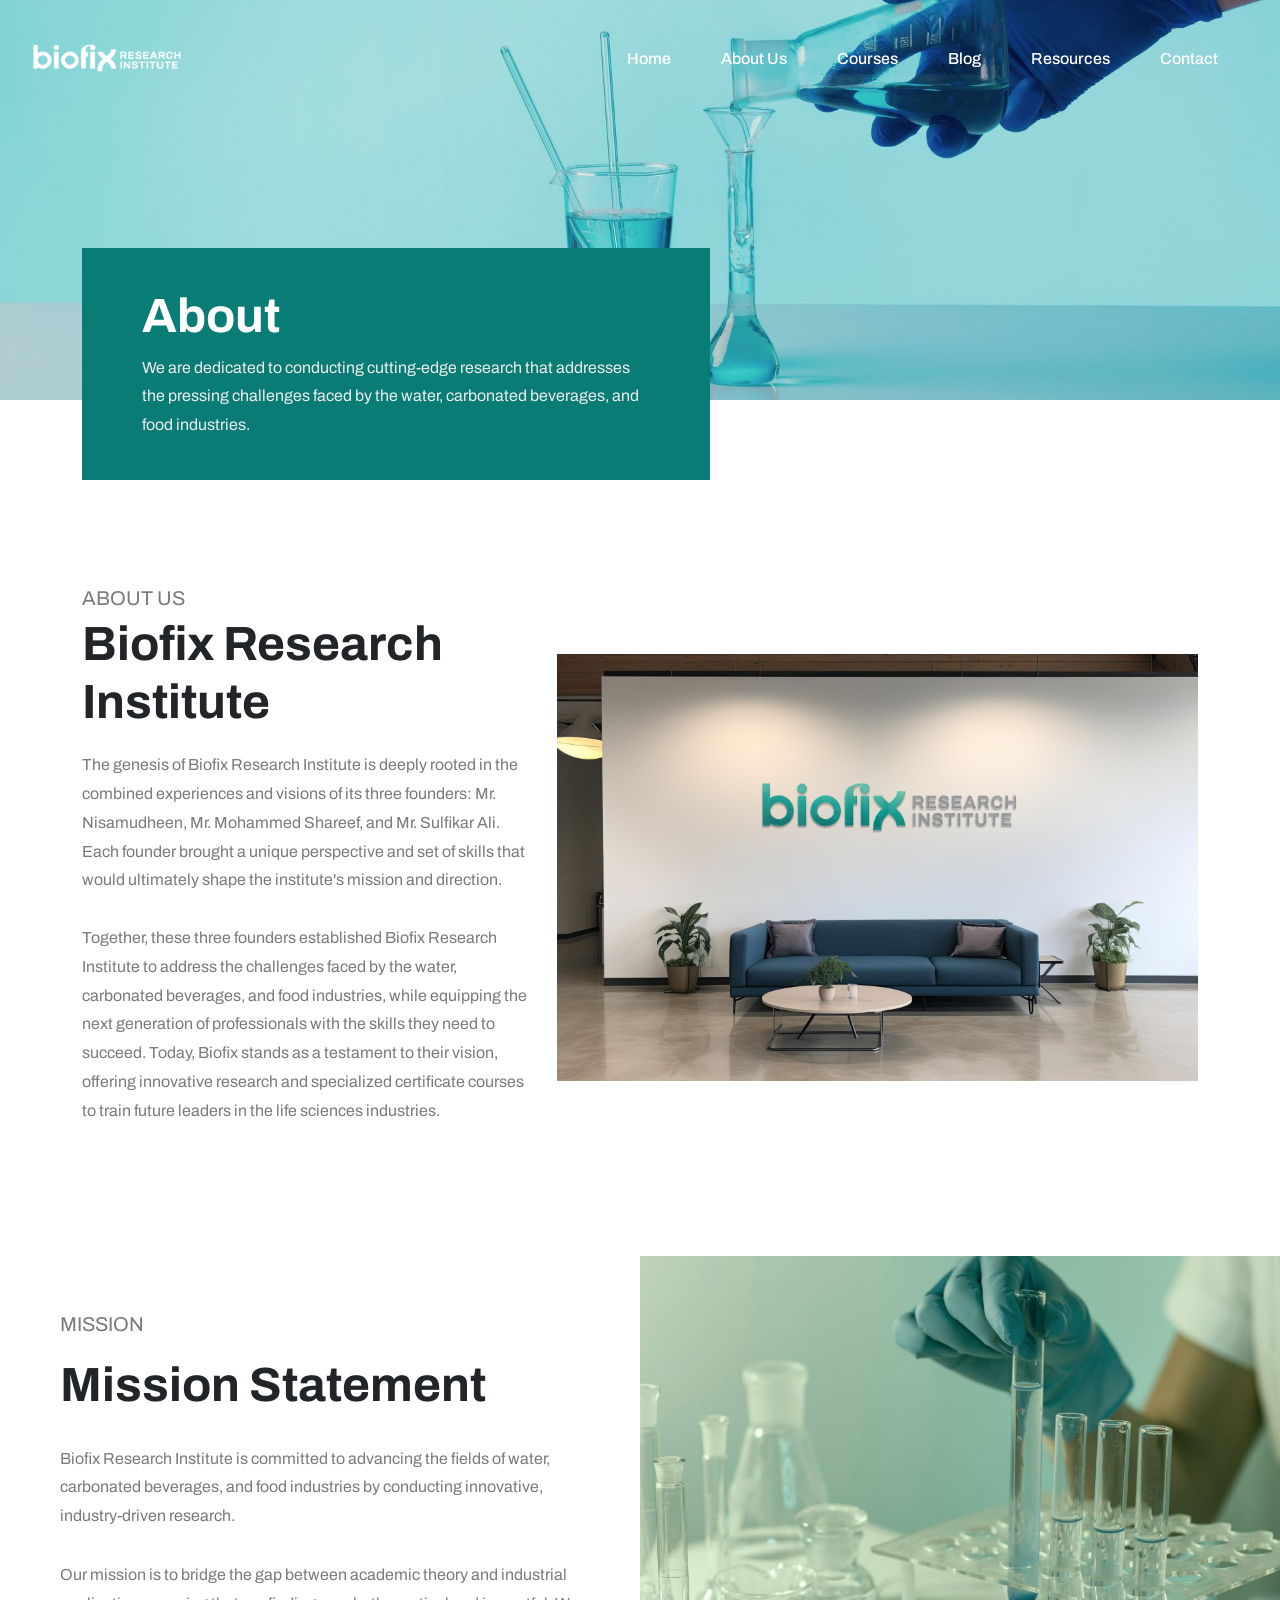
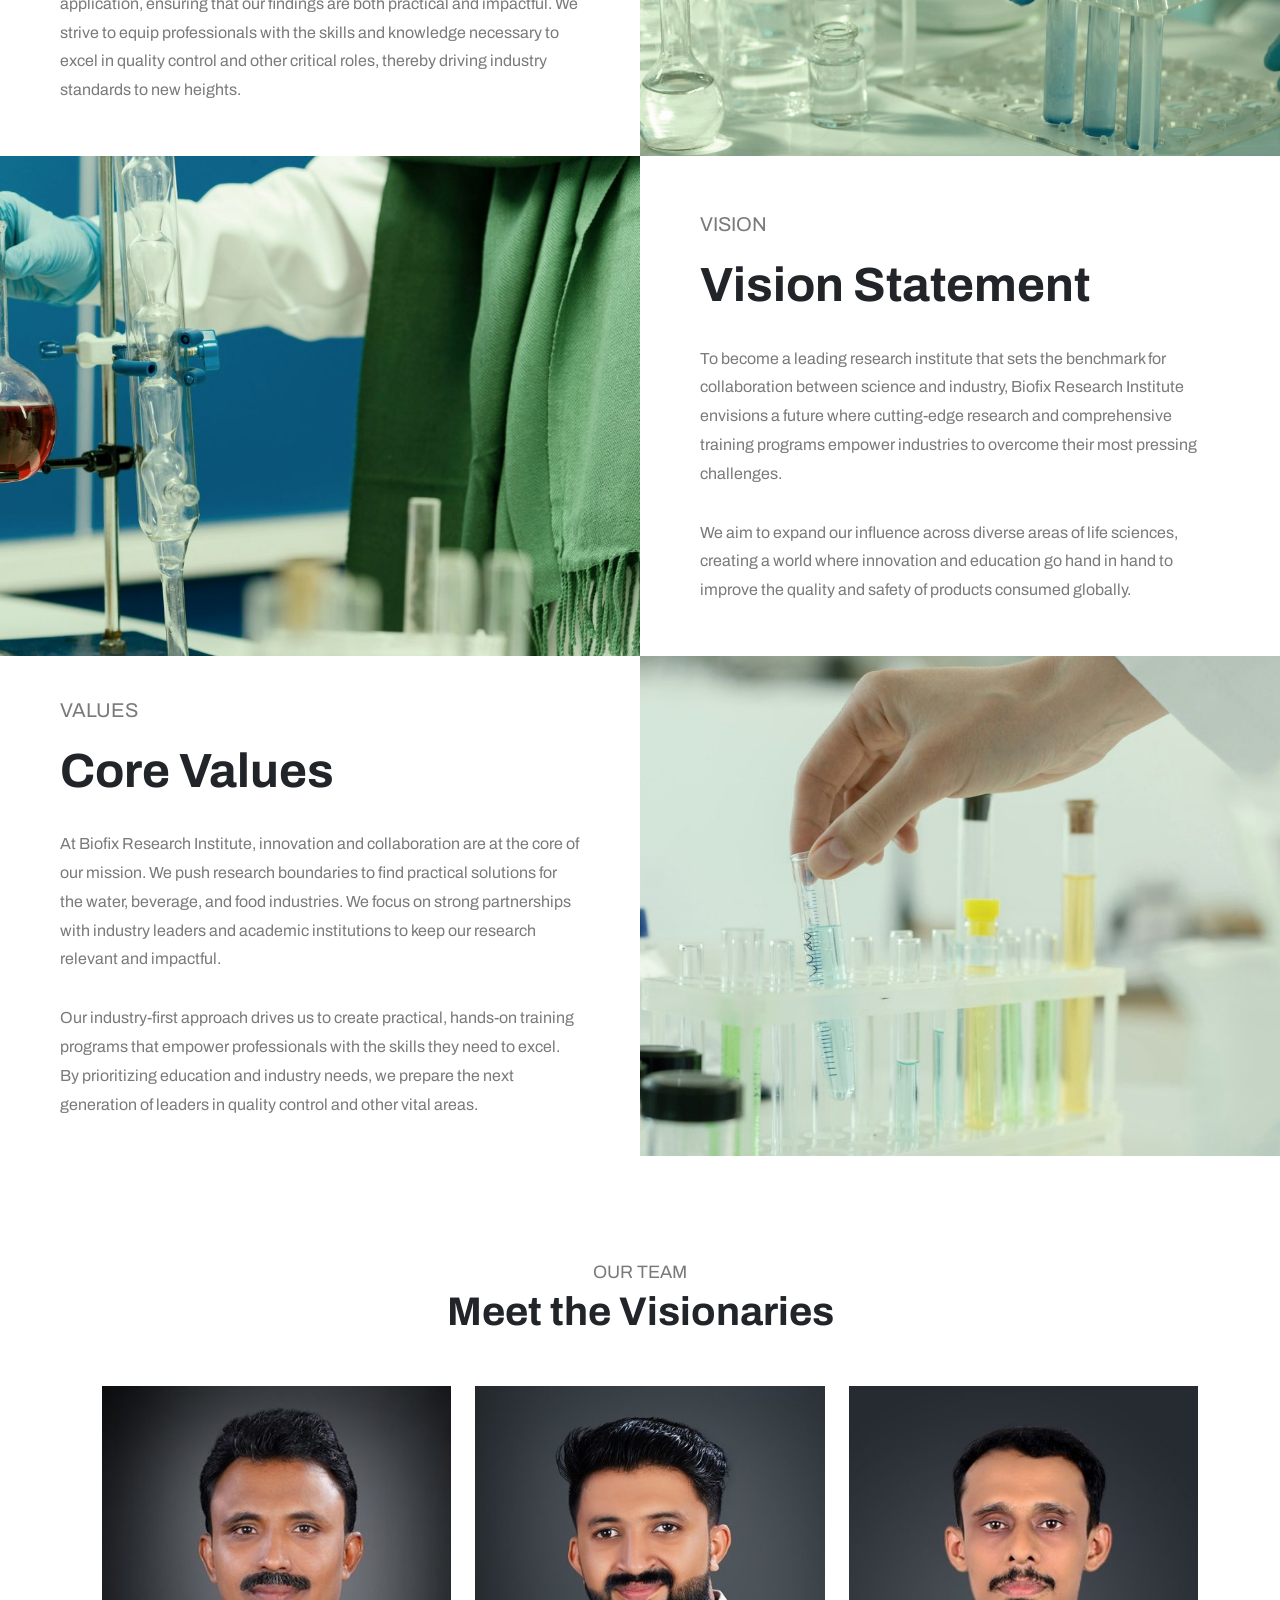
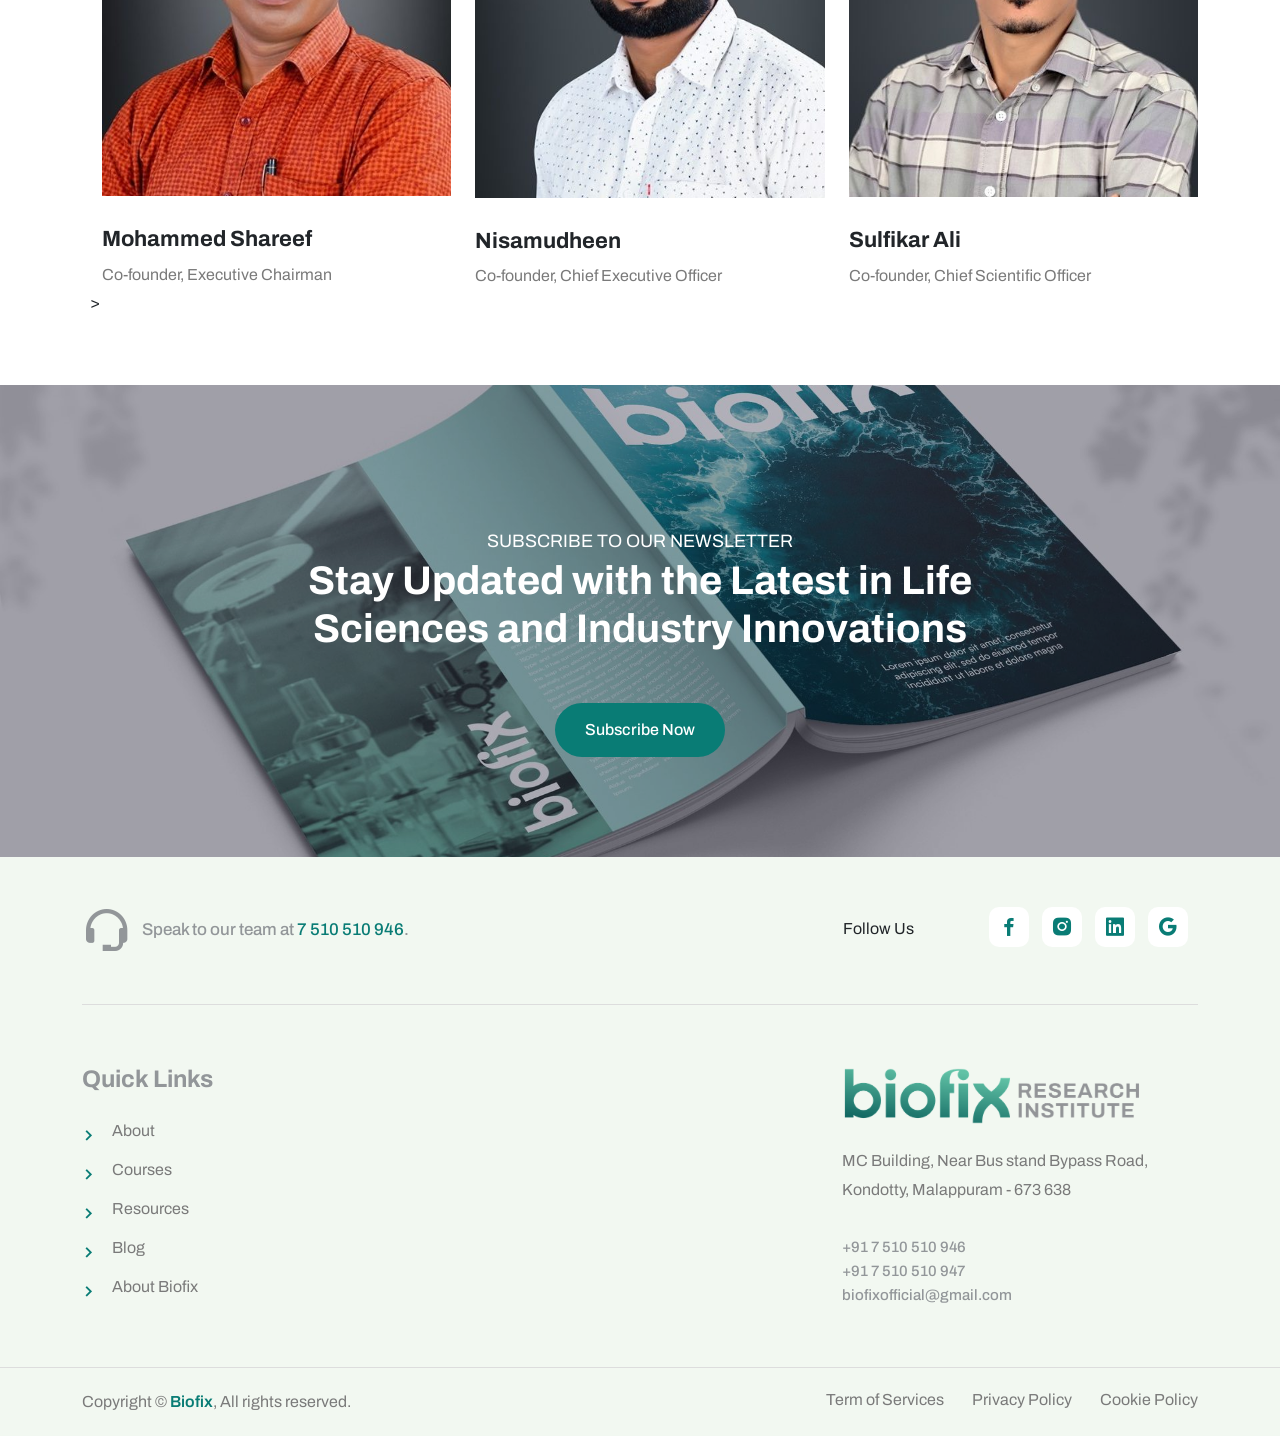
==== commit 4e787175: "Fix technical bugs, SEO, media compression, accessibility, and clean residual files while preserving" ====
--- a/about-us.html
+++ b/about-us.html
@@ -1,13 +1,25 @@
 <!doctype html>
-<html lang="zxx">
+<html lang="en">
     <head>
         <!-- Required meta tags -->
         <meta charset="utf-8">
         <meta name="viewport" content="width=device-width, initial-scale=1, shrink-to-fit=no">
-        <meta name="description" content="Life Sciences Research Institute">
-        
-        <meta property="og:image" content="https://biofixtechnology.com/assets/img/logo/Biofix.jpg" />
-
+        <meta name="description" content="Learn about Biofix Research Institute, our mission, vision, core values, and executive leadership team advancing life sciences research and quality control training.">
+        <meta name="keywords" content="Biofix Research Institute, life sciences research, quality control training, water quality control, water industry, beverage industry, executive leadership">
+        <meta name="author" content="Biofix Research Institute">
+        <link rel="canonical" href="https://biofixtechnology.com/about-us.html">
+
+        <meta property="og:title" content="About Us | Biofix Research Institute">
+        <meta property="og:description" content="Learn about Biofix Research Institute, our mission, vision, core values, and executive leadership team.">
+        <meta property="og:url" content="https://biofixtechnology.com/about-us.html">
+        <meta property="og:type" content="website">
+        <meta property="og:site_name" content="Biofix Research Institute">
+        <meta property="og:image" content="https://biofixtechnology.com/assets/img/logo/Biofix.jpg">
+
+        <meta name="twitter:card" content="summary_large_image">
+        <meta name="twitter:title" content="About Us | Biofix Research Institute">
+        <meta name="twitter:description" content="Learn about Biofix Research Institute, our mission, vision, core values, and executive leadership team.">
+        <meta name="twitter:image" content="https://biofixtechnology.com/assets/img/logo/Biofix.jpg">
 
         <!-- Links of CSS files -->
         <link rel="stylesheet" href="assets/css/aos.css">
@@ -20,7 +32,7 @@
         <link rel="stylesheet" href="assets/css/header.css">
         <link rel="stylesheet" href="assets/css/responsive.css">
 
-        <title>Biofix Research Institute</title>
+        <title>About Us | Biofix Research Institute</title>
         <link rel="icon" type="image/png" href="assets/img/logo/Biofix-x-01.png">
 
         <link rel="preconnect" href="https://fonts.googleapis.com">
@@ -44,17 +56,10 @@
         <div class="container-fluid">
             <nav class="navbar navbar-expand-lg">
                 <a class="navbar-brand" href="index.html">
-                    <img class="logo-light" src="assets/img/logo/Biofix-Institute-Logo-White.png" alt="logo" style="width:880px; padding-left:20px !important;">
-                    <img class="logo-dark" src="assets/img/logo/Biofix-Institute-Logo-05.png" alt="logo" style="width:880px; padding-left:20px;">
+                    <img class="logo-light" src="assets/img/logo/Biofix-Institute-Logo-White.png" alt="Biofix Research Institute Logo" style="width:300px; padding-left:20px !important;">
+                    <img class="logo-dark" src="assets/img/logo/Biofix-Institute-Logo-05.png" alt="Biofix Research Institute Logo" style="width:300px; padding-left:20px;">
                 </a>
-                <!-- <div class="other-option d-lg-none">
-                    <div class="option-item">
-                        <button type="button" class="search-btn" data-bs-toggle="offcanvas" data-bs-target="#staticBackdrop">
-                            <i class='bx bx-search'></i>
-                        </button>
-                    </div>
-                </div> -->
-                <a class="navbar-toggler" data-bs-toggle="offcanvas" href="#navbarOffcanvas" role="button" aria-controls="navbarOffcanvas">
+                <a class="navbar-toggler" data-bs-toggle="offcanvas" href="#navbarOffcanvas" role="button" aria-controls="navbarOffcanvas" aria-label="Toggle navigation">
                     <i class='bx bx-menu'></i>
                 </a>
                 <div class="collapse navbar-collapse justify-content-between">
@@ -94,7 +99,7 @@
                     <ul class="contact-info list-style">
                         <li>
                             <i class="bx bxs-envelope"></i>
-                            <a href="biofixofficial@gmail.com">biofixofficial@gmail.com</a>
+                            <a href="mailto:biofixofficial@gmail.com">biofixofficial@gmail.com</a>
                         </li>
                         <li>
                             <i class="bx bxs-time"></i>
@@ -102,10 +107,10 @@
                         </li>
                     </ul>
                     <ul class="social-profile list-style">
-                        <li><a href="https://www.facebook.com/biofix.research.institute" target="_blank"><i class='bx bxl-facebook'></i></a></li>
-                        <li><a href="https://www.instagram.com/biofix.research.institute/" target="_blank"><i class='bx bxl-instagram'></i></a></li>
-                        <li><a href="https://www.linkedin.com/company/biofix-technology-llp/" target="_blank"><i class='bx bxl-linkedin' ></i></a></li>
-                        <li><a href="#" target="_blank"><i class='bx bxl-google' ></i></a></li>
+                        <li><a href="https://www.facebook.com/biofix.research.institute" target="_blank" rel="noopener noreferrer" aria-label="Facebook"><i class='bx bxl-facebook'></i></a></li>
+                        <li><a href="https://www.instagram.com/biofix.research.institute/" target="_blank" rel="noopener noreferrer" aria-label="Instagram"><i class='bx bxl-instagram'></i></a></li>
+                        <li><a href="https://www.linkedin.com/company/biofix-technology-llp/" target="_blank" rel="noopener noreferrer" aria-label="LinkedIn"><i class='bx bxl-linkedin' ></i></a></li>
+                        <li><a href="#" aria-label="Google"><i class='bx bxl-google' ></i></a></li>
                     </ul>
                 </div>
             </div>
@@ -230,10 +235,10 @@
                         <div class="ac-overview">
                             <div class="faculty-model">
                                 <div class="row">
-                                    <div class="col-lg-4 col-sm-4 col-md-4">
+                                     <div class="col-lg-4 col-sm-4 col-md-4">
                                         <div class="faculty-card">
                                             <div class="image">
-                                                <img src="assets/img/team/Shareef.jpg" alt="image">
+                                                <img src="assets/img/team/Shareef.jpg" alt="Mohammed Shareef - Co-founder & Executive Chairman">
                                                 <div class="info">
                                                     <p>
                                                         A successful entrepreneur with two decades of experience running industries in Kerala and Bangalore, 
@@ -241,8 +246,7 @@
                                                     </p>
                                                     <div class="contact-text">
                                                         <span>Contacts:</span>
-                                                        <!-- <a href="#">+1-2534-4456-345</a> -->
-                                                        <a href="#">shareef@biofoxtechnology.com</a>
+                                                        <a href="mailto:shareef@biofixtechnology.com">shareef@biofixtechnology.com</a>
                                                     </div>
                                                 </div>
                                             </div>
@@ -255,7 +259,7 @@
                                     <div class="col-lg-4 col-sm-4 col-md-4">
                                         <div class="faculty-card">
                                             <div class="image">
-                                                <img src="assets/img/team/Nizam.jpg" alt="image">
+                                                <img src="assets/img/team/Nizam.jpg" alt="Nisamudheen - Co-founder & Chief Executive Officer">
                                                 <div class="info">
                                                     <p>
                                                         A seasoned Quality Control Trainer with over 10 years of experience, had witnessed 
@@ -263,8 +267,7 @@
                                                     </p>
                                                     <div class="contact-text">
                                                         <span>Contacts:</span>
-                                                        <!-- <a href="#">+1-2534-4456-345</a> -->
-                                                        <a href="#">nisamudheen@biofoxtechnology.com</a>
+                                                        <a href="mailto:nisamudheen@biofixtechnology.com">nisamudheen@biofixtechnology.com</a>
                                                     </div>
                                                 </div>
                                             </div>
@@ -277,7 +280,7 @@
                                     <div class="col-lg-4 col-sm-4 col-md-4">
                                         <div class="faculty-card">
                                             <div class="image">
-                                                <img src="assets/img/team/Sulfikar.jpg" alt="image">
+                                                <img src="assets/img/team/Sulfikar.jpg" alt="Sulfikar Ali - Co-founder & Chief Scientific Officer">
                                                 <div class="info">
                                                     <p>
                                                         An Assistant Professor of Biochemistry with 14 years of teaching experience, 
@@ -285,17 +288,16 @@
                                                     </p>
                                                     <div class="contact-text">
                                                         <span>Contacts:</span>
-                                                        <!-- <a href="#">+1-2534-4456-345</a> -->
-                                                        <a href="#">sulfikar@biofoxtechnology.com</a>
+                                                        <a href="mailto:sulfikar@biofixtechnology.com">sulfikar@biofixtechnology.com</a>
                                                     </div>
                                                 </div>
                                             </div>
                                             <div class="content">
-                                                <h4>Sulfikar Ali</h4>
+                                                <h4>Sulfikar Ali</h4>
                                                 <p>Co-founder, Chief Scientific Officer</p>
                                             </div>
                                         </div>
-                                    </div>
+                                    </div>>
                                 </div>
                             </div>
                         </div>
@@ -336,10 +338,10 @@
                             <div class="right-content">
                                 <span>Follow Us</span>
                                 <ul>
-                                    <li><a href="https://www.facebook.com/biofix.research.institute"><i class='bx bxl-facebook'></i></a></li>
-                                    <li><a href="https://www.instagram.com/biofix.research.institute/"><i class='bx bxl-instagram-alt'></i></a></li>
-                                    <li><a href="https://www.linkedin.com/company/biofix-technology-llp/"><i class='bx bxl-linkedin-square'></i></a></li>
-                                    <li><a href="#"><i class='bx bxl-google'></i></a></li>
+                                    <li><a href="https://www.facebook.com/biofix.research.institute" target="_blank" rel="noopener noreferrer" aria-label="Facebook"><i class='bx bxl-facebook'></i></a></li>
+                                    <li><a href="https://www.instagram.com/biofix.research.institute/" target="_blank" rel="noopener noreferrer" aria-label="Instagram"><i class='bx bxl-instagram-alt'></i></a></li>
+                                    <li><a href="https://www.linkedin.com/company/biofix-technology-llp/" target="_blank" rel="noopener noreferrer" aria-label="LinkedIn"><i class='bx bxl-linkedin-square'></i></a></li>
+                                    <li><a href="#" aria-label="Google"><i class='bx bxl-google'></i></a></li>
                                 </ul>
                             </div>
                         </div>
@@ -401,7 +403,7 @@
         </div>
         <!-- End Footer Area -->
 
-        <div class="go-top active">
+        <div class="go-top active" role="button" aria-label="Scroll to top">
             <i class="bx bx-up-arrow-alt"></i>
         </div>
 
